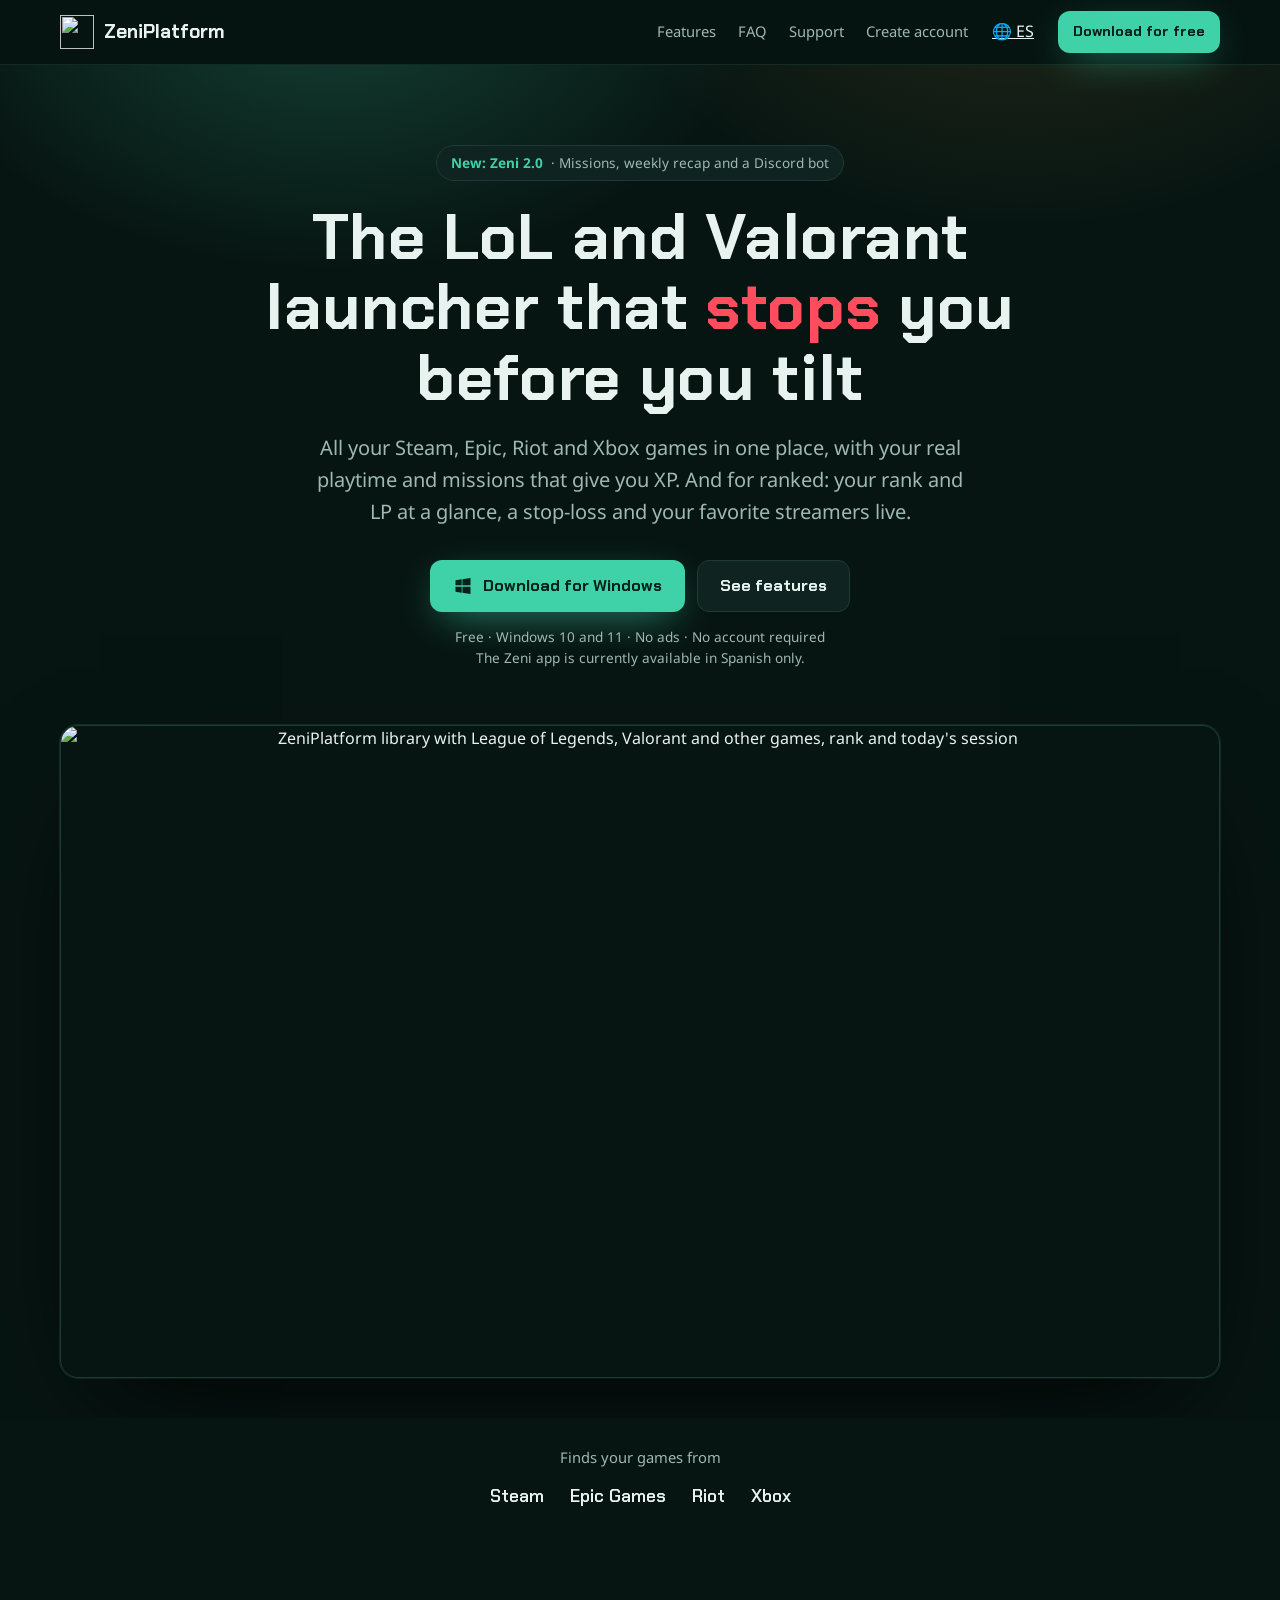
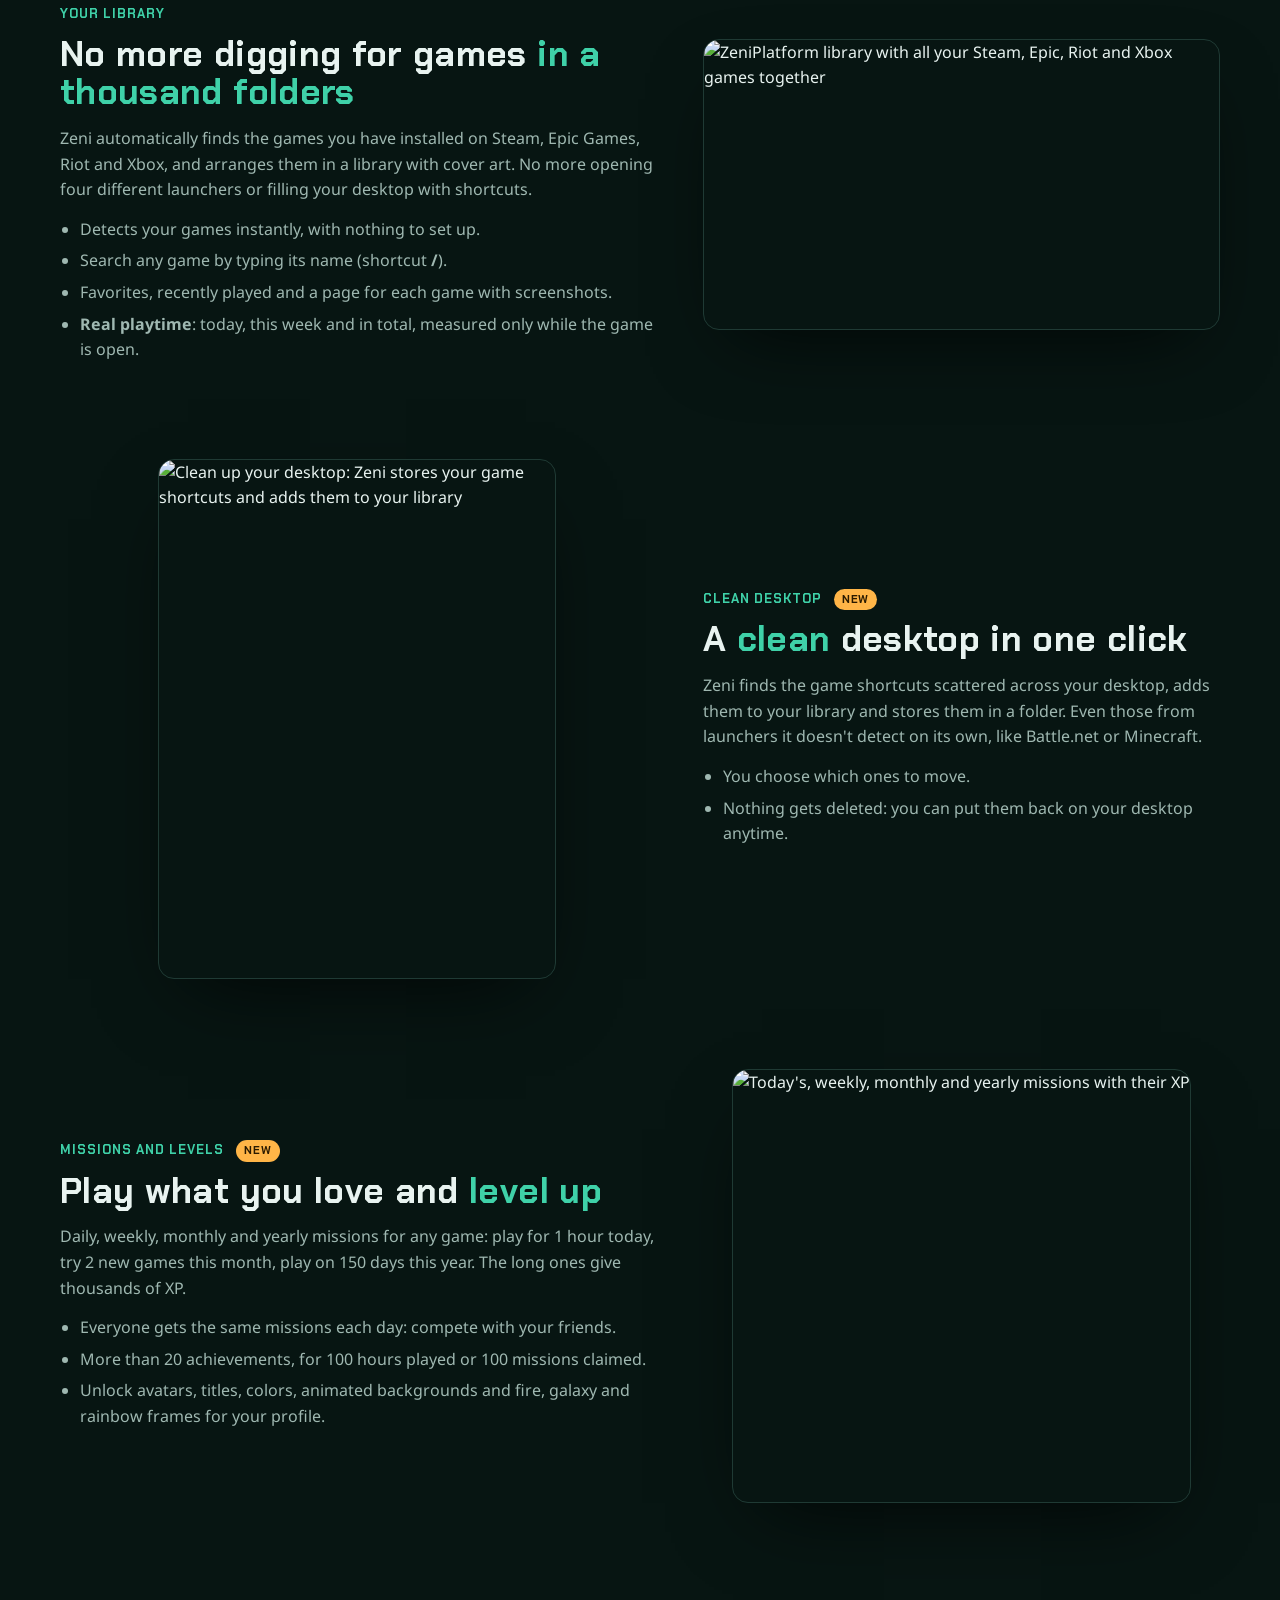
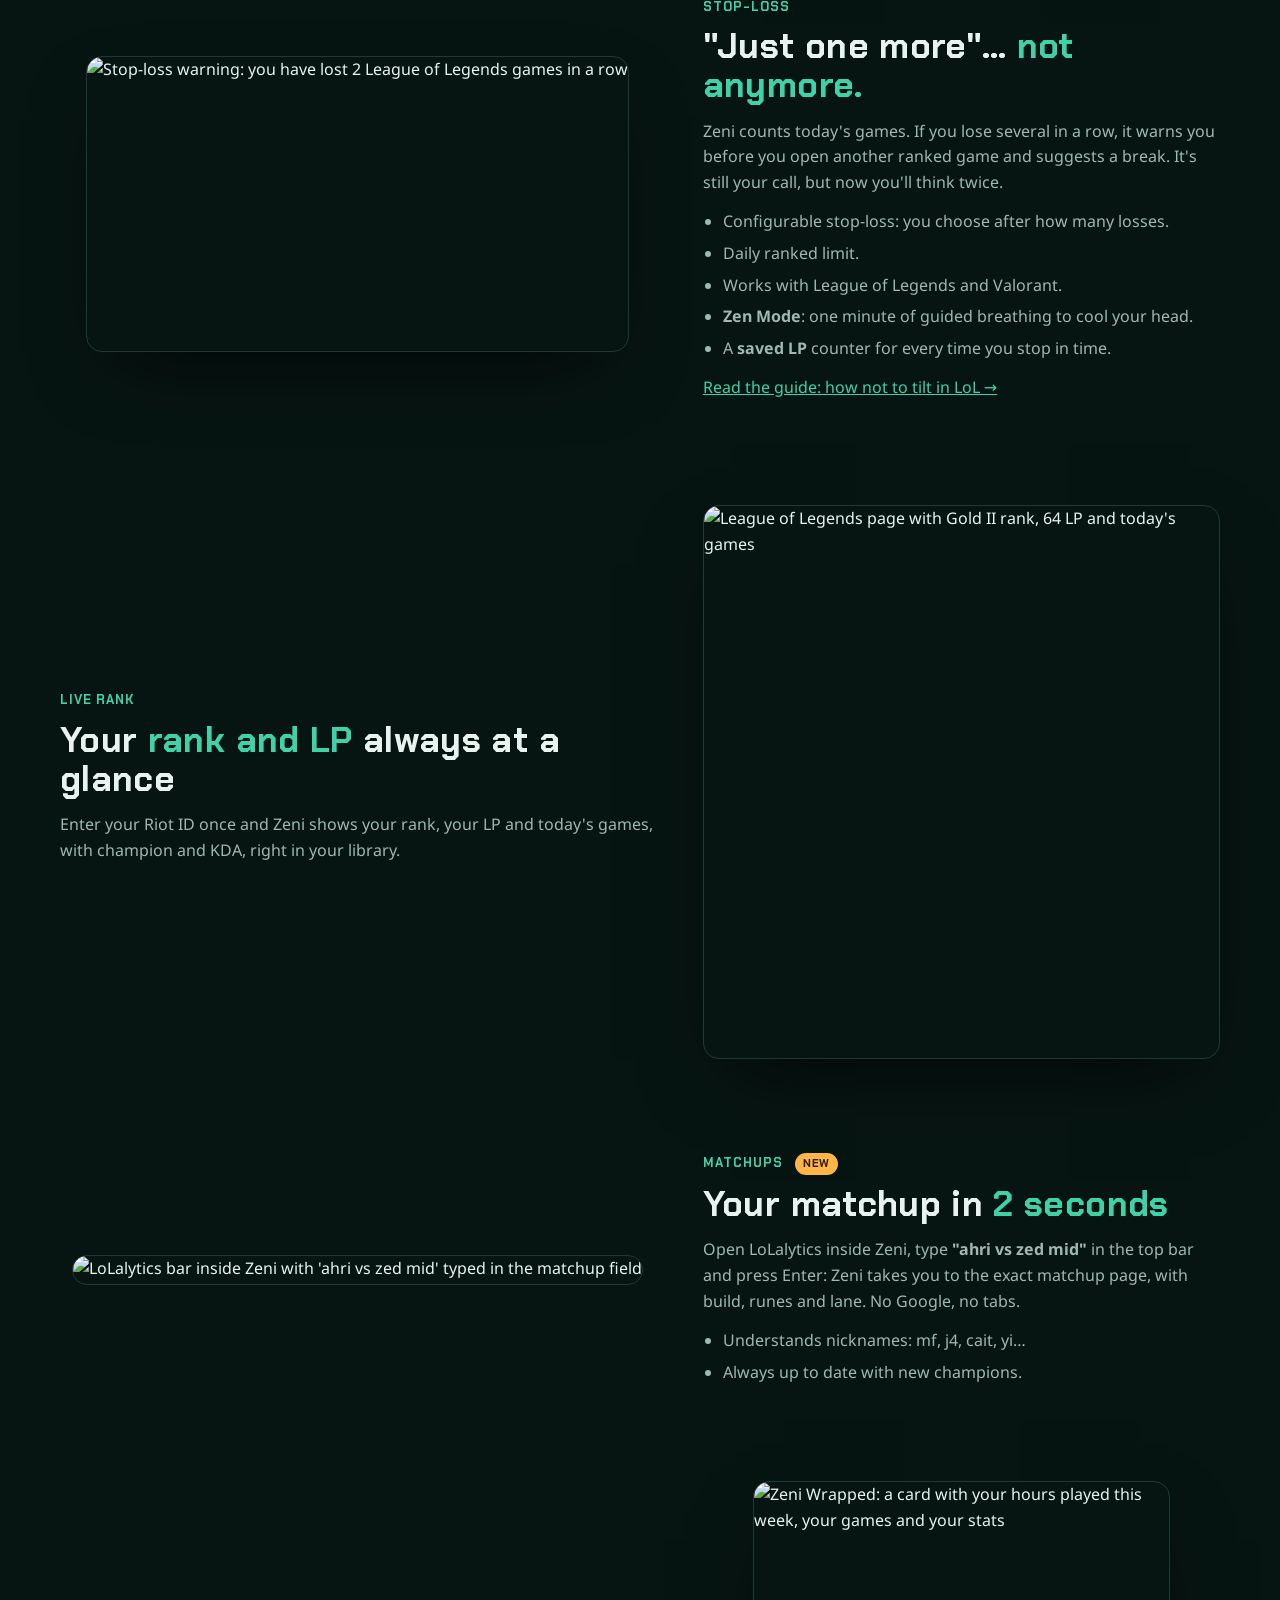
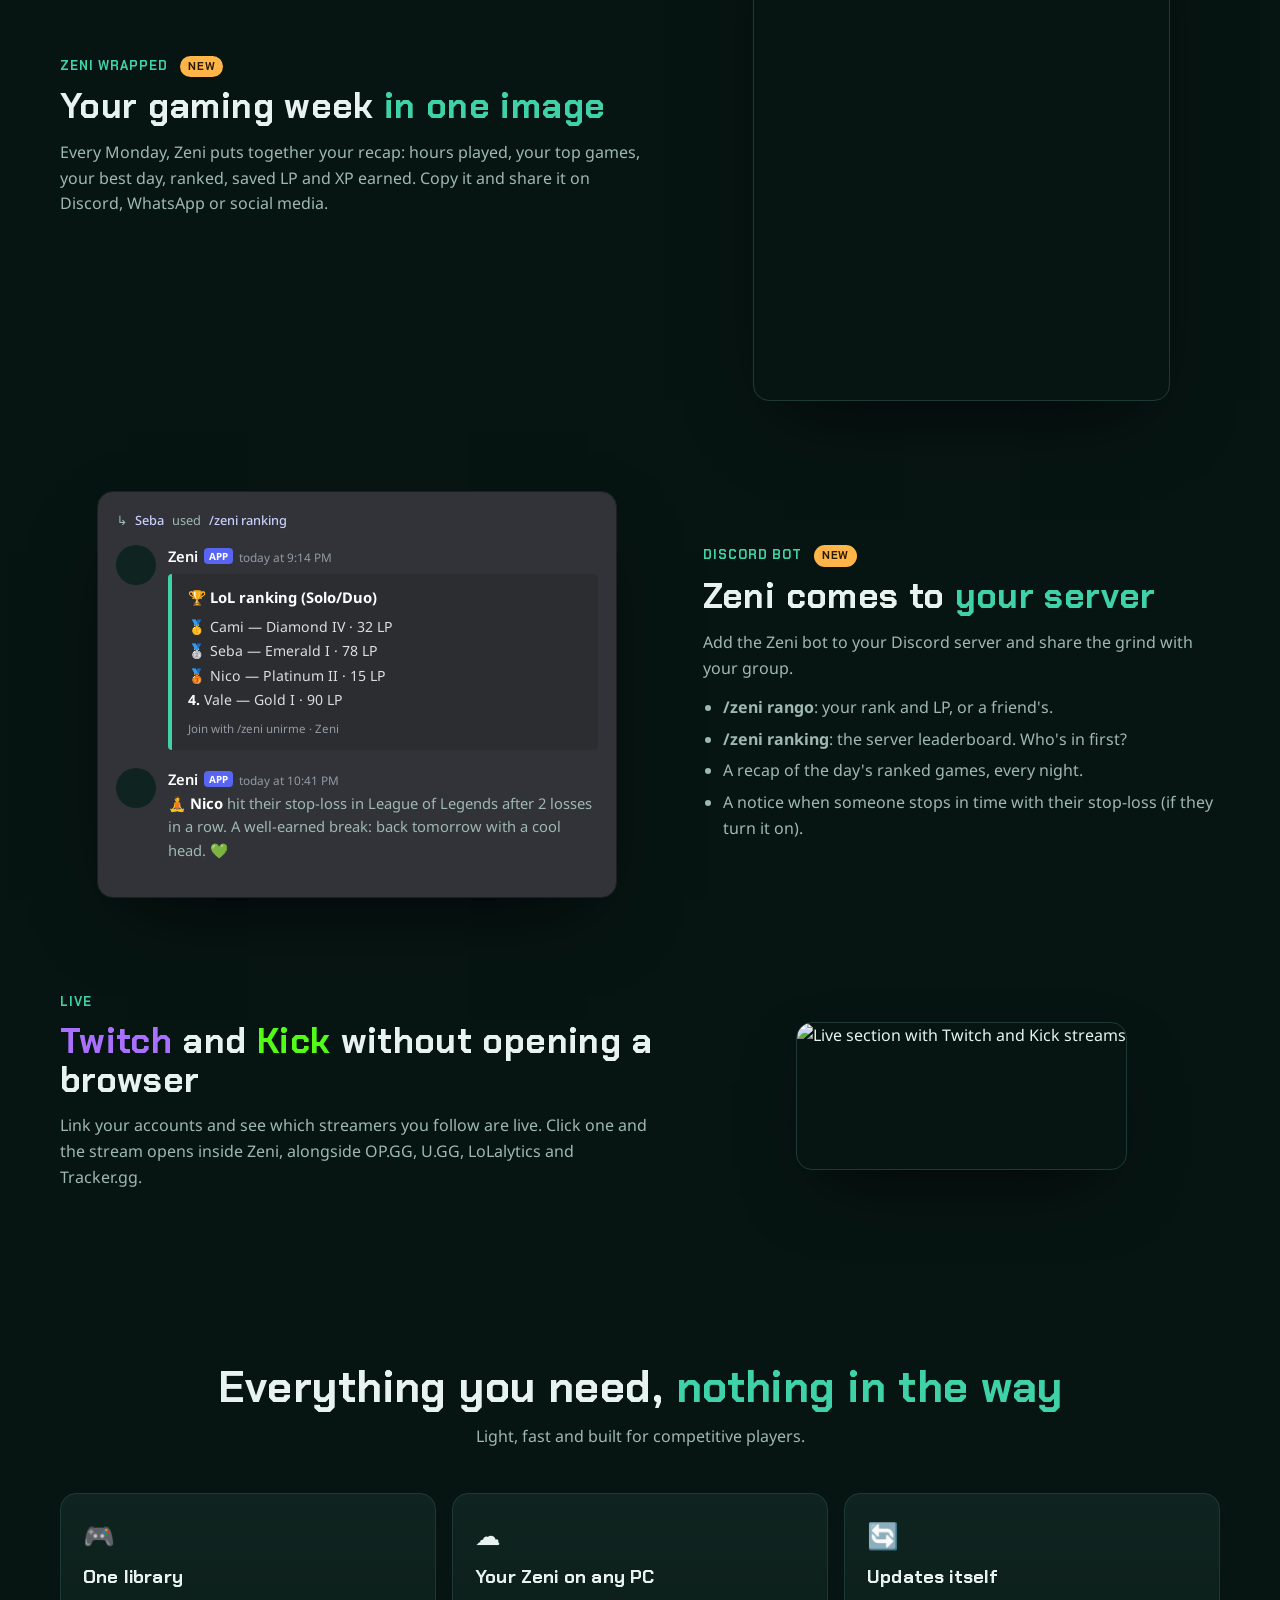
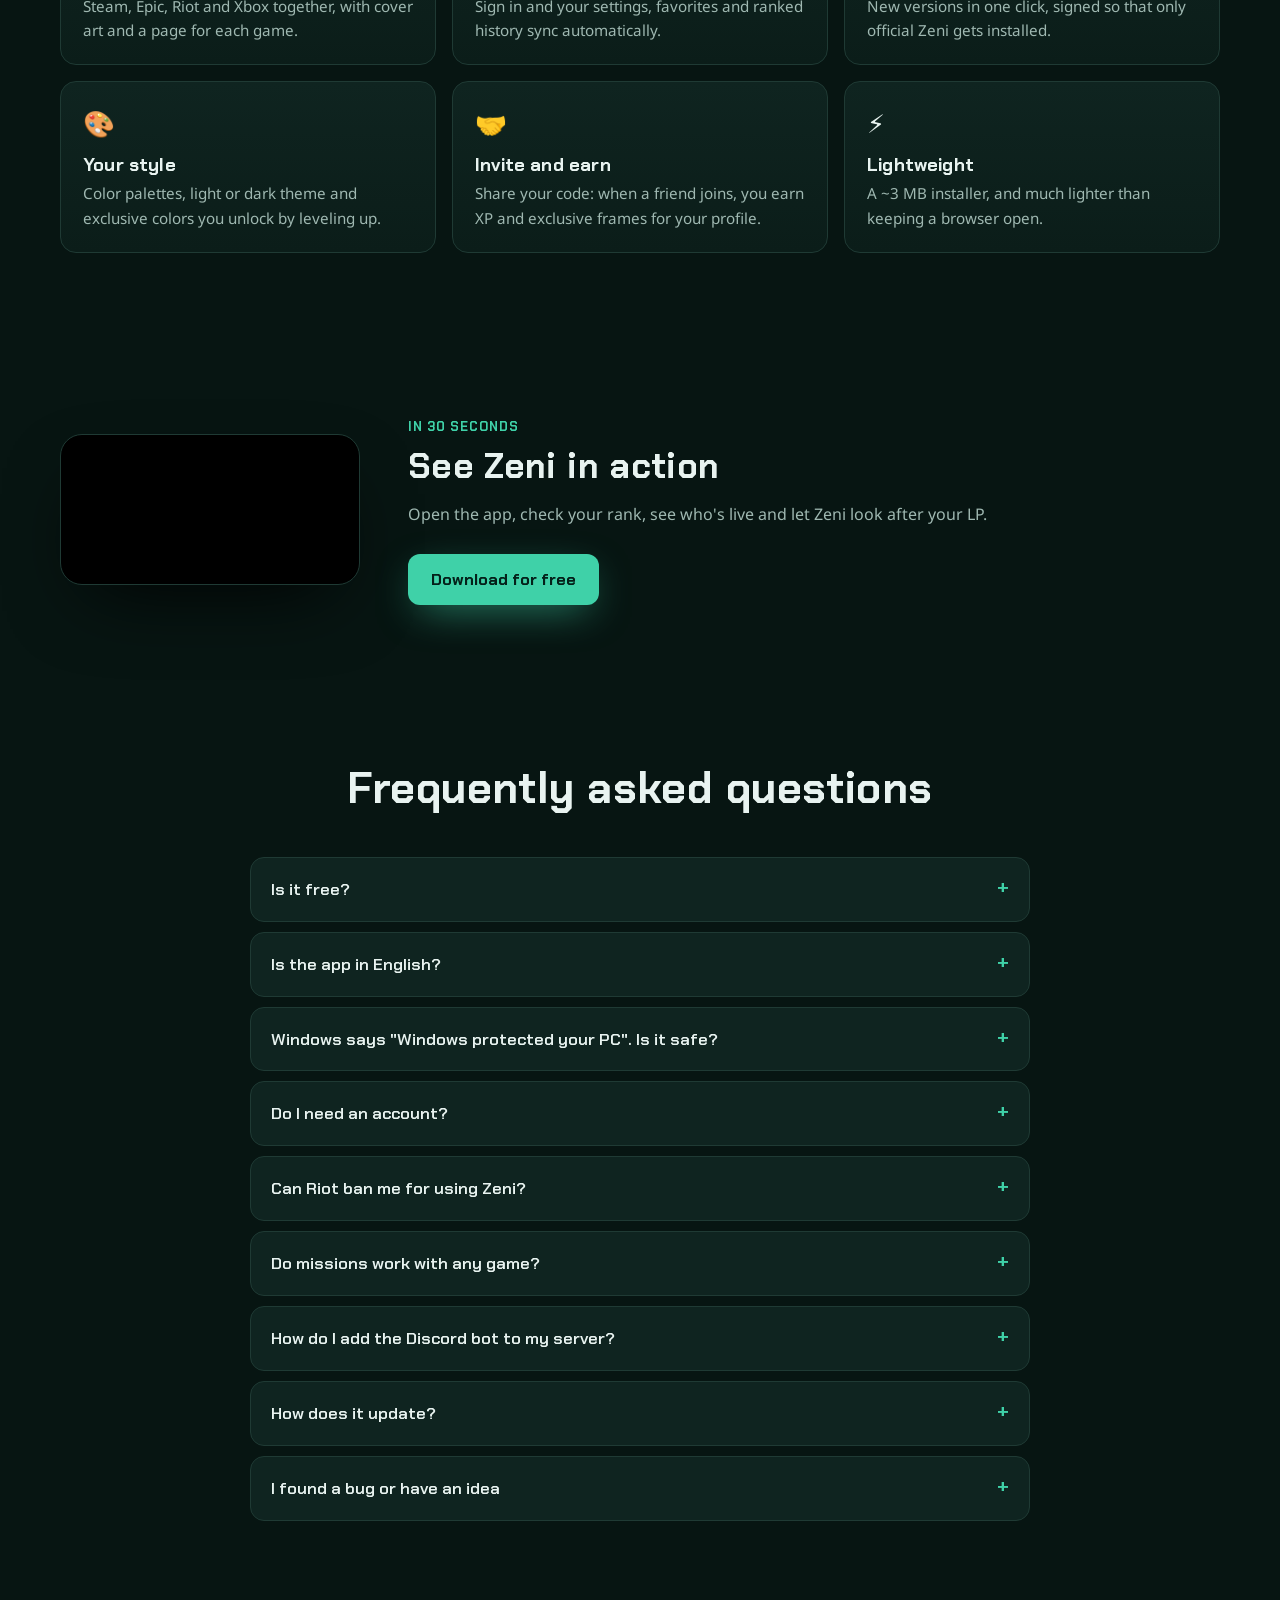
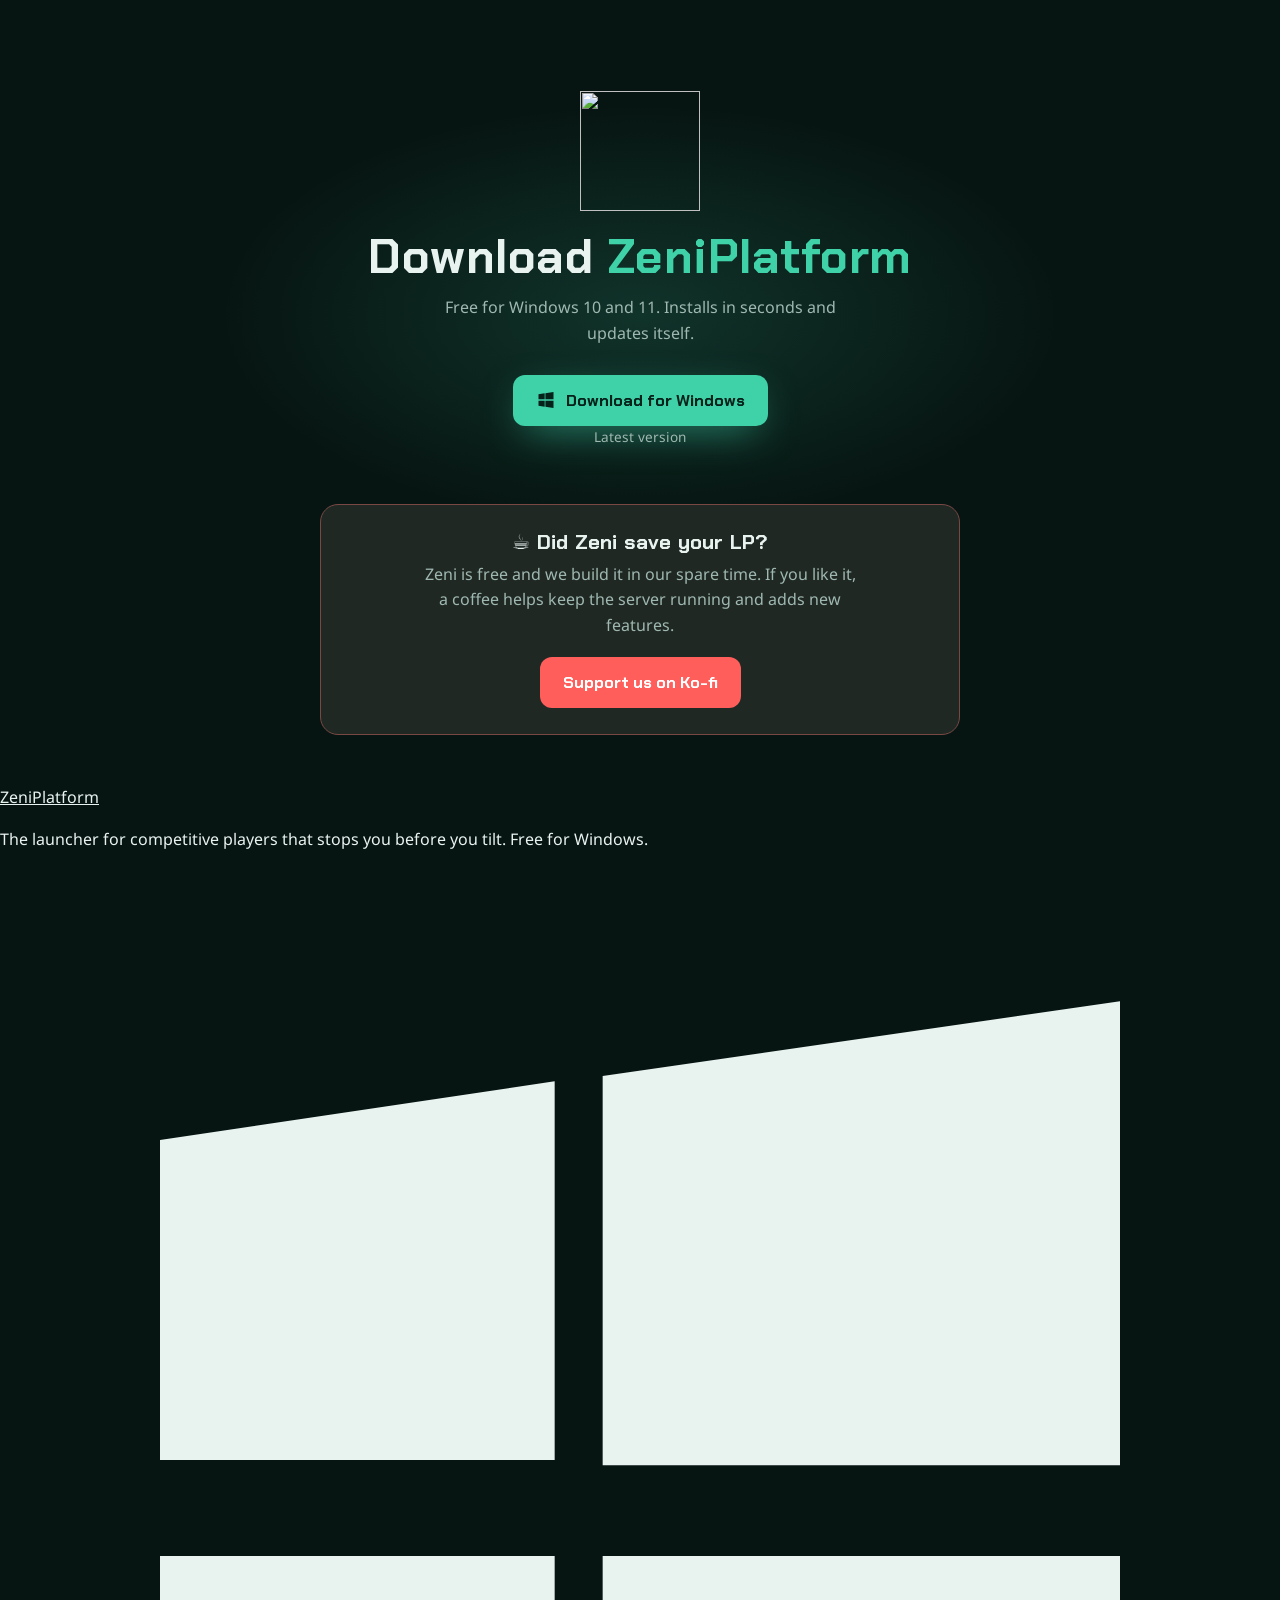
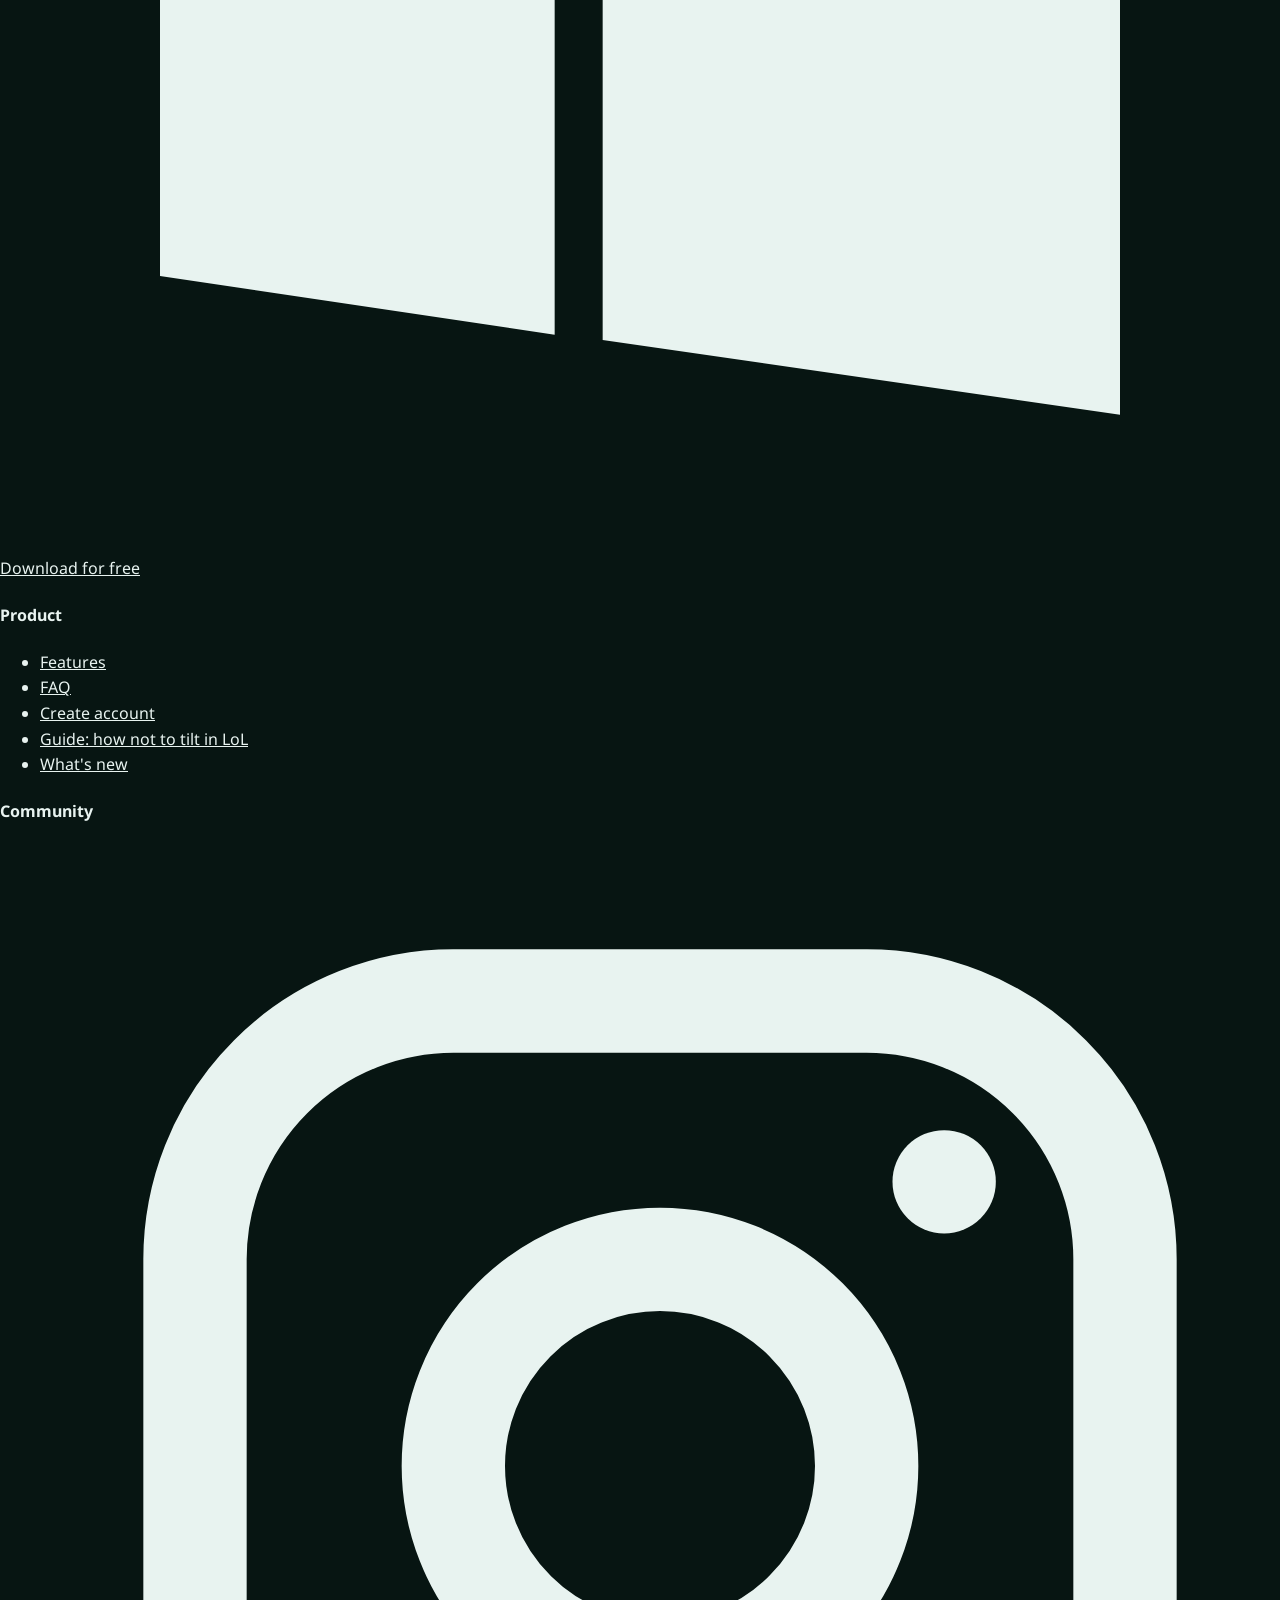
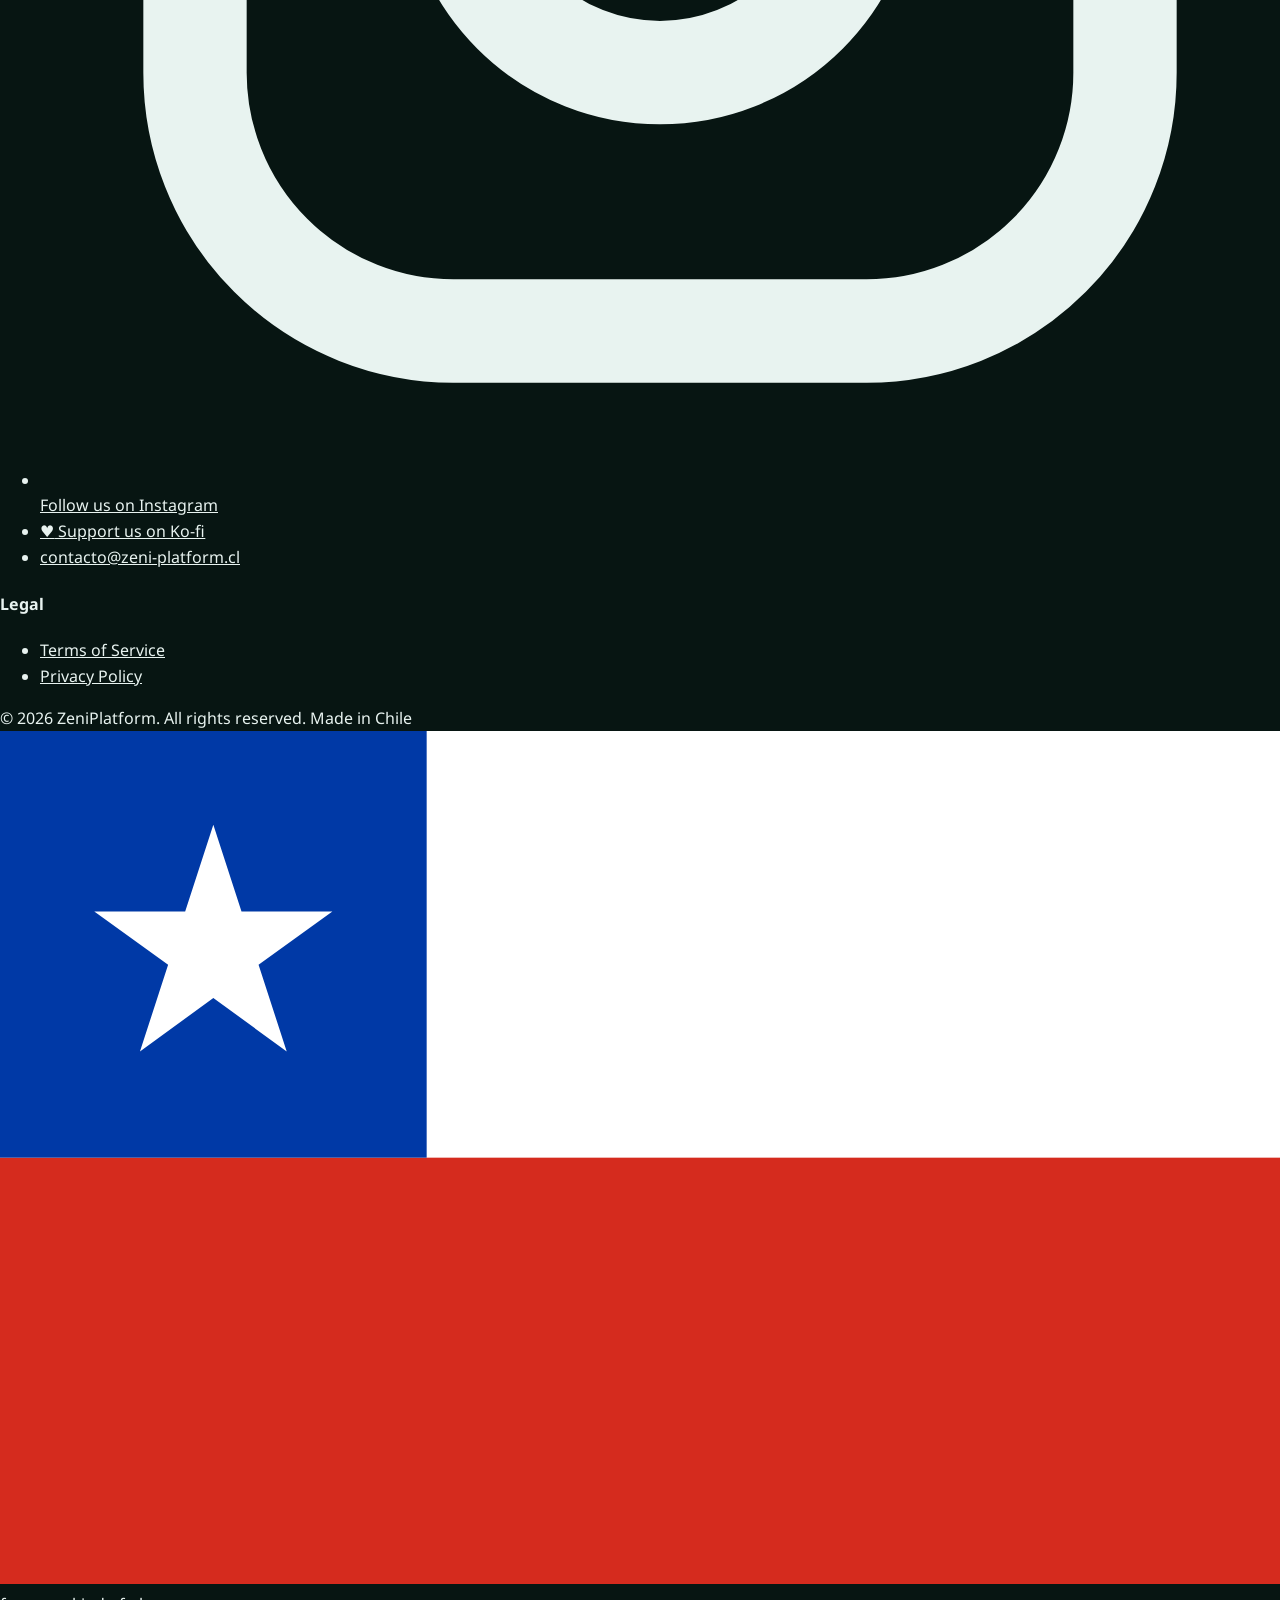
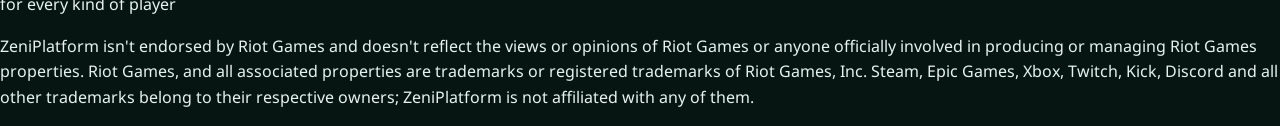
==== public/en/index.html @ 7a1698fd "Add English version of the website with a language switch Generate /en/ pages from the Spanish ones " ====
<!doctype html>
<html lang="en">
<head>
  <meta charset="utf-8">
  <meta name="viewport" content="width=device-width, initial-scale=1">
  <title>Free LoL and Valorant launcher with stop-loss | ZeniPlatform</title>
  <meta name="description" content="Free launcher for Windows: all your Steam, Epic, Riot and Xbox games in one library, real playtime, missions with XP and a weekly recap. For ranked: LoL rank and LP, a stop-loss against tilt and a Discord bot.">
  <meta name="theme-color" content="#071512">
  <link rel="icon" href="/favicon.svg" type="image/svg+xml">
  <link rel="icon" href="/favicon-48.png" type="image/png" sizes="48x48">
  <link rel="apple-touch-icon" href="/apple-touch-icon.png">
  <link rel="canonical" href="https://www.zeni-platform.cl/en/">
  <link rel="alternate" hreflang="es" href="https://www.zeni-platform.cl/">
  <link rel="alternate" hreflang="en" href="https://www.zeni-platform.cl/en/">
  <link rel="alternate" hreflang="x-default" href="https://www.zeni-platform.cl/">
  <meta property="og:url" content="https://www.zeni-platform.cl/en/">
  <meta property="og:type" content="website">
  <meta property="og:site_name" content="ZeniPlatform">
  <meta property="og:locale" content="en_US">
  <meta property="og:title" content="ZeniPlatform · The launcher that stops you before you tilt">
  <meta property="og:description" content="Free for Windows. Your game library with playtime, missions and a weekly recap. Live rank and LP, stop-loss and a Discord bot.">
  <meta property="og:image" content="https://www.zeni-platform.cl/img/og.png">
  <meta name="twitter:card" content="summary_large_image">
  <meta name="twitter:title" content="ZeniPlatform · The launcher that stops you before you tilt">
  <meta name="twitter:description" content="Free for Windows. Your game library with playtime, missions and a weekly recap. Live rank and LP, stop-loss and a Discord bot.">
  <meta name="twitter:image" content="https://www.zeni-platform.cl/img/og.png">
  <script type="application/ld+json">[{"@context":"https://schema.org","@type":"SoftwareApplication","name":"ZeniPlatform","alternateName":"Zeni","description":"Free game launcher for Windows that brings together your Steam, Epic, Riot and Xbox games, tracks your playtime, gives you daily, weekly, monthly and yearly missions with XP, and creates a weekly recap to share. For ranked: League of Legends rank and LP, stop-loss, Zen Mode, LoLalytics matchups and a Discord bot.","applicationCategory":"GameApplication","operatingSystem":"Windows 10, Windows 11","url":"https://www.zeni-platform.cl/en/","downloadUrl":"https://github.com/ZeniPlatform/Zeni-releases/releases/latest/download/ZeniPlatform-setup.exe","image":"https://www.zeni-platform.cl/img/og.png","screenshot":["https://www.zeni-platform.cl/img/s1-library.webp","https://www.zeni-platform.cl/img/s6-missions.webp","https://www.zeni-platform.cl/img/s7-wrapped.webp","https://www.zeni-platform.cl/img/s3-guard.webp","https://www.zeni-platform.cl/img/s5-live.webp"],"inLanguage":"en","offers":{"@type":"Offer","price":"0","priceCurrency":"USD"},"publisher":{"@type":"Organization","name":"ZeniPlatform","url":"https://www.zeni-platform.cl/en/","logo":"https://www.zeni-platform.cl/img/icon-192.png","sameAs":["https://www.instagram.com/zeni_platform/"]}},{"@context":"https://schema.org","@type":"FAQPage","inLanguage":"en","mainEntity":[{"@type":"Question","name":"Is it free?","acceptedAnswer":{"@type":"Answer","text":"Yes, and it always will be for players. No ads, and we don't sell your data."}},{"@type":"Question","name":"Is the app in English?","acceptedAnswer":{"@type":"Answer","text":"Not yet: the Zeni app is currently available in Spanish only. This website is available in both languages."}},{"@type":"Question","name":"Windows says \"Windows protected your PC\". Is it safe?","acceptedAnswer":{"@type":"Answer","text":"Yes. It appears because Zeni is a new app and doesn't have a Windows signing certificate yet (they are very expensive for an independent project). Click More info → Run anyway. Updates are signed: Zeni only installs official versions."}},{"@type":"Question","name":"Do I need an account?","acceptedAnswer":{"@type":"Answer","text":"No. The library, the stop-loss and the ranked limit work without one. A Zeni account is optional and lets you see your LoL rank, sync across PCs, link Twitch, Kick and Discord, and earn XP with missions and achievements."}},{"@type":"Question","name":"Can Riot ban me for using Zeni?","acceptedAnswer":{"@type":"Answer","text":"No. Zeni doesn't touch game files or interfere with your matches: it only opens the game and checks your rank with Riot's official API, just like OP.GG."}},{"@type":"Question","name":"Do missions work with any game?","acceptedAnswer":{"@type":"Answer","text":"Yes. Missions use what Zeni measures in any game in your library: playtime, days played, different games and new games. If you play LoL or Valorant ranked, ranked missions show up too. To claim the XP you need a free Zeni account."}},{"@type":"Question","name":"How do I add the Discord bot to my server?","acceptedAnswer":{"@type":"Answer","text":"In Zeni, open Settings (Ajustes) and, in the Discord section, click Add the bot to a server (Agregar el bot a un servidor). Then each person types /zeni unirme (with their Discord linked in Zeni) and the server admins choose the recap channel with /zeni canal."}},{"@type":"Question","name":"How does it update?","acceptedAnswer":{"@type":"Answer","text":"By itself. When a new version comes out, Zeni lets you know and installs it in one click, without losing your data."}},{"@type":"Question","name":"I found a bug or have an idea","acceptedAnswer":{"@type":"Answer","text":"Tell us! Inside Zeni, in the sidebar, click Send feedback (Enviar comentarios). We read every message."}}]}]</script>
  <link rel="preconnect" href="https://fonts.googleapis.com">
  <link rel="preconnect" href="https://fonts.gstatic.com" crossorigin>
  <link href="https://fonts.googleapis.com/css2?family=Chakra+Petch:wght@600;700&family=Noto+Sans:wght@400;500;600&display=swap" rel="stylesheet">
  <link rel="stylesheet" href="/footer.css">
  <style>
    :root {
      --bg: #071512; --bg-2: #0b1d19; --panel: #0f2420; --line: #1f3a34;
      --ink: #e8f3f0; --ink-dim: #9fb8b1; --jade: #3fd1a8; --jade-ink: #04211a;
      --amber: #ffb547; --red: #ff4d5e; --twitch: #a970ff; --kick: #53fc18; --kofi: #ff5e5b;
      --display: "Chakra Petch", "Bahnschrift", system-ui, sans-serif;
      --body: "Noto Sans", "Segoe UI", system-ui, sans-serif;
      --max: 1160px;
    }
    * { box-sizing: border-box; }
    html { scroll-behavior: smooth; }
    body { margin: 0; background: var(--bg); color: var(--ink); font-family: var(--body); line-height: 1.6; -webkit-font-smoothing: antialiased; }
    img, video { max-width: 100%; height: auto; display: block; }
    a { color: inherit; }
    .wrap { width: min(var(--max), 100% - 32px); margin-inline: auto; }
    h1, h2, h3 { font-family: var(--display); line-height: 1.1; margin: 0; letter-spacing: .01em; }
    em { font-style: normal; color: var(--jade); }

    /* Barra superior */
    .nav { position: sticky; top: 0; z-index: 10; background: color-mix(in srgb, var(--bg) 82%, transparent); backdrop-filter: blur(12px); border-bottom: 1px solid color-mix(in srgb, var(--line) 60%, transparent); }
    .nav .wrap { display: flex; align-items: center; gap: 24px; height: 64px; }
    .brand { display: flex; align-items: center; gap: 10px; font-family: var(--display); font-weight: 700; font-size: 1.2rem; text-decoration: none; }
    .brand img { width: 34px; height: 34px; }
    .nav-links { display: flex; gap: 22px; margin-left: auto; font-size: .92rem; }
    .nav-links a { text-decoration: none; color: var(--ink-dim); }
    .nav-links a:hover { color: var(--ink); }
    .btn { display: inline-flex; align-items: center; justify-content: center; gap: 10px; padding: 12px 22px; border-radius: 12px; font-family: var(--display); font-weight: 700; font-size: 1rem; text-decoration: none; border: 1px solid transparent; transition: transform .15s ease, filter .15s ease, border-color .15s ease; }
    .btn:hover { transform: translateY(-2px); }
    .btn-main { background: var(--jade); color: var(--jade-ink); box-shadow: 0 12px 40px -12px color-mix(in srgb, var(--jade) 70%, transparent); }
    .btn-main:hover { filter: brightness(1.08); }
    .btn-ghost { border-color: var(--line); color: var(--ink); background: var(--panel); }
    .btn-ghost:hover { border-color: var(--ink-dim); }
    .btn-sm { padding: 8px 14px; font-size: .9rem; }
    .btn svg { width: 20px; height: 20px; flex: none; }

    /* Portada */
    .hero { position: relative; overflow: hidden; padding: 80px 0 40px; text-align: center; }
    .hero::before { content: ""; position: absolute; inset: -20% -10% auto; height: 700px; background: radial-gradient(600px 380px at 30% 30%, rgba(63, 209, 168, .22), transparent 70%), radial-gradient(600px 420px at 75% 20%, rgba(255, 181, 71, .12), transparent 70%); pointer-events: none; }
    .hero > .wrap { position: relative; }
    .pill { display: inline-flex; align-items: center; gap: 8px; padding: 6px 14px; border-radius: 999px; border: 1px solid var(--line); background: var(--panel); color: var(--ink-dim); font-size: .85rem; margin-bottom: 22px; }
    .pill b { color: var(--jade); }
    .hero h1 { font-size: clamp(2.2rem, 5.4vw, 4rem); max-width: 20ch; margin: 0 auto 18px; }
    .hero h1 .r { color: var(--red); }
    .hero p.lead { font-size: clamp(1.05rem, 2vw, 1.25rem); color: var(--ink-dim); max-width: 60ch; margin: 0 auto 32px; }
    .cta-row { display: flex; gap: 12px; justify-content: center; flex-wrap: wrap; }
    .cta-note { margin-top: 14px; font-size: .85rem; color: var(--ink-dim); }
    .shot { margin: 56px auto 0; border-radius: 18px; overflow: hidden; border: 1px solid var(--line); box-shadow: 0 50px 120px -40px rgba(0, 0, 0, .9), 0 0 0 1px rgba(63, 209, 168, .15); }

    /* Plataformas */
    .stores { padding: 28px 0 10px; text-align: center; color: var(--ink-dim); font-size: .92rem; }
    .stores ul { list-style: none; padding: 0; margin: 12px 0 0; display: flex; gap: 10px 26px; justify-content: center; flex-wrap: wrap; font-family: var(--display); font-weight: 600; font-size: 1.1rem; color: var(--ink); }

    /* Secciones */
    section { padding: 80px 0; }
    .section-head { text-align: center; margin-bottom: 44px; }
    .section-head h2 { font-size: clamp(1.8rem, 4vw, 2.7rem); margin-bottom: 12px; }
    .section-head p { color: var(--ink-dim); max-width: 58ch; margin: 0 auto; }
    .grid { display: grid; grid-template-columns: repeat(3, minmax(0, 1fr)); gap: 16px; }
    @media (max-width: 960px) { .grid { grid-template-columns: repeat(2, minmax(0, 1fr)); } }
    @media (max-width: 600px) { .grid { grid-template-columns: 1fr; } }
    .card { padding: 22px; border-radius: 16px; border: 1px solid var(--line); background: linear-gradient(180deg, var(--panel), var(--bg-2)); }
    .card .ic { font-size: 1.6rem; margin-bottom: 10px; }
    .card h3 { font-size: 1.15rem; margin-bottom: 6px; }
    .card p { margin: 0; color: var(--ink-dim); font-size: .95rem; }

    /* Funciones destacadas (imagen + texto) */
    .feature { display: grid; grid-template-columns: 1.15fr 1fr; gap: 48px; align-items: center; }
    .feature + .feature { margin-top: 90px; }
    .feature.flip > :first-child { order: 2; }
    .feature img { margin-inline: auto; max-height: 560px; width: auto; border-radius: 16px; border: 1px solid var(--line); box-shadow: 0 30px 80px -30px rgba(0, 0, 0, .8); }
    .feature h3 { font-size: clamp(1.6rem, 3vw, 2.2rem); margin-bottom: 14px; }
    .feature p { color: var(--ink-dim); margin: 0 0 14px; }
    .feature ul { margin: 0; padding-left: 20px; color: var(--ink-dim); }
    .feature li { margin: 6px 0; }
    .tag { display: inline-block; font-family: var(--display); font-weight: 700; font-size: .8rem; letter-spacing: .08em; text-transform: uppercase; color: var(--jade); margin-bottom: 10px; }
    .t { color: var(--twitch); } .k { color: var(--kick); }

    .new { display: inline-block; margin-left: 8px; padding: 2px 8px; border-radius: 999px; background: var(--amber); color: #2a1a00; font-size: .7rem; letter-spacing: .06em; vertical-align: middle; }
    .feature img.tall { max-height: 520px; }

    /* Mensaje de Discord de ejemplo (bot /zeni) */
    .dc { max-width: 520px; margin-inline: auto; padding: 18px 18px 20px; border-radius: 16px; background: #313338; border: 1px solid #1e1f22; box-shadow: 0 30px 80px -30px rgba(0, 0, 0, .8); font-size: .92rem; color: #dbdee1; }
    .dc-cmd { display: flex; align-items: center; gap: 8px; margin: 0 0 12px 52px; font-size: .8rem; color: #949ba4; }
    .dc-cmd b { color: #c9cdfb; font-weight: 500; }
    .dc-msg { display: grid; grid-template-columns: 40px 1fr; gap: 12px; }
    .dc-msg + .dc-msg { margin-top: 18px; }
    .dc-av { width: 40px; height: 40px; border-radius: 50%; background: #0f2420 url(/img/logo.svg?v=2) center / 70% no-repeat; }
    .dc-name { font-weight: 600; color: #fff; }
    .dc-bot { margin-left: 6px; padding: 1px 5px; border-radius: 4px; background: #5865f2; color: #fff; font-size: .62rem; font-weight: 700; vertical-align: 2px; }
    .dc-time { margin-left: 6px; font-size: .74rem; color: #949ba4; }
    .dc-embed { margin-top: 6px; padding: 12px 16px; border-radius: 4px; border-left: 4px solid var(--jade); background: #2b2d31; }
    .dc-embed b { display: block; margin-bottom: 6px; color: #fff; }
    .dc-embed p { margin: 2px 0; color: #dbdee1; font-size: .88rem; }
    .dc-embed small { display: block; margin-top: 8px; color: #949ba4; font-size: .72rem; }
    .dc-text { margin: 2px 0 0; }

    /* Video */
    .video { display: grid; grid-template-columns: auto 1fr; gap: 48px; align-items: center; }
    .video video { width: 300px; border-radius: 22px; border: 1px solid var(--line); box-shadow: 0 30px 80px -30px #000; background: #000; }

    /* Preguntas */
    .faq { max-width: 780px; margin: 0 auto; display: grid; gap: 10px; }
    .faq details { border: 1px solid var(--line); border-radius: 14px; background: var(--panel); padding: 4px 20px; }
    .faq summary { cursor: pointer; font-family: var(--display); font-weight: 600; font-size: 1.05rem; padding: 14px 0; list-style: none; display: flex; justify-content: space-between; gap: 12px; }
    .faq summary::-webkit-details-marker { display: none; }
    .faq summary::after { content: "+"; color: var(--jade); font-size: 1.3rem; line-height: 1; }
    .faq details[open] summary::after { content: "−"; }
    .faq details p { margin: 0 0 16px; color: var(--ink-dim); }

    /* Descarga y apoyo */
    .final { text-align: center; padding: 90px 0 50px; position: relative; overflow: hidden; }
    .final::before { content: ""; position: absolute; inset: 0; background: radial-gradient(600px 300px at 50% 40%, rgba(63, 209, 168, .16), transparent 70%); pointer-events: none; }
    .final > .wrap { position: relative; }
    .final img.logo { width: 120px; height: 120px; margin: 0 auto 20px; }
    .final h2 { font-size: clamp(2rem, 5vw, 3rem); margin-bottom: 12px; }
    .final p { color: var(--ink-dim); margin: 0 auto 28px; max-width: 50ch; }
    .kofi { margin: 56px auto 0; max-width: 640px; padding: 26px; border-radius: 18px; border: 1px solid color-mix(in srgb, var(--kofi) 40%, var(--line)); background: color-mix(in srgb, var(--kofi) 7%, var(--panel)); }
    .kofi h3 { font-size: 1.3rem; margin-bottom: 8px; }
    .kofi p { margin: 0 auto 18px; max-width: 48ch; }
    .btn-kofi { background: var(--kofi); color: #fff; }


    /* Aparición al hacer scroll */
    .reveal { opacity: 0; transform: translateY(24px); transition: opacity .7s ease, transform .7s cubic-bezier(.22, 1, .36, 1); }
    .reveal.in { opacity: 1; transform: none; }
    @media (prefers-reduced-motion: reduce) { .reveal { opacity: 1; transform: none; transition: none; } html { scroll-behavior: auto; } .btn:hover { transform: none; } }

    @media (max-width: 860px) {
      .nav-links { display: none; }
      .nav .btn { margin-left: auto; }
      .feature, .video { grid-template-columns: 1fr; gap: 28px; }
      .feature.flip > :first-child { order: 0; }
      .video video { width: min(300px, 100%); margin: 0 auto; }
      section { padding: 60px 0; }
      .hero { padding-top: 56px; }
    }
  </style>
</head>
<body>
  <header class="nav">
    <div class="wrap">
      <a class="brand" href="/en/"><img src="/img/logo.svg?v=2" alt="">ZeniPlatform</a>
      <nav class="nav-links" aria-label="Sections">
        <a href="#funciones">Features</a>
        <a href="#preguntas">FAQ</a>
        <a href="#apoyar">Support</a>
        <a href="/en/signup">Create account</a>
      </nav>
      <a class="lang-switch" href="/" hreflang="es" lang="es" aria-label="Cambiar a español" title="Cambiar a español"><span aria-hidden="true">🌐</span> ES</a>
      <a class="btn btn-main btn-sm" href="#descargar">Download for free</a>
    </div>
  </header>

  <main>
    <section class="hero">
      <div class="wrap">
        <span class="pill"><b>New: Zeni 2.0</b> · Missions, weekly recap and a Discord bot</span>
        <h1>The LoL and Valorant launcher that <span class="r">stops</span> you before you tilt</h1>
        <p class="lead">All your Steam, Epic, Riot and Xbox games in one place, with your real playtime and missions that give you XP. And for ranked: your rank and LP at a glance, a stop-loss and your favorite streamers live.</p>
        <div class="cta-row">
          <a class="btn btn-main" data-download href="#descargar">
            <svg viewBox="0 0 24 24" fill="currentColor" aria-hidden="true"><path d="M3 5.1 10.4 4v7.1H3zm0 13.8L10.4 20v-7.1H3zm8.3 1.2L21 21.5v-8.6h-9.7zm0-16.2v7.3H21V2.5z"/></svg>
            Download for Windows
          </a>
          <a class="btn btn-ghost" href="#funciones">See features</a>
        </div>
        <p class="cta-note">Free · Windows 10 and 11 · No ads · No account required<br>The Zeni app is currently available in Spanish only.</p>
        <img class="shot reveal" src="/img/s1-library.webp" width="1600" height="900" fetchpriority="high" alt="ZeniPlatform library with League of Legends, Valorant and other games, rank and today's session">
      </div>
    </section>

    <div class="stores">
      <div class="wrap">
        Finds your games from
        <ul><li>Steam</li><li>Epic Games</li><li>Riot</li><li>Xbox</li></ul>
      </div>
    </div>

    <section id="funciones">
      <div class="wrap">
        <div class="feature flip reveal">
          <img src="/img/s1-library.webp" width="1600" height="900" loading="lazy" alt="ZeniPlatform library with all your Steam, Epic, Riot and Xbox games together">
          <div>
            <span class="tag">Your library</span>
            <h3>No more digging for games <em>in a thousand folders</em></h3>
            <p>Zeni automatically finds the games you have installed on Steam, Epic Games, Riot and Xbox, and arranges them in a library with cover art. No more opening four different launchers or filling your desktop with shortcuts.</p>
            <ul>
              <li>Detects your games instantly, with nothing to set up.</li>
              <li>Search any game by typing its name (shortcut <b>/</b>).</li>
              <li>Favorites, recently played and a page for each game with screenshots.</li>
              <li><b>Real playtime</b>: today, this week and in total, measured only while the game is open.</li>
            </ul>
          </div>
        </div>

        <div class="feature reveal">
          <img class="tall" src="/img/s9-tidy.webp" width="460" height="602" loading="lazy" alt="Clean up your desktop: Zeni stores your game shortcuts and adds them to your library">
          <div>
            <span class="tag">Clean desktop <span class="new">New</span></span>
            <h3>A <em>clean</em> desktop in one click</h3>
            <p>Zeni finds the game shortcuts scattered across your desktop, adds them to your library and stores them in a folder. Even those from launchers it doesn't detect on its own, like Battle.net or Minecraft.</p>
            <ul>
              <li>You choose which ones to move.</li>
              <li>Nothing gets deleted: you can put them back on your desktop anytime.</li>
            </ul>
          </div>
        </div>

        <div class="feature flip reveal">
          <img class="tall" src="/img/s6-missions.webp" width="880" height="832" loading="lazy" alt="Today's, weekly, monthly and yearly missions with their XP">
          <div>
            <span class="tag">Missions and levels <span class="new">New</span></span>
            <h3>Play what you love and <em>level up</em></h3>
            <p>Daily, weekly, monthly and yearly missions for any game: play for 1 hour today, try 2 new games this month, play on 150 days this year. The long ones give thousands of XP.</p>
            <ul>
              <li>Everyone gets the same missions each day: compete with your friends.</li>
              <li>More than 20 achievements, for 100 hours played or 100 missions claimed.</li>
              <li>Unlock avatars, titles, colors, animated backgrounds and fire, galaxy and rainbow frames for your profile.</li>
            </ul>
          </div>
        </div>

        <div class="feature reveal">
          <img src="/img/s3-guard.webp" width="1180" height="640" loading="lazy" alt="Stop-loss warning: you have lost 2 League of Legends games in a row">
          <div>
            <span class="tag">Stop-loss</span>
            <h3>"Just one more"… <em>not anymore.</em></h3>
            <p>Zeni counts today's games. If you lose several in a row, it warns you before you open another ranked game and suggests a break. It's still your call, but now you'll think twice.</p>
            <ul>
              <li>Configurable stop-loss: you choose after how many losses.</li>
              <li>Daily ranked limit.</li>
              <li>Works with League of Legends and Valorant.</li>
              <li><b>Zen Mode</b>: one minute of guided breathing to cool your head.</li>
              <li>A <b>saved LP</b> counter for every time you stop in time.</li>
            </ul>
            <p style="margin-top: 14px;"><a href="/en/guides/how-not-to-tilt-in-lol" style="color: var(--jade);">Read the guide: how not to tilt in LoL →</a></p>
          </div>
        </div>

        <div class="feature flip reveal">
          <img src="/img/s2-drawer.webp" width="900" height="964" loading="lazy" alt="League of Legends page with Gold II rank, 64 LP and today's games">
          <div>
            <span class="tag">Live rank</span>
            <h3>Your <em>rank and LP</em> always at a glance</h3>
            <p>Enter your Riot ID once and Zeni shows your rank, your LP and today's games, with champion and KDA, right in your library.</p>
          </div>
        </div>

        <div class="feature reveal">
          <img src="/img/s8-matchup.webp" width="2150" height="108" loading="lazy" style="border-radius: 999px;" alt="LoLalytics bar inside Zeni with 'ahri vs zed mid' typed in the matchup field">
          <div>
            <span class="tag">Matchups <span class="new">New</span></span>
            <h3>Your matchup in <em>2 seconds</em></h3>
            <p>Open LoLalytics inside Zeni, type <b>"ahri vs zed mid"</b> in the top bar and press Enter: Zeni takes you to the exact matchup page, with build, runes and lane. No Google, no tabs.</p>
            <ul>
              <li>Understands nicknames: mf, j4, cait, yi…</li>
              <li>Always up to date with new champions.</li>
            </ul>
          </div>
        </div>

        <div class="feature flip reveal">
          <img class="tall" src="/img/s7-wrapped.webp" width="720" height="900" loading="lazy" alt="Zeni Wrapped: a card with your hours played this week, your games and your stats">
          <div>
            <span class="tag">Zeni Wrapped <span class="new">New</span></span>
            <h3>Your gaming week <em>in one image</em></h3>
            <p>Every Monday, Zeni puts together your recap: hours played, your top games, your best day, ranked, saved LP and XP earned. Copy it and share it on Discord, WhatsApp or social media.</p>
          </div>
        </div>

        <div class="feature reveal">
          <div class="dc" role="img" aria-label="Example of the Zeni bot on Discord: server ranking and stop-loss notice">
            <p class="dc-cmd">↳ <b>Seba</b> used <b>/zeni ranking</b></p>
            <div class="dc-msg">
              <span class="dc-av"></span>
              <div>
                <span class="dc-name">Zeni</span><span class="dc-bot">APP</span><span class="dc-time">today at 9:14 PM</span>
                <div class="dc-embed">
                  <b>🏆 LoL ranking (Solo/Duo)</b>
                  <p>🥇 Cami — Diamond IV · 32 LP</p>
                  <p>🥈 Seba — Emerald I · 78 LP</p>
                  <p>🥉 Nico — Platinum II · 15 LP</p>
                  <p><b style="display:inline">4.</b> Vale — Gold I · 90 LP</p>
                  <small>Join with /zeni unirme · Zeni</small>
                </div>
              </div>
            </div>
            <div class="dc-msg">
              <span class="dc-av"></span>
              <div>
                <span class="dc-name">Zeni</span><span class="dc-bot">APP</span><span class="dc-time">today at 10:41 PM</span>
                <p class="dc-text">🧘 <b style="color:#fff">Nico</b> hit their stop-loss in League of Legends after 2 losses in a row. A well-earned break: back tomorrow with a cool head. 💚</p>
              </div>
            </div>
          </div>
          <div>
            <span class="tag">Discord bot <span class="new">New</span></span>
            <h3>Zeni comes to <em>your server</em></h3>
            <p>Add the Zeni bot to your Discord server and share the grind with your group.</p>
            <ul>
              <li><b>/zeni rango</b>: your rank and LP, or a friend's.</li>
              <li><b>/zeni ranking</b>: the server leaderboard. Who's in first?</li>
              <li>A recap of the day's ranked games, every night.</li>
              <li>A notice when someone stops in time with their stop-loss (if they turn it on).</li>
            </ul>
          </div>
        </div>

        <div class="feature flip reveal">
          <img src="/img/s5-live.webp" width="1500" height="665" loading="lazy" alt="Live section with Twitch and Kick streams">
          <div>
            <span class="tag">Live</span>
            <h3><span class="t">Twitch</span> and <span class="k">Kick</span> without opening a browser</h3>
            <p>Link your accounts and see which streamers you follow are live. Click one and the stream opens inside Zeni, alongside OP.GG, U.GG, LoLalytics and Tracker.gg.</p>
          </div>
        </div>
      </div>
    </section>

    <section>
      <div class="wrap">
        <div class="section-head reveal">
          <h2>Everything you need, <em>nothing in the way</em></h2>
          <p>Light, fast and built for competitive players.</p>
        </div>
        <div class="grid">
          <div class="card reveal"><div class="ic">🎮</div><h3>One library</h3><p>Steam, Epic, Riot and Xbox together, with cover art and a page for each game.</p></div>
          <div class="card reveal"><div class="ic">☁️</div><h3>Your Zeni on any PC</h3><p>Sign in and your settings, favorites and ranked history sync automatically.</p></div>
          <div class="card reveal"><div class="ic">🔄</div><h3>Updates itself</h3><p>New versions in one click, signed so that only official Zeni gets installed.</p></div>
          <div class="card reveal"><div class="ic">🎨</div><h3>Your style</h3><p>Color palettes, light or dark theme and exclusive colors you unlock by leveling up.</p></div>
          <div class="card reveal"><div class="ic">🤝</div><h3>Invite and earn</h3><p>Share your code: when a friend joins, you earn XP and exclusive frames for your profile.</p></div>
          <div class="card reveal"><div class="ic">⚡</div><h3>Lightweight</h3><p>A ~3 MB installer, and much lighter than keeping a browser open.</p></div>
        </div>
      </div>
    </section>

    <section>
      <div class="wrap video">
        <video class="reveal" src="/img/demo.mp4" poster="/img/demo-poster.webp" autoplay muted loop playsinline preload="metadata" aria-label="ZeniPlatform demo video"></video>
        <div class="reveal">
          <span class="tag">In 30 seconds</span>
          <h3 style="font-size: clamp(1.6rem, 3vw, 2.2rem); margin-bottom: 14px;">See Zeni in action</h3>
          <p style="color: var(--ink-dim);">Open the app, check your rank, see who's live and let Zeni look after your LP.</p>
          <a class="btn btn-main" data-download href="#descargar" style="margin-top: 10px;">Download for free</a>
        </div>
      </div>
    </section>

    <section id="preguntas">
      <div class="wrap">
        <div class="section-head reveal"><h2>Frequently asked questions</h2></div>
        <div class="faq">
          <details class="reveal"><summary>Is it free?</summary><p>Yes, and it always will be for players. No ads, and we don't sell your data.</p></details>
          <details class="reveal"><summary>Is the app in English?</summary><p>Not yet: the Zeni app is currently available in Spanish only. This website is available in both languages.</p></details>
          <details class="reveal"><summary>Windows says "Windows protected your PC". Is it safe?</summary><p>Yes. It appears because Zeni is a new app and doesn't have a Windows signing certificate yet (they are very expensive for an independent project). Click <b>More info → Run anyway</b>. Updates are signed: Zeni only installs official versions.</p></details>
          <details class="reveal"><summary>Do I need an account?</summary><p>No. The library, the stop-loss and the ranked limit work without one. A Zeni account is optional and lets you see your LoL rank, sync across PCs, link Twitch, Kick and Discord, and earn XP with missions and achievements.</p></details>
          <details class="reveal"><summary>Can Riot ban me for using Zeni?</summary><p>No. Zeni doesn't touch game files or interfere with your matches: it only opens the game and checks your rank with Riot's official API, just like OP.GG.</p></details>
          <details class="reveal"><summary>Do missions work with any game?</summary><p>Yes. Missions use what Zeni measures in any game in your library: playtime, days played, different games and new games. If you play LoL or Valorant ranked, ranked missions show up too. To claim the XP you need a free Zeni account.</p></details>
          <details class="reveal"><summary>How do I add the Discord bot to my server?</summary><p>In Zeni, open <b>Settings</b> (Ajustes) and, in the Discord section, click <b>Add the bot to a server</b> (Agregar el bot a un servidor). Then each person types <b>/zeni unirme</b> (with their Discord linked in Zeni) and the server admins choose the recap channel with <b>/zeni canal</b>.</p></details>
          <details class="reveal"><summary>How does it update?</summary><p>By itself. When a new version comes out, Zeni lets you know and installs it in one click, without losing your data.</p></details>
          <details class="reveal"><summary>I found a bug or have an idea</summary><p>Tell us! Inside Zeni, in the sidebar, click <b>Send feedback</b> (Enviar comentarios). We read every message.</p></details>
        </div>
      </div>
    </section>

    <section class="final" id="descargar">
      <div class="wrap">
        <img class="logo reveal" src="/img/logo.svg?v=2" alt="">
        <h2 class="reveal">Download <em>ZeniPlatform</em></h2>
        <p class="reveal">Free for Windows 10 and 11. Installs in seconds and updates itself.</p>
        <div class="cta-row reveal">
          <a class="btn btn-main" data-download href="#">
            <svg viewBox="0 0 24 24" fill="currentColor" aria-hidden="true"><path d="M3 5.1 10.4 4v7.1H3zm0 13.8L10.4 20v-7.1H3zm8.3 1.2L21 21.5v-8.6h-9.7zm0-16.2v7.3H21V2.5z"/></svg>
            Download for Windows
          </a>
        </div>
        <p class="cta-note reveal" id="version-note">Latest version</p>

        <div class="kofi reveal" id="apoyar">
          <h3>☕ Did Zeni save your LP?</h3>
          <p>Zeni is free and we build it in our spare time. If you like it, a coffee helps keep the server running and adds new features.</p>
          <a class="btn btn-kofi" href="https://ko-fi.com/zushibld" target="_blank" rel="noopener">Support us on Ko-fi</a>
        </div>
      </div>
    </section>
  </main>

  <footer class="site-footer">
    <div class="f-wrap">
      <div class="f-top">
        <div class="f-brand">
          <a class="f-logo" href="/en/"><img src="/img/logo.svg?v=2" alt="">ZeniPlatform</a>
          <p>The launcher for competitive players that stops you before you tilt. Free for Windows.</p>
          <a class="f-dl" href="https://github.com/ZeniPlatform/Zeni-releases/releases/latest/download/ZeniPlatform-setup.exe">
            <svg viewBox="0 0 24 24" fill="currentColor" aria-hidden="true"><path d="M3 5.1 10.4 4v7.1H3zm0 13.8L10.4 20v-7.1H3zm8.3 1.2L21 21.5v-8.6h-9.7zm0-16.2v7.3H21V2.5z"/></svg>
            Download for free
          </a>
        </div>
        <nav class="f-col" aria-label="Product">
          <h4>Product</h4>
          <ul>
            <li><a href="#funciones">Features</a></li>
            <li><a href="#preguntas">FAQ</a></li>
            <li><a href="/en/signup">Create account</a></li>
            <li><a href="/en/guides/how-not-to-tilt-in-lol">Guide: how not to tilt in LoL</a></li>
            <li><a href="https://github.com/ZeniPlatform/Zeni-releases/releases" target="_blank" rel="noopener">What's new</a></li>
          </ul>
        </nav>
        <nav class="f-col" aria-label="Community">
          <h4>Community</h4>
          <ul>
            <li><a class="ig-link" href="https://www.instagram.com/zeni_platform/" target="_blank" rel="noopener"><svg viewBox="0 0 24 24" fill="none" stroke="currentColor" stroke-width="2" aria-hidden="true"><rect x="3" y="3" width="18" height="18" rx="5"/><circle cx="12" cy="12" r="4"/><circle cx="17.5" cy="6.5" r="1" fill="currentColor" stroke="none"/></svg> Follow us on Instagram</a></li>
            <li><a class="kofi-link" href="https://ko-fi.com/zushibld" target="_blank" rel="noopener"><span aria-hidden="true">♥</span> Support us on Ko-fi</a></li>
            <li><a href="mailto:contacto@zeni-platform.cl">contacto@zeni-platform.cl</a></li>
          </ul>
        </nav>
        <nav class="f-col" aria-label="Legal">
          <h4>Legal</h4>
          <ul>
            <li><a href="/en/terms">Terms of Service</a></li>
            <li><a href="/en/privacy">Privacy Policy</a></li>
          </ul>
        </nav>
      </div>
      <div class="f-bottom">
        <span>© 2026 ZeniPlatform. All rights reserved.</span>
        <span class="made">Made in Chile <svg class="flag" viewBox="0 0 30 20" aria-label="Chile" role="img"><rect width="30" height="20" fill="#d52b1e"/><rect width="30" height="10" fill="#fff"/><rect width="10" height="10" fill="#0039a6"/><path fill="#fff" d="M5 2.2l.66 2.03h2.13l-1.73 1.25.66 2.03L5 6.26 3.28 7.51l.66-2.03-1.73-1.25h2.13z"/></svg> for every kind of player</span>
      </div>
      <p class="f-legal">ZeniPlatform isn't endorsed by Riot Games and doesn't reflect the views or opinions of Riot Games or anyone officially involved in producing or managing Riot Games properties. Riot Games, and all associated properties are trademarks or registered trademarks of Riot Games, Inc. Steam, Epic Games, Xbox, Twitch, Kick, Discord and all other trademarks belong to their respective owners; ZeniPlatform is not affiliated with any of them.</p>
    </div>
  </footer>

  <script>
    // Descarga directa del instalador más reciente.
    const DOWNLOAD = "https://github.com/ZeniPlatform/Zeni-releases/releases/latest/download/ZeniPlatform-setup.exe";
    document.querySelectorAll("[data-download]").forEach((a) => (a.href = DOWNLOAD));

    // Versión publicada (el servidor de Zeni la conoce). Si no responde, el texto queda genérico.
    fetch("https://api.zeni-platform.cl/v1/app/version")
      .then((r) => (r.ok ? r.json() : null))
      .then((v) => { if (v && /^\d+\.\d+\.\d+$/.test(v.latest)) document.getElementById("version-note").textContent = `Version ${v.latest} · ~3 MB`; })
      .catch(() => {});

    // Aparición suave al hacer scroll.
    const io = new IntersectionObserver((entries) => entries.forEach((e) => { if (e.isIntersecting) { e.target.classList.add("in"); io.unobserve(e.target); } }), { rootMargin: "0px 0px -8% 0px" });
    document.querySelectorAll(".reveal").forEach((el) => io.observe(el));
  </script>
  <script src="/notices.js" defer></script>
</body>
</html>
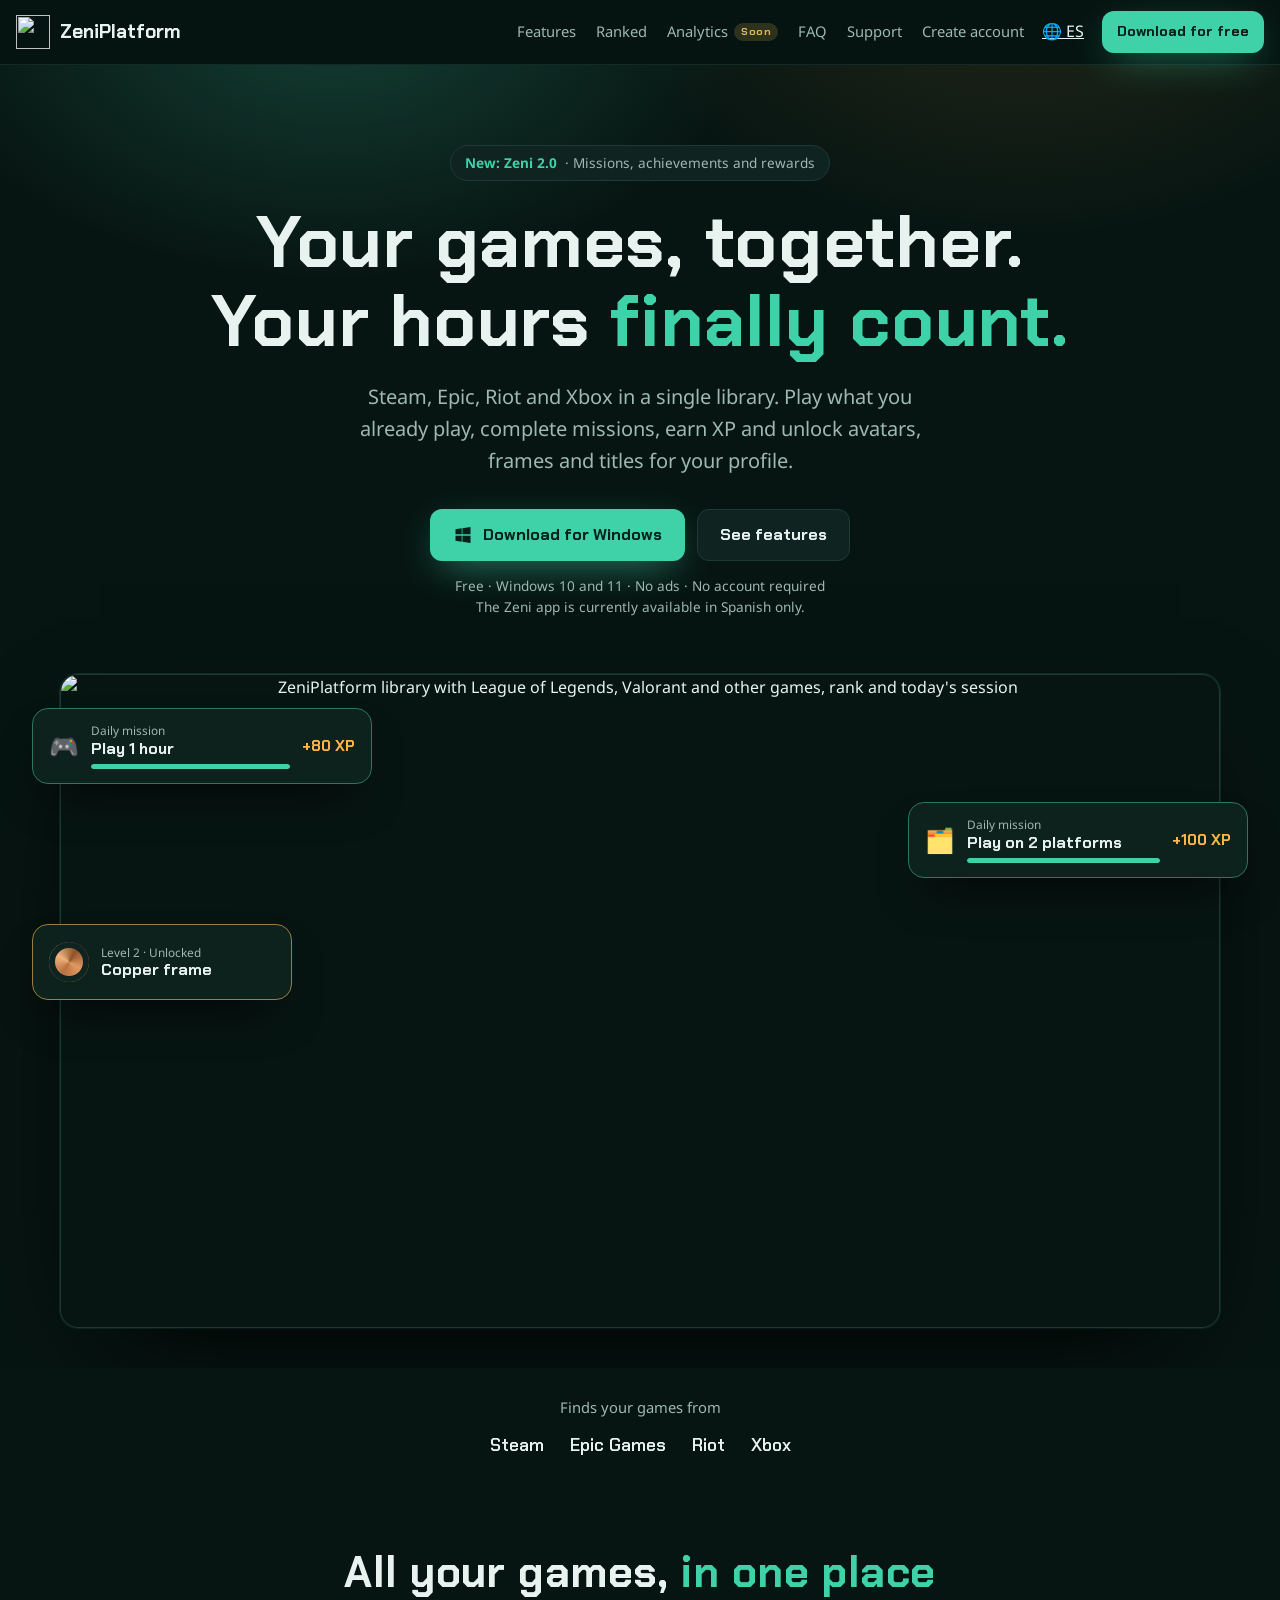
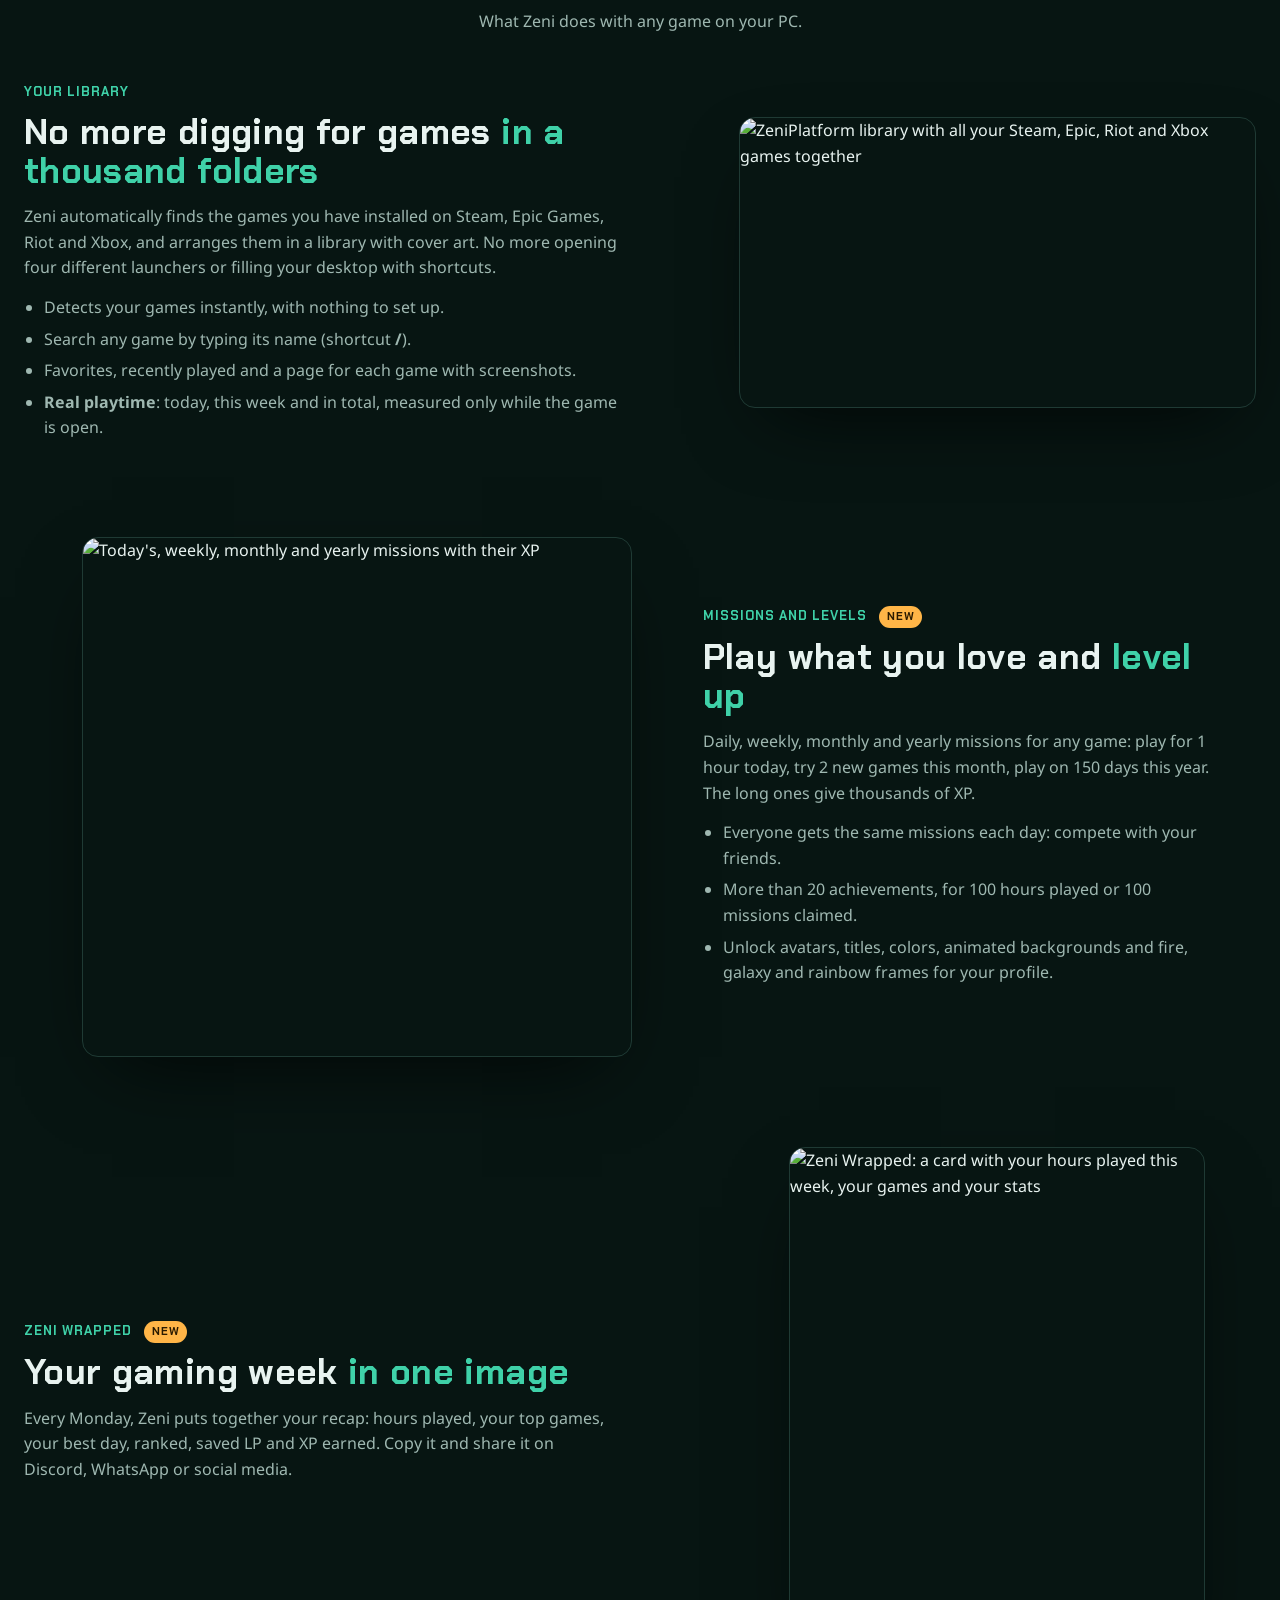
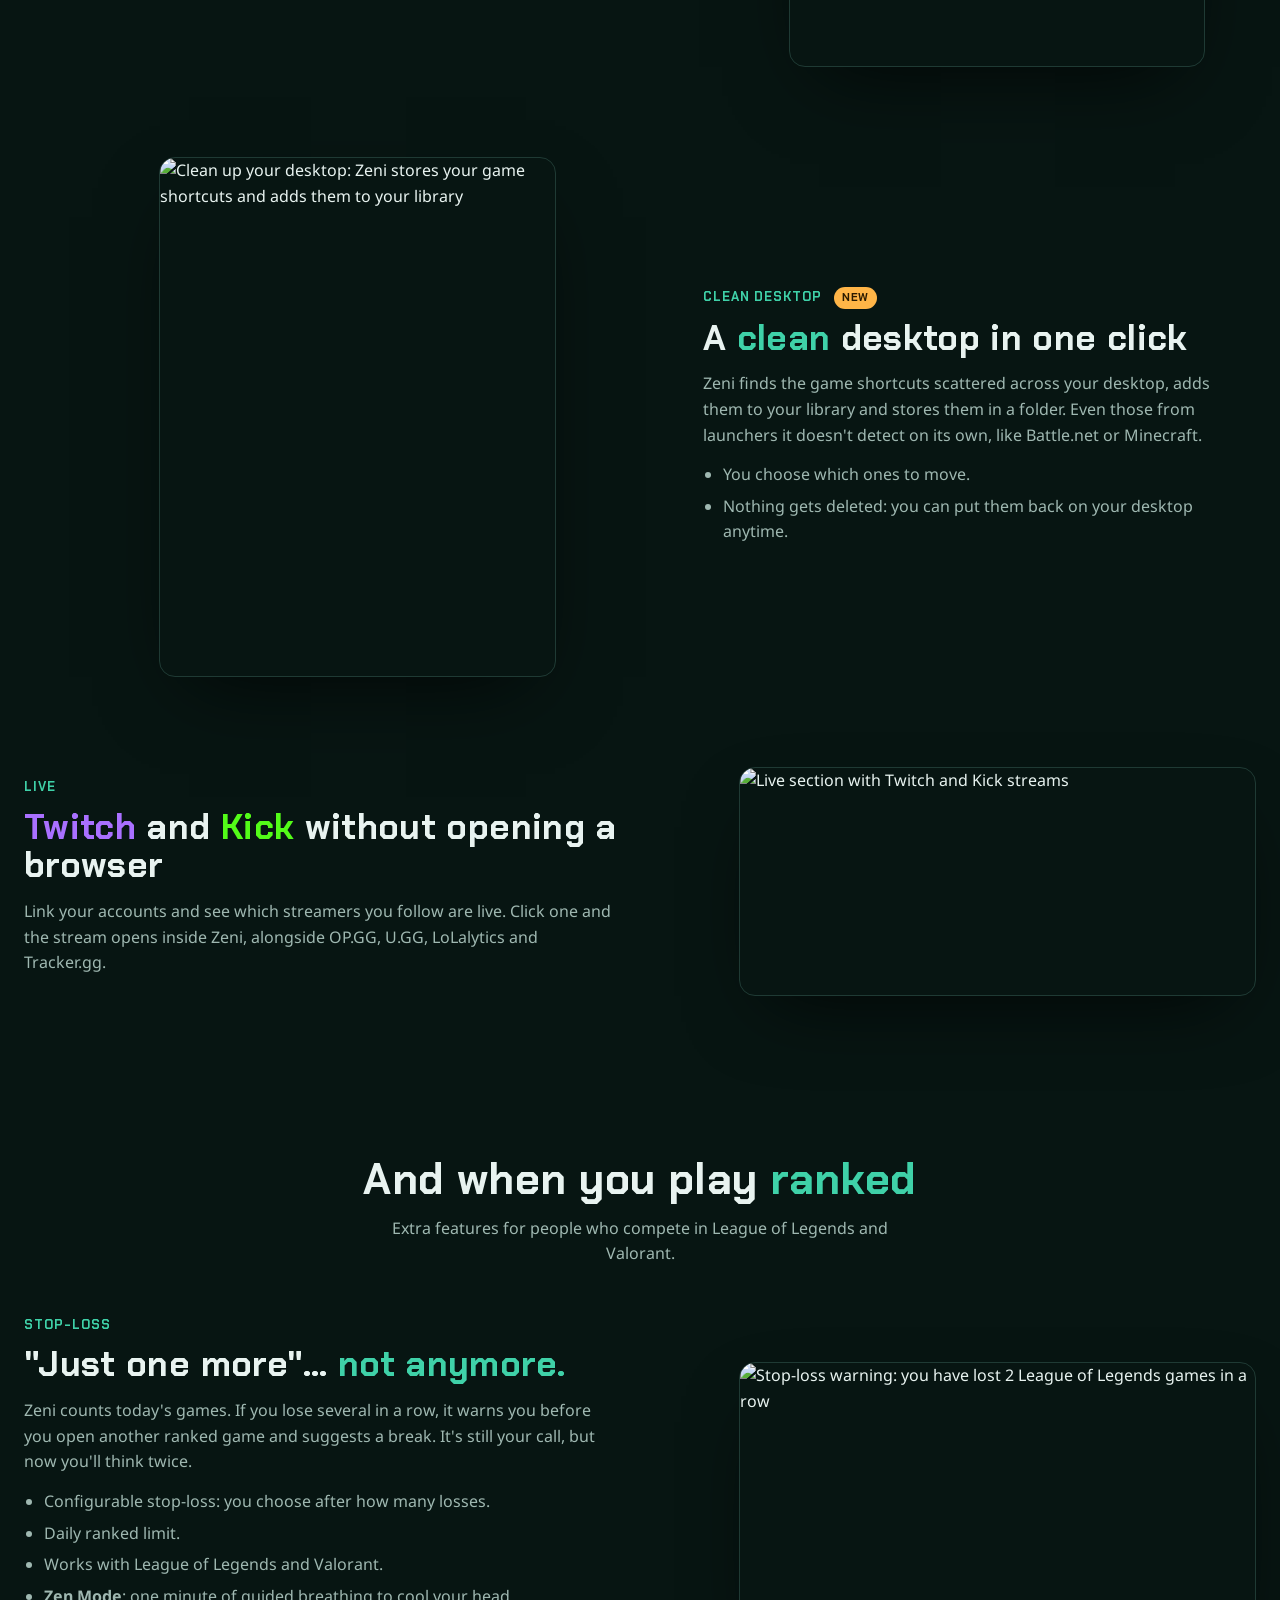
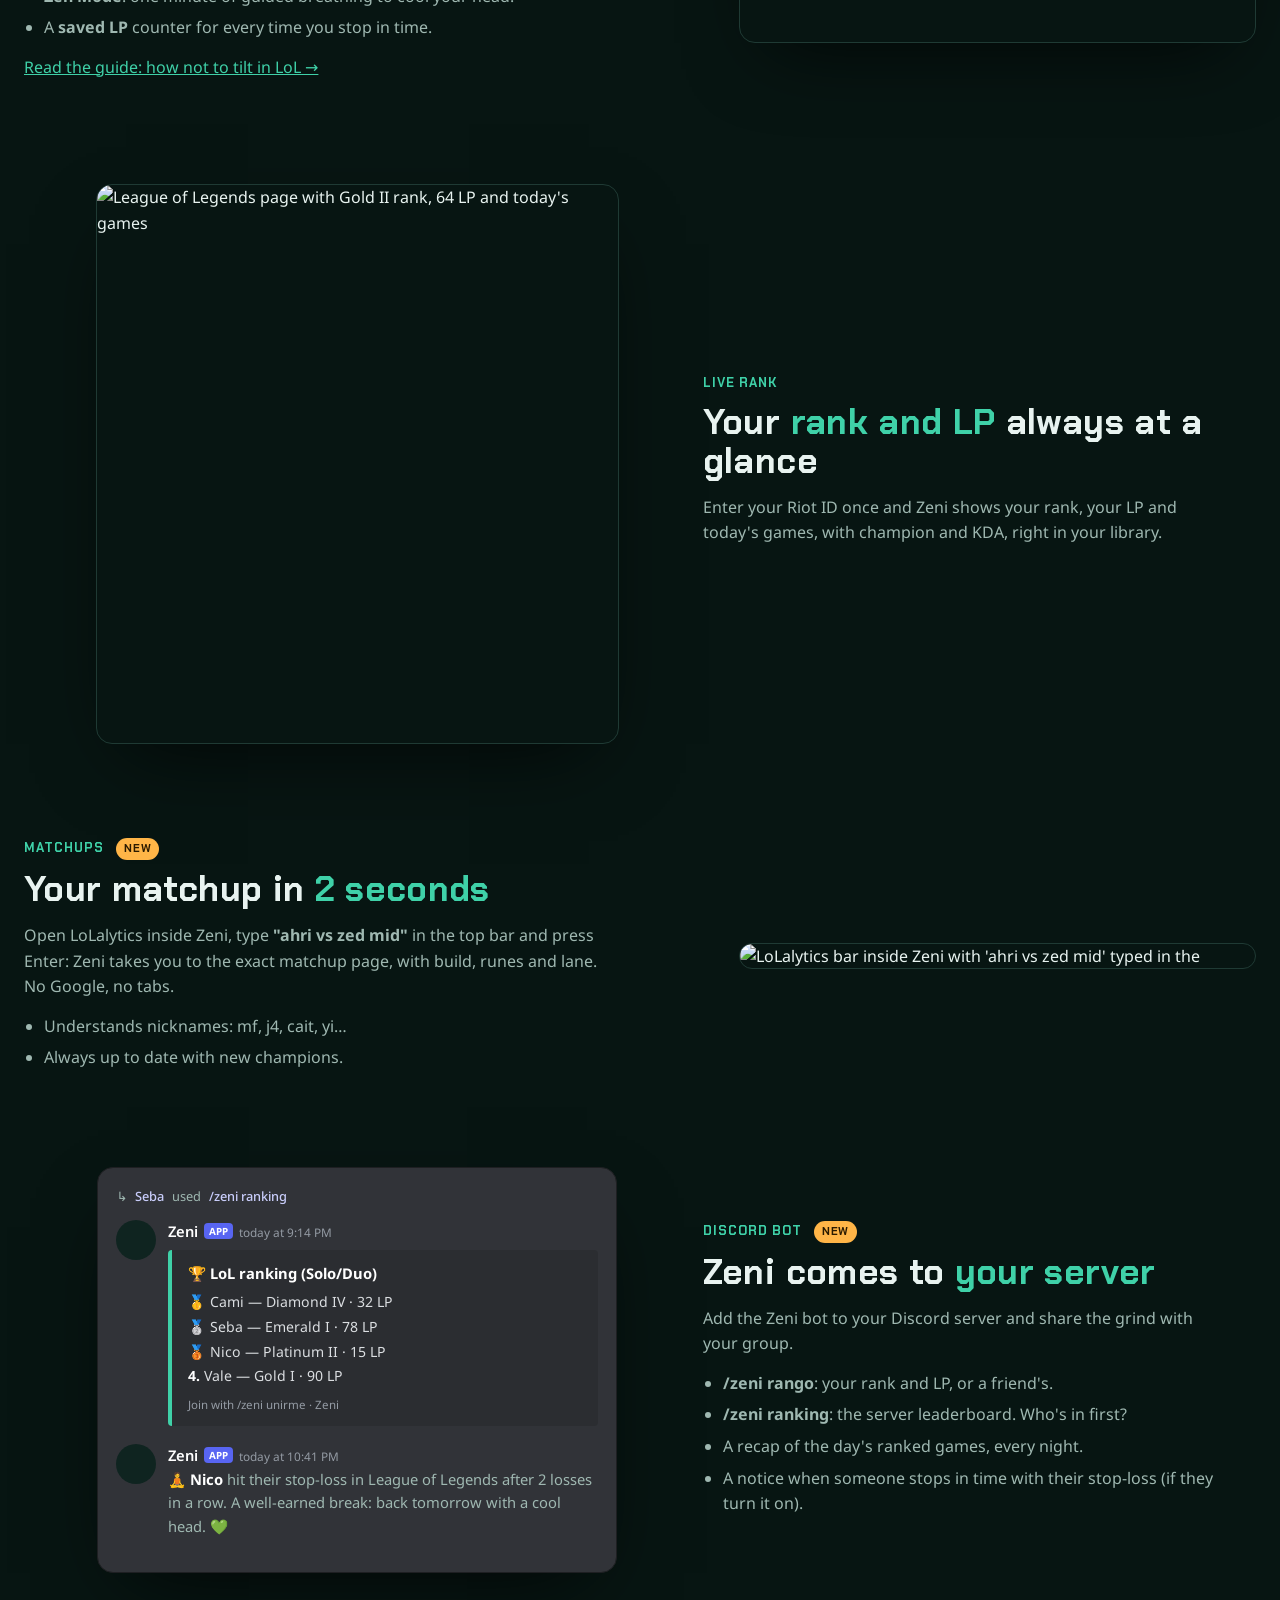
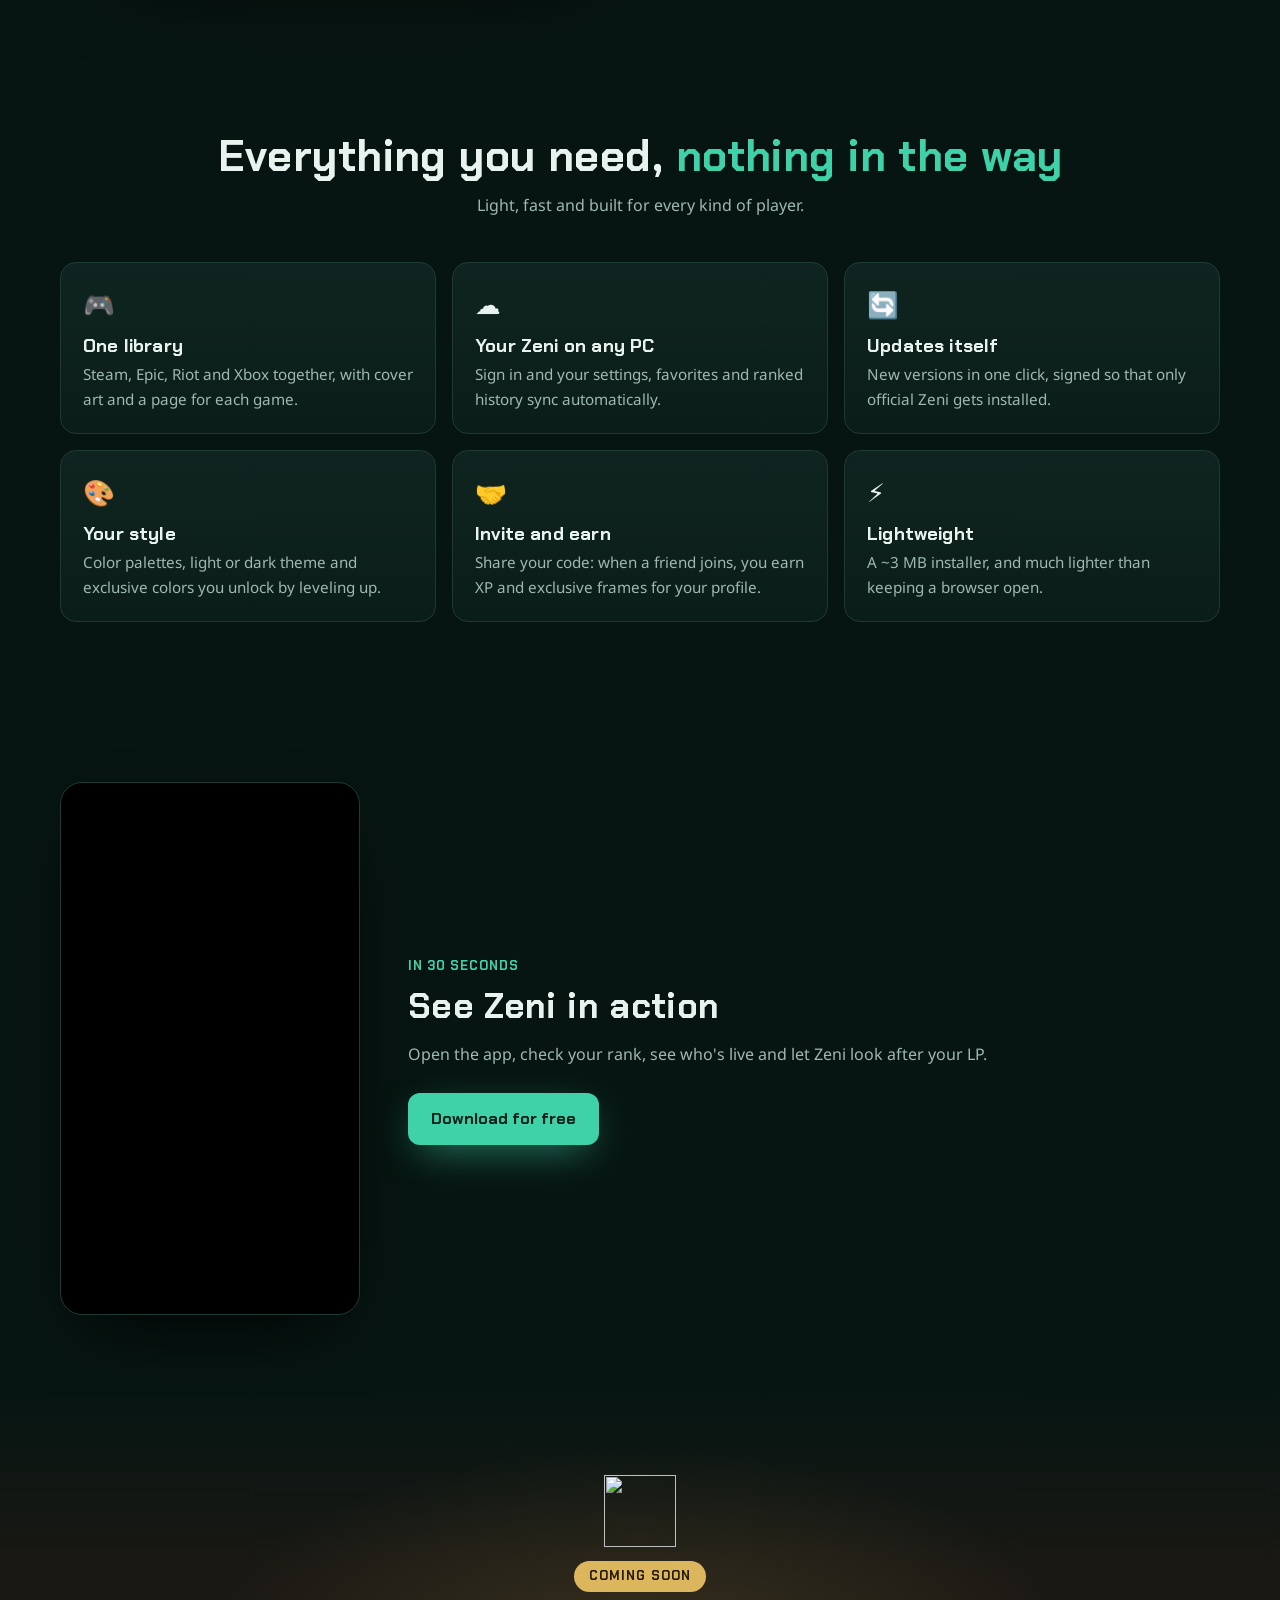
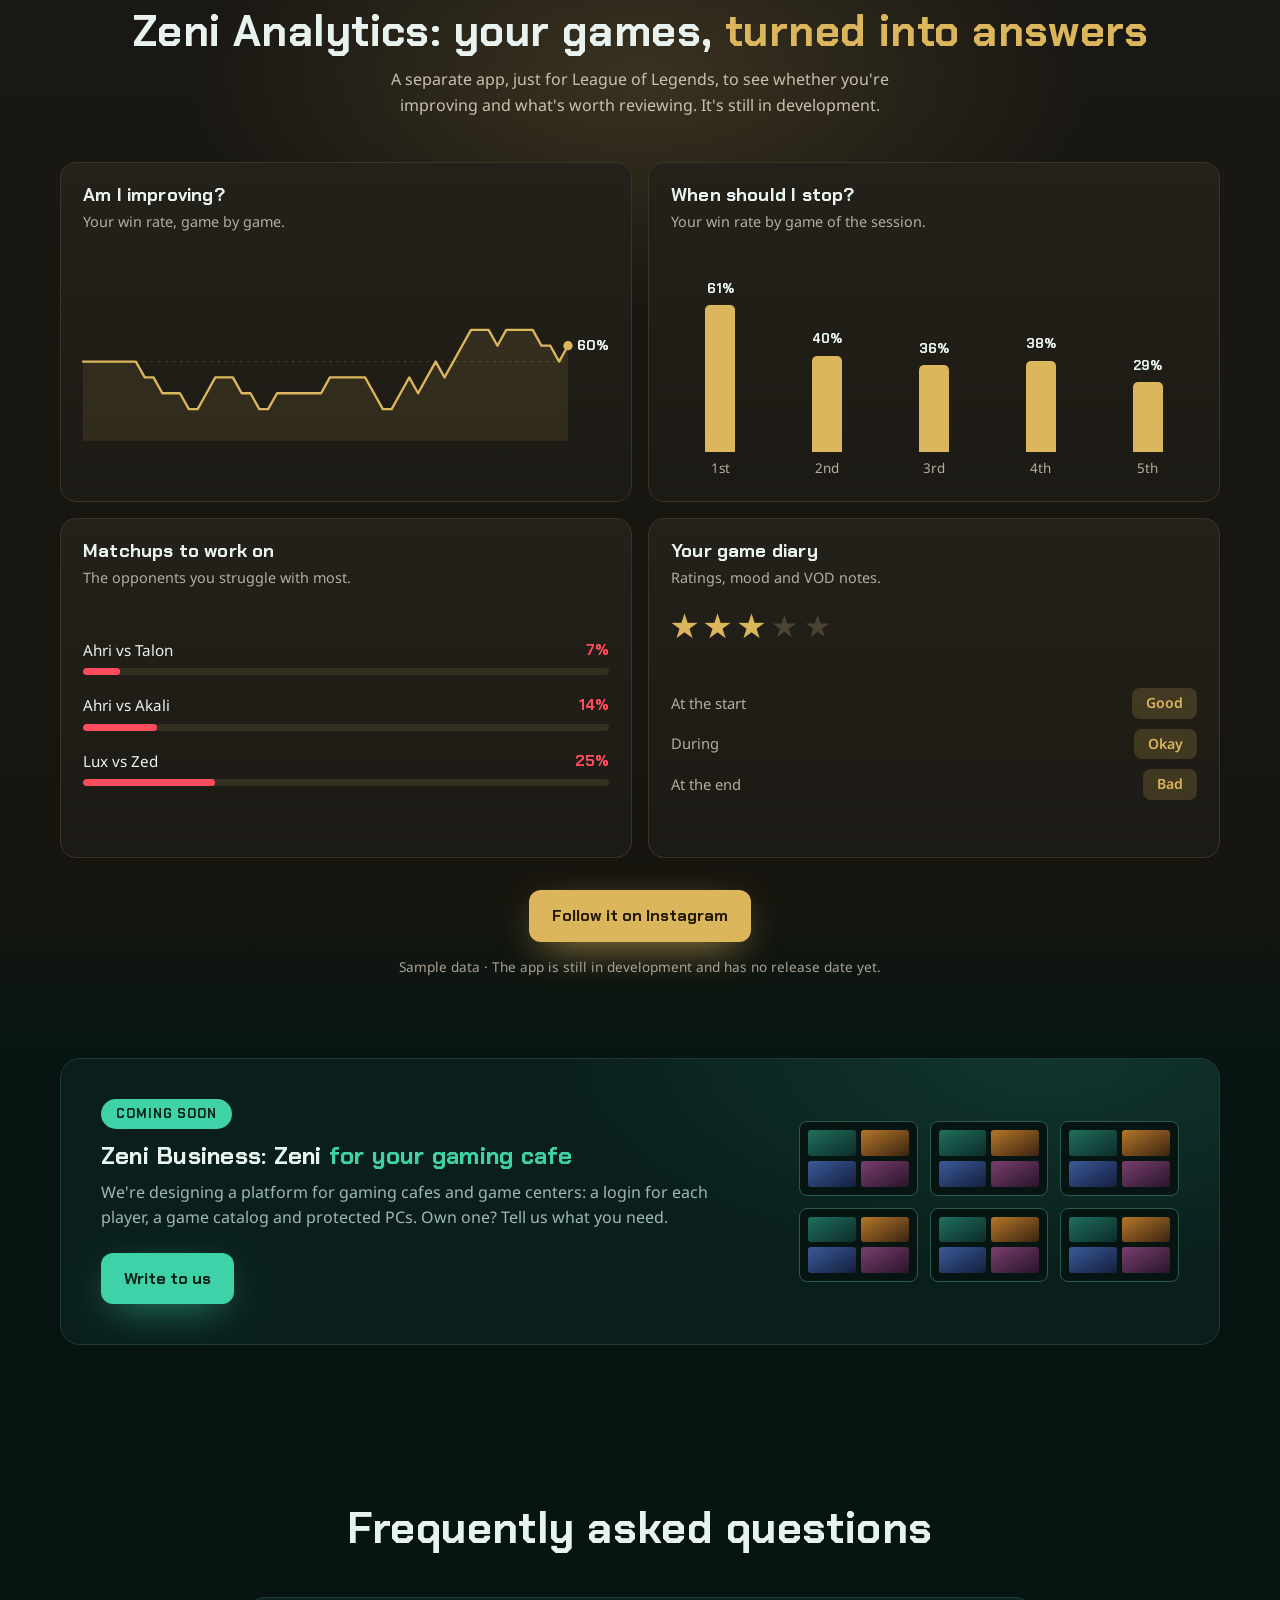
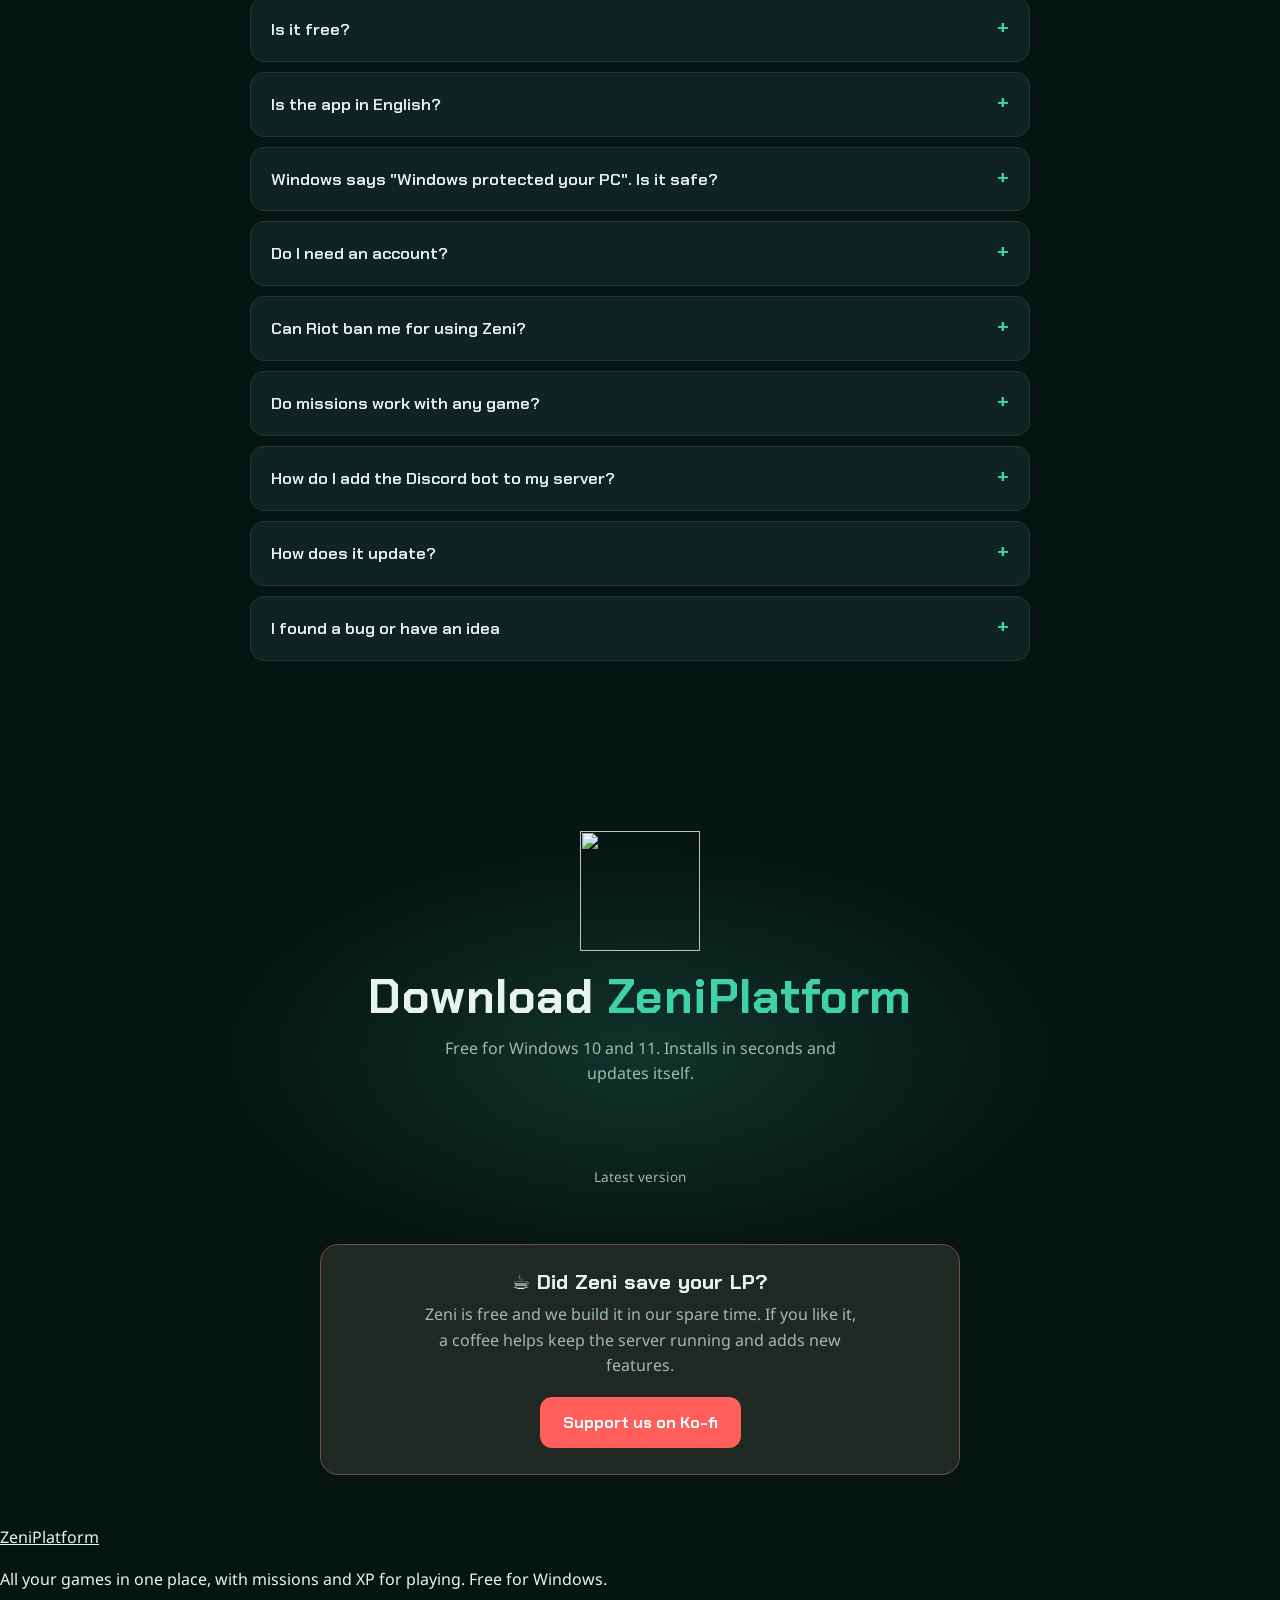
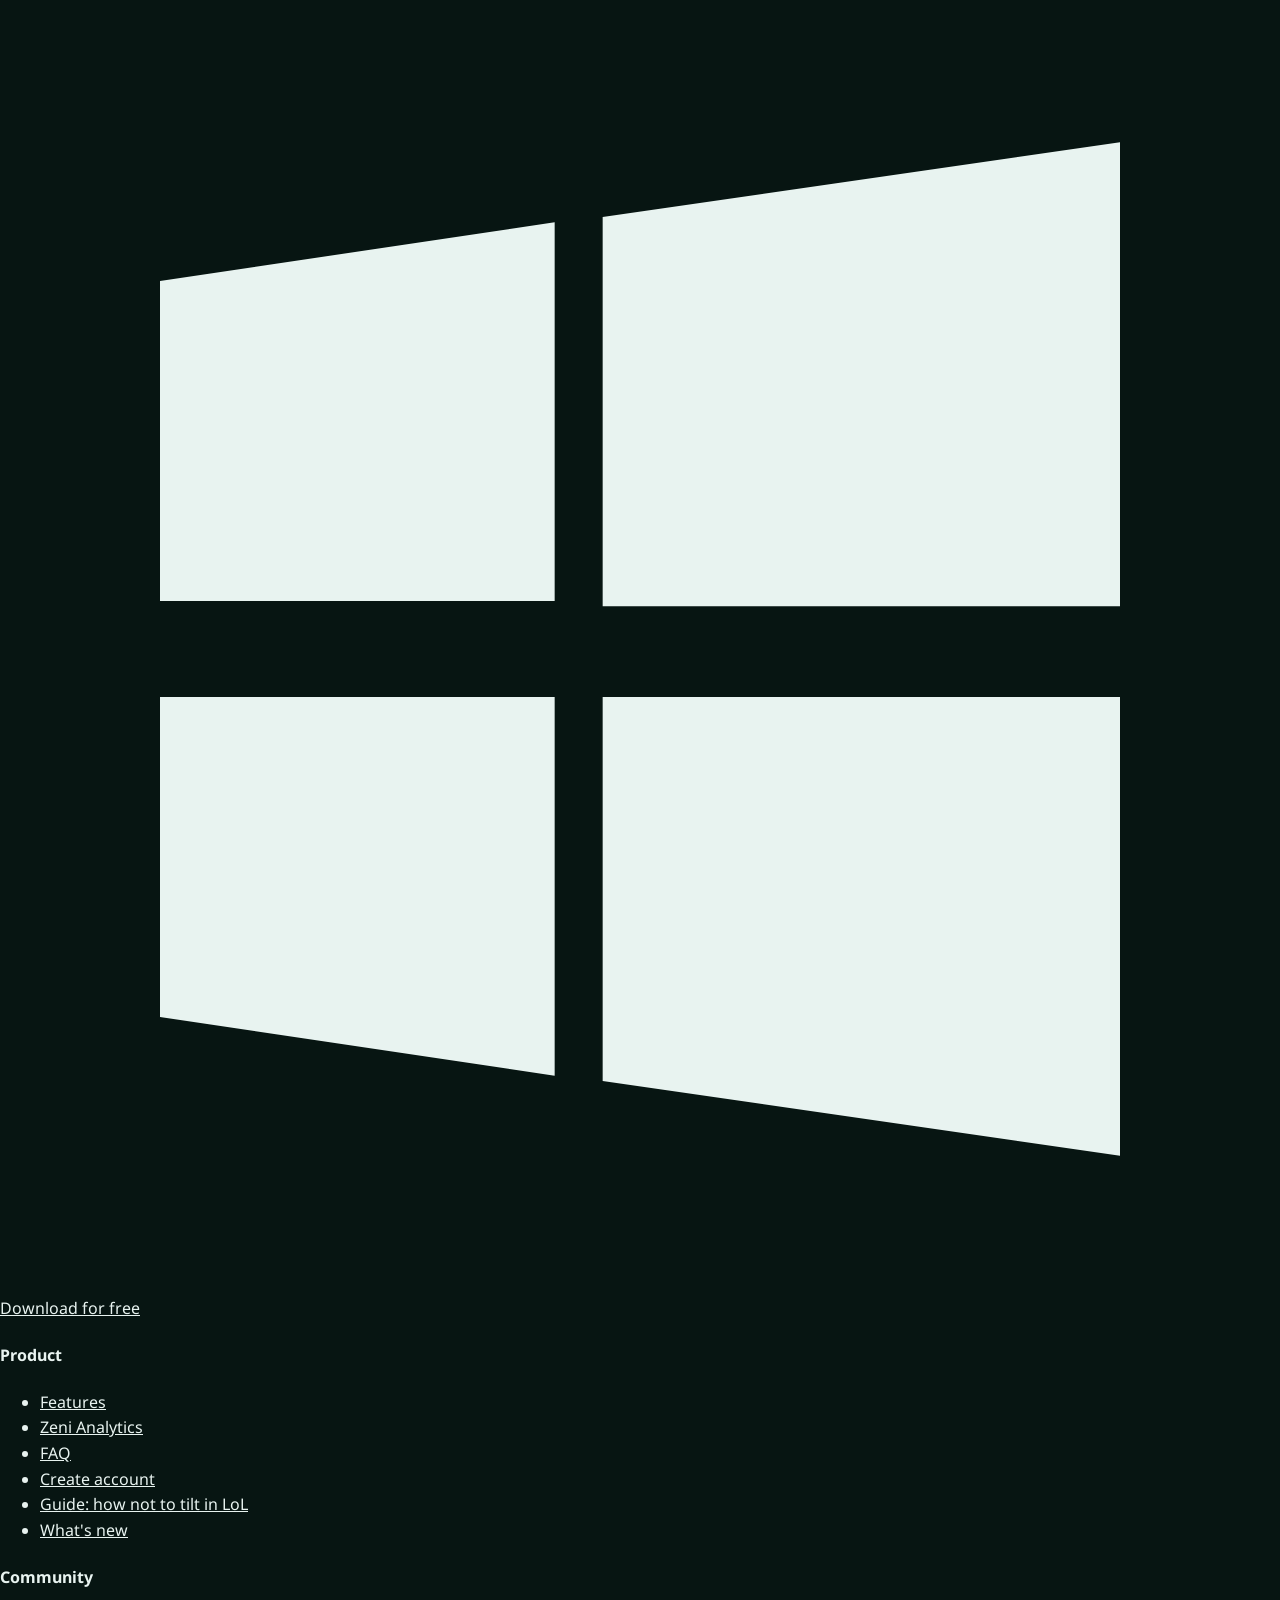
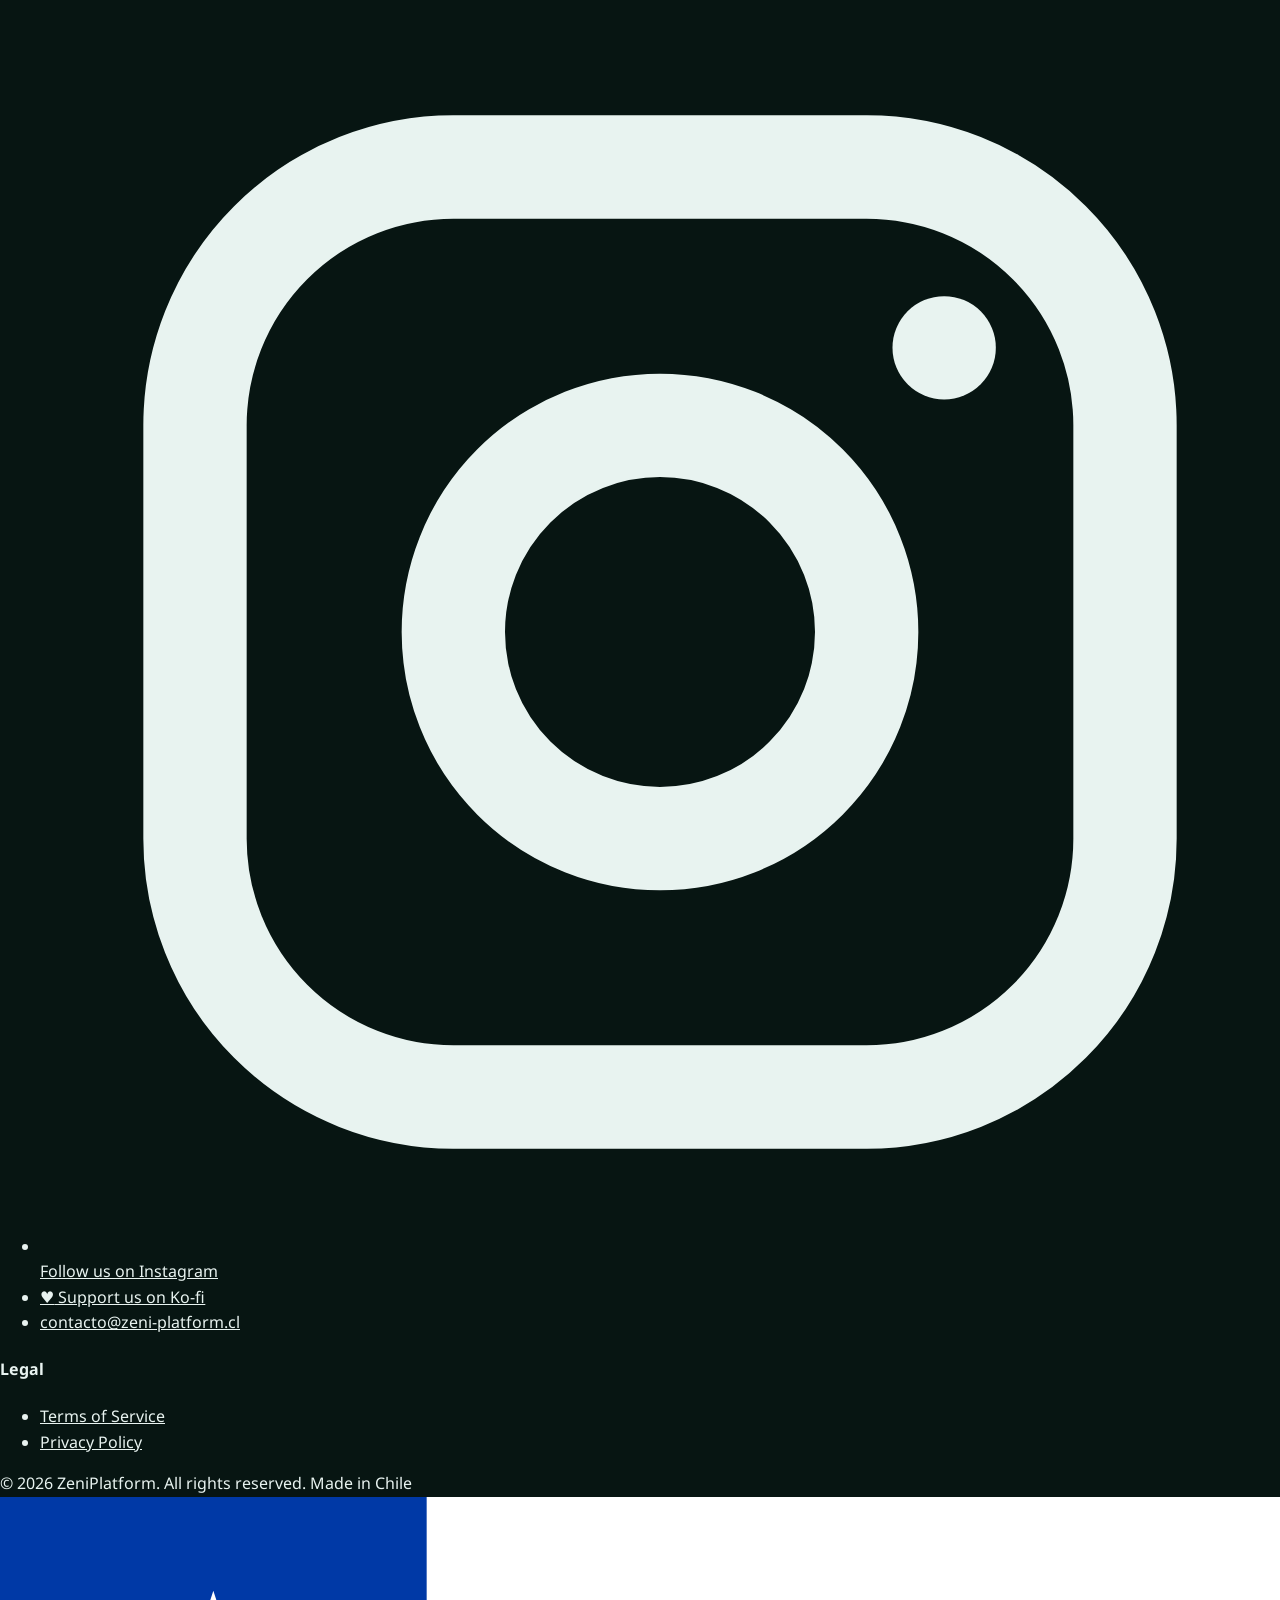
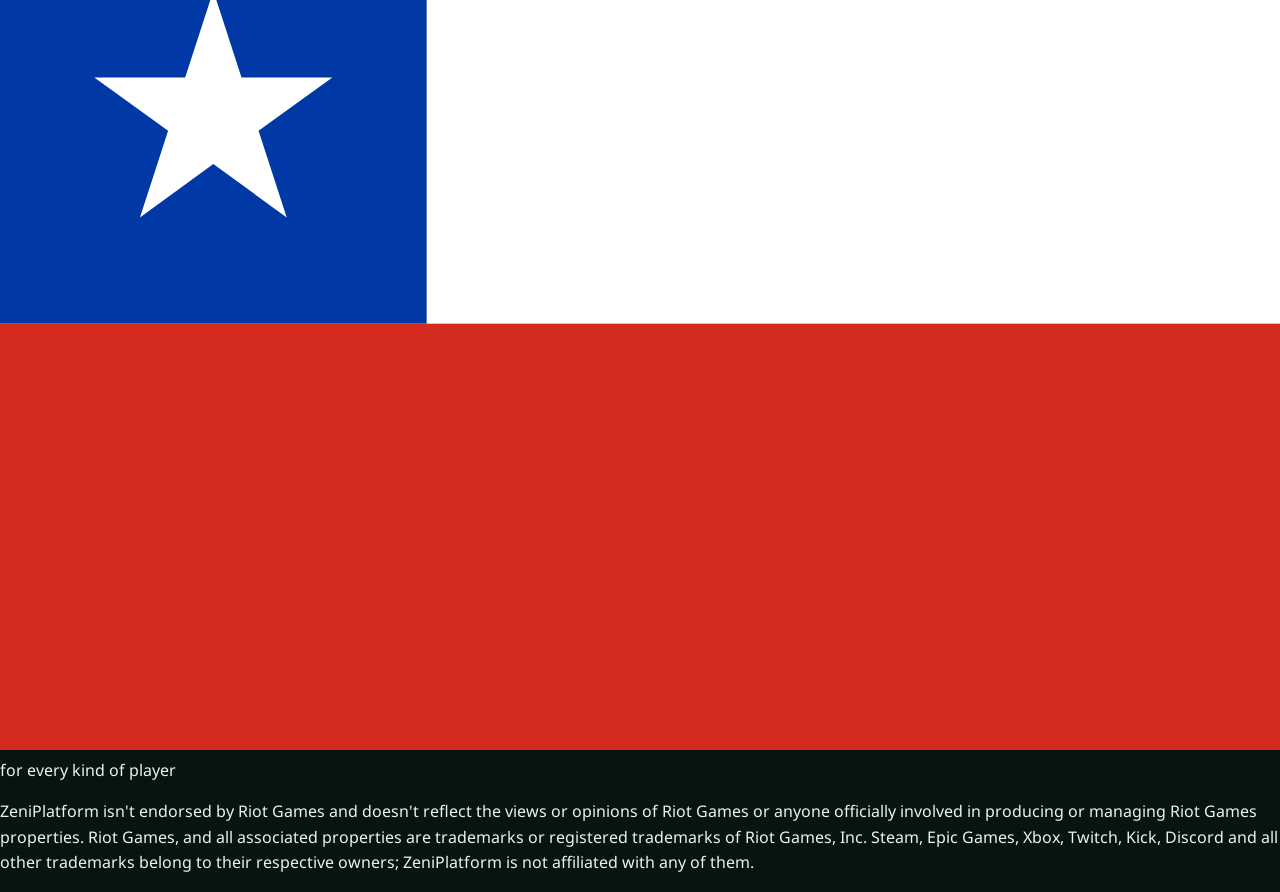
==== commit ea8ecab8: "Rework landing: new hero, Analytics and Business teasers, animations Reorder sections and navbar, fo" ====
--- a/public/en/index.html
+++ b/public/en/index.html
@@ -3,8 +3,8 @@
 <head>
   <meta charset="utf-8">
   <meta name="viewport" content="width=device-width, initial-scale=1">
-  <title>Free LoL and Valorant launcher with stop-loss | ZeniPlatform</title>
-  <meta name="description" content="Free launcher for Windows: all your Steam, Epic, Riot and Xbox games in one library, real playtime, missions with XP and a weekly recap. For ranked: LoL rank and LP, a stop-loss against tilt and a Discord bot.">
+  <title>Free launcher for Steam, Epic, Riot and Xbox with missions and XP | ZeniPlatform</title>
+  <meta name="description" content="Free launcher for Windows: all your Steam, Epic, Riot and Xbox games in one library, real playtime, missions with XP, rewards and a weekly recap. For ranked: LoL rank and LP plus a stop-loss against tilt.">
   <meta name="theme-color" content="#071512">
   <link rel="icon" href="/favicon.svg" type="image/svg+xml">
   <link rel="icon" href="/favicon-48.png" type="image/png" sizes="48x48">
@@ -17,12 +17,12 @@
   <meta property="og:type" content="website">
   <meta property="og:site_name" content="ZeniPlatform">
   <meta property="og:locale" content="en_US">
-  <meta property="og:title" content="ZeniPlatform · The launcher that stops you before you tilt">
-  <meta property="og:description" content="Free for Windows. Your game library with playtime, missions and a weekly recap. Live rank and LP, stop-loss and a Discord bot.">
+  <meta property="og:title" content="ZeniPlatform · Your games, together. Your hours finally count.">
+  <meta property="og:description" content="Free for Windows. Your game library with playtime, missions with XP, rewards and a weekly recap.">
   <meta property="og:image" content="https://www.zeni-platform.cl/img/og.png">
   <meta name="twitter:card" content="summary_large_image">
-  <meta name="twitter:title" content="ZeniPlatform · The launcher that stops you before you tilt">
-  <meta name="twitter:description" content="Free for Windows. Your game library with playtime, missions and a weekly recap. Live rank and LP, stop-loss and a Discord bot.">
+  <meta name="twitter:title" content="ZeniPlatform · Your games, together. Your hours finally count.">
+  <meta name="twitter:description" content="Free for Windows. Your game library with playtime, missions with XP, rewards and a weekly recap.">
   <meta name="twitter:image" content="https://www.zeni-platform.cl/img/og.png">
   <script type="application/ld+json">[{"@context":"https://schema.org","@type":"SoftwareApplication","name":"ZeniPlatform","alternateName":"Zeni","description":"Free game launcher for Windows that brings together your Steam, Epic, Riot and Xbox games, tracks your playtime, gives you daily, weekly, monthly and yearly missions with XP, and creates a weekly recap to share. For ranked: League of Legends rank and LP, stop-loss, Zen Mode, LoLalytics matchups and a Discord bot.","applicationCategory":"GameApplication","operatingSystem":"Windows 10, Windows 11","url":"https://www.zeni-platform.cl/en/","downloadUrl":"https://github.com/ZeniPlatform/Zeni-releases/releases/latest/download/ZeniPlatform-setup.exe","image":"https://www.zeni-platform.cl/img/og.png","screenshot":["https://www.zeni-platform.cl/img/s1-library.webp","https://www.zeni-platform.cl/img/s6-missions.webp","https://www.zeni-platform.cl/img/s7-wrapped.webp","https://www.zeni-platform.cl/img/s3-guard.webp","https://www.zeni-platform.cl/img/s5-live.webp"],"inLanguage":"en","offers":{"@type":"Offer","price":"0","priceCurrency":"USD"},"publisher":{"@type":"Organization","name":"ZeniPlatform","url":"https://www.zeni-platform.cl/en/","logo":"https://www.zeni-platform.cl/img/icon-192.png","sameAs":["https://www.instagram.com/zeni_platform/"]}},{"@context":"https://schema.org","@type":"FAQPage","inLanguage":"en","mainEntity":[{"@type":"Question","name":"Is it free?","acceptedAnswer":{"@type":"Answer","text":"Yes, and it always will be for players. No ads, and we don't sell your data."}},{"@type":"Question","name":"Is the app in English?","acceptedAnswer":{"@type":"Answer","text":"Not yet: the Zeni app is currently available in Spanish only. This website is available in both languages."}},{"@type":"Question","name":"Windows says \"Windows protected your PC\". Is it safe?","acceptedAnswer":{"@type":"Answer","text":"Yes. It appears because Zeni is a new app and doesn't have a Windows signing certificate yet (they are very expensive for an independent project). Click More info → Run anyway. Updates are signed: Zeni only installs official versions."}},{"@type":"Question","name":"Do I need an account?","acceptedAnswer":{"@type":"Answer","text":"No. The library, the stop-loss and the ranked limit work without one. A Zeni account is optional and lets you see your LoL rank, sync across PCs, link Twitch, Kick and Discord, and earn XP with missions and achievements."}},{"@type":"Question","name":"Can Riot ban me for using Zeni?","acceptedAnswer":{"@type":"Answer","text":"No. Zeni doesn't touch game files or interfere with your matches: it only opens the game and checks your rank with Riot's official API, just like OP.GG."}},{"@type":"Question","name":"Do missions work with any game?","acceptedAnswer":{"@type":"Answer","text":"Yes. Missions use what Zeni measures in any game in your library: playtime, days played, different games and new games. If you play LoL or Valorant ranked, ranked missions show up too. To claim the XP you need a free Zeni account."}},{"@type":"Question","name":"How do I add the Discord bot to my server?","acceptedAnswer":{"@type":"Answer","text":"In Zeni, open Settings (Ajustes) and, in the Discord section, click Add the bot to a server (Agregar el bot a un servidor). Then each person types /zeni unirme (with their Discord linked in Zeni) and the server admins choose the recap channel with /zeni canal."}},{"@type":"Question","name":"How does it update?","acceptedAnswer":{"@type":"Answer","text":"By itself. When a new version comes out, Zeni lets you know and installs it in one click, without losing your data."}},{"@type":"Question","name":"I found a bug or have an idea","acceptedAnswer":{"@type":"Answer","text":"Tell us! Inside Zeni, in the sidebar, click Send feedback (Enviar comentarios). We read every message."}}]}]</script>
   <link rel="preconnect" href="https://fonts.googleapis.com">
@@ -33,14 +33,15 @@
     :root {
       --bg: #071512; --bg-2: #0b1d19; --panel: #0f2420; --line: #1f3a34;
       --ink: #e8f3f0; --ink-dim: #9fb8b1; --jade: #3fd1a8; --jade-ink: #04211a;
-      --amber: #ffb547; --red: #ff4d5e; --twitch: #a970ff; --kick: #53fc18; --kofi: #ff5e5b;
+      --amber: #ffb547; --red: #ff4d5e; --twitch: #a970ff; --kick: #53fc18; --kofi: #ff5e5b; --gold: #dcb65c;
       --display: "Chakra Petch", "Bahnschrift", system-ui, sans-serif;
       --body: "Noto Sans", "Segoe UI", system-ui, sans-serif;
       --max: 1160px;
     }
     * { box-sizing: border-box; }
     html { scroll-behavior: smooth; }
-    body { margin: 0; background: var(--bg); color: var(--ink); font-family: var(--body); line-height: 1.6; -webkit-font-smoothing: antialiased; }
+    section[id], #apoyar { scroll-margin-top: 76px; }
+    body { overflow-x: clip; margin: 0; background: var(--bg); color: var(--ink); font-family: var(--body); line-height: 1.6; -webkit-font-smoothing: antialiased; }
     img, video { max-width: 100%; height: auto; display: block; }
     a { color: inherit; }
     .wrap { width: min(var(--max), 100% - 32px); margin-inline: auto; }
@@ -48,17 +49,33 @@
     em { font-style: normal; color: var(--jade); }
 
     /* Barra superior */
-    .nav { position: sticky; top: 0; z-index: 10; background: color-mix(in srgb, var(--bg) 82%, transparent); backdrop-filter: blur(12px); border-bottom: 1px solid color-mix(in srgb, var(--line) 60%, transparent); }
-    .nav .wrap { display: flex; align-items: center; gap: 24px; height: 64px; }
-    .brand { display: flex; align-items: center; gap: 10px; font-family: var(--display); font-weight: 700; font-size: 1.2rem; text-decoration: none; }
+    .nav { position: sticky; top: 0; z-index: 10; background: color-mix(in srgb, var(--bg) 82%, transparent); backdrop-filter: blur(12px); border-bottom: 1px solid color-mix(in srgb, var(--line) 60%, transparent); transition: background .3s ease, box-shadow .3s ease; }
+    .nav.scrolled { background: color-mix(in srgb, var(--bg) 94%, transparent); box-shadow: 0 12px 34px -20px #000; }
+    .nav-progress { position: absolute; left: 0; right: 0; bottom: -1px; height: 2px; background: linear-gradient(90deg, var(--jade), var(--gold)); transform: scaleX(0); transform-origin: left; pointer-events: none; }
+    .nav .wrap { display: flex; align-items: center; gap: 18px; width: min(1400px, 100% - 32px); height: 64px; }
+    .nav .btn { flex: none; white-space: nowrap; }
+    .nav .wrap .zn-wrap { margin-left: 0; margin-right: 0; }
+    .nav .zn-pill { max-width: 250px; }
+    /* Con menos espacio, el aviso queda solo como ícono: al tocarlo se abre igual */
+    @media (max-width: 1460px) { .nav .zn-pill { padding: 0 5px; gap: 0; } .nav .zn-pill .zn-label { display: none; } }
+    .brand { flex: none; display: flex; align-items: center; gap: 10px; font-family: var(--display); font-weight: 700; font-size: 1.2rem; text-decoration: none; }
     .brand img { width: 34px; height: 34px; }
-    .nav-links { display: flex; gap: 22px; margin-left: auto; font-size: .92rem; }
-    .nav-links a { text-decoration: none; color: var(--ink-dim); }
-    .nav-links a:hover { color: var(--ink); }
-    .btn { display: inline-flex; align-items: center; justify-content: center; gap: 10px; padding: 12px 22px; border-radius: 12px; font-family: var(--display); font-weight: 700; font-size: 1rem; text-decoration: none; border: 1px solid transparent; transition: transform .15s ease, filter .15s ease, border-color .15s ease; }
+    .nav-links { position: relative; flex: none; display: flex; align-items: center; gap: 20px; margin-left: auto; font-size: .92rem; }
+    .nav-links a { display: inline-flex; align-items: center; gap: 6px; height: 34px; white-space: nowrap; text-decoration: none; color: var(--ink-dim); transition: color .2s ease; }
+    .nav-links a:hover, .nav-links a.on { color: var(--ink); }
+    .nav-ind { position: absolute; left: 0; bottom: 0; width: 1px; height: 2px; border-radius: 2px; background: var(--jade); opacity: 0; transform-origin: left; transition: transform .35s cubic-bezier(.22, 1, .36, 1), opacity .25s ease; }
+    .soon { padding: 1px 7px; border-radius: 999px; background: color-mix(in srgb, var(--gold) 18%, transparent); color: var(--gold); font-family: var(--display); font-weight: 700; font-size: .66rem; letter-spacing: .04em; }
+    .nav-toggle { display: none; flex: none; width: 40px; height: 40px; padding: 0; border: 1px solid var(--line); border-radius: 10px; background: var(--panel); cursor: pointer; position: relative; }
+    .nav-toggle span { position: absolute; left: 11px; right: 11px; top: 19px; height: 2px; border-radius: 2px; background: var(--ink); transition: transform .3s cubic-bezier(.22, 1, .36, 1), opacity .2s ease; }
+    .nav-toggle span:nth-child(1) { transform: translateY(-6px); }
+    .nav-toggle span:nth-child(3) { transform: translateY(6px); }
+    .nav.open .nav-toggle span:nth-child(1) { transform: rotate(45deg); }
+    .nav.open .nav-toggle span:nth-child(2) { opacity: 0; }
+    .nav.open .nav-toggle span:nth-child(3) { transform: rotate(-45deg); }
+    .btn { display: inline-flex; align-items: center; justify-content: center; gap: 10px; padding: 12px 22px; border-radius: 12px; font-family: var(--display); font-weight: 700; font-size: 1rem; text-decoration: none; border: 1px solid transparent; transition: transform .2s cubic-bezier(.22, 1, .36, 1), filter .2s ease, border-color .2s ease, box-shadow .2s ease; }
     .btn:hover { transform: translateY(-2px); }
     .btn-main { background: var(--jade); color: var(--jade-ink); box-shadow: 0 12px 40px -12px color-mix(in srgb, var(--jade) 70%, transparent); }
-    .btn-main:hover { filter: brightness(1.08); }
+    .btn-main:hover { filter: brightness(1.08); box-shadow: 0 16px 48px -10px color-mix(in srgb, var(--jade) 85%, transparent); }
     .btn-ghost { border-color: var(--line); color: var(--ink); background: var(--panel); }
     .btn-ghost:hover { border-color: var(--ink-dim); }
     .btn-sm { padding: 8px 14px; font-size: .9rem; }
@@ -70,12 +87,27 @@
     .hero > .wrap { position: relative; }
     .pill { display: inline-flex; align-items: center; gap: 8px; padding: 6px 14px; border-radius: 999px; border: 1px solid var(--line); background: var(--panel); color: var(--ink-dim); font-size: .85rem; margin-bottom: 22px; }
     .pill b { color: var(--jade); }
-    .hero h1 { font-size: clamp(2.2rem, 5.4vw, 4rem); max-width: 20ch; margin: 0 auto 18px; }
+    .hero h1 { font-size: clamp(2.3rem, 5.8vw, 4.5rem); margin: 0 auto 20px; }
     .hero h1 .r { color: var(--red); }
-    .hero p.lead { font-size: clamp(1.05rem, 2vw, 1.25rem); color: var(--ink-dim); max-width: 60ch; margin: 0 auto 32px; }
+    .hero p.lead { font-size: clamp(1.05rem, 2vw, 1.25rem); color: var(--ink-dim); max-width: 56ch; margin: 0 auto 32px; }
     .cta-row { display: flex; gap: 12px; justify-content: center; flex-wrap: wrap; }
     .cta-note { margin-top: 14px; font-size: .85rem; color: var(--ink-dim); }
-    .shot { margin: 56px auto 0; border-radius: 18px; overflow: hidden; border: 1px solid var(--line); box-shadow: 0 50px 120px -40px rgba(0, 0, 0, .9), 0 0 0 1px rgba(63, 209, 168, .15); }
+    .stage { position: relative; margin-top: 56px; }
+    .float { position: absolute; display: flex; align-items: center; gap: 12px; width: 340px; height: 76px; padding: 0 16px; border-radius: 16px; border: 1px solid color-mix(in srgb, var(--jade) 40%, var(--line)); background: color-mix(in srgb, var(--panel) 90%, transparent); backdrop-filter: blur(10px); box-shadow: 0 24px 50px -22px #000; text-align: left; animation: rise .8s cubic-bezier(.22, 1, .36, 1) both, float 4.5s ease-in-out infinite alternate; }
+    .f1 { top: 34px; left: -28px; animation-delay: 1s, 1.8s; }
+    .f2 { top: 128px; right: -28px; animation-delay: 1.25s, 2.4s; }
+    .f3 { top: 250px; left: -28px; width: 260px; border-color: color-mix(in srgb, var(--amber) 55%, var(--line)); animation-delay: 1.5s, 3s; }
+    .f-ic { flex: none; font-size: 1.5rem; }
+    .f-coin { flex: none; width: 40px; height: 40px; border-radius: 50%; background: conic-gradient(from 210deg, #b9713d, #f0b27e, #8f5228, #e09a63, #b9713d); box-shadow: inset 0 0 0 6px var(--panel); }
+    .f-body { flex: 1; min-width: 0; display: flex; flex-direction: column; }
+    .f-body small { color: var(--ink-dim); font-size: .74rem; line-height: 1.3; white-space: nowrap; }
+    .f-body b { font-family: var(--display); font-size: .98rem; line-height: 1.25; white-space: nowrap; }
+    .f-bar { display: block; height: 5px; margin-top: 6px; border-radius: 5px; background: var(--line); overflow: hidden; }
+    .f-bar u { display: block; height: 100%; border-radius: 5px; background: var(--jade); transform: scaleX(0); transform-origin: left; animation: fill 1.6s cubic-bezier(.45, 0, .2, 1) forwards; }
+    .f1 .f-bar u { animation-delay: 1.5s; } .f2 .f-bar u { animation-delay: 2s; }
+    .f-xp { flex: none; font-family: var(--display); font-weight: 700; font-size: .95rem; color: var(--amber); }
+    @keyframes fill { to { transform: none; } }
+    .shot { width: 100%; margin: 0 auto; border-radius: 18px; overflow: hidden; border: 1px solid var(--line); box-shadow: 0 50px 120px -40px rgba(0, 0, 0, .9), 0 0 0 1px rgba(63, 209, 168, .15); }
 
     /* Plataformas */
     .stores { padding: 28px 0 10px; text-align: center; color: var(--ink-dim); font-size: .92rem; }
@@ -90,6 +122,8 @@
     @media (max-width: 960px) { .grid { grid-template-columns: repeat(2, minmax(0, 1fr)); } }
     @media (max-width: 600px) { .grid { grid-template-columns: 1fr; } }
     .card { padding: 22px; border-radius: 16px; border: 1px solid var(--line); background: linear-gradient(180deg, var(--panel), var(--bg-2)); }
+    .card.in { transition: transform .3s cubic-bezier(.22, 1, .36, 1), border-color .3s ease, box-shadow .3s ease, opacity .7s ease; }
+    .card.in:hover { transform: translateY(-5px); border-color: color-mix(in srgb, var(--jade) 55%, var(--line)); box-shadow: 0 22px 50px -28px color-mix(in srgb, var(--jade) 80%, #000); }
     .card .ic { font-size: 1.6rem; margin-bottom: 10px; }
     .card h3 { font-size: 1.15rem; margin-bottom: 6px; }
     .card p { margin: 0; color: var(--ink-dim); font-size: .95rem; }
@@ -98,7 +132,7 @@
     .feature { display: grid; grid-template-columns: 1.15fr 1fr; gap: 48px; align-items: center; }
     .feature + .feature { margin-top: 90px; }
     .feature.flip > :first-child { order: 2; }
-    .feature img { margin-inline: auto; max-height: 560px; width: auto; border-radius: 16px; border: 1px solid var(--line); box-shadow: 0 30px 80px -30px rgba(0, 0, 0, .8); }
+    .feature img { margin-inline: auto; width: min(100%, calc(560px * var(--ar, 1))); aspect-ratio: var(--ar, auto); border-radius: 16px; border: 1px solid var(--line); box-shadow: 0 30px 80px -30px rgba(0, 0, 0, .8); }
     .feature h3 { font-size: clamp(1.6rem, 3vw, 2.2rem); margin-bottom: 14px; }
     .feature p { color: var(--ink-dim); margin: 0 0 14px; }
     .feature ul { margin: 0; padding-left: 20px; color: var(--ink-dim); }
@@ -107,7 +141,7 @@
     .t { color: var(--twitch); } .k { color: var(--kick); }
 
     .new { display: inline-block; margin-left: 8px; padding: 2px 8px; border-radius: 999px; background: var(--amber); color: #2a1a00; font-size: .7rem; letter-spacing: .06em; vertical-align: middle; }
-    .feature img.tall { max-height: 520px; }
+    .feature img.tall { width: min(100%, calc(520px * var(--ar, 1))); }
 
     /* Mensaje de Discord de ejemplo (bot /zeni) */
     .dc { max-width: 520px; margin-inline: auto; padding: 18px 18px 20px; border-radius: 16px; background: #313338; border: 1px solid #1e1f22; box-shadow: 0 30px 80px -30px rgba(0, 0, 0, .8); font-size: .92rem; color: #dbdee1; }
@@ -127,15 +161,82 @@
 
     /* Video */
     .video { display: grid; grid-template-columns: auto 1fr; gap: 48px; align-items: center; }
-    .video video { width: 300px; border-radius: 22px; border: 1px solid var(--line); box-shadow: 0 30px 80px -30px #000; background: #000; }
+    .video video { width: 300px; aspect-ratio: 1080 / 1920; border-radius: 22px; border: 1px solid var(--line); box-shadow: 0 30px 80px -30px #000; background: #000; }
+
+    /* Zeni Analytics: su propia paleta, grafito y dorado */
+    .za { position: relative; overflow: hidden; background: linear-gradient(180deg, var(--bg), #1a1814 14%, #17150f 86%, var(--bg)); }
+    .za::before { content: ""; position: absolute; left: 50%; top: 4%; width: 900px; height: 460px; margin-left: -450px; background: radial-gradient(closest-side, rgba(220, 182, 92, .17), transparent); pointer-events: none; animation: drift 14s ease-in-out infinite alternate; }
+    .za > .wrap { position: relative; }
+    .za em { color: var(--gold); }
+    .za .section-head p { color: #c8c1b1; }
+    .za-logo { width: 72px; height: 72px; margin: 0 auto 14px; transform: rotateY(90deg); transition: transform 1s cubic-bezier(.22, 1, .36, 1) .15s; }
+    .in > .za-logo { transform: none; }
+    .za-soon { display: table; margin: 0 auto 16px; padding: 5px 15px; border-radius: 999px; background: var(--gold); color: #241a05; font-family: var(--display); font-weight: 700; font-size: .8rem; letter-spacing: .08em; text-transform: uppercase; }
+    .za-grid { display: grid; grid-template-columns: repeat(2, minmax(0, 1fr)); grid-auto-rows: 340px; gap: 16px; }
+    .za-card { display: flex; flex-direction: column; min-width: 0; padding: 22px; border-radius: 16px; border: 1px solid #3b3526; background: linear-gradient(180deg, #24211a, #1c1a14); }
+    .za-card.in { transition: transform .3s cubic-bezier(.22, 1, .36, 1), border-color .3s ease, box-shadow .3s ease, opacity .7s ease; }
+    .za-card.in:hover { transform: translateY(-5px); border-color: var(--gold); box-shadow: 0 22px 50px -30px var(--gold); }
+    .za-card h3 { font-size: 1.15rem; margin-bottom: 4px; white-space: nowrap; }
+    .za-card > p { margin: 0; color: #b5ae9f; font-size: .9rem; white-space: nowrap; }
+    .za-line { flex: 1; min-height: 0; width: 100%; margin-top: 16px; overflow: visible; }
+    .za-mid { stroke: #4a4333; stroke-dasharray: 3 5; }
+    .za-stroke { fill: none; stroke: var(--gold); stroke-width: 2.5; stroke-linejoin: round; stroke-linecap: round; stroke-dasharray: 1; stroke-dashoffset: 1; transition: stroke-dashoffset 1.9s cubic-bezier(.45, 0, .2, 1) .25s; }
+    .za-area { fill: var(--gold); opacity: 0; transition: opacity 1s ease 1.3s; }
+    .za-dot, .za-end { opacity: 0; transition: opacity .4s ease 2s; }
+    .za-dot { fill: var(--gold); }
+    .za-end { fill: var(--ink); font: 700 15px var(--display); }
+    .in .za-stroke { stroke-dashoffset: 0; }
+    .in .za-area { opacity: .1; }
+    .in .za-dot, .in .za-end { opacity: 1; }
+    .za-bars { flex: 1; display: flex; align-items: flex-end; justify-content: space-around; gap: 8px; }
+    .za-bar { display: flex; flex-direction: column; align-items: center; gap: 6px; font-size: .84rem; }
+    .za-bar b { font-family: var(--display); }
+    .za-bar i { display: block; width: 30px; border-radius: 5px 5px 0 0; background: var(--gold); transform: scaleY(0); transform-origin: bottom; transition: transform .9s cubic-bezier(.22, 1, .36, 1) calc(.2s + var(--i) * .1s); }
+    .za-bar span { color: #b5ae9f; }
+    .in .za-bar i { transform: none; }
+    .za-rows { flex: 1; display: flex; flex-direction: column; justify-content: center; gap: 18px; }
+    .za-row { display: grid; grid-template-columns: 1fr auto; gap: 6px 10px; font-size: .95rem; }
+    .za-row b { font-family: var(--display); color: var(--red); }
+    .za-row i { grid-column: 1 / -1; display: block; height: 7px; border-radius: 7px; background: #352f22; overflow: hidden; }
+    .za-row u { display: block; height: 100%; border-radius: 7px; background: var(--red); transform: scaleX(0); transform-origin: left; transition: transform 1s cubic-bezier(.22, 1, .36, 1) calc(.25s + var(--i) * .14s); }
+    .in .za-row u { transform: none; }
+    .za-stars { display: flex; gap: 6px; margin-top: 22px; font-size: 1.9rem; line-height: 1; color: #4a4333; }
+    .za-stars .on { transition: color .3s ease calc(.3s + var(--i) * .15s), transform .45s cubic-bezier(.34, 1.56, .64, 1) calc(.3s + var(--i) * .15s); }
+    .in .za-stars .on { color: var(--gold); transform: scale(1.12); }
+    .za-mood { flex: 1; display: flex; flex-direction: column; justify-content: center; gap: 10px; margin: 12px 0 0; }
+    .za-mood div { display: flex; align-items: center; justify-content: space-between; opacity: 0; transform: translateX(-12px); transition: opacity .5s ease calc(.75s + var(--i) * .14s), transform .5s cubic-bezier(.22, 1, .36, 1) calc(.75s + var(--i) * .14s); }
+    .in .za-mood div { opacity: 1; transform: none; }
+    .za-mood dt { color: #b5ae9f; font-size: .92rem; }
+    .za-mood dd { margin: 0; padding: 4px 14px; border-radius: 8px; background: color-mix(in srgb, var(--gold) 18%, transparent); color: var(--gold); font-weight: 600; font-size: .88rem; }
+    .za-foot { margin-top: 32px; text-align: center; }
+    .za-foot p { margin: 14px 0 0; color: #a9a294; font-size: .85rem; }
+    .za-btn { background: var(--gold); color: #241a05; box-shadow: 0 12px 40px -14px var(--gold); }
+    .za-btn:hover { filter: brightness(1.08); }
+    #business { padding-top: 0; }
+    .zb-box { display: grid; grid-template-columns: minmax(0, 1fr) minmax(0, 380px); align-items: center; gap: 40px; padding: 40px; border-radius: 20px; border: 1px solid #1f3a34; background: radial-gradient(700px 300px at 85% 0%, rgba(63, 209, 168, .13), transparent 70%), #0a1f1b; }
+    .zb-soon { display: table; margin-bottom: 14px; padding: 5px 15px; border-radius: 999px; background: var(--jade); color: var(--jade-ink); font-family: var(--display); font-weight: 700; font-size: .8rem; letter-spacing: .08em; text-transform: uppercase; }
+    .zb-box h2 { margin: 0 0 10px; }
+    .zb-box p { margin: 0 0 22px; color: var(--ink-dim); }
+    .zb-pcs { display: grid; grid-template-columns: repeat(3, minmax(0, 1fr)); gap: 12px; }
+    .zb-pc { aspect-ratio: 16 / 10; padding: 8px; border-radius: 8px; border: 1px solid #2c5a4f; background: #071512; display: grid; grid-template-columns: 1fr 1fr; gap: 5px; animation: float 5s ease-in-out infinite; animation-delay: calc(var(--i) * -.7s); }
+    .zb-pc i { border-radius: 3px; background: linear-gradient(150deg, #1f6f5c, #0d2c2a); }
+    .zb-pc i:nth-child(2) { background: linear-gradient(150deg, #b5762a, #3a2410); }
+    .zb-pc i:nth-child(3) { background: linear-gradient(150deg, #3b5a9a, #141f3d); }
+    .zb-pc i:nth-child(4) { background: linear-gradient(150deg, #7a3f6d, #28142a); }
+    @media (max-width: 800px) { .zb-box { grid-template-columns: minmax(0, 1fr); gap: 26px; padding: 26px 22px; } }
+    @media (prefers-reduced-motion: reduce) { .zb-pc { animation: none; } }
 
     /* Preguntas */
     .faq { max-width: 780px; margin: 0 auto; display: grid; gap: 10px; }
     .faq details { border: 1px solid var(--line); border-radius: 14px; background: var(--panel); padding: 4px 20px; }
     .faq summary { cursor: pointer; font-family: var(--display); font-weight: 600; font-size: 1.05rem; padding: 14px 0; list-style: none; display: flex; justify-content: space-between; gap: 12px; }
     .faq summary::-webkit-details-marker { display: none; }
-    .faq summary::after { content: "+"; color: var(--jade); font-size: 1.3rem; line-height: 1; }
-    .faq details[open] summary::after { content: "−"; }
+    .faq details { interpolate-size: allow-keywords; transition: border-color .25s ease, opacity .7s ease, transform .7s cubic-bezier(.22, 1, .36, 1); }
+    .faq details:hover, .faq details[open] { border-color: color-mix(in srgb, var(--jade) 45%, var(--line)); }
+    .faq details::details-content { height: 0; overflow: clip; transition: height .32s cubic-bezier(.22, 1, .36, 1), content-visibility .32s allow-discrete; }
+    .faq details[open]::details-content { height: auto; }
+    .faq summary::after { content: "+"; color: var(--jade); font-size: 1.3rem; line-height: 1; transition: transform .3s cubic-bezier(.22, 1, .36, 1); }
+    .faq details[open] summary::after { transform: rotate(45deg); }
     .faq details p { margin: 0 0 16px; color: var(--ink-dim); }
 
     /* Descarga y apoyo */
@@ -152,14 +253,57 @@
 
 
     /* Aparición al hacer scroll */
-    .reveal { opacity: 0; transform: translateY(24px); transition: opacity .7s ease, transform .7s cubic-bezier(.22, 1, .36, 1); }
+    .reveal { opacity: 0; transform: translateY(24px); transition: opacity .7s ease var(--d, 0s), transform .7s cubic-bezier(.22, 1, .36, 1) var(--d, 0s); }
     .reveal.in { opacity: 1; transform: none; }
-    @media (prefers-reduced-motion: reduce) { .reveal { opacity: 1; transform: none; transition: none; } html { scroll-behavior: auto; } .btn:hover { transform: none; } }
-
+    /* En los bloques de imagen y texto, cada mitad entra desde su lado */
+    .feature.reveal { opacity: 1; transform: none; transition: none; }
+    .feature.reveal > * { opacity: 0; transition: opacity .8s ease, transform .9s cubic-bezier(.22, 1, .36, 1); }
+    .feature.reveal > :first-child { transform: translateX(-36px); }
+    .feature.reveal > :last-child { transform: translateX(36px); transition-delay: .1s; }
+    .feature.flip.reveal > :first-child { transform: translateX(36px); }
+    .feature.flip.reveal > :last-child { transform: translateX(-36px); }
+    .feature.reveal.in > * { opacity: 1; transform: none; }
+    .feature.reveal.in > img:hover { transform: translateY(-5px) scale(1.012); }
+    /* Portada: entra por partes, y su captura se endereza */
+    @keyframes rise { from { opacity: 0; transform: translateY(20px); } to { opacity: 1; transform: none; } }
+    @keyframes drift { from { transform: translate3d(-3%, -2%, 0) scale(1); } to { transform: translate3d(3%, 3%, 0) scale(1.08); } }
+    @keyframes float { from { transform: translateY(0); } to { transform: translateY(-9px); } }
+    .hero .pill, .hero h1, .hero .lead, .hero .cta-row, .hero .cta-note { animation: rise .8s cubic-bezier(.22, 1, .36, 1) both; }
+    .hero h1 { animation-delay: .08s; } .hero .lead { animation-delay: .16s; } .hero .cta-row { animation-delay: .24s; } .hero .cta-note { animation-delay: .32s; }
+    .hero::before { animation: drift 16s ease-in-out infinite alternate; }
+    .hero .shot.reveal { transform: perspective(1500px) rotateX(9deg) translateY(44px) scale(.97); transform-origin: top; transition-duration: 1s, 1.2s; transition-delay: .3s; }
+    .hero .shot.reveal.in { transform: none; }
+    .final img.logo.in { animation: float 3.6s ease-in-out .8s infinite alternate; }
+    @media (prefers-reduced-motion: reduce) {
+      *, *::before, *::after { animation: none !important; transition: none !important; }
+      html { scroll-behavior: auto; }
+      .reveal, .feature.reveal > *, .hero .shot.reveal, .za-logo, .za-mood div { opacity: 1; transform: none; }
+      .za-stroke { stroke-dashoffset: 0; } .za-area { opacity: .1; } .za-dot, .za-end { opacity: 1; }
+      .za-bar i, .za-row u, .f-bar u { transform: none; } .za-stars .on { color: var(--gold); }
+      .btn:hover, .card.in:hover, .za-card.in:hover, .feature.reveal.in > img:hover { transform: none; }
+    }
+
+    /* Sin margen a los lados, la entrada lateral movería la página: aquí entran desde abajo */
+    @media (max-width: 1240px) {
+      .f1, .f3 { left: 12px; } .f2 { right: 12px; }
+      .feature.reveal > :first-child, .feature.reveal > :last-child, .feature.flip.reveal > :first-child, .feature.flip.reveal > :last-child { transform: translateY(24px); }
+    }
+    @media (max-width: 1120px) {
+      .nav-toggle { display: block; }
+      .nav .wrap .lang-switch { margin-left: auto; }
+      .nav-ind { display: none; }
+      .nav-links { position: absolute; top: 100%; left: 0; right: 0; margin: 0; padding: 8px 16px 16px; flex-direction: column; align-items: stretch; gap: 2px; background: var(--bg); border-bottom: 1px solid var(--line); box-shadow: 0 24px 40px -24px #000; opacity: 0; visibility: hidden; transform: translateY(-10px); transition: opacity .25s ease, transform .3s cubic-bezier(.22, 1, .36, 1), visibility .3s; }
+      .nav.open .nav-links { opacity: 1; visibility: visible; transform: none; }
+      .nav-links a { height: 46px; padding: 0 10px; border-radius: 10px; font-size: 1rem; }
+      .nav-links a.on { background: var(--panel); }
+    }
     @media (max-width: 860px) {
-      .nav-links { display: none; }
-      .nav .btn { margin-left: auto; }
       .feature, .video { grid-template-columns: 1fr; gap: 28px; }
+      .za-grid { grid-template-columns: minmax(0, 1fr); grid-auto-rows: 320px; }
+      .stage { display: grid; gap: 10px; margin-top: 40px; }
+      .stage .shot { order: 4; margin-top: 8px; }
+      .float, .f3 { position: relative; inset: auto; width: 100%; height: 70px; animation: rise .8s cubic-bezier(.22, 1, .36, 1) both; }
+      .f1 { animation-delay: .4s; } .f2 { animation-delay: .55s; } .f3 { animation-delay: .7s; }
       .feature.flip > :first-child { order: 0; }
       .video video { width: min(300px, 100%); margin: 0 auto; }
       section { padding: 60px 0; }
@@ -171,23 +315,28 @@
   <header class="nav">
     <div class="wrap">
       <a class="brand" href="/en/"><img src="/img/logo.svg?v=2" alt="">ZeniPlatform</a>
-      <nav class="nav-links" aria-label="Sections">
+      <nav class="nav-links" id="nav-links" aria-label="Sections">
+        <span class="nav-ind" aria-hidden="true"></span>
         <a href="#funciones">Features</a>
+        <a href="#ranked">Ranked</a>
+        <a href="#analytics">Analytics <span class="soon">Soon</span></a>
         <a href="#preguntas">FAQ</a>
         <a href="#apoyar">Support</a>
         <a href="/en/signup">Create account</a>
       </nav>
       <a class="lang-switch" href="/" hreflang="es" lang="es" aria-label="Cambiar a español" title="Cambiar a español"><span aria-hidden="true">🌐</span> ES</a>
       <a class="btn btn-main btn-sm" href="#descargar">Download for free</a>
+      <button class="nav-toggle" type="button" aria-label="Menu" aria-expanded="false" aria-controls="nav-links"><span></span><span></span><span></span></button>
     </div>
+    <span class="nav-progress" aria-hidden="true"></span>
   </header>
 
   <main>
     <section class="hero">
       <div class="wrap">
-        <span class="pill"><b>New: Zeni 2.0</b> · Missions, weekly recap and a Discord bot</span>
-        <h1>The LoL and Valorant launcher that <span class="r">stops</span> you before you tilt</h1>
-        <p class="lead">All your Steam, Epic, Riot and Xbox games in one place, with your real playtime and missions that give you XP. And for ranked: your rank and LP at a glance, a stop-loss and your favorite streamers live.</p>
+        <span class="pill"><b>New: Zeni 2.0</b> · Missions, achievements and rewards</span>
+        <h1>Your games, together.<br>Your hours <em>finally count.</em></h1>
+        <p class="lead">Steam, Epic, Riot and Xbox in a single library. Play what you already play, complete missions, earn XP and unlock avatars, frames and titles for your profile.</p>
         <div class="cta-row">
           <a class="btn btn-main" data-download href="#descargar">
             <svg viewBox="0 0 24 24" fill="currentColor" aria-hidden="true"><path d="M3 5.1 10.4 4v7.1H3zm0 13.8L10.4 20v-7.1H3zm8.3 1.2L21 21.5v-8.6h-9.7zm0-16.2v7.3H21V2.5z"/></svg>
@@ -196,21 +345,41 @@
           <a class="btn btn-ghost" href="#funciones">See features</a>
         </div>
         <p class="cta-note">Free · Windows 10 and 11 · No ads · No account required<br>The Zeni app is currently available in Spanish only.</p>
-        <img class="shot reveal" src="/img/s1-library.webp" width="1600" height="900" fetchpriority="high" alt="ZeniPlatform library with League of Legends, Valorant and other games, rank and today's session">
+        <div class="stage">
+          <img class="shot reveal" src="/img/s1-library.webp" width="1600" height="900" fetchpriority="high" alt="ZeniPlatform library with League of Legends, Valorant and other games, rank and today's session">
+          <div class="float f1">
+            <span class="f-ic" aria-hidden="true">🎮</span>
+            <div class="f-body"><small>Daily mission</small><b>Play 1 hour</b><i class="f-bar"><u></u></i></div>
+            <span class="f-xp">+80 XP</span>
+          </div>
+          <div class="float f2">
+            <span class="f-ic" aria-hidden="true">🗂️</span>
+            <div class="f-body"><small>Daily mission</small><b>Play on 2 platforms</b><i class="f-bar"><u></u></i></div>
+            <span class="f-xp">+100 XP</span>
+          </div>
+          <div class="float f3">
+            <span class="f-coin" aria-hidden="true"></span>
+            <div class="f-body"><small>Level 2 · Unlocked</small><b>Copper frame</b></div>
+          </div>
+        </div>
       </div>
     </section>
 
     <div class="stores">
       <div class="wrap">
         Finds your games from
-        <ul><li>Steam</li><li>Epic Games</li><li>Riot</li><li>Xbox</li></ul>
+        <ul data-stagger><li class="reveal">Steam</li><li class="reveal">Epic Games</li><li class="reveal">Riot</li><li class="reveal">Xbox</li></ul>
       </div>
     </div>
 
     <section id="funciones">
       <div class="wrap">
+        <div class="section-head reveal">
+          <h2>All your games, <em>in one place</em></h2>
+          <p>What Zeni does with any game on your PC.</p>
+        </div>
         <div class="feature flip reveal">
-          <img src="/img/s1-library.webp" width="1600" height="900" loading="lazy" alt="ZeniPlatform library with all your Steam, Epic, Riot and Xbox games together">
+          <img src="/img/s1-library.webp" width="1600" height="900" loading="lazy" alt="ZeniPlatform library with all your Steam, Epic, Riot and Xbox games together" style="--ar:1.778">
           <div>
             <span class="tag">Your library</span>
             <h3>No more digging for games <em>in a thousand folders</em></h3>
@@ -225,20 +394,7 @@
         </div>
 
         <div class="feature reveal">
-          <img class="tall" src="/img/s9-tidy.webp" width="460" height="602" loading="lazy" alt="Clean up your desktop: Zeni stores your game shortcuts and adds them to your library">
-          <div>
-            <span class="tag">Clean desktop <span class="new">New</span></span>
-            <h3>A <em>clean</em> desktop in one click</h3>
-            <p>Zeni finds the game shortcuts scattered across your desktop, adds them to your library and stores them in a folder. Even those from launchers it doesn't detect on its own, like Battle.net or Minecraft.</p>
-            <ul>
-              <li>You choose which ones to move.</li>
-              <li>Nothing gets deleted: you can put them back on your desktop anytime.</li>
-            </ul>
-          </div>
-        </div>
-
-        <div class="feature flip reveal">
-          <img class="tall" src="/img/s6-missions.webp" width="880" height="832" loading="lazy" alt="Today's, weekly, monthly and yearly missions with their XP">
+          <img class="tall" src="/img/s6-missions.webp" width="880" height="832" loading="lazy" alt="Today's, weekly, monthly and yearly missions with their XP" style="--ar:1.058">
           <div>
             <span class="tag">Missions and levels <span class="new">New</span></span>
             <h3>Play what you love and <em>level up</em></h3>
@@ -251,8 +407,47 @@
           </div>
         </div>
 
+        <div class="feature flip reveal">
+          <img class="tall" src="/img/s7-wrapped.webp" width="720" height="900" loading="lazy" alt="Zeni Wrapped: a card with your hours played this week, your games and your stats" style="--ar:0.800">
+          <div>
+            <span class="tag">Zeni Wrapped <span class="new">New</span></span>
+            <h3>Your gaming week <em>in one image</em></h3>
+            <p>Every Monday, Zeni puts together your recap: hours played, your top games, your best day, ranked, saved LP and XP earned. Copy it and share it on Discord, WhatsApp or social media.</p>
+          </div>
+        </div>
+
         <div class="feature reveal">
-          <img src="/img/s3-guard.webp" width="1180" height="640" loading="lazy" alt="Stop-loss warning: you have lost 2 League of Legends games in a row">
+          <img class="tall" src="/img/s9-tidy.webp" width="460" height="602" loading="lazy" alt="Clean up your desktop: Zeni stores your game shortcuts and adds them to your library" style="--ar:0.764">
+          <div>
+            <span class="tag">Clean desktop <span class="new">New</span></span>
+            <h3>A <em>clean</em> desktop in one click</h3>
+            <p>Zeni finds the game shortcuts scattered across your desktop, adds them to your library and stores them in a folder. Even those from launchers it doesn't detect on its own, like Battle.net or Minecraft.</p>
+            <ul>
+              <li>You choose which ones to move.</li>
+              <li>Nothing gets deleted: you can put them back on your desktop anytime.</li>
+            </ul>
+          </div>
+        </div>
+
+        <div class="feature flip reveal">
+          <img src="/img/s5-live.webp" width="1500" height="665" loading="lazy" alt="Live section with Twitch and Kick streams" style="--ar:2.256">
+          <div>
+            <span class="tag">Live</span>
+            <h3><span class="t">Twitch</span> and <span class="k">Kick</span> without opening a browser</h3>
+            <p>Link your accounts and see which streamers you follow are live. Click one and the stream opens inside Zeni, alongside OP.GG, U.GG, LoLalytics and Tracker.gg.</p>
+          </div>
+        </div>
+      </div>
+    </section>
+
+    <section id="ranked">
+      <div class="wrap">
+        <div class="section-head reveal">
+          <h2>And when you play <em>ranked</em></h2>
+          <p>Extra features for people who compete in League of Legends and Valorant.</p>
+        </div>
+        <div class="feature flip reveal">
+          <img src="/img/s3-guard.webp" width="1180" height="640" loading="lazy" alt="Stop-loss warning: you have lost 2 League of Legends games in a row" style="--ar:1.844">
           <div>
             <span class="tag">Stop-loss</span>
             <h3>"Just one more"… <em>not anymore.</em></h3>
@@ -268,8 +463,8 @@
           </div>
         </div>
 
-        <div class="feature flip reveal">
-          <img src="/img/s2-drawer.webp" width="900" height="964" loading="lazy" alt="League of Legends page with Gold II rank, 64 LP and today's games">
+        <div class="feature reveal">
+          <img src="/img/s2-drawer.webp" width="900" height="964" loading="lazy" alt="League of Legends page with Gold II rank, 64 LP and today's games" style="--ar:0.934">
           <div>
             <span class="tag">Live rank</span>
             <h3>Your <em>rank and LP</em> always at a glance</h3>
@@ -277,8 +472,8 @@
           </div>
         </div>
 
-        <div class="feature reveal">
-          <img src="/img/s8-matchup.webp" width="2150" height="108" loading="lazy" style="border-radius: 999px;" alt="LoLalytics bar inside Zeni with 'ahri vs zed mid' typed in the matchup field">
+        <div class="feature flip reveal">
+          <img src="/img/s8-matchup.webp" width="2150" height="108" loading="lazy" style="--ar:19.907; border-radius: 999px;" alt="LoLalytics bar inside Zeni with 'ahri vs zed mid' typed in the matchup field">
           <div>
             <span class="tag">Matchups <span class="new">New</span></span>
             <h3>Your matchup in <em>2 seconds</em></h3>
@@ -287,15 +482,6 @@
               <li>Understands nicknames: mf, j4, cait, yi…</li>
               <li>Always up to date with new champions.</li>
             </ul>
-          </div>
-        </div>
-
-        <div class="feature flip reveal">
-          <img class="tall" src="/img/s7-wrapped.webp" width="720" height="900" loading="lazy" alt="Zeni Wrapped: a card with your hours played this week, your games and your stats">
-          <div>
-            <span class="tag">Zeni Wrapped <span class="new">New</span></span>
-            <h3>Your gaming week <em>in one image</em></h3>
-            <p>Every Monday, Zeni puts together your recap: hours played, your top games, your best day, ranked, saved LP and XP earned. Copy it and share it on Discord, WhatsApp or social media.</p>
           </div>
         </div>
 
@@ -336,15 +522,6 @@
             </ul>
           </div>
         </div>
-
-        <div class="feature flip reveal">
-          <img src="/img/s5-live.webp" width="1500" height="665" loading="lazy" alt="Live section with Twitch and Kick streams">
-          <div>
-            <span class="tag">Live</span>
-            <h3><span class="t">Twitch</span> and <span class="k">Kick</span> without opening a browser</h3>
-            <p>Link your accounts and see which streamers you follow are live. Click one and the stream opens inside Zeni, alongside OP.GG, U.GG, LoLalytics and Tracker.gg.</p>
-          </div>
-        </div>
       </div>
     </section>
 
@@ -352,9 +529,9 @@
       <div class="wrap">
         <div class="section-head reveal">
           <h2>Everything you need, <em>nothing in the way</em></h2>
-          <p>Light, fast and built for competitive players.</p>
-        </div>
-        <div class="grid">
+          <p>Light, fast and built for every kind of player.</p>
+        </div>
+        <div class="grid" data-stagger>
           <div class="card reveal"><div class="ic">🎮</div><h3>One library</h3><p>Steam, Epic, Riot and Xbox together, with cover art and a page for each game.</p></div>
           <div class="card reveal"><div class="ic">☁️</div><h3>Your Zeni on any PC</h3><p>Sign in and your settings, favorites and ranked history sync automatically.</p></div>
           <div class="card reveal"><div class="ic">🔄</div><h3>Updates itself</h3><p>New versions in one click, signed so that only official Zeni gets installed.</p></div>
@@ -377,10 +554,82 @@
       </div>
     </section>
 
+    <section class="za" id="analytics">
+      <div class="wrap">
+        <div class="section-head reveal">
+          <img class="za-logo" src="/img/analytics-logo.svg" width="72" height="72" alt="">
+          <span class="za-soon">Coming soon</span>
+          <h2>Zeni Analytics: your games, <em>turned into answers</em></h2>
+          <p>A separate app, just for League of Legends, to see whether you're improving and what's worth reviewing. It's still in development.</p>
+        </div>
+        <div class="za-grid" data-stagger>
+          <article class="za-card reveal">
+            <h3>Am I improving?</h3>
+            <p>Your win rate, game by game.</p>
+            <svg class="za-line" viewBox="0 0 564 176" role="img" aria-label="Sample chart: win rate climbs to 60%">
+              <line class="za-mid" x1="0" y1="85" x2="520" y2="85"/>
+              <path class="za-area" d="M0 85L9.5 85L18.9 85L28.4 85L37.8 85L47.3 85L56.7 85L66.2 102L75.6 102L85.1 119L94.5 119L104 119L113.5 136L122.9 136L132.4 119L141.8 102L151.3 102L160.7 102L170.2 119L179.6 119L189.1 136L198.5 136L208 119L217.5 119L226.9 119L236.4 119L245.8 119L255.3 119L264.7 102L274.2 102L283.6 102L293.1 102L302.5 102L312 119L321.5 136L330.9 136L340.4 119L349.8 102L359.3 119L368.7 102L378.2 85L387.6 102L397.1 85L406.5 68L416 51L425.5 51L434.9 51L444.4 68L453.8 51L463.3 51L472.7 51L482.2 51L491.6 68L501.1 68L510.5 85L520 68L520 170L0 170Z"/>
+              <path class="za-stroke" d="M0 85L9.5 85L18.9 85L28.4 85L37.8 85L47.3 85L56.7 85L66.2 102L75.6 102L85.1 119L94.5 119L104 119L113.5 136L122.9 136L132.4 119L141.8 102L151.3 102L160.7 102L170.2 119L179.6 119L189.1 136L198.5 136L208 119L217.5 119L226.9 119L236.4 119L245.8 119L255.3 119L264.7 102L274.2 102L283.6 102L293.1 102L302.5 102L312 119L321.5 136L330.9 136L340.4 119L349.8 102L359.3 119L368.7 102L378.2 85L387.6 102L397.1 85L406.5 68L416 51L425.5 51L434.9 51L444.4 68L453.8 51L463.3 51L472.7 51L482.2 51L491.6 68L501.1 68L510.5 85L520 68" pathLength="1"/>
+              <circle class="za-dot" cx="520" cy="68" r="5"/>
+              <text class="za-end" x="530" y="73">60%</text>
+            </svg>
+          </article>
+          <article class="za-card reveal">
+            <h3>When should I stop?</h3>
+            <p>Your win rate by game of the session.</p>
+            <div class="za-bars" role="img" aria-label="Sample chart: win rate drops after the first game">
+              <div class="za-bar" style="--i:0"><b data-count="61">61%</b><i style="height:146.4px"></i><span>1st</span></div>
+              <div class="za-bar" style="--i:1"><b data-count="40">40%</b><i style="height:96px"></i><span>2nd</span></div>
+              <div class="za-bar" style="--i:2"><b data-count="36">36%</b><i style="height:86.4px"></i><span>3rd</span></div>
+              <div class="za-bar" style="--i:3"><b data-count="38">38%</b><i style="height:91.2px"></i><span>4th</span></div>
+              <div class="za-bar" style="--i:4"><b data-count="29">29%</b><i style="height:69.6px"></i><span>5th</span></div>
+            </div>
+          </article>
+          <article class="za-card reveal">
+            <h3>Matchups to work on</h3>
+            <p>The opponents you struggle with most.</p>
+            <div class="za-rows">
+              <div class="za-row" style="--i:0"><span>Ahri vs Talon</span><b data-count="7">7%</b><i><u style="width:7%"></u></i></div>
+              <div class="za-row" style="--i:1"><span>Ahri vs Akali</span><b data-count="14">14%</b><i><u style="width:14%"></u></i></div>
+              <div class="za-row" style="--i:2"><span>Lux vs Zed</span><b data-count="25">25%</b><i><u style="width:25%"></u></i></div>
+            </div>
+          </article>
+          <article class="za-card reveal">
+            <h3>Your game diary</h3>
+            <p>Ratings, mood and VOD notes.</p>
+            <div class="za-stars" role="img" aria-label="Game rated 3 out of 5 stars"><span class="on" style="--i:0">★</span><span class="on" style="--i:1">★</span><span class="on" style="--i:2">★</span><span class="" style="--i:3">★</span><span class="" style="--i:4">★</span></div>
+            <dl class="za-mood">
+              <div style="--i:0"><dt>At the start</dt><dd>Good</dd></div>
+              <div style="--i:1"><dt>During</dt><dd>Okay</dd></div>
+              <div style="--i:2"><dt>At the end</dt><dd>Bad</dd></div>
+            </dl>
+          </article>
+        </div>
+        <div class="za-foot reveal">
+          <a class="btn za-btn" href="https://www.instagram.com/zeni_platform/" target="_blank" rel="noopener">Follow it on Instagram</a>
+          <p>Sample data · The app is still in development and has no release date yet.</p>
+        </div>
+      </div>
+    </section>
+
+    <section id="business">
+      <div class="wrap">
+        <div class="zb-box reveal">
+          <div>
+            <span class="zb-soon">Coming soon</span>
+            <h2>Zeni Business: Zeni <em>for your gaming cafe</em></h2>
+            <p>We're designing a platform for gaming cafes and game centers: a login for each player, a game catalog and protected PCs. Own one? Tell us what you need.</p>
+            <a class="btn btn-main" href="mailto:contacto@zeni-platform.cl?subject=Zeni%20Business">Write to us</a>
+          </div>
+          <div class="zb-pcs" aria-hidden="true"><div class="zb-pc" style="--i:0"><i></i><i></i><i></i><i></i></div><div class="zb-pc" style="--i:1"><i></i><i></i><i></i><i></i></div><div class="zb-pc" style="--i:2"><i></i><i></i><i></i><i></i></div><div class="zb-pc" style="--i:3"><i></i><i></i><i></i><i></i></div><div class="zb-pc" style="--i:4"><i></i><i></i><i></i><i></i></div><div class="zb-pc" style="--i:5"><i></i><i></i><i></i><i></i></div></div>
+        </div>
+      </div>
+    </section>
+
     <section id="preguntas">
       <div class="wrap">
         <div class="section-head reveal"><h2>Frequently asked questions</h2></div>
-        <div class="faq">
+        <div class="faq" data-stagger>
           <details class="reveal"><summary>Is it free?</summary><p>Yes, and it always will be for players. No ads, and we don't sell your data.</p></details>
           <details class="reveal"><summary>Is the app in English?</summary><p>Not yet: the Zeni app is currently available in Spanish only. This website is available in both languages.</p></details>
           <details class="reveal"><summary>Windows says "Windows protected your PC". Is it safe?</summary><p>Yes. It appears because Zeni is a new app and doesn't have a Windows signing certificate yet (they are very expensive for an independent project). Click <b>More info → Run anyway</b>. Updates are signed: Zeni only installs official versions.</p></details>
@@ -421,7 +670,7 @@
       <div class="f-top">
         <div class="f-brand">
           <a class="f-logo" href="/en/"><img src="/img/logo.svg?v=2" alt="">ZeniPlatform</a>
-          <p>The launcher for competitive players that stops you before you tilt. Free for Windows.</p>
+          <p>All your games in one place, with missions and XP for playing. Free for Windows.</p>
           <a class="f-dl" href="https://github.com/ZeniPlatform/Zeni-releases/releases/latest/download/ZeniPlatform-setup.exe">
             <svg viewBox="0 0 24 24" fill="currentColor" aria-hidden="true"><path d="M3 5.1 10.4 4v7.1H3zm0 13.8L10.4 20v-7.1H3zm8.3 1.2L21 21.5v-8.6h-9.7zm0-16.2v7.3H21V2.5z"/></svg>
             Download for free
@@ -431,6 +680,7 @@
           <h4>Product</h4>
           <ul>
             <li><a href="#funciones">Features</a></li>
+            <li><a href="#analytics">Zeni Analytics</a></li>
             <li><a href="#preguntas">FAQ</a></li>
             <li><a href="/en/signup">Create account</a></li>
             <li><a href="/en/guides/how-not-to-tilt-in-lol">Guide: how not to tilt in LoL</a></li>
@@ -472,9 +722,67 @@
       .then((v) => { if (v && /^\d+\.\d+\.\d+$/.test(v.latest)) document.getElementById("version-note").textContent = `Version ${v.latest} · ~3 MB`; })
       .catch(() => {});
 
-    // Aparición suave al hacer scroll.
-    const io = new IntersectionObserver((entries) => entries.forEach((e) => { if (e.isIntersecting) { e.target.classList.add("in"); io.unobserve(e.target); } }), { rootMargin: "0px 0px -8% 0px" });
+    const calm = matchMedia("(prefers-reduced-motion: reduce)").matches;
+
+    // Las cifras de Zeni Analytics suben desde cero cuando aparecen.
+    const count = (el) => {
+      const to = Number(el.dataset.count);
+      const t0 = performance.now();
+      const step = (now) => {
+        const p = Math.min((now - t0) / 1100, 1);
+        el.textContent = Math.round(to * (1 - (1 - p) ** 3)) + "%";
+        if (p < 1) requestAnimationFrame(step);
+      };
+      requestAnimationFrame(step);
+    };
+    if (!calm) document.querySelectorAll("[data-count]").forEach((el) => (el.textContent = "0%"));
+
+    // Aparición suave al hacer scroll. En una grilla, los elementos entran uno tras otro.
+    document.querySelectorAll("[data-stagger]").forEach((box) => [...box.children].forEach((el, i) => el.style.setProperty("--d", (i % 3) * 0.09 + "s")));
+    const io = new IntersectionObserver((entries) => entries.forEach((e) => {
+      if (!e.isIntersecting) return;
+      e.target.classList.add("in");
+      io.unobserve(e.target);
+      if (!calm) e.target.querySelectorAll("[data-count]").forEach(count);
+    }), { rootMargin: "0px 0px -8% 0px" });
     document.querySelectorAll(".reveal").forEach((el) => io.observe(el));
+
+    // Menú: barra de progreso, sección actual y panel en celular.
+    const nav = document.querySelector(".nav");
+    const links = document.querySelector(".nav-links");
+    const ind = document.querySelector(".nav-ind");
+    const progress = document.querySelector(".nav-progress");
+    let ticking = false;
+    const paint = () => {
+      ticking = false;
+      const max = document.documentElement.scrollHeight - innerHeight;
+      progress.style.transform = "scaleX(" + (max > 0 ? Math.min(scrollY / max, 1) : 0) + ")";
+      nav.classList.toggle("scrolled", scrollY > 12);
+    };
+    addEventListener("scroll", () => { if (!ticking) { ticking = true; requestAnimationFrame(paint); } }, { passive: true });
+    paint();
+
+    const moveInd = (a) => {
+      if (!a) { ind.style.opacity = 0; return; }
+      ind.style.opacity = 1;
+      ind.style.transform = "translateX(" + a.offsetLeft + "px) scaleX(" + a.offsetWidth + ")";
+    };
+    const current = () => links.querySelector("a.on");
+    links.querySelectorAll("a").forEach((a) => a.addEventListener("mouseenter", () => moveInd(a)));
+    links.addEventListener("mouseleave", () => moveInd(current()));
+    const spy = new IntersectionObserver((entries) => entries.forEach((e) => {
+      const a = links.querySelector('a[href="#' + e.target.id + '"]');
+      if (!a) return;
+      a.classList.toggle("on", e.isIntersecting);
+      if (e.isIntersecting || !current()) moveInd(current());
+    }), { rootMargin: "-45% 0px -50% 0px" });
+    ["funciones", "ranked", "analytics", "preguntas", "apoyar"].forEach((id) => spy.observe(document.getElementById(id)));
+
+    const toggle = document.querySelector(".nav-toggle");
+    const setOpen = (open) => { nav.classList.toggle("open", open); toggle.setAttribute("aria-expanded", open); };
+    toggle.addEventListener("click", () => setOpen(!nav.classList.contains("open")));
+    links.addEventListener("click", (e) => { if (e.target.closest("a")) setOpen(false); });
+    addEventListener("keydown", (e) => { if (e.key === "Escape") setOpen(false); });
   </script>
   <script src="/notices.js" defer></script>
 </body>
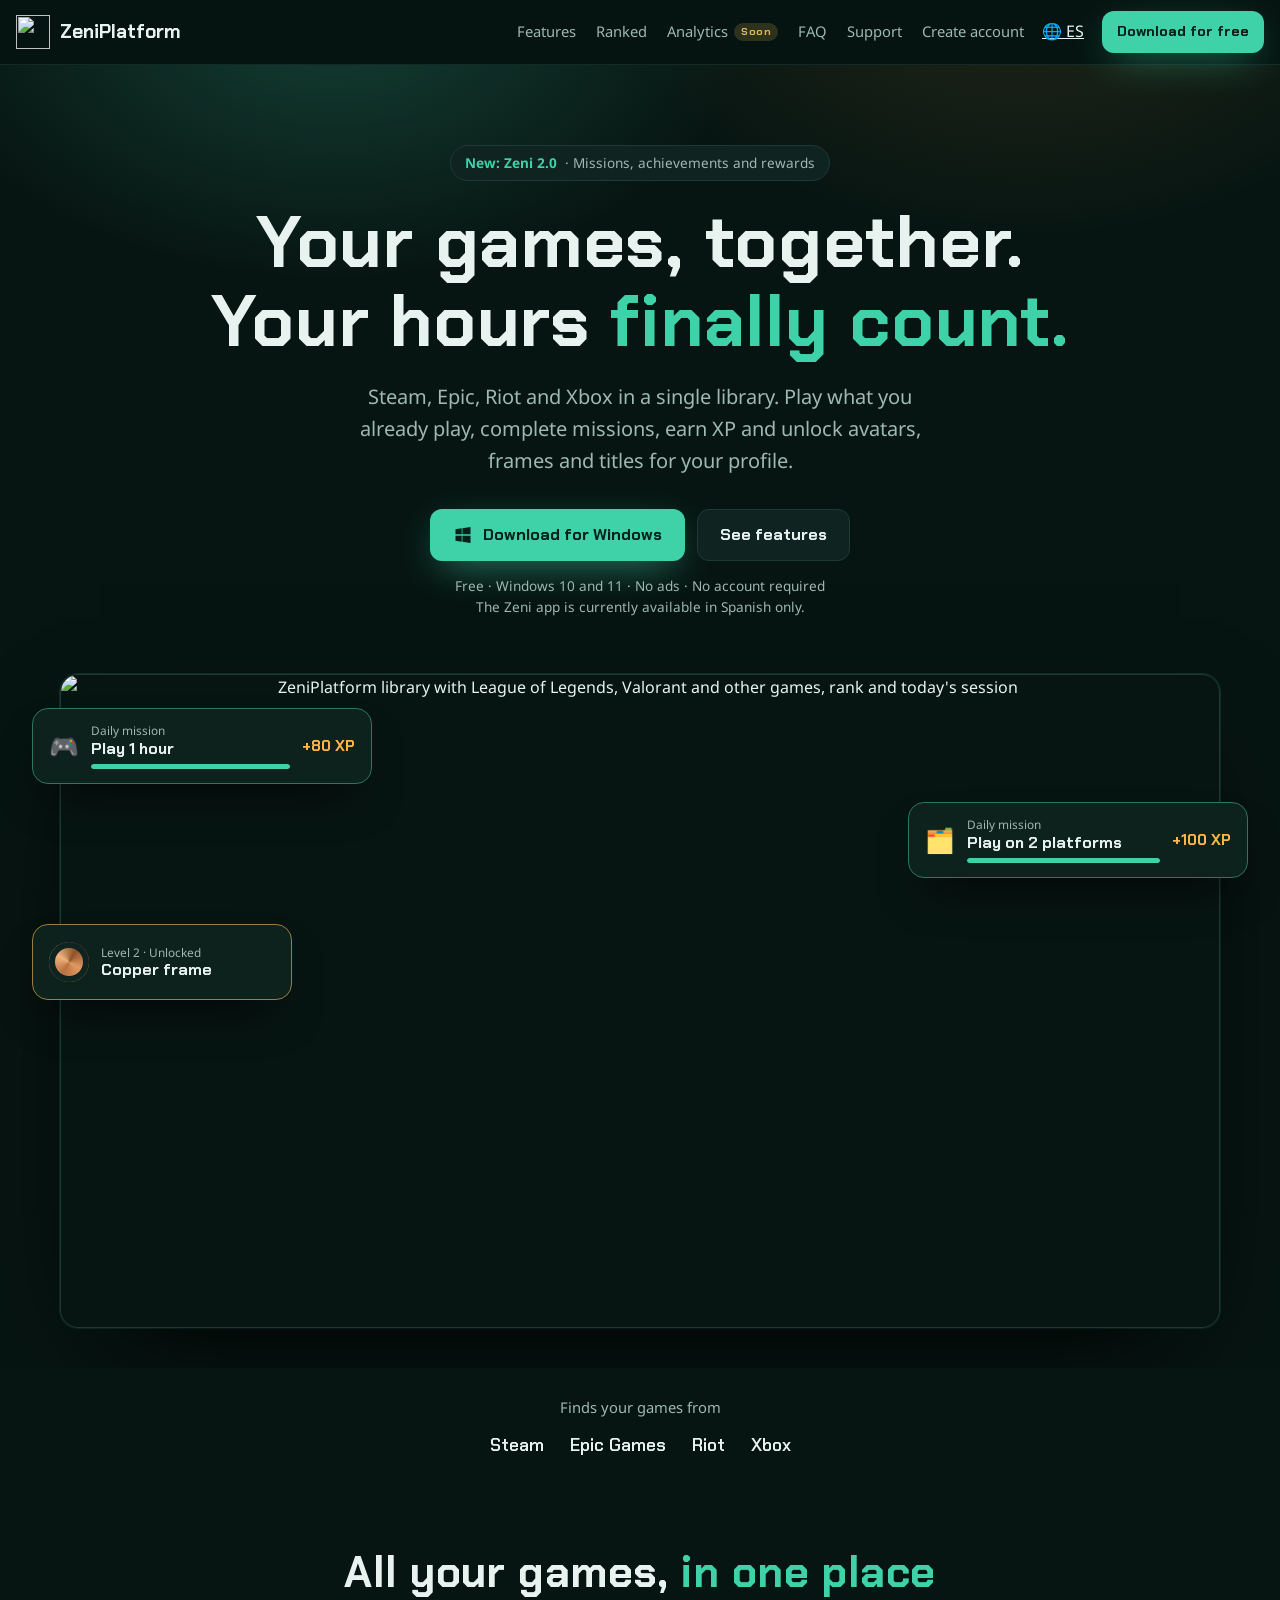
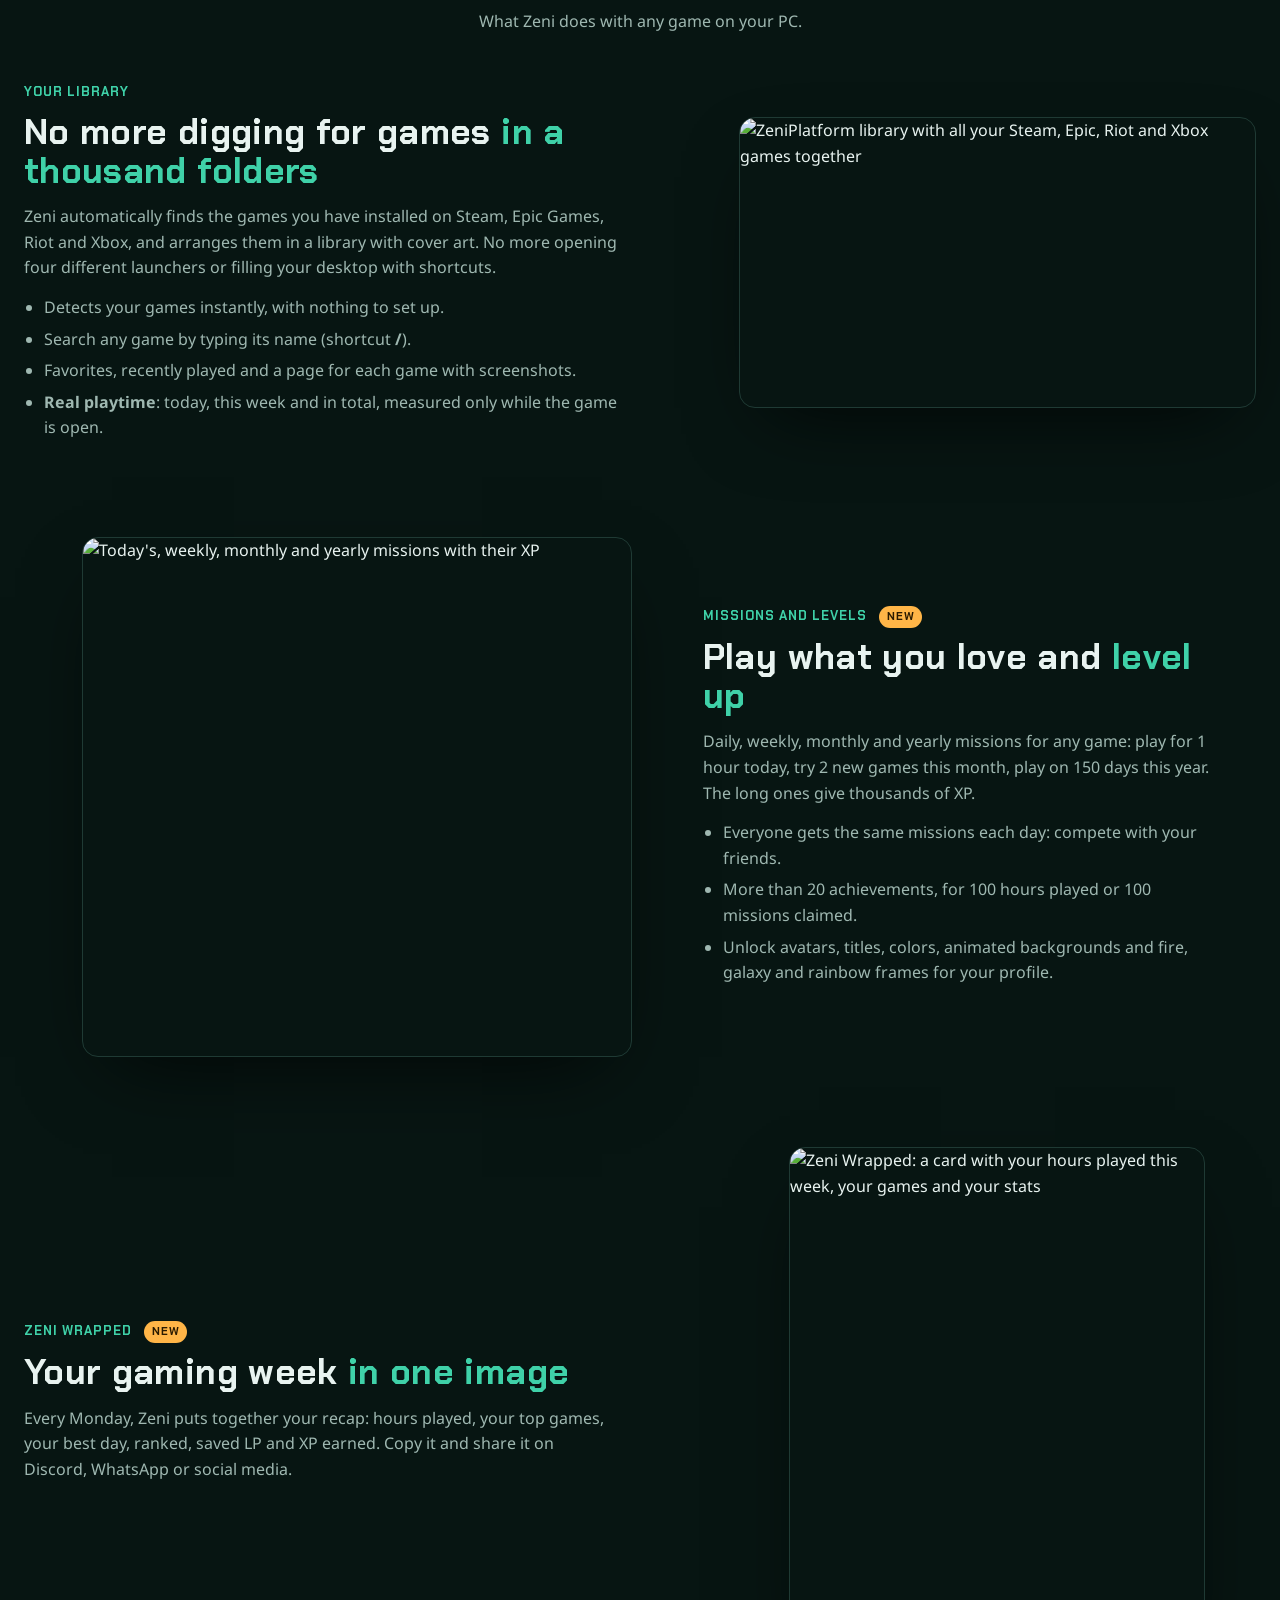
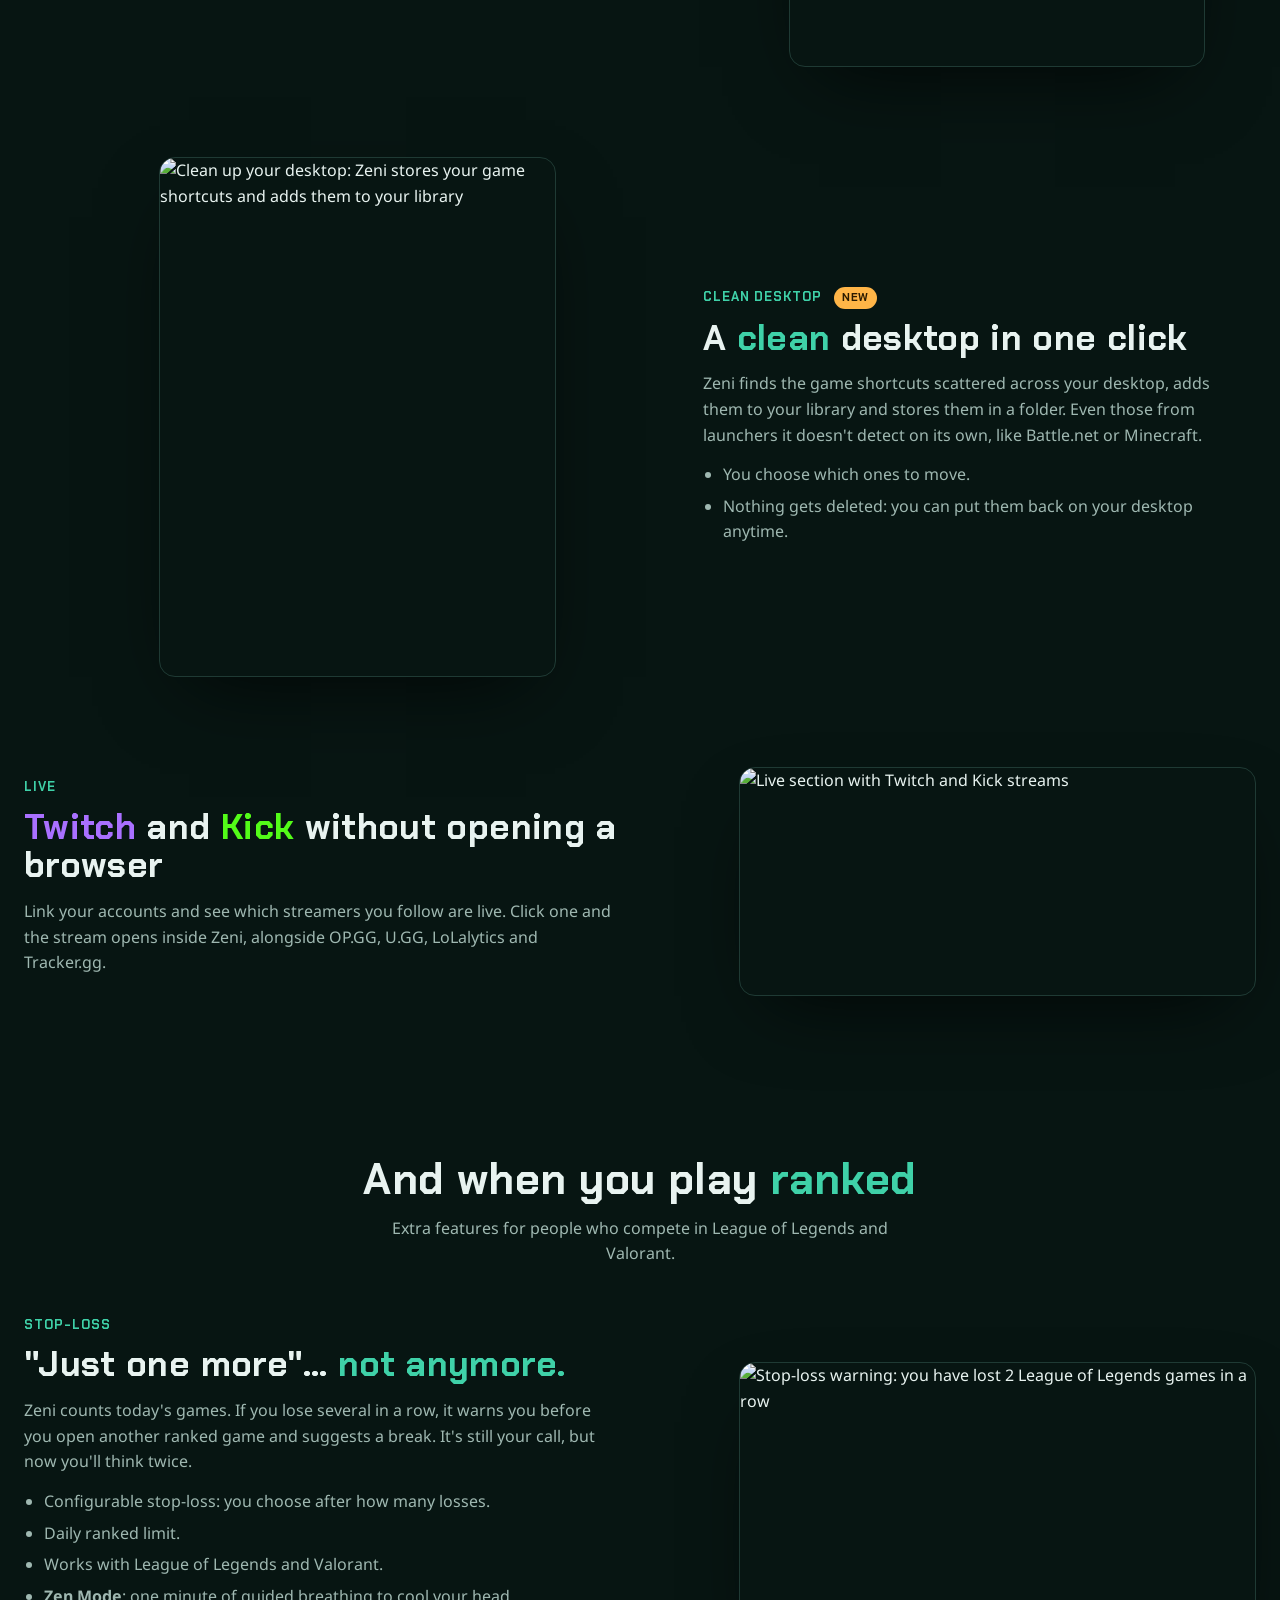
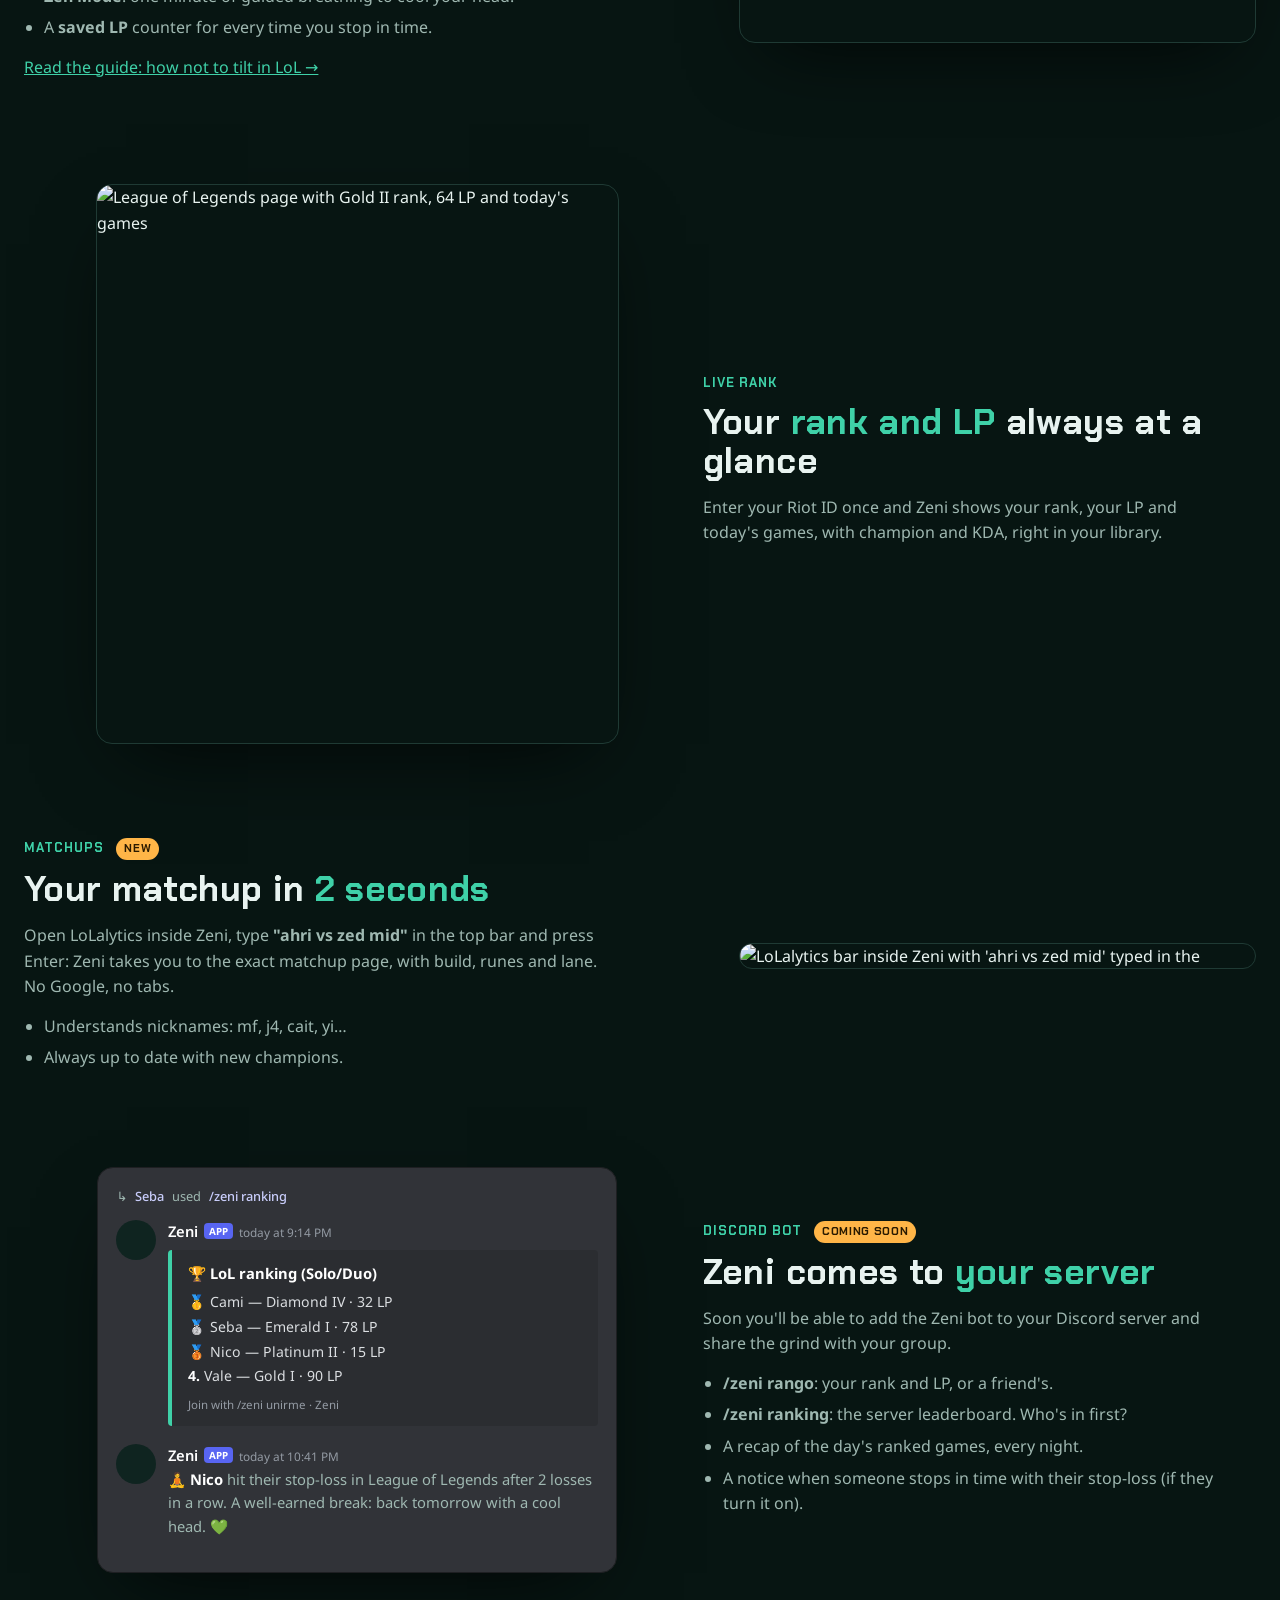
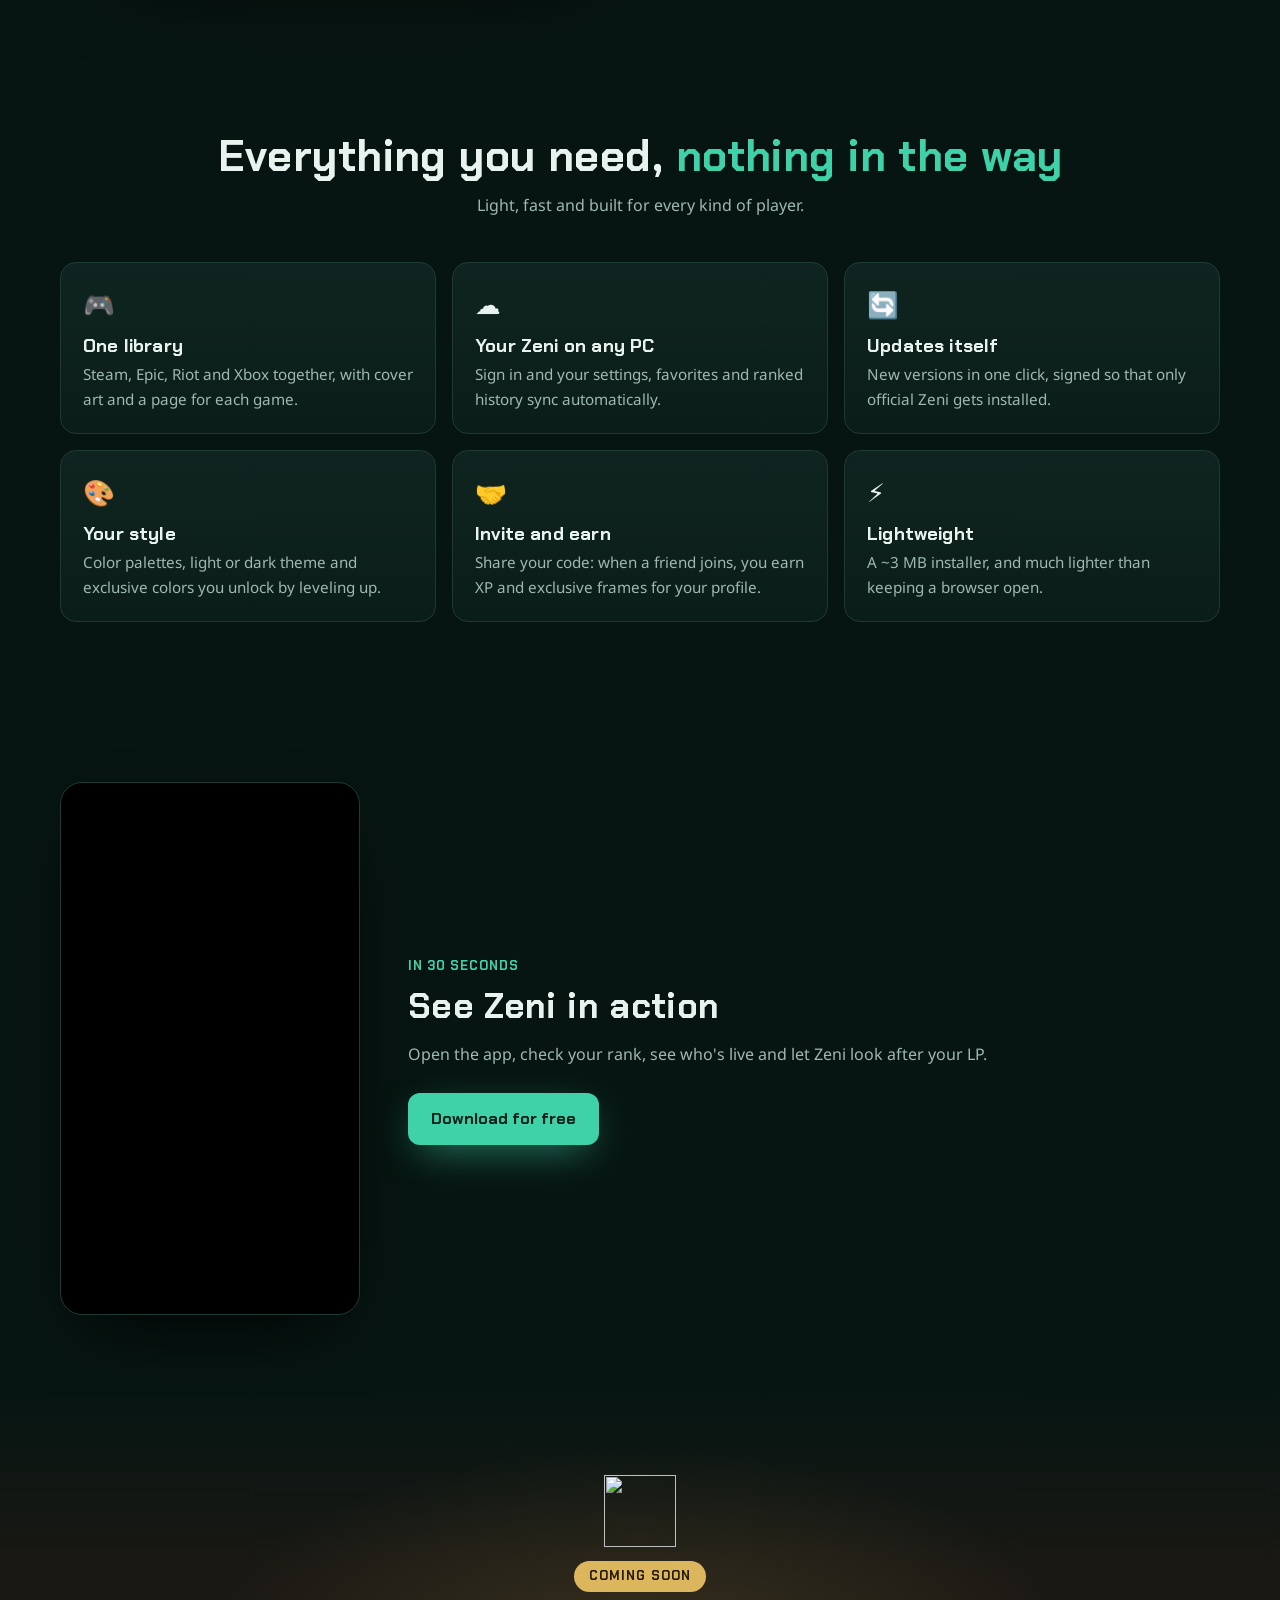
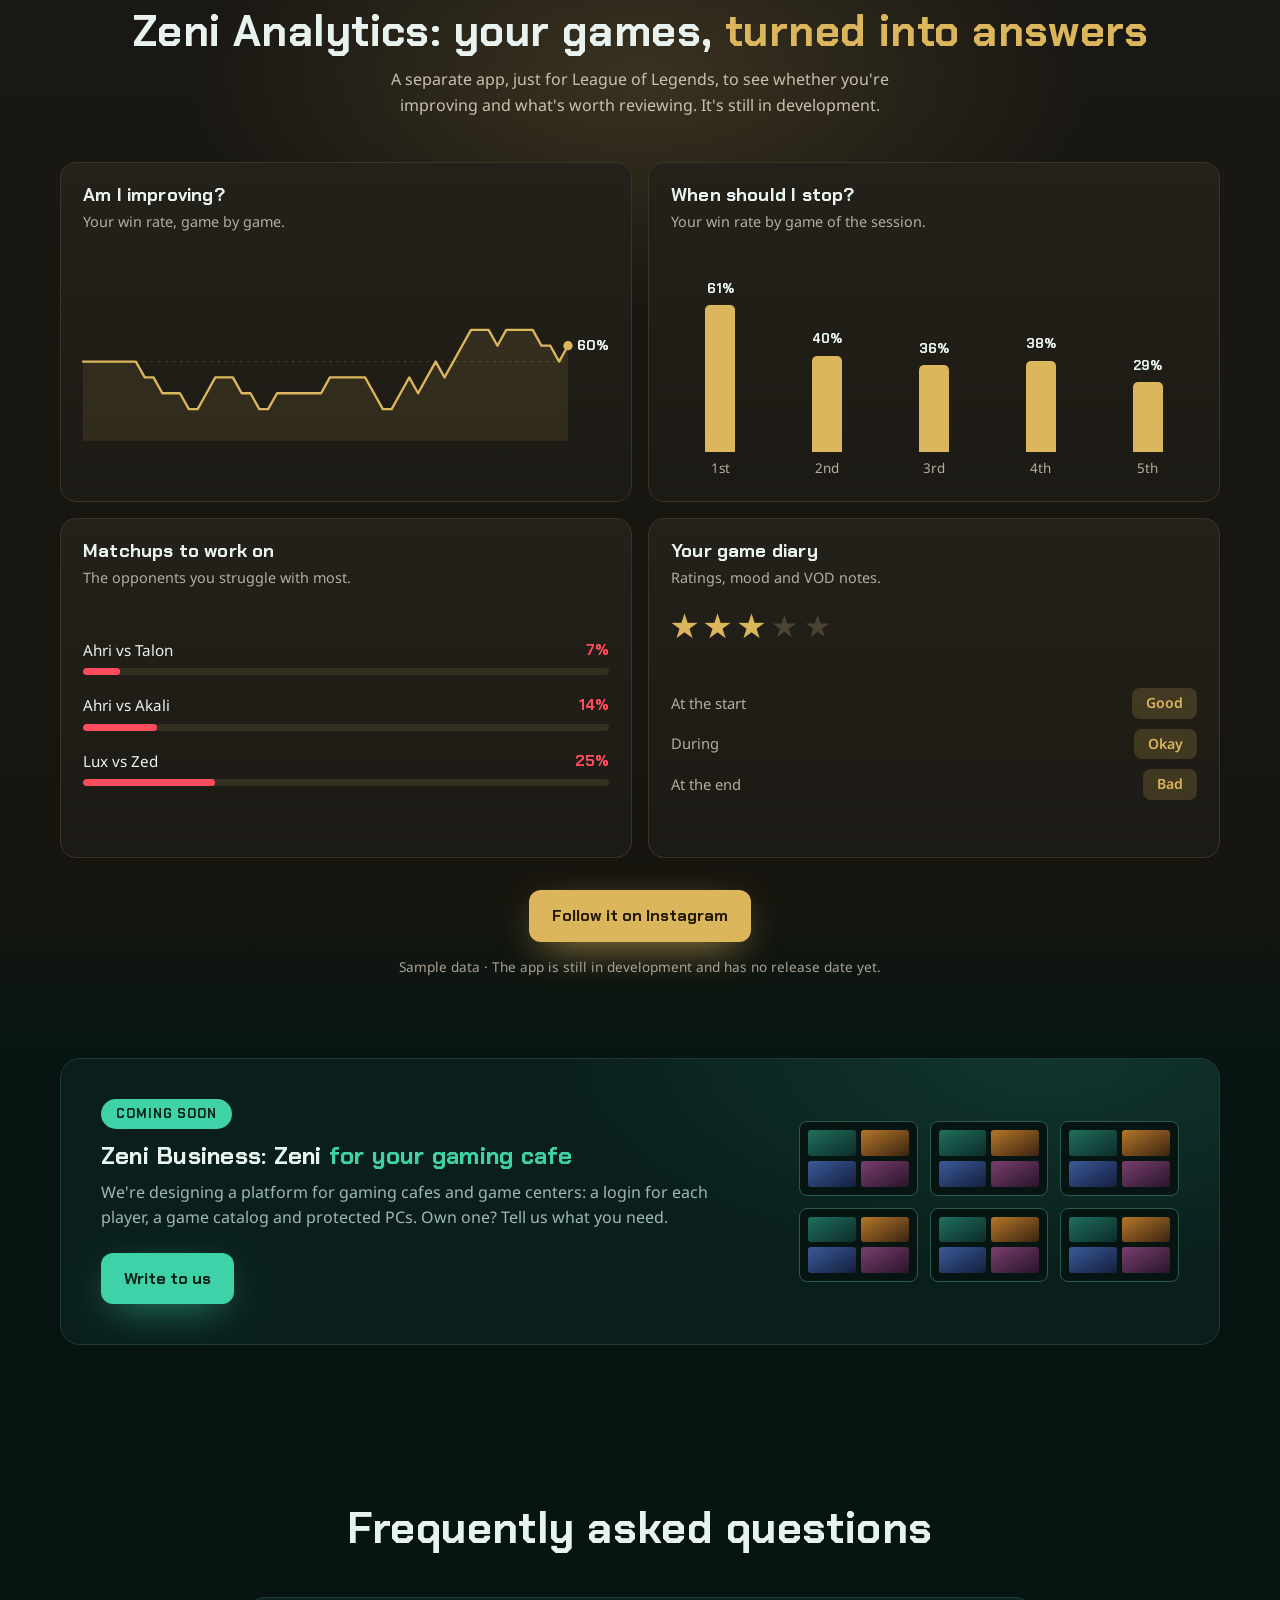
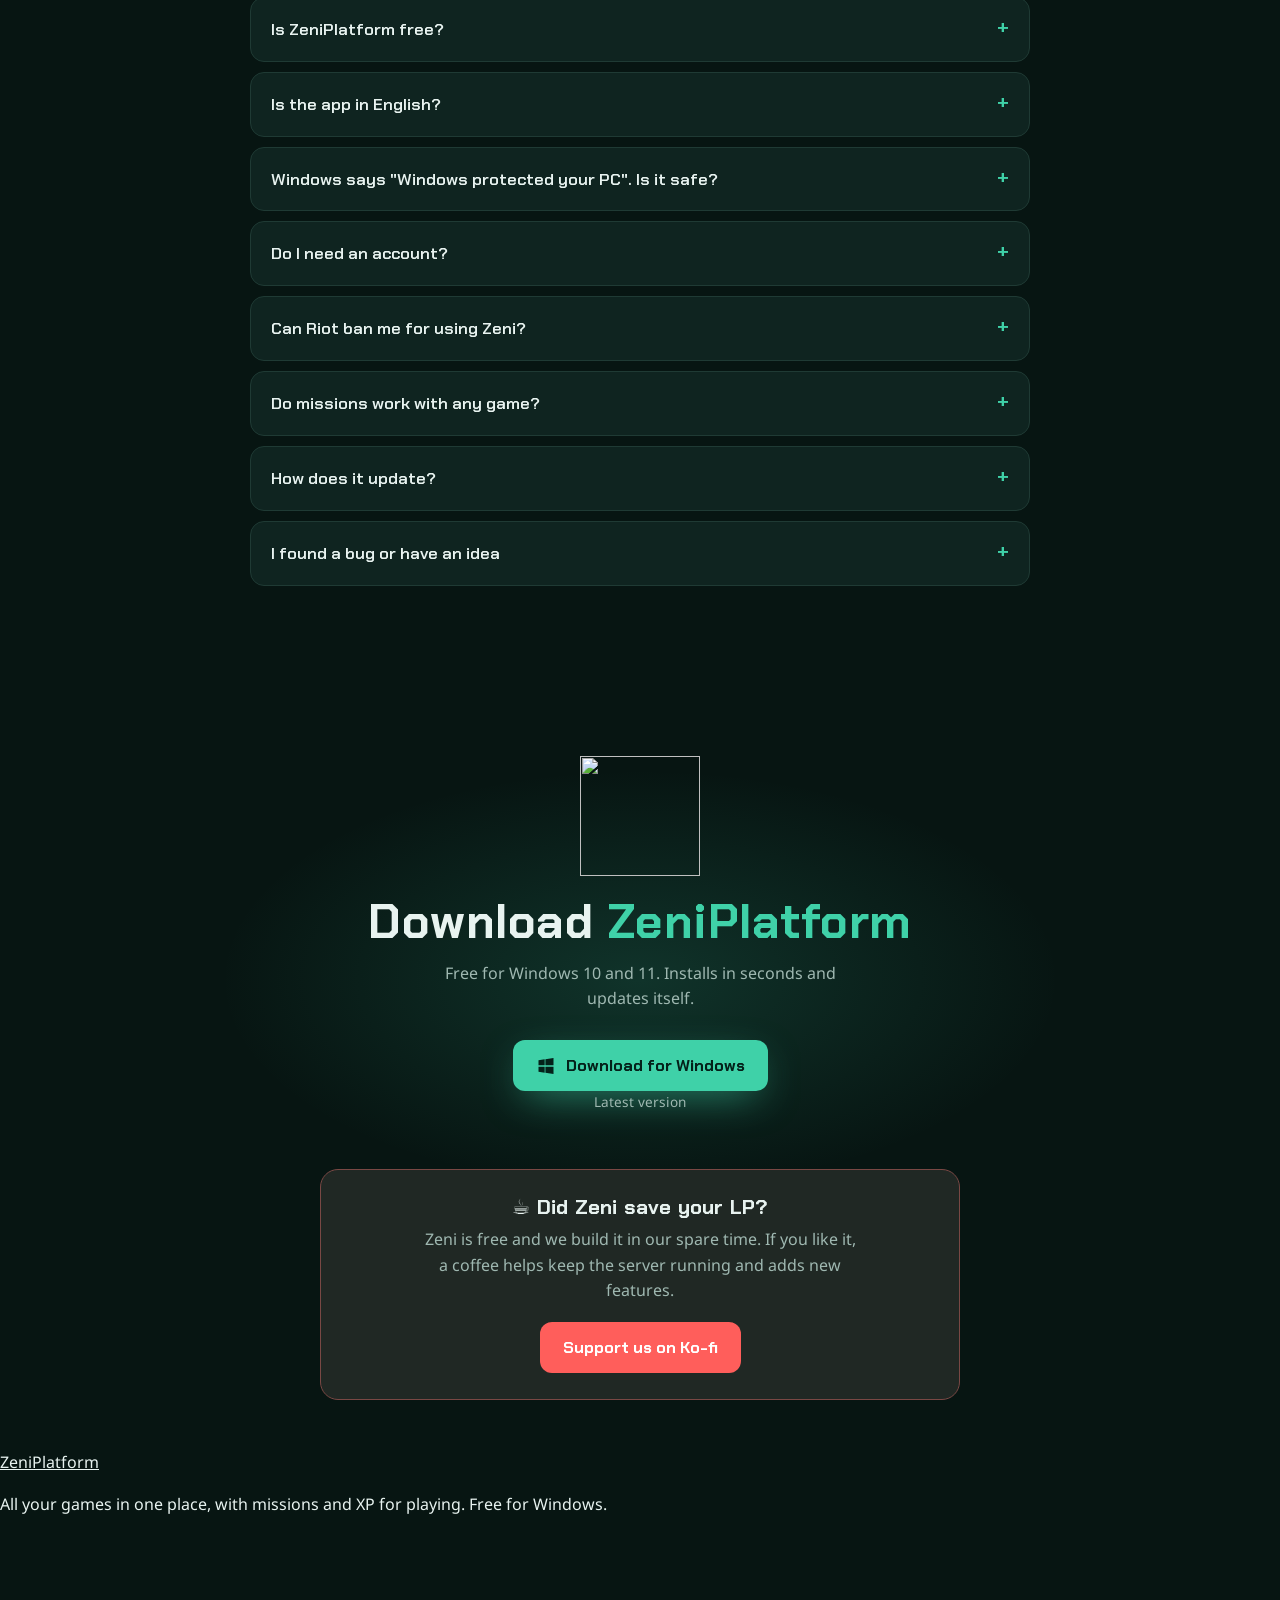
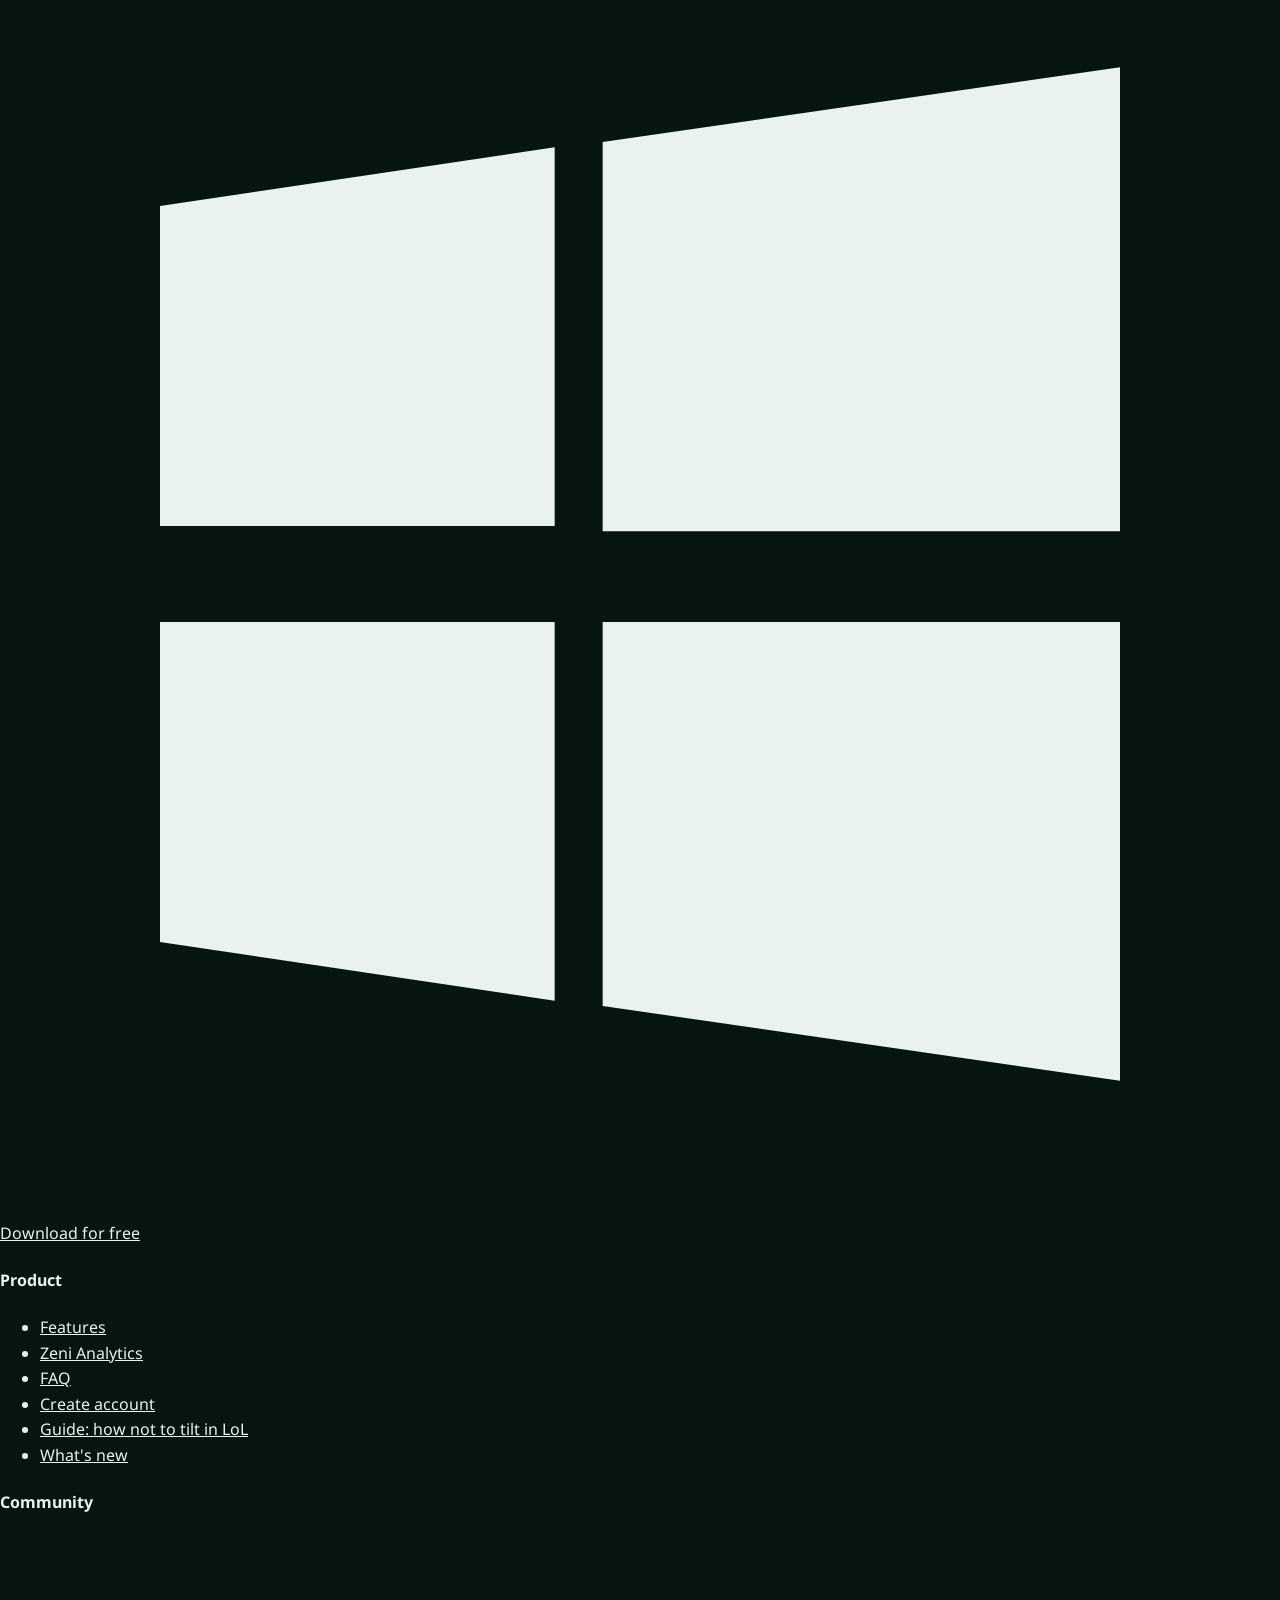
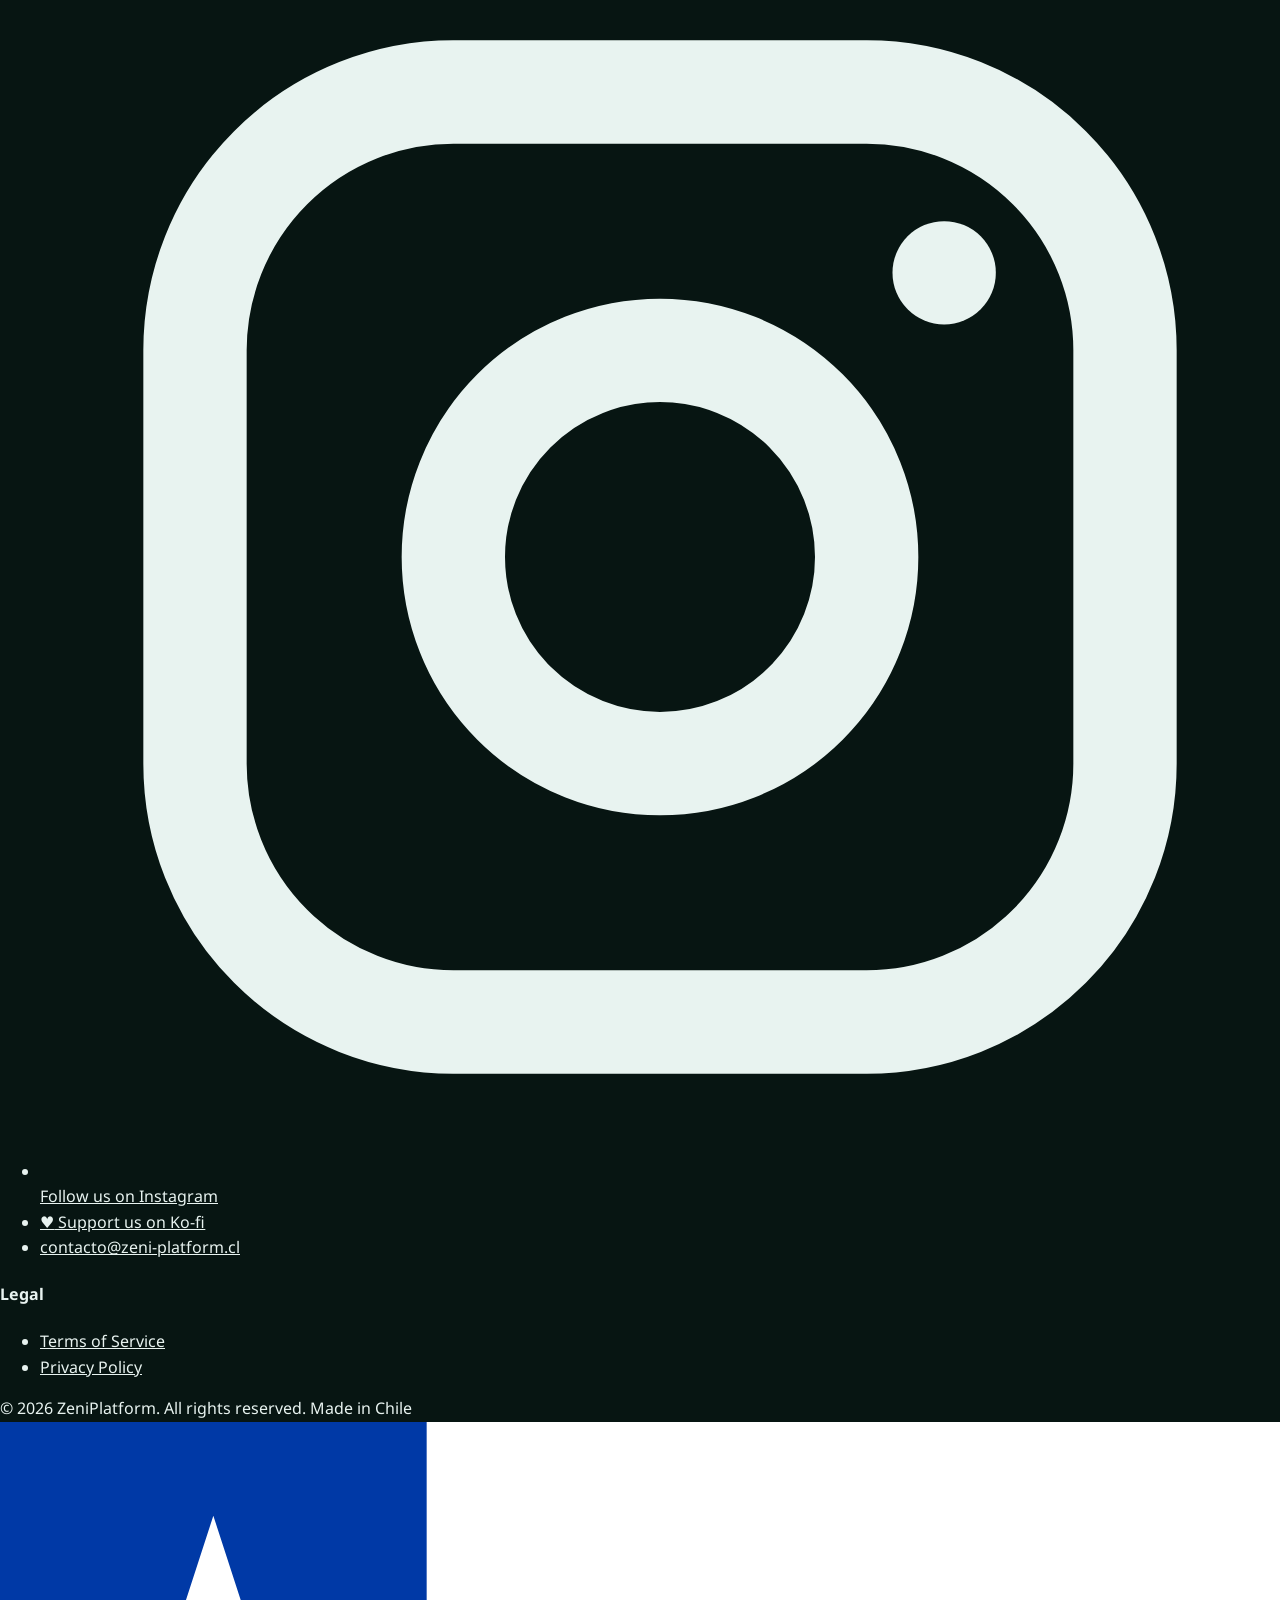
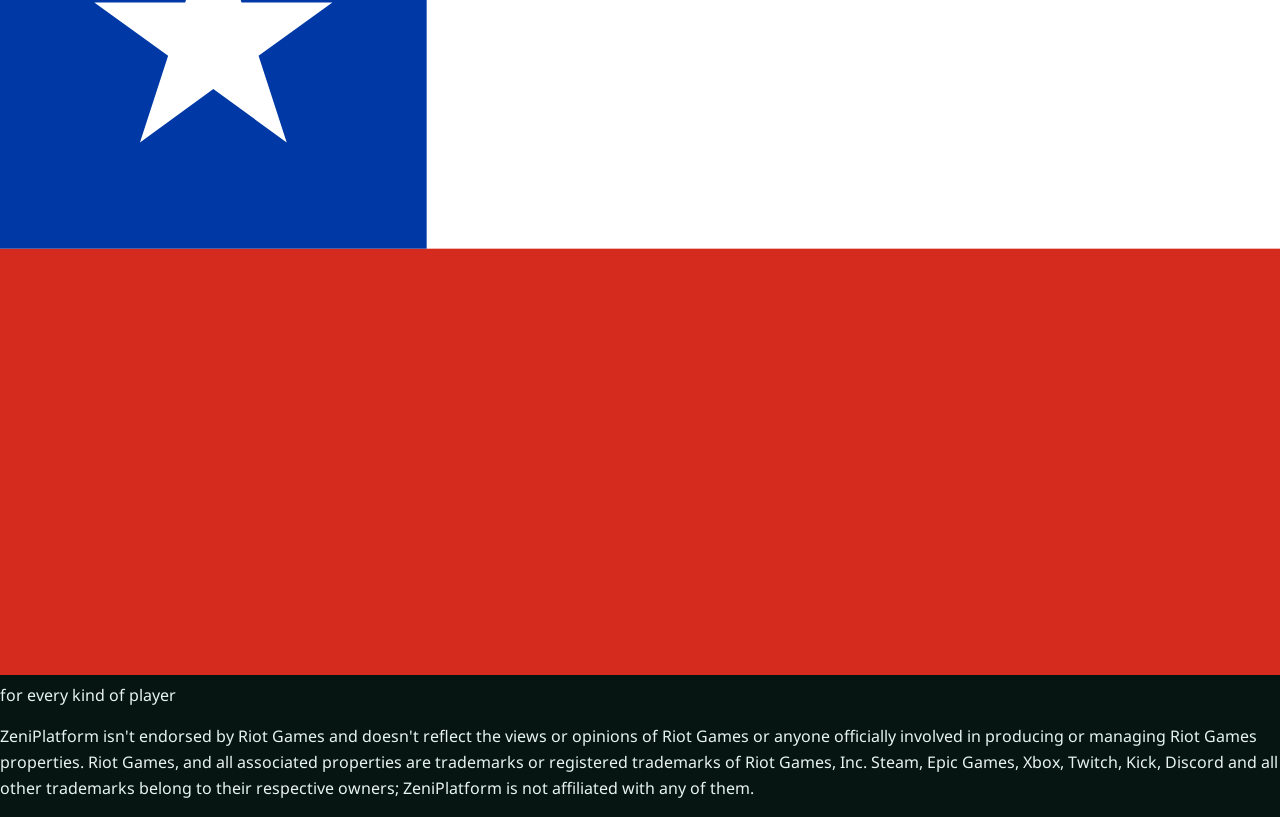
==== commit f4f3b377: "Replace hero capture and mark Discord bot as coming soon Use original placeholder art in the hero ca" ====
--- a/public/en/index.html
+++ b/public/en/index.html
@@ -24,7 +24,7 @@
   <meta name="twitter:title" content="ZeniPlatform · Your games, together. Your hours finally count.">
   <meta name="twitter:description" content="Free for Windows. Your game library with playtime, missions with XP, rewards and a weekly recap.">
   <meta name="twitter:image" content="https://www.zeni-platform.cl/img/og.png">
-  <script type="application/ld+json">[{"@context":"https://schema.org","@type":"SoftwareApplication","name":"ZeniPlatform","alternateName":"Zeni","description":"Free game launcher for Windows that brings together your Steam, Epic, Riot and Xbox games, tracks your playtime, gives you daily, weekly, monthly and yearly missions with XP, and creates a weekly recap to share. For ranked: League of Legends rank and LP, stop-loss, Zen Mode, LoLalytics matchups and a Discord bot.","applicationCategory":"GameApplication","operatingSystem":"Windows 10, Windows 11","url":"https://www.zeni-platform.cl/en/","downloadUrl":"https://github.com/ZeniPlatform/Zeni-releases/releases/latest/download/ZeniPlatform-setup.exe","image":"https://www.zeni-platform.cl/img/og.png","screenshot":["https://www.zeni-platform.cl/img/s1-library.webp","https://www.zeni-platform.cl/img/s6-missions.webp","https://www.zeni-platform.cl/img/s7-wrapped.webp","https://www.zeni-platform.cl/img/s3-guard.webp","https://www.zeni-platform.cl/img/s5-live.webp"],"inLanguage":"en","offers":{"@type":"Offer","price":"0","priceCurrency":"USD"},"publisher":{"@type":"Organization","name":"ZeniPlatform","url":"https://www.zeni-platform.cl/en/","logo":"https://www.zeni-platform.cl/img/icon-192.png","sameAs":["https://www.instagram.com/zeni_platform/"]}},{"@context":"https://schema.org","@type":"FAQPage","inLanguage":"en","mainEntity":[{"@type":"Question","name":"Is it free?","acceptedAnswer":{"@type":"Answer","text":"Yes, and it always will be for players. No ads, and we don't sell your data."}},{"@type":"Question","name":"Is the app in English?","acceptedAnswer":{"@type":"Answer","text":"Not yet: the Zeni app is currently available in Spanish only. This website is available in both languages."}},{"@type":"Question","name":"Windows says \"Windows protected your PC\". Is it safe?","acceptedAnswer":{"@type":"Answer","text":"Yes. It appears because Zeni is a new app and doesn't have a Windows signing certificate yet (they are very expensive for an independent project). Click More info → Run anyway. Updates are signed: Zeni only installs official versions."}},{"@type":"Question","name":"Do I need an account?","acceptedAnswer":{"@type":"Answer","text":"No. The library, the stop-loss and the ranked limit work without one. A Zeni account is optional and lets you see your LoL rank, sync across PCs, link Twitch, Kick and Discord, and earn XP with missions and achievements."}},{"@type":"Question","name":"Can Riot ban me for using Zeni?","acceptedAnswer":{"@type":"Answer","text":"No. Zeni doesn't touch game files or interfere with your matches: it only opens the game and checks your rank with Riot's official API, just like OP.GG."}},{"@type":"Question","name":"Do missions work with any game?","acceptedAnswer":{"@type":"Answer","text":"Yes. Missions use what Zeni measures in any game in your library: playtime, days played, different games and new games. If you play LoL or Valorant ranked, ranked missions show up too. To claim the XP you need a free Zeni account."}},{"@type":"Question","name":"How do I add the Discord bot to my server?","acceptedAnswer":{"@type":"Answer","text":"In Zeni, open Settings (Ajustes) and, in the Discord section, click Add the bot to a server (Agregar el bot a un servidor). Then each person types /zeni unirme (with their Discord linked in Zeni) and the server admins choose the recap channel with /zeni canal."}},{"@type":"Question","name":"How does it update?","acceptedAnswer":{"@type":"Answer","text":"By itself. When a new version comes out, Zeni lets you know and installs it in one click, without losing your data."}},{"@type":"Question","name":"I found a bug or have an idea","acceptedAnswer":{"@type":"Answer","text":"Tell us! Inside Zeni, in the sidebar, click Send feedback (Enviar comentarios). We read every message."}}]}]</script>
+  <script type="application/ld+json">[{"@context":"https://schema.org","@type":"SoftwareApplication","name":"ZeniPlatform","alternateName":"Zeni","description":"Free game launcher for Windows that brings together your Steam, Epic, Riot and Xbox games, tracks your playtime, gives you daily, weekly, monthly and yearly missions with XP, and creates a weekly recap to share. For ranked: League of Legends rank and LP, stop-loss, Zen Mode and LoLalytics matchups.","applicationCategory":"GameApplication","operatingSystem":"Windows 10, Windows 11","url":"https://www.zeni-platform.cl/en/","downloadUrl":"https://github.com/ZeniPlatform/Zeni-releases/releases/latest/download/ZeniPlatform-setup.exe","image":"https://www.zeni-platform.cl/img/og.png","screenshot":["https://www.zeni-platform.cl/img/s1-library.webp","https://www.zeni-platform.cl/img/s6-missions.webp","https://www.zeni-platform.cl/img/s7-wrapped.webp","https://www.zeni-platform.cl/img/s3-guard.webp","https://www.zeni-platform.cl/img/s5-live.webp"],"inLanguage":"en","offers":{"@type":"Offer","price":"0","priceCurrency":"USD"},"publisher":{"@type":"Organization","name":"ZeniPlatform","url":"https://www.zeni-platform.cl/en/","logo":"https://www.zeni-platform.cl/img/icon-192.png","sameAs":["https://www.instagram.com/zeni_platform/"]}},{"@context":"https://schema.org","@type":"FAQPage","inLanguage":"en","mainEntity":[{"@type":"Question","name":"Is ZeniPlatform free?","acceptedAnswer":{"@type":"Answer","text":"Yes, and it always will be for players. No ads, and we don't sell your data. Zeni Analytics and Zeni Business are separate products and don't have pricing yet."}},{"@type":"Question","name":"Is the app in English?","acceptedAnswer":{"@type":"Answer","text":"Not yet: the Zeni app is currently available in Spanish only. This website is available in both languages."}},{"@type":"Question","name":"Windows says \"Windows protected your PC\". Is it safe?","acceptedAnswer":{"@type":"Answer","text":"Yes. It appears because Zeni is a new app and doesn't have a Windows signing certificate yet (they are very expensive for an independent project). Click More info → Run anyway. Updates are signed: Zeni only installs official versions."}},{"@type":"Question","name":"Do I need an account?","acceptedAnswer":{"@type":"Answer","text":"No. The library, the stop-loss and the ranked limit work without one. A Zeni account is optional and lets you see your LoL rank, sync across PCs, link Twitch, Kick and Discord, and earn XP with missions and achievements."}},{"@type":"Question","name":"Can Riot ban me for using Zeni?","acceptedAnswer":{"@type":"Answer","text":"No. Zeni doesn't touch game files or interfere with your matches: it only opens the game and checks your rank with Riot's official API, just like OP.GG."}},{"@type":"Question","name":"Do missions work with any game?","acceptedAnswer":{"@type":"Answer","text":"Yes. Missions use what Zeni measures in any game in your library: playtime, days played, different games and new games. If you play LoL or Valorant ranked, ranked missions show up too. To claim the XP you need a free Zeni account."}},{"@type":"Question","name":"How does it update?","acceptedAnswer":{"@type":"Answer","text":"By itself. When a new version comes out, Zeni lets you know and installs it in one click, without losing your data."}},{"@type":"Question","name":"I found a bug or have an idea","acceptedAnswer":{"@type":"Answer","text":"Tell us! Inside Zeni, in the sidebar, click Send feedback (Enviar comentarios). We read every message."}}]}]</script>
   <link rel="preconnect" href="https://fonts.googleapis.com">
   <link rel="preconnect" href="https://fonts.gstatic.com" crossorigin>
   <link href="https://fonts.googleapis.com/css2?family=Chakra+Petch:wght@600;700&family=Noto+Sans:wght@400;500;600&display=swap" rel="stylesheet">
@@ -511,9 +511,9 @@
             </div>
           </div>
           <div>
-            <span class="tag">Discord bot <span class="new">New</span></span>
+            <span class="tag">Discord bot <span class="new">Coming soon</span></span>
             <h3>Zeni comes to <em>your server</em></h3>
-            <p>Add the Zeni bot to your Discord server and share the grind with your group.</p>
+            <p>Soon you'll be able to add the Zeni bot to your Discord server and share the grind with your group.</p>
             <ul>
               <li><b>/zeni rango</b>: your rank and LP, or a friend's.</li>
               <li><b>/zeni ranking</b>: the server leaderboard. Who's in first?</li>
@@ -630,13 +630,12 @@
       <div class="wrap">
         <div class="section-head reveal"><h2>Frequently asked questions</h2></div>
         <div class="faq" data-stagger>
-          <details class="reveal"><summary>Is it free?</summary><p>Yes, and it always will be for players. No ads, and we don't sell your data.</p></details>
+          <details class="reveal"><summary>Is ZeniPlatform free?</summary><p>Yes, and it always will be for players. No ads, and we don't sell your data. Zeni Analytics and Zeni Business are separate products and don't have pricing yet.</p></details>
           <details class="reveal"><summary>Is the app in English?</summary><p>Not yet: the Zeni app is currently available in Spanish only. This website is available in both languages.</p></details>
           <details class="reveal"><summary>Windows says "Windows protected your PC". Is it safe?</summary><p>Yes. It appears because Zeni is a new app and doesn't have a Windows signing certificate yet (they are very expensive for an independent project). Click <b>More info → Run anyway</b>. Updates are signed: Zeni only installs official versions.</p></details>
           <details class="reveal"><summary>Do I need an account?</summary><p>No. The library, the stop-loss and the ranked limit work without one. A Zeni account is optional and lets you see your LoL rank, sync across PCs, link Twitch, Kick and Discord, and earn XP with missions and achievements.</p></details>
           <details class="reveal"><summary>Can Riot ban me for using Zeni?</summary><p>No. Zeni doesn't touch game files or interfere with your matches: it only opens the game and checks your rank with Riot's official API, just like OP.GG.</p></details>
           <details class="reveal"><summary>Do missions work with any game?</summary><p>Yes. Missions use what Zeni measures in any game in your library: playtime, days played, different games and new games. If you play LoL or Valorant ranked, ranked missions show up too. To claim the XP you need a free Zeni account.</p></details>
-          <details class="reveal"><summary>How do I add the Discord bot to my server?</summary><p>In Zeni, open <b>Settings</b> (Ajustes) and, in the Discord section, click <b>Add the bot to a server</b> (Agregar el bot a un servidor). Then each person types <b>/zeni unirme</b> (with their Discord linked in Zeni) and the server admins choose the recap channel with <b>/zeni canal</b>.</p></details>
           <details class="reveal"><summary>How does it update?</summary><p>By itself. When a new version comes out, Zeni lets you know and installs it in one click, without losing your data.</p></details>
           <details class="reveal"><summary>I found a bug or have an idea</summary><p>Tell us! Inside Zeni, in the sidebar, click <b>Send feedback</b> (Enviar comentarios). We read every message.</p></details>
         </div>
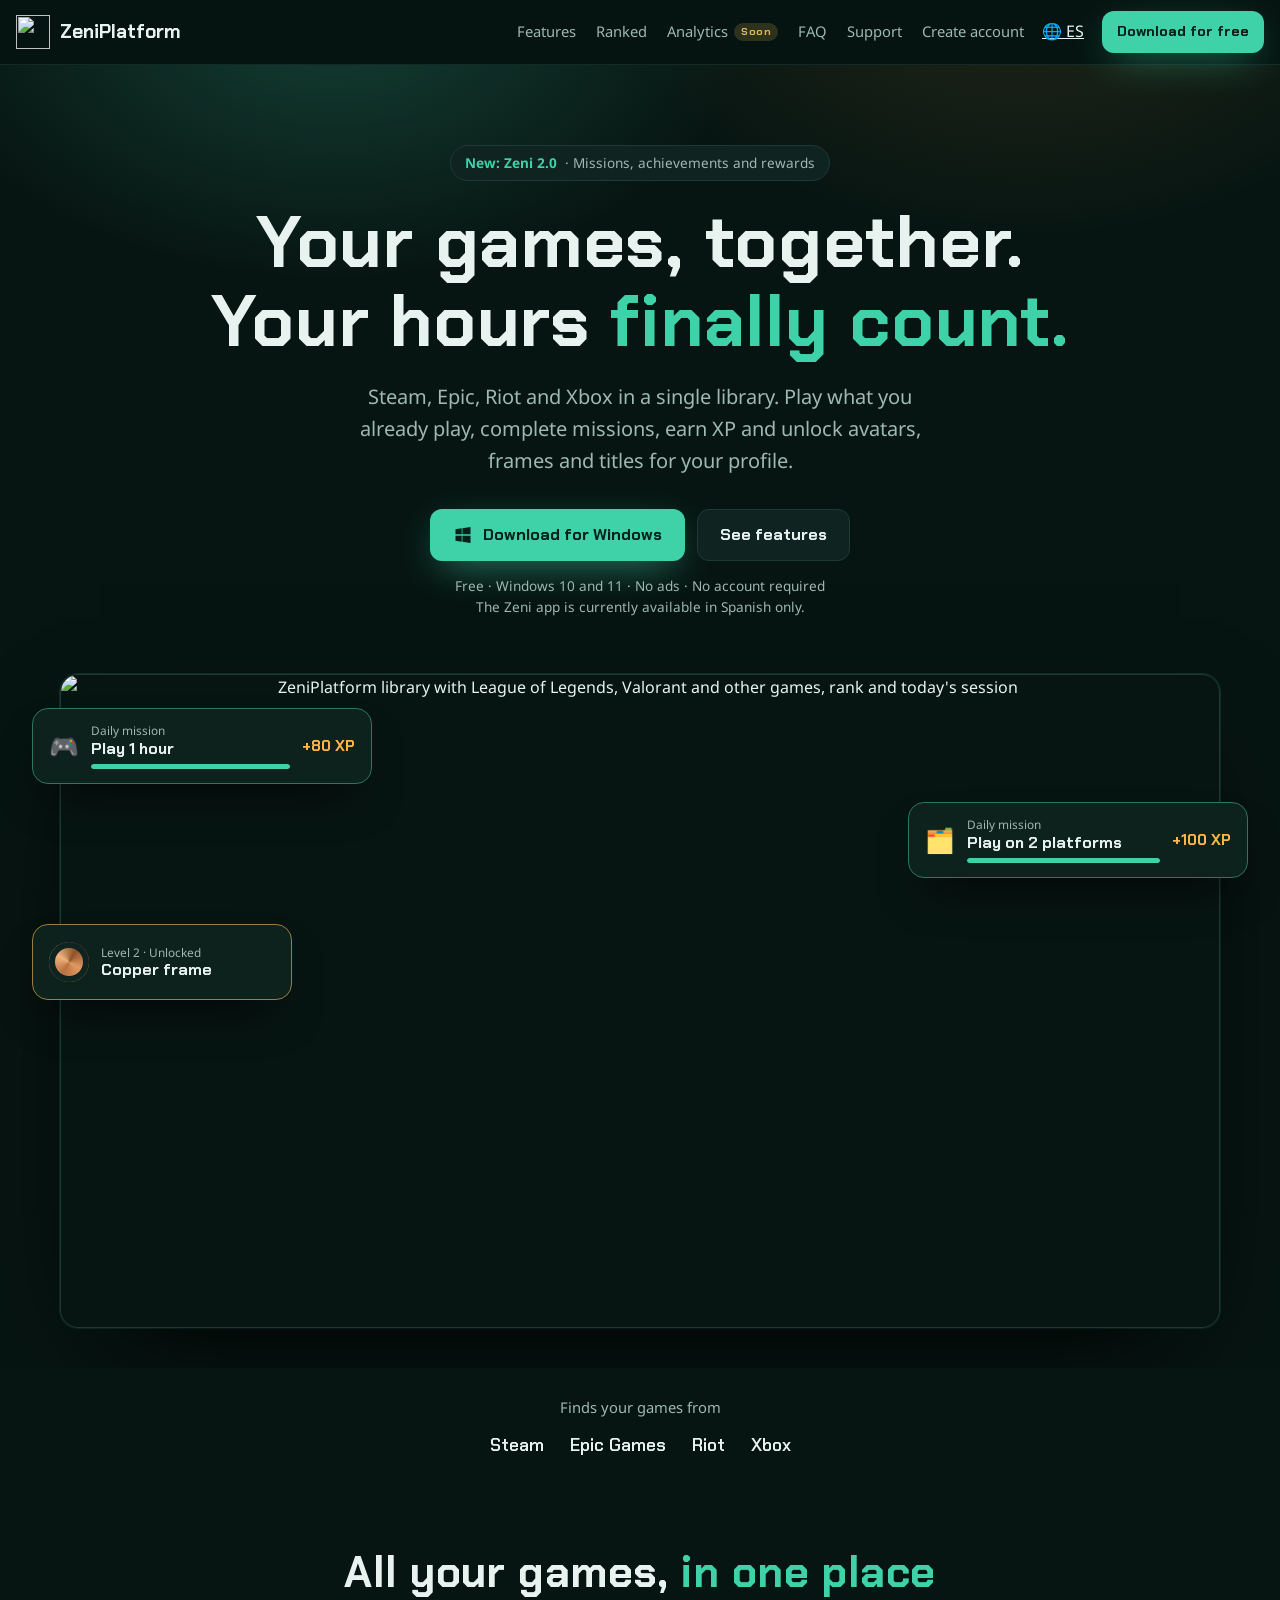
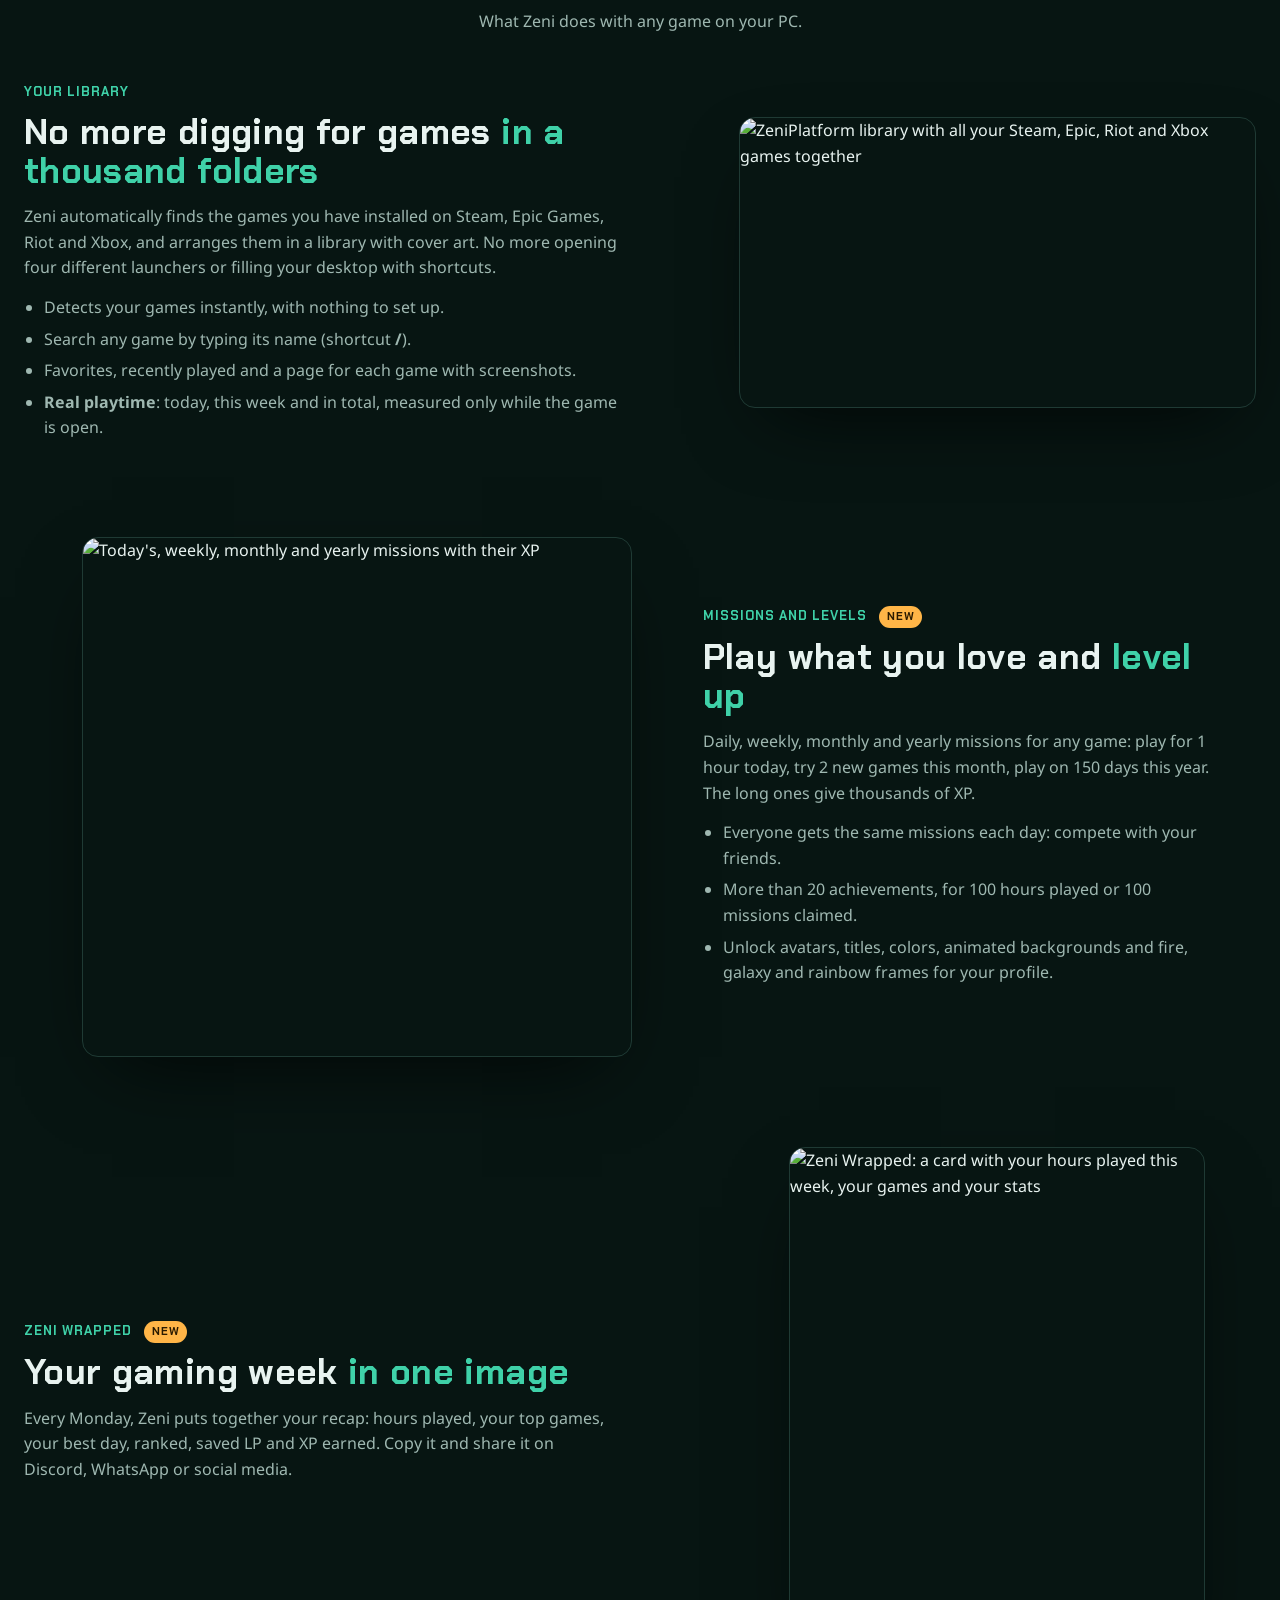
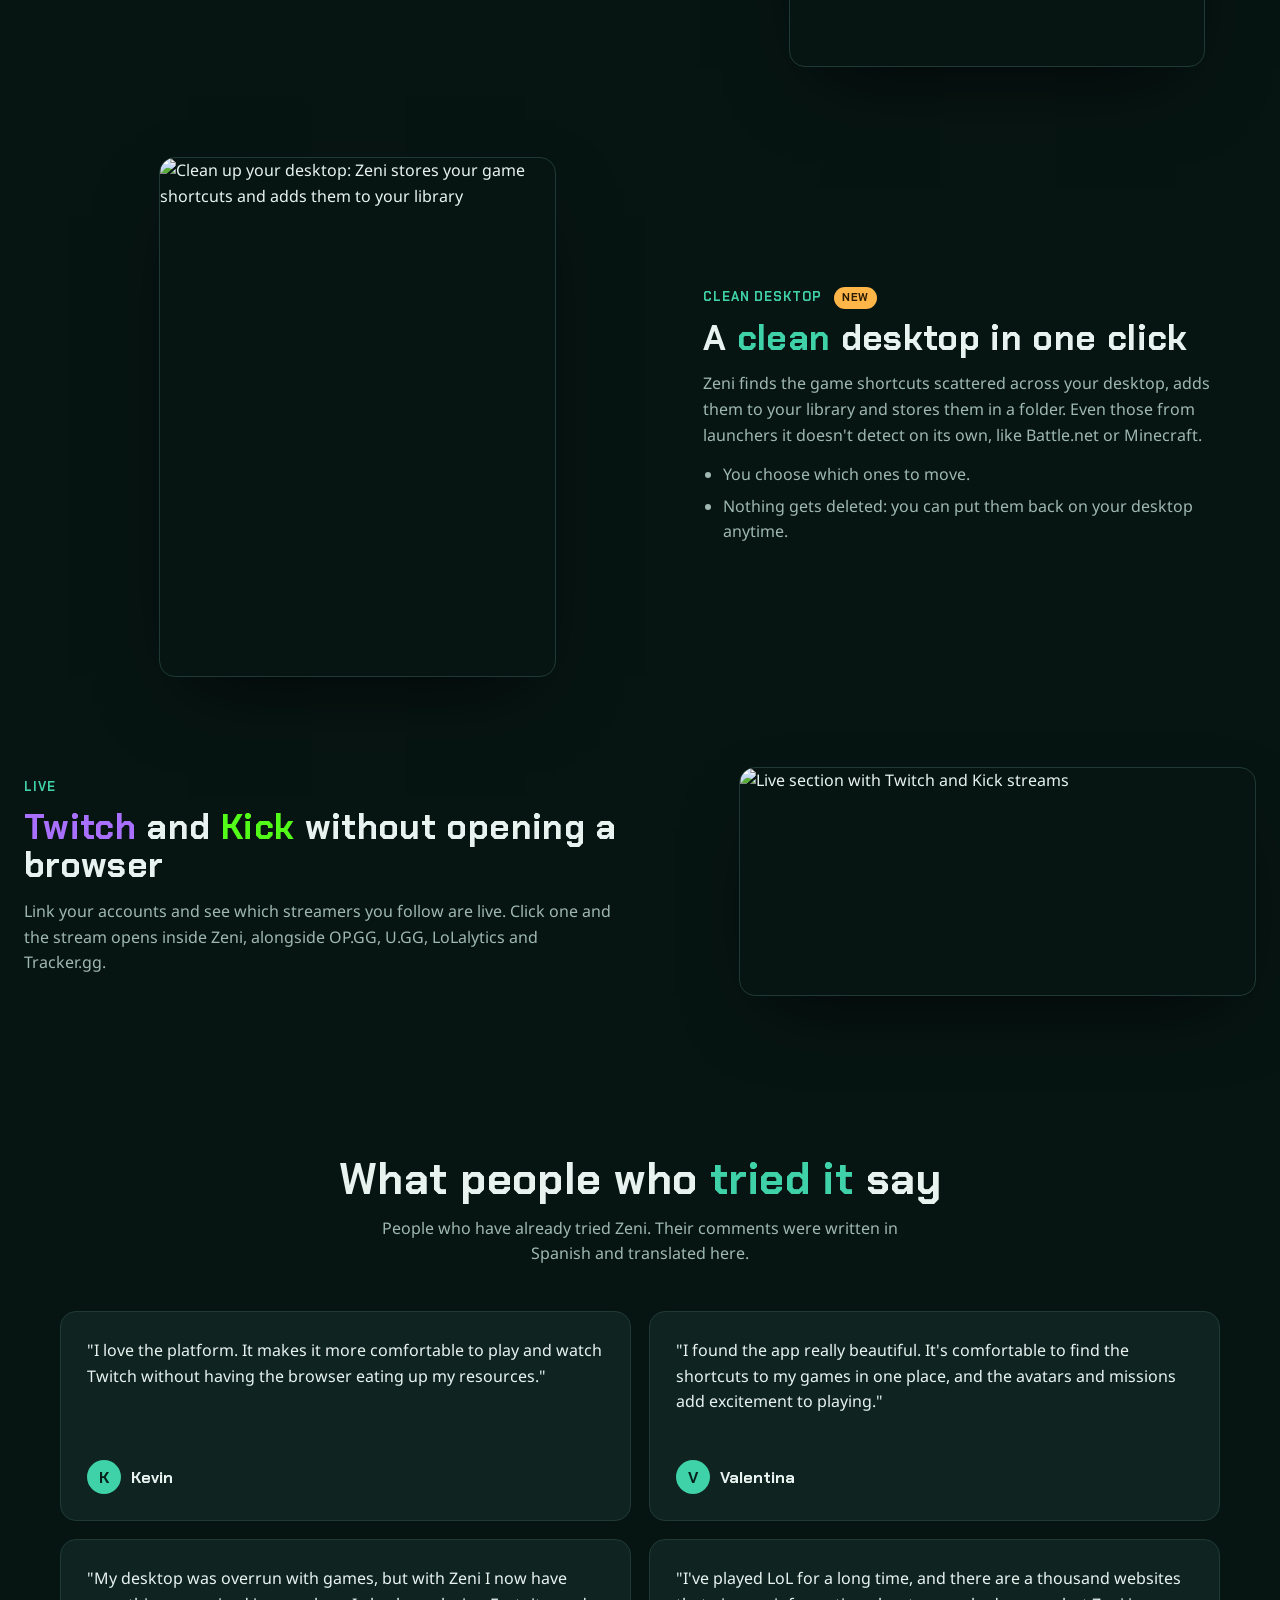
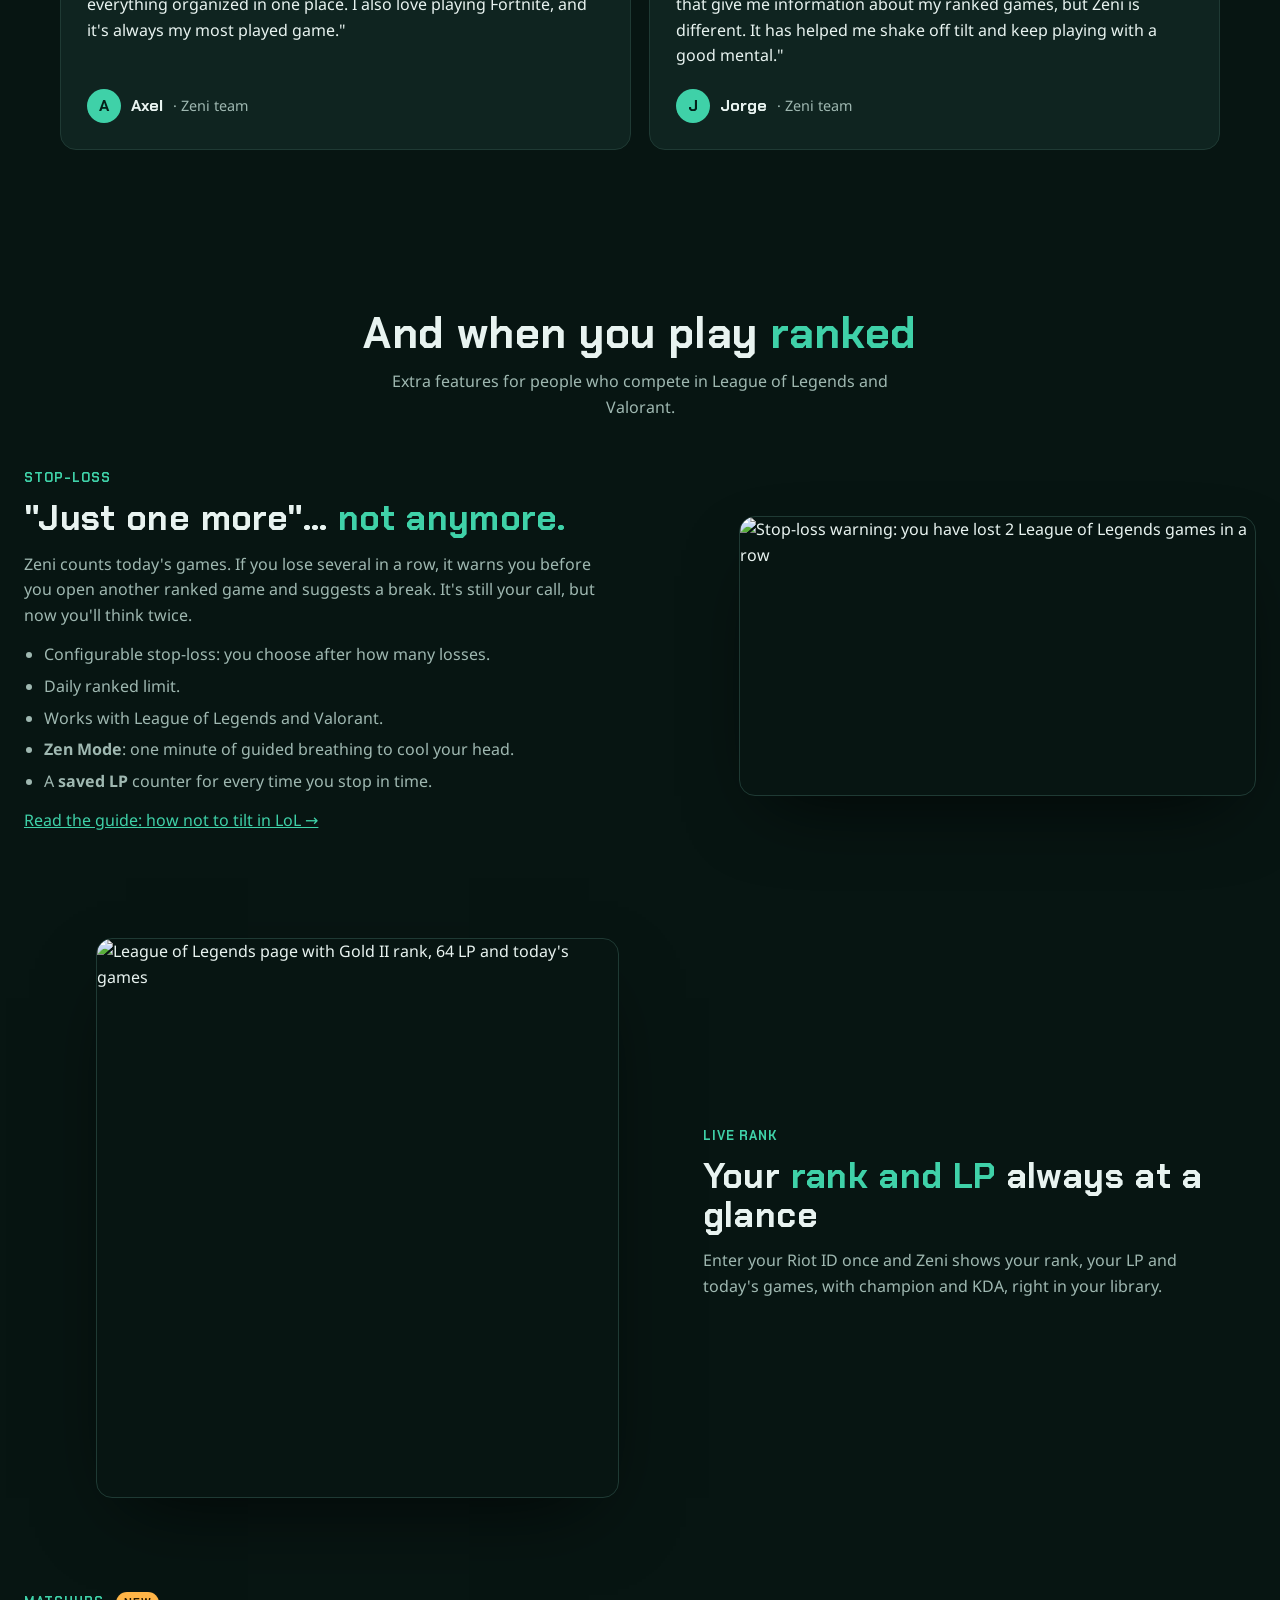
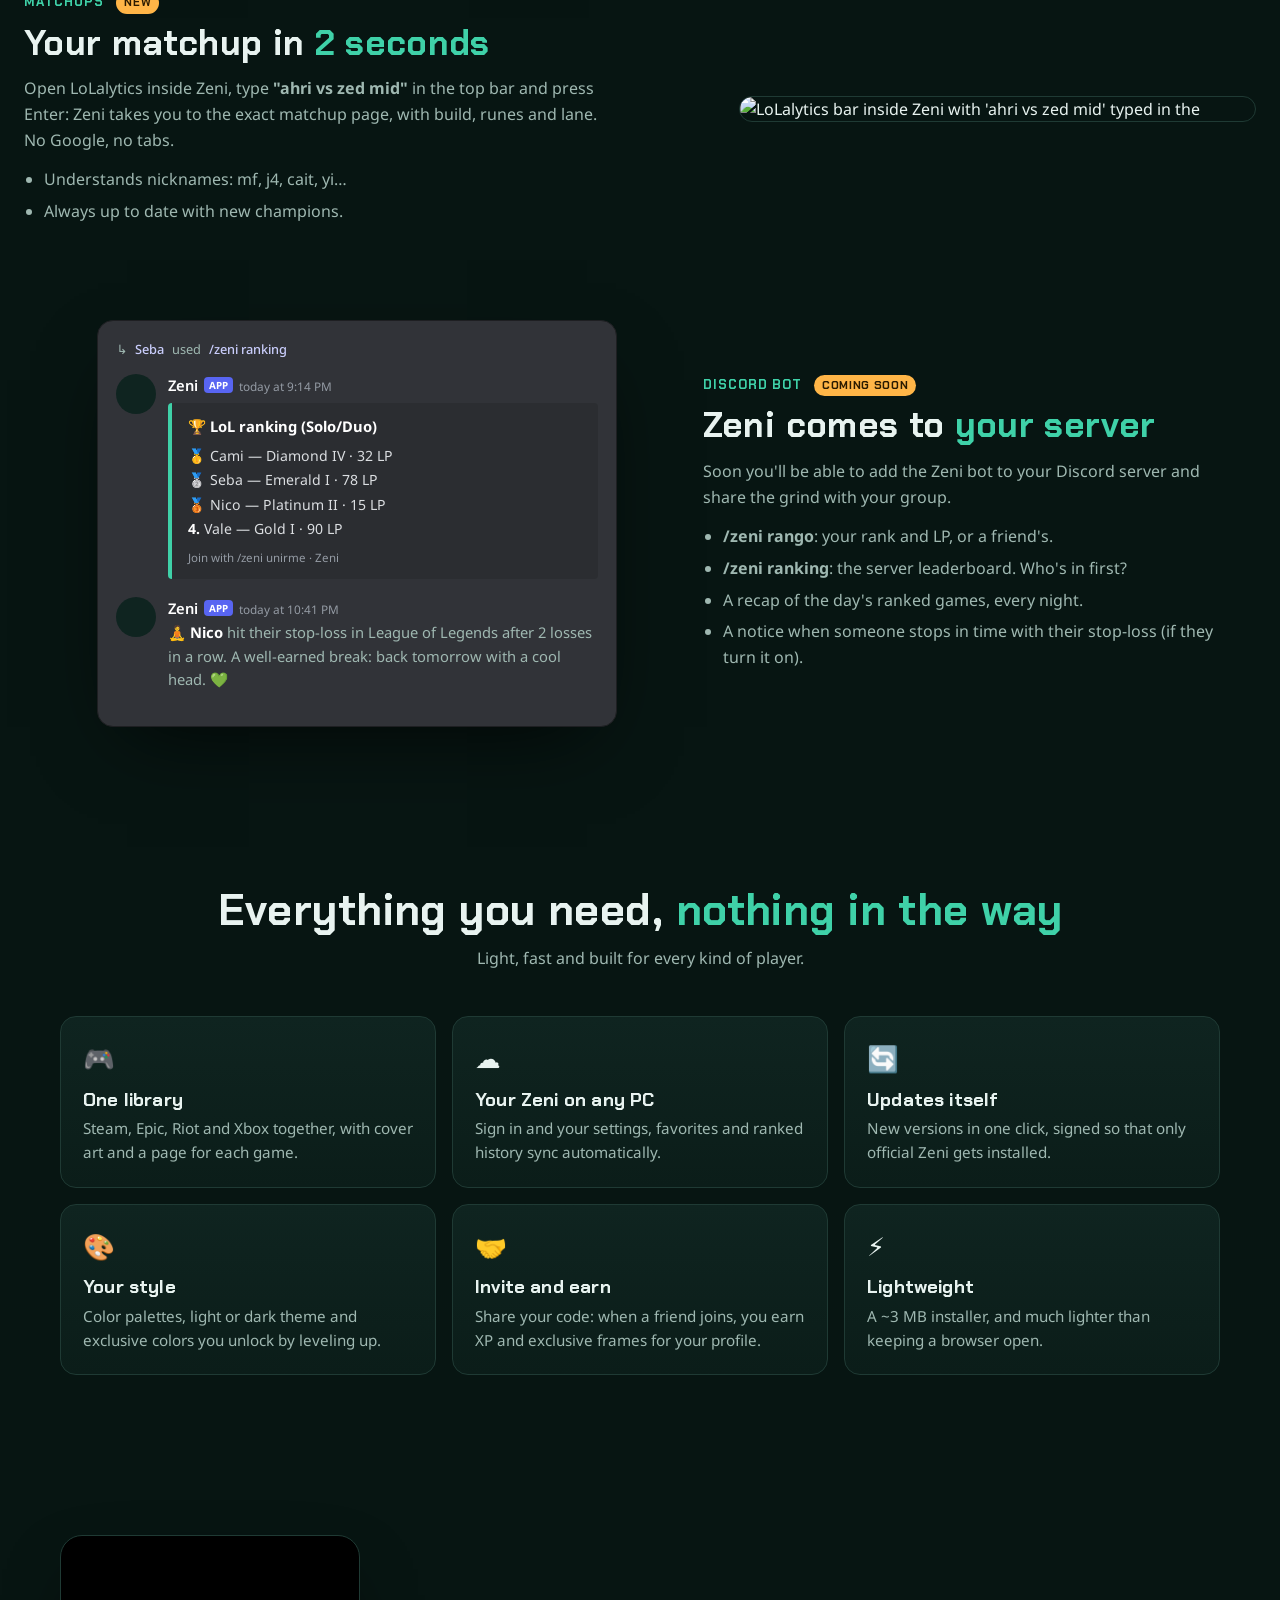
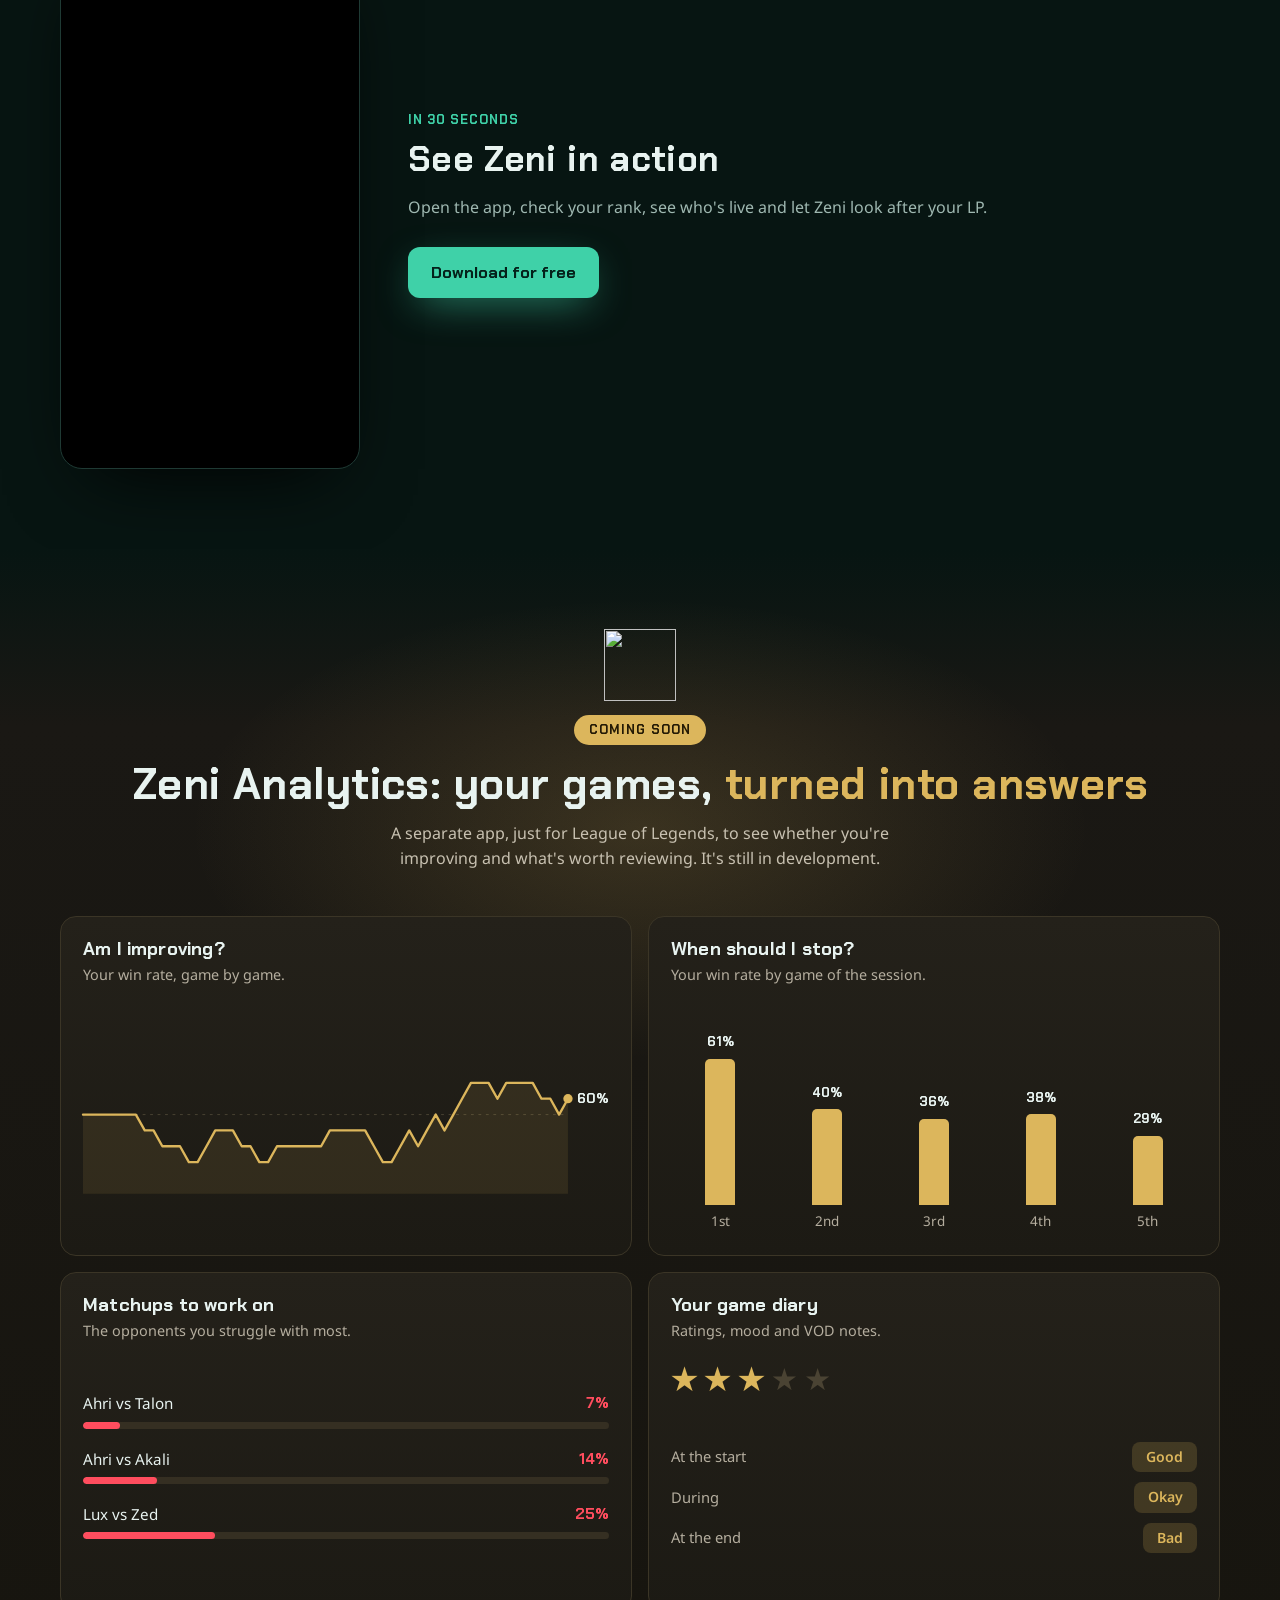
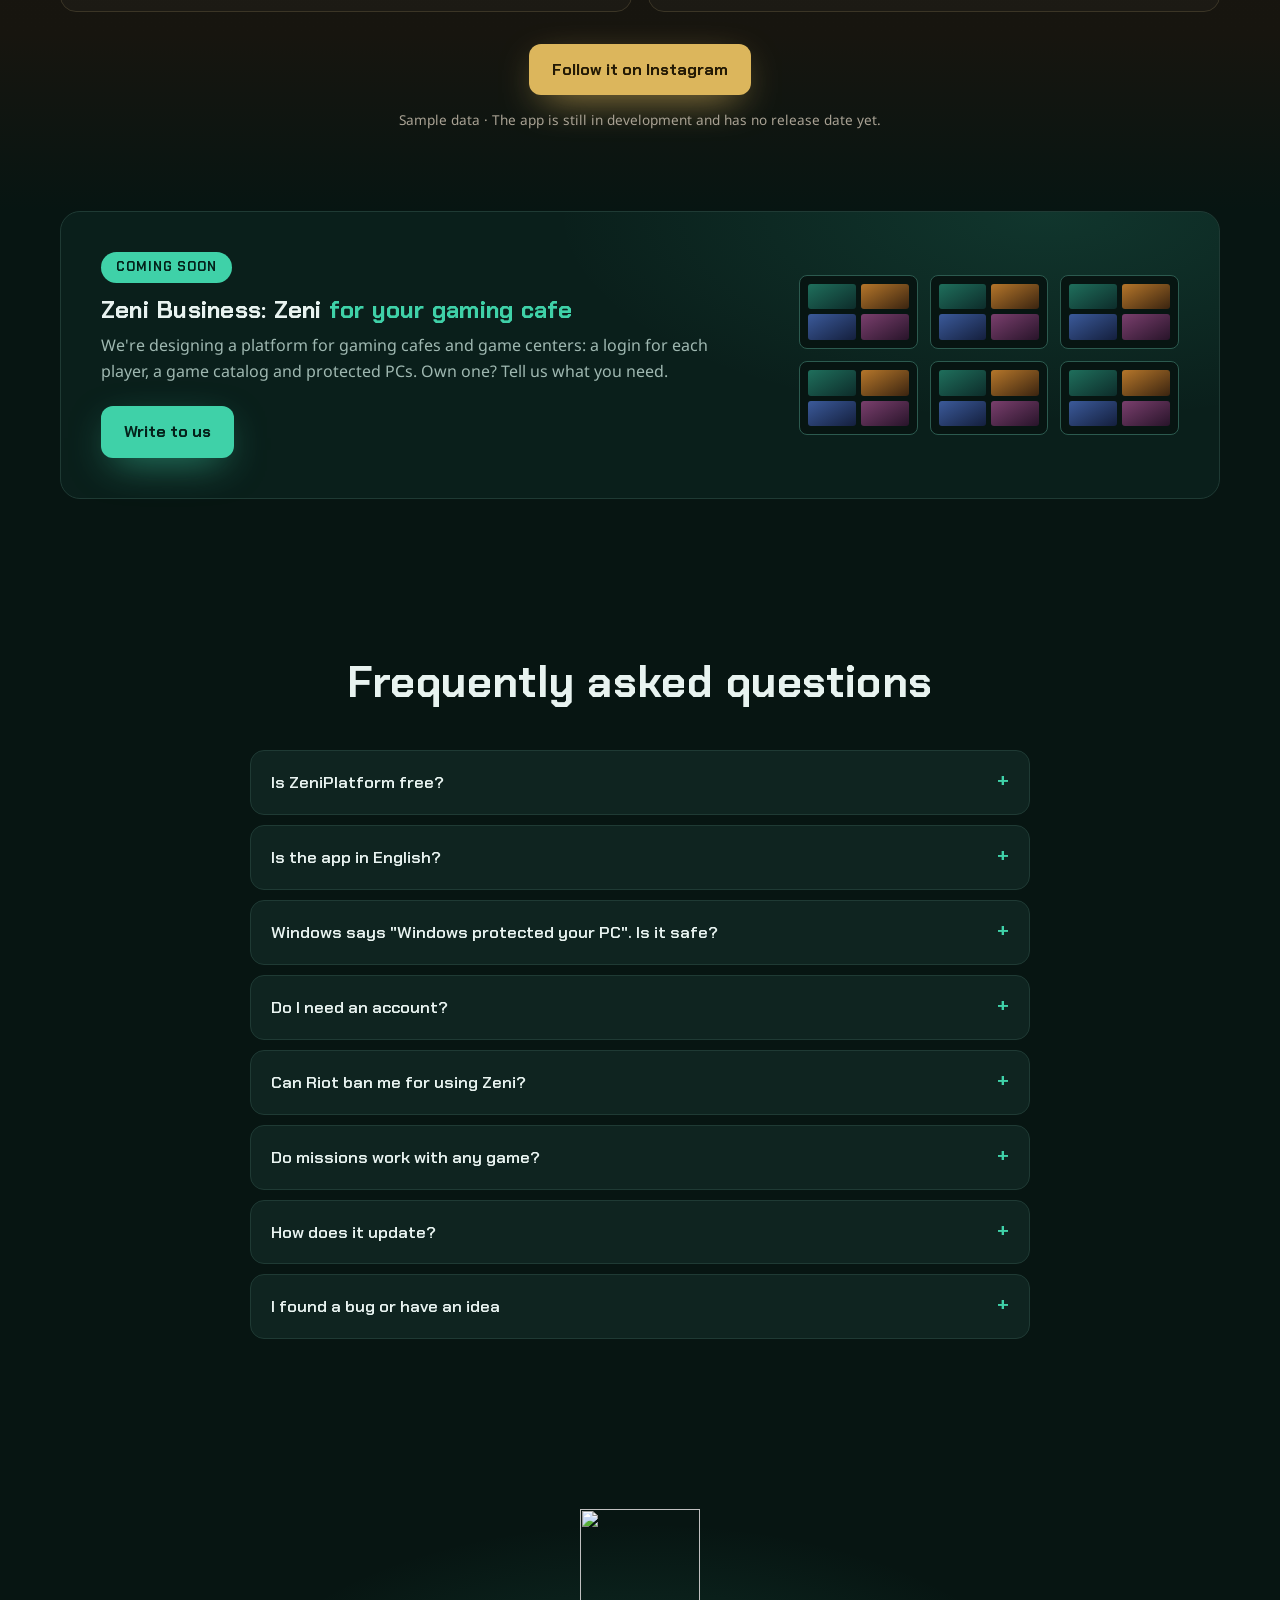
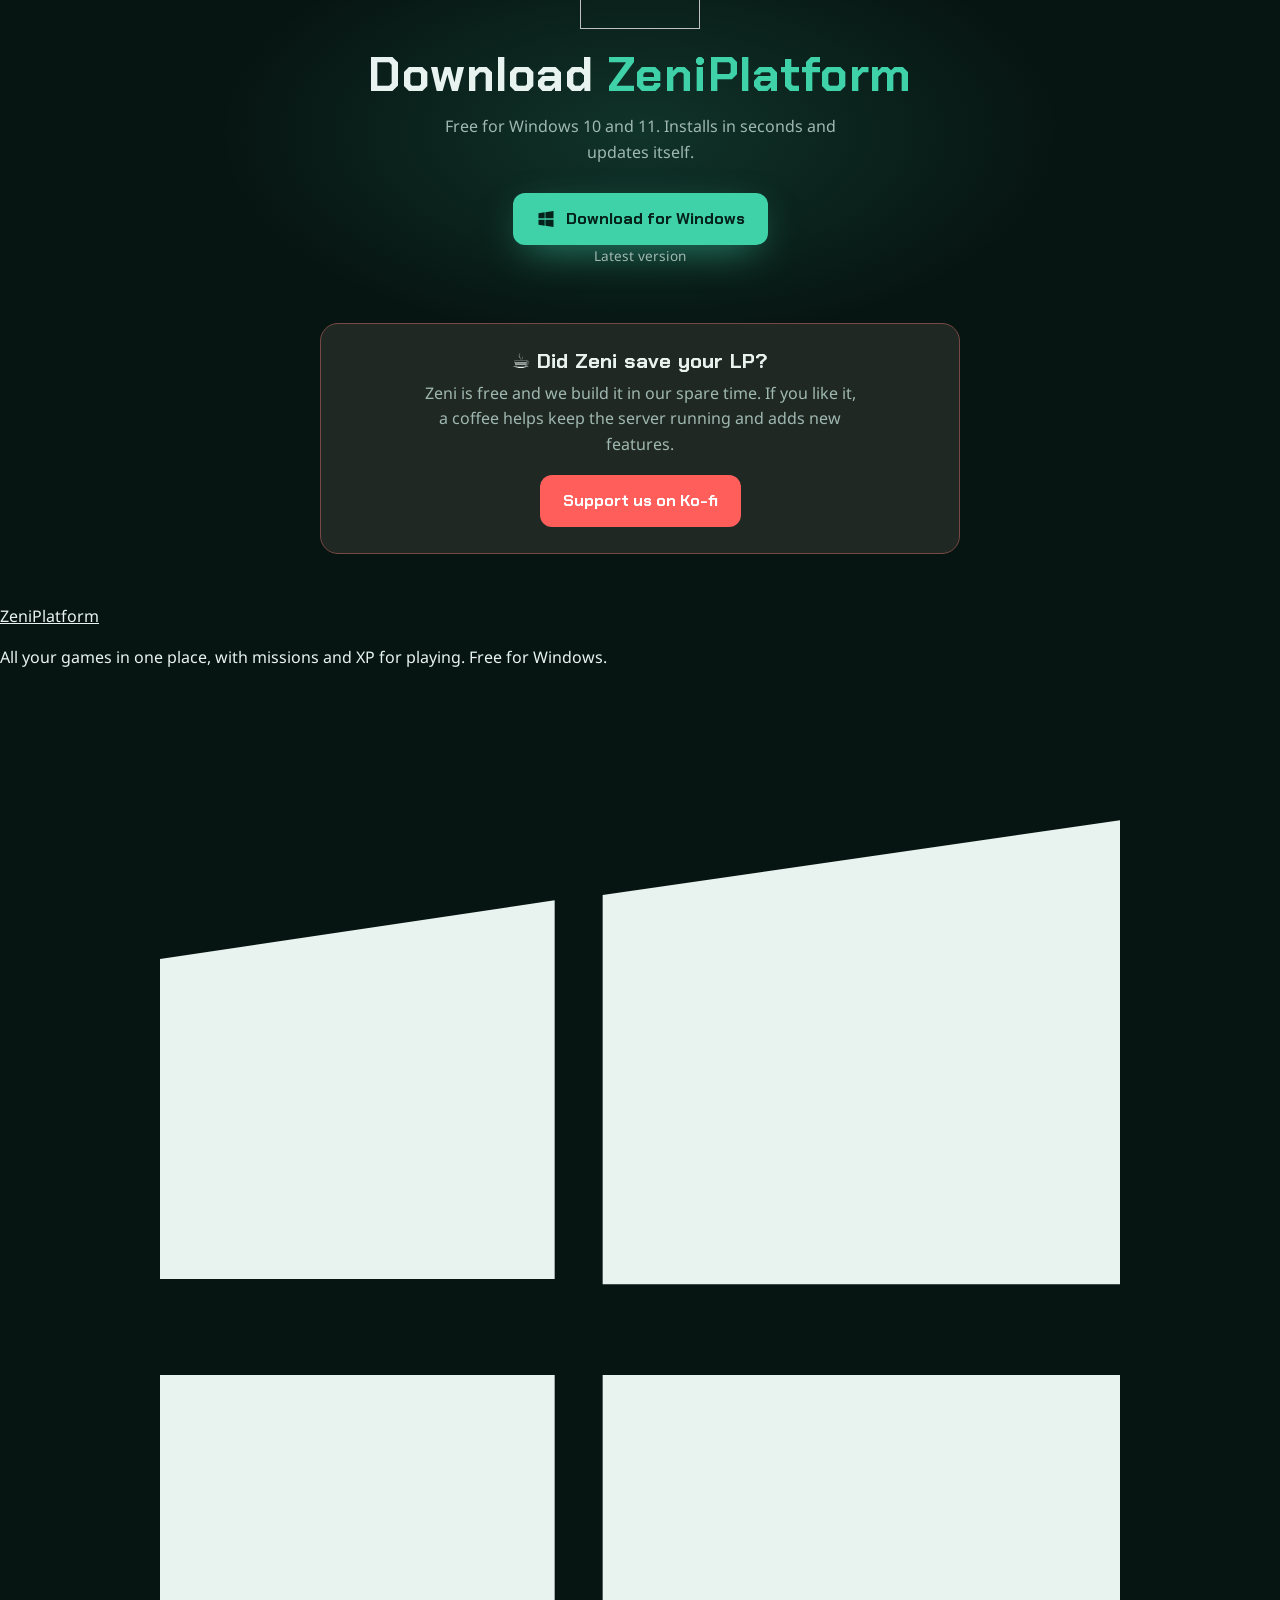
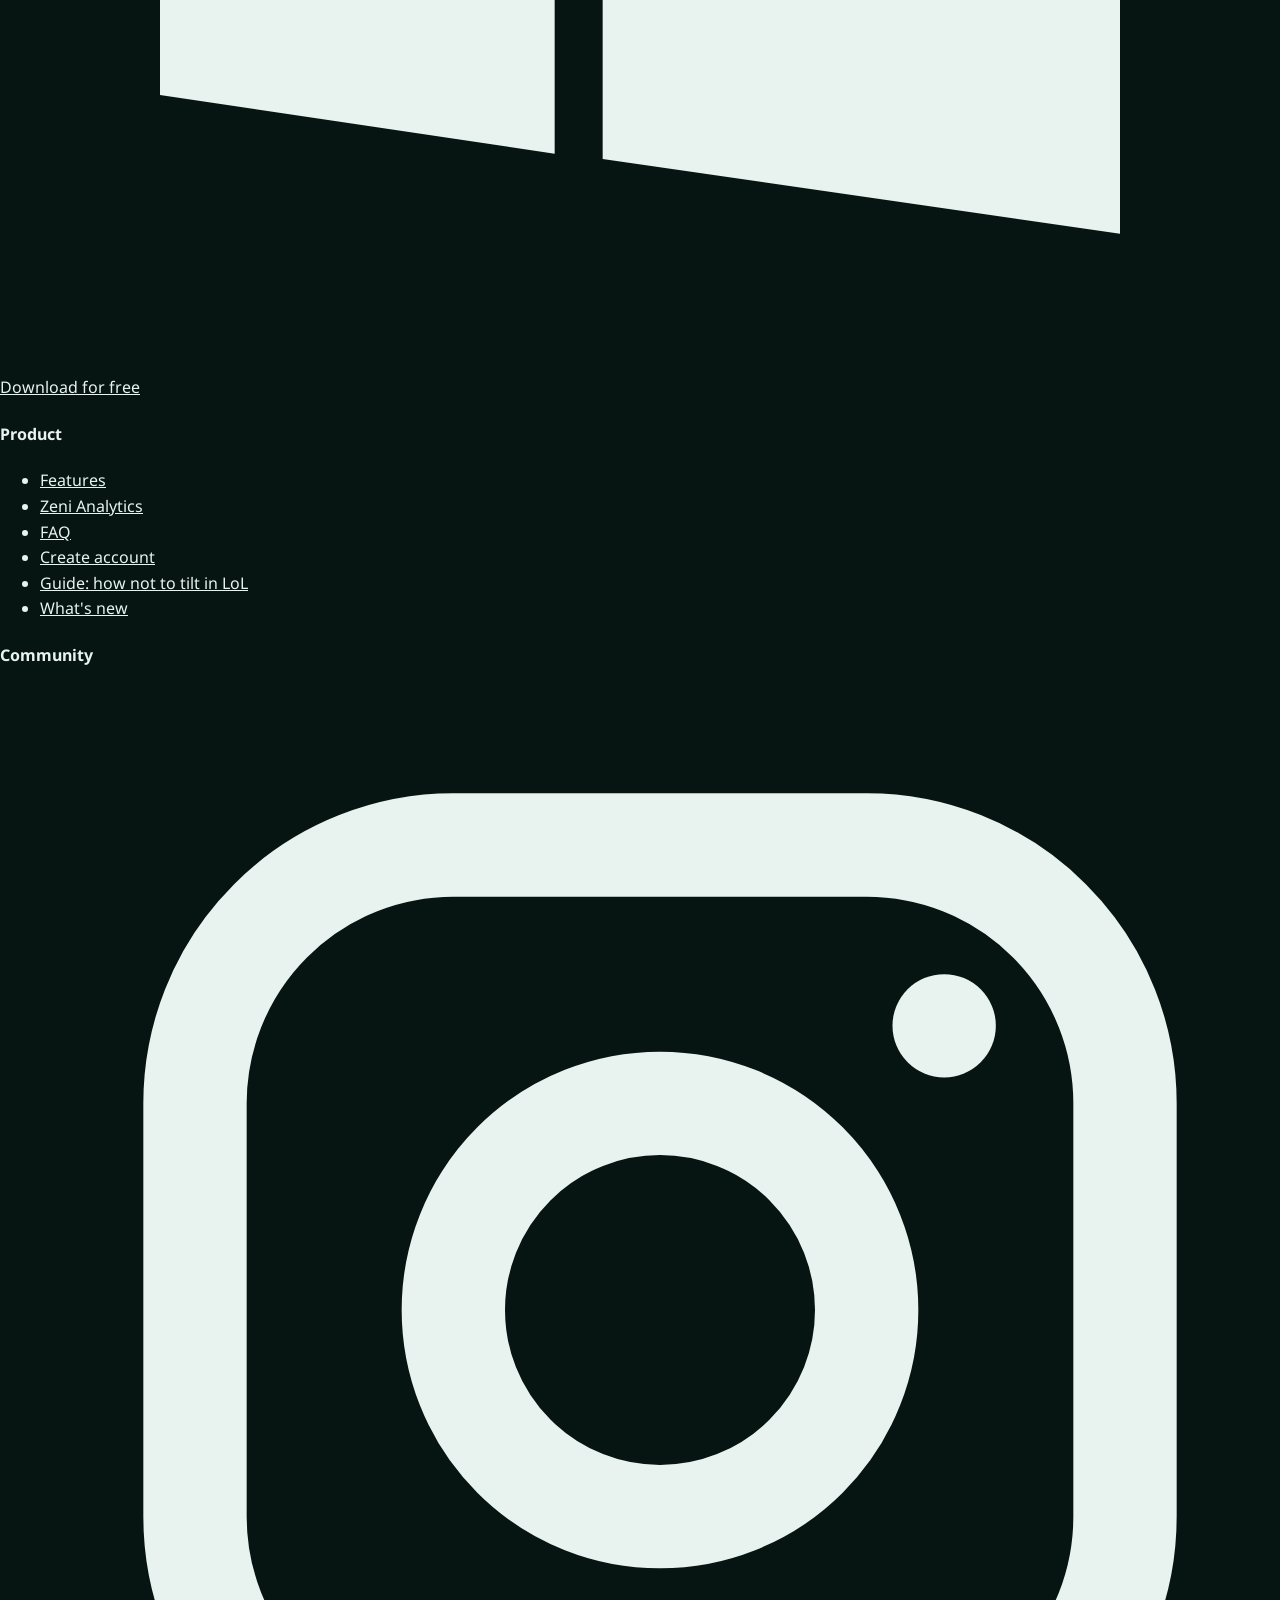
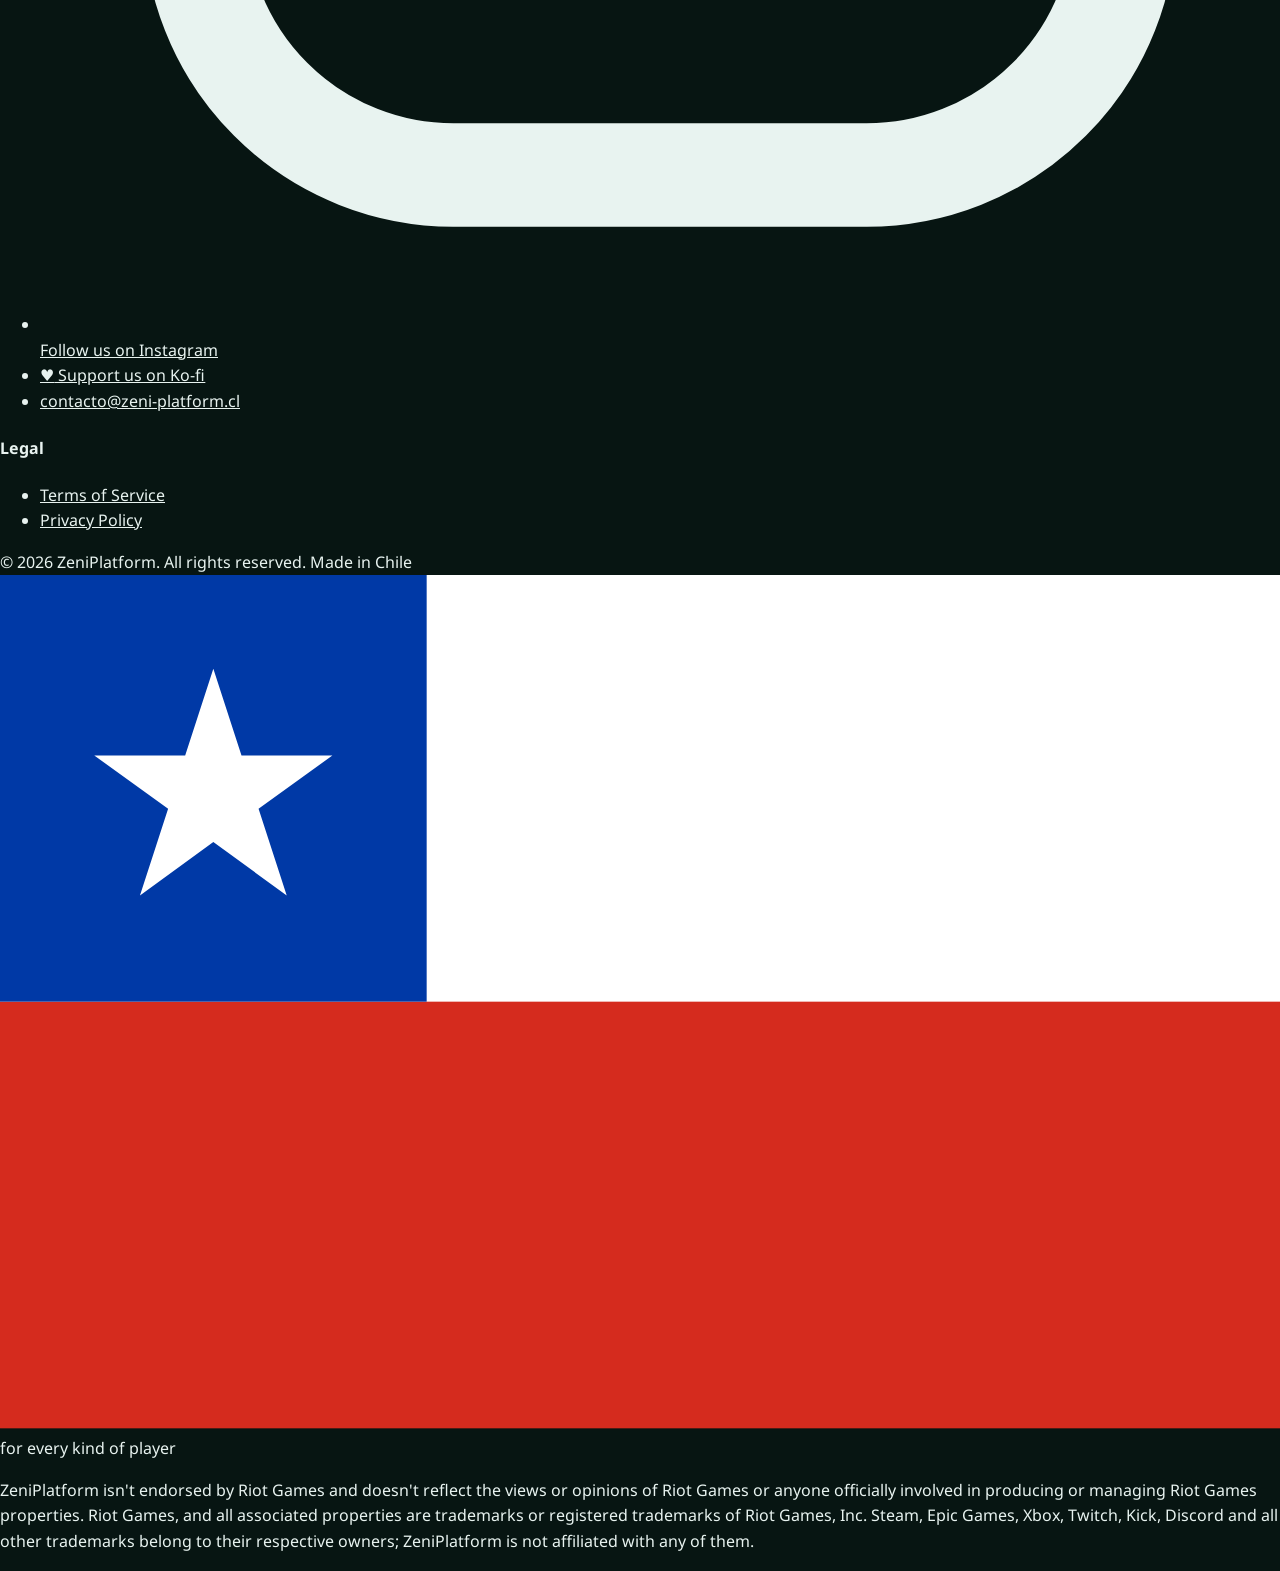
==== commit 3babb89d: "Add player testimonials section to the landing Co-Authored-By: Claude Opus 5.5 <noreply@anthropic.co" ====
--- a/public/en/index.html
+++ b/public/en/index.html
@@ -24,7 +24,7 @@
   <meta name="twitter:title" content="ZeniPlatform · Your games, together. Your hours finally count.">
   <meta name="twitter:description" content="Free for Windows. Your game library with playtime, missions with XP, rewards and a weekly recap.">
   <meta name="twitter:image" content="https://www.zeni-platform.cl/img/og.png">
-  <script type="application/ld+json">[{"@context":"https://schema.org","@type":"SoftwareApplication","name":"ZeniPlatform","alternateName":"Zeni","description":"Free game launcher for Windows that brings together your Steam, Epic, Riot and Xbox games, tracks your playtime, gives you daily, weekly, monthly and yearly missions with XP, and creates a weekly recap to share. For ranked: League of Legends rank and LP, stop-loss, Zen Mode and LoLalytics matchups.","applicationCategory":"GameApplication","operatingSystem":"Windows 10, Windows 11","url":"https://www.zeni-platform.cl/en/","downloadUrl":"https://github.com/ZeniPlatform/Zeni-releases/releases/latest/download/ZeniPlatform-setup.exe","image":"https://www.zeni-platform.cl/img/og.png","screenshot":["https://www.zeni-platform.cl/img/s1-library.webp","https://www.zeni-platform.cl/img/s6-missions.webp","https://www.zeni-platform.cl/img/s7-wrapped.webp","https://www.zeni-platform.cl/img/s3-guard.webp","https://www.zeni-platform.cl/img/s5-live.webp"],"inLanguage":"en","offers":{"@type":"Offer","price":"0","priceCurrency":"USD"},"publisher":{"@type":"Organization","name":"ZeniPlatform","url":"https://www.zeni-platform.cl/en/","logo":"https://www.zeni-platform.cl/img/icon-192.png","sameAs":["https://www.instagram.com/zeni_platform/"]}},{"@context":"https://schema.org","@type":"FAQPage","inLanguage":"en","mainEntity":[{"@type":"Question","name":"Is ZeniPlatform free?","acceptedAnswer":{"@type":"Answer","text":"Yes, and it always will be for players. No ads, and we don't sell your data. Zeni Analytics and Zeni Business are separate products and don't have pricing yet."}},{"@type":"Question","name":"Is the app in English?","acceptedAnswer":{"@type":"Answer","text":"Not yet: the Zeni app is currently available in Spanish only. This website is available in both languages."}},{"@type":"Question","name":"Windows says \"Windows protected your PC\". Is it safe?","acceptedAnswer":{"@type":"Answer","text":"Yes. It appears because Zeni is a new app and doesn't have a Windows signing certificate yet (they are very expensive for an independent project). Click More info → Run anyway. Updates are signed: Zeni only installs official versions."}},{"@type":"Question","name":"Do I need an account?","acceptedAnswer":{"@type":"Answer","text":"No. The library, the stop-loss and the ranked limit work without one. A Zeni account is optional and lets you see your LoL rank, sync across PCs, link Twitch, Kick and Discord, and earn XP with missions and achievements."}},{"@type":"Question","name":"Can Riot ban me for using Zeni?","acceptedAnswer":{"@type":"Answer","text":"No. Zeni doesn't touch game files or interfere with your matches: it only opens the game and checks your rank with Riot's official API, just like OP.GG."}},{"@type":"Question","name":"Do missions work with any game?","acceptedAnswer":{"@type":"Answer","text":"Yes. Missions use what Zeni measures in any game in your library: playtime, days played, different games and new games. If you play LoL or Valorant ranked, ranked missions show up too. To claim the XP you need a free Zeni account."}},{"@type":"Question","name":"How does it update?","acceptedAnswer":{"@type":"Answer","text":"By itself. When a new version comes out, Zeni lets you know and installs it in one click, without losing your data."}},{"@type":"Question","name":"I found a bug or have an idea","acceptedAnswer":{"@type":"Answer","text":"Tell us! Inside Zeni, in the sidebar, click Send feedback (Enviar comentarios). We read every message."}}]}]</script>
+  <script type="application/ld+json">[{"@context":"https://schema.org","@type":"SoftwareApplication","name":"ZeniPlatform","alternateName":"Zeni","description":"Free game launcher for Windows that brings together your Steam, Epic, Riot and Xbox games, tracks your playtime, gives you daily, weekly, monthly and yearly missions with XP, and creates a weekly recap to share. For ranked: League of Legends rank and LP, stop-loss, Zen Mode and LoLalytics matchups.","applicationCategory":"GameApplication","operatingSystem":"Windows 10, Windows 11","url":"https://www.zeni-platform.cl/en/","downloadUrl":"https://github.com/ZeniPlatform/Zeni-releases/releases/latest/download/ZeniPlatform-setup.exe","image":"https://www.zeni-platform.cl/img/og.png","screenshot":["https://www.zeni-platform.cl/img/s1-library.webp","https://www.zeni-platform.cl/img/s6-missions.webp","https://www.zeni-platform.cl/img/s7-wrapped.webp","https://www.zeni-platform.cl/img/s3-guard.webp","https://www.zeni-platform.cl/img/s5-live.webp"],"inLanguage":"en","offers":{"@type":"Offer","price":"0","priceCurrency":"USD"},"publisher":{"@type":"Organization","name":"ZeniPlatform","url":"https://www.zeni-platform.cl/en/","logo":"https://www.zeni-platform.cl/img/icon-192.png","sameAs":["https://www.instagram.com/zeni_platform/"]}},{"@context":"https://schema.org","@type":"FAQPage","inLanguage":"en","mainEntity":[{"@type":"Question","name":"Is ZeniPlatform free?","acceptedAnswer":{"@type":"Answer","text":"Yes, and it always will be for players. No ads, and we don't sell your data. Zeni Analytics and Zeni Business are separate products and don't have pricing yet."}},{"@type":"Question","name":"Is the app in English?","acceptedAnswer":{"@type":"Answer","text":"Not yet: the Zeni app is currently available in Spanish only. This website is available in both languages."}},{"@type":"Question","name":"Windows says \"Windows protected your PC\". Is it safe?","acceptedAnswer":{"@type":"Answer","text":"Yes. It appears because Zeni is a new app and doesn't have a Windows signing certificate yet (they are very expensive for an independent project). Click More info → Run anyway. Updates are signed: Zeni only installs official versions."}},{"@type":"Question","name":"Do I need an account?","acceptedAnswer":{"@type":"Answer","text":"No. The library, the stop-loss and the ranked limit work without one. A Zeni account is optional and lets you see your LoL rank, sync across PCs, link Twitch, Kick and Discord, and earn XP with missions and achievements."}},{"@type":"Question","name":"Can Riot ban me for using Zeni?","acceptedAnswer":{"@type":"Answer","text":"No. Zeni doesn't touch game files or interfere with your matches: it only opens the game and checks your rank with Riot's official API, just like OP.GG."}},{"@type":"Question","name":"Do missions work with any game?","acceptedAnswer":{"@type":"Answer","text":"Yes. Missions use what Zeni measures in any game in your library: playtime, days played, different games and new games. To claim the XP you need a free Zeni account."}},{"@type":"Question","name":"How does it update?","acceptedAnswer":{"@type":"Answer","text":"By itself. When a new version comes out, Zeni lets you know and installs it in one click, without losing your data."}},{"@type":"Question","name":"I found a bug or have an idea","acceptedAnswer":{"@type":"Answer","text":"Tell us! Inside Zeni, in the sidebar, click Send feedback (Enviar comentarios). We read every message."}}]}]</script>
   <link rel="preconnect" href="https://fonts.googleapis.com">
   <link rel="preconnect" href="https://fonts.gstatic.com" crossorigin>
   <link href="https://fonts.googleapis.com/css2?family=Chakra+Petch:wght@600;700&family=Noto+Sans:wght@400;500;600&display=swap" rel="stylesheet">
@@ -213,6 +213,13 @@
     .za-btn { background: var(--gold); color: #241a05; box-shadow: 0 12px 40px -14px var(--gold); }
     .za-btn:hover { filter: brightness(1.08); }
     #business { padding-top: 0; }
+    .quotes { display: grid; grid-template-columns: repeat(2, minmax(0, 1fr)); grid-auto-rows: 1fr; gap: 18px; }
+    .quote { display: flex; flex-direction: column; justify-content: space-between; gap: 20px; margin: 0; padding: 26px; border-radius: 16px; border: 1px solid var(--line); background: var(--panel); }
+    .quote blockquote { margin: 0; color: var(--ink); line-height: 1.6; }
+    .quote figcaption { display: flex; align-items: center; gap: 10px; font-family: var(--display); font-weight: 700; white-space: nowrap; }
+    .quote figcaption span { color: var(--ink-dim); font-family: var(--body); font-weight: 400; font-size: .9rem; }
+    .quote figcaption i { display: grid; place-items: center; width: 34px; height: 34px; border-radius: 50%; background: var(--jade); color: var(--jade-ink); font-style: normal; }
+    @media (max-width: 800px) { .quotes { grid-template-columns: minmax(0, 1fr); } }
     .zb-box { display: grid; grid-template-columns: minmax(0, 1fr) minmax(0, 380px); align-items: center; gap: 40px; padding: 40px; border-radius: 20px; border: 1px solid #1f3a34; background: radial-gradient(700px 300px at 85% 0%, rgba(63, 209, 168, .13), transparent 70%), #0a1f1b; }
     .zb-soon { display: table; margin-bottom: 14px; padding: 5px 15px; border-radius: 999px; background: var(--jade); color: var(--jade-ink); font-family: var(--display); font-weight: 700; font-size: .8rem; letter-spacing: .08em; text-transform: uppercase; }
     .zb-box h2 { margin: 0 0 10px; }
@@ -440,6 +447,33 @@
       </div>
     </section>
 
+    <section id="opiniones">
+      <div class="wrap">
+        <div class="section-head reveal">
+          <h2>What people who <em>tried it</em> say</h2>
+          <p>People who have already tried Zeni. Their comments were written in Spanish and translated here.</p>
+        </div>
+        <div class="quotes">
+          <figure class="quote reveal" style="--d:0s">
+            <blockquote>"I love the platform. It makes it more comfortable to play and watch Twitch without having the browser eating up my resources."</blockquote>
+            <figcaption><i aria-hidden="true">K</i>Kevin</figcaption>
+          </figure>
+          <figure class="quote reveal" style="--d:0.1s">
+            <blockquote>"I found the app really beautiful. It's comfortable to find the shortcuts to my games in one place, and the avatars and missions add excitement to playing."</blockquote>
+            <figcaption><i aria-hidden="true">V</i>Valentina</figcaption>
+          </figure>
+          <figure class="quote reveal" style="--d:0.2s">
+            <blockquote>"My desktop was overrun with games, but with Zeni I now have everything organized in one place. I also love playing Fortnite, and it's always my most played game."</blockquote>
+            <figcaption><i aria-hidden="true">A</i>Axel <span>· Zeni team</span></figcaption>
+          </figure>
+          <figure class="quote reveal" style="--d:0.3s">
+            <blockquote>"I've played LoL for a long time, and there are a thousand websites that give me information about my ranked games, but Zeni is different. It has helped me shake off tilt and keep playing with a good mental."</blockquote>
+            <figcaption><i aria-hidden="true">J</i>Jorge <span>· Zeni team</span></figcaption>
+          </figure>
+        </div>
+      </div>
+    </section>
+
     <section id="ranked">
       <div class="wrap">
         <div class="section-head reveal">
@@ -635,7 +669,7 @@
           <details class="reveal"><summary>Windows says "Windows protected your PC". Is it safe?</summary><p>Yes. It appears because Zeni is a new app and doesn't have a Windows signing certificate yet (they are very expensive for an independent project). Click <b>More info → Run anyway</b>. Updates are signed: Zeni only installs official versions.</p></details>
           <details class="reveal"><summary>Do I need an account?</summary><p>No. The library, the stop-loss and the ranked limit work without one. A Zeni account is optional and lets you see your LoL rank, sync across PCs, link Twitch, Kick and Discord, and earn XP with missions and achievements.</p></details>
           <details class="reveal"><summary>Can Riot ban me for using Zeni?</summary><p>No. Zeni doesn't touch game files or interfere with your matches: it only opens the game and checks your rank with Riot's official API, just like OP.GG.</p></details>
-          <details class="reveal"><summary>Do missions work with any game?</summary><p>Yes. Missions use what Zeni measures in any game in your library: playtime, days played, different games and new games. If you play LoL or Valorant ranked, ranked missions show up too. To claim the XP you need a free Zeni account.</p></details>
+          <details class="reveal"><summary>Do missions work with any game?</summary><p>Yes. Missions use what Zeni measures in any game in your library: playtime, days played, different games and new games. To claim the XP you need a free Zeni account.</p></details>
           <details class="reveal"><summary>How does it update?</summary><p>By itself. When a new version comes out, Zeni lets you know and installs it in one click, without losing your data.</p></details>
           <details class="reveal"><summary>I found a bug or have an idea</summary><p>Tell us! Inside Zeni, in the sidebar, click <b>Send feedback</b> (Enviar comentarios). We read every message.</p></details>
         </div>
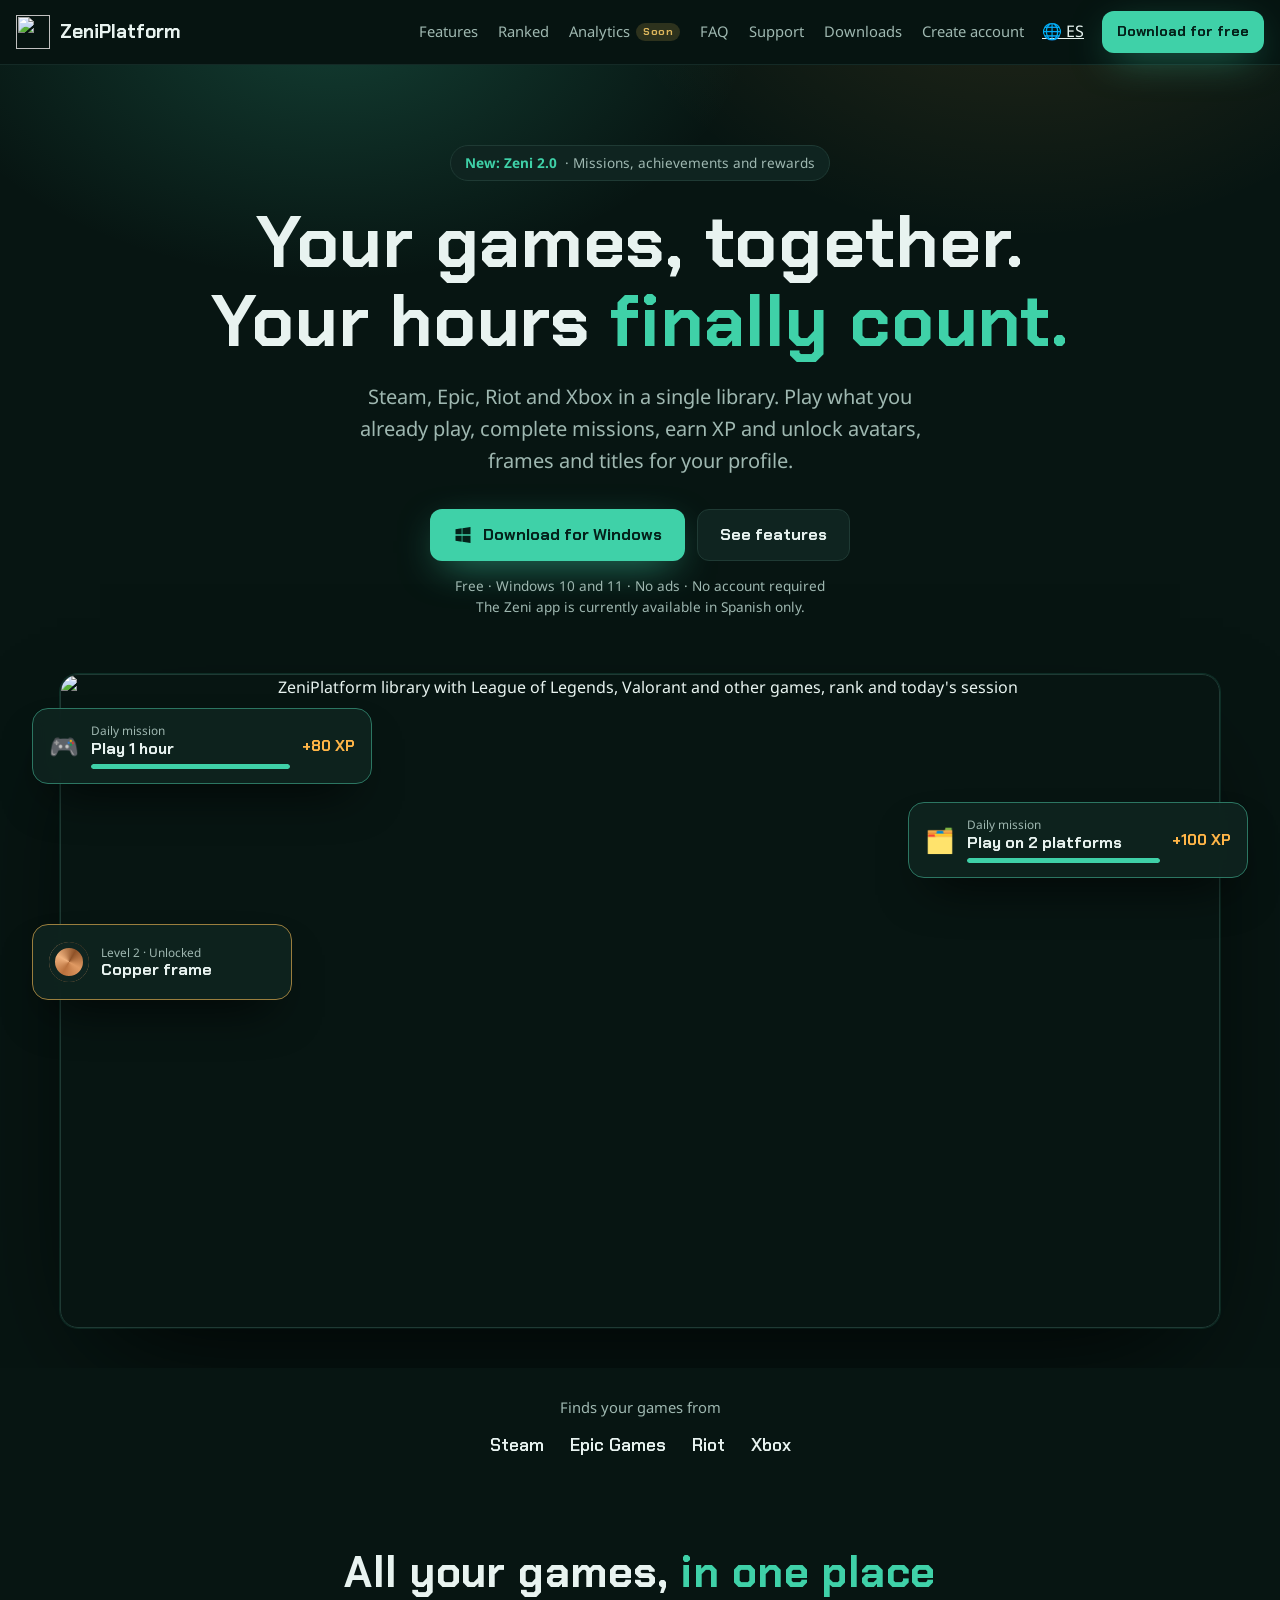
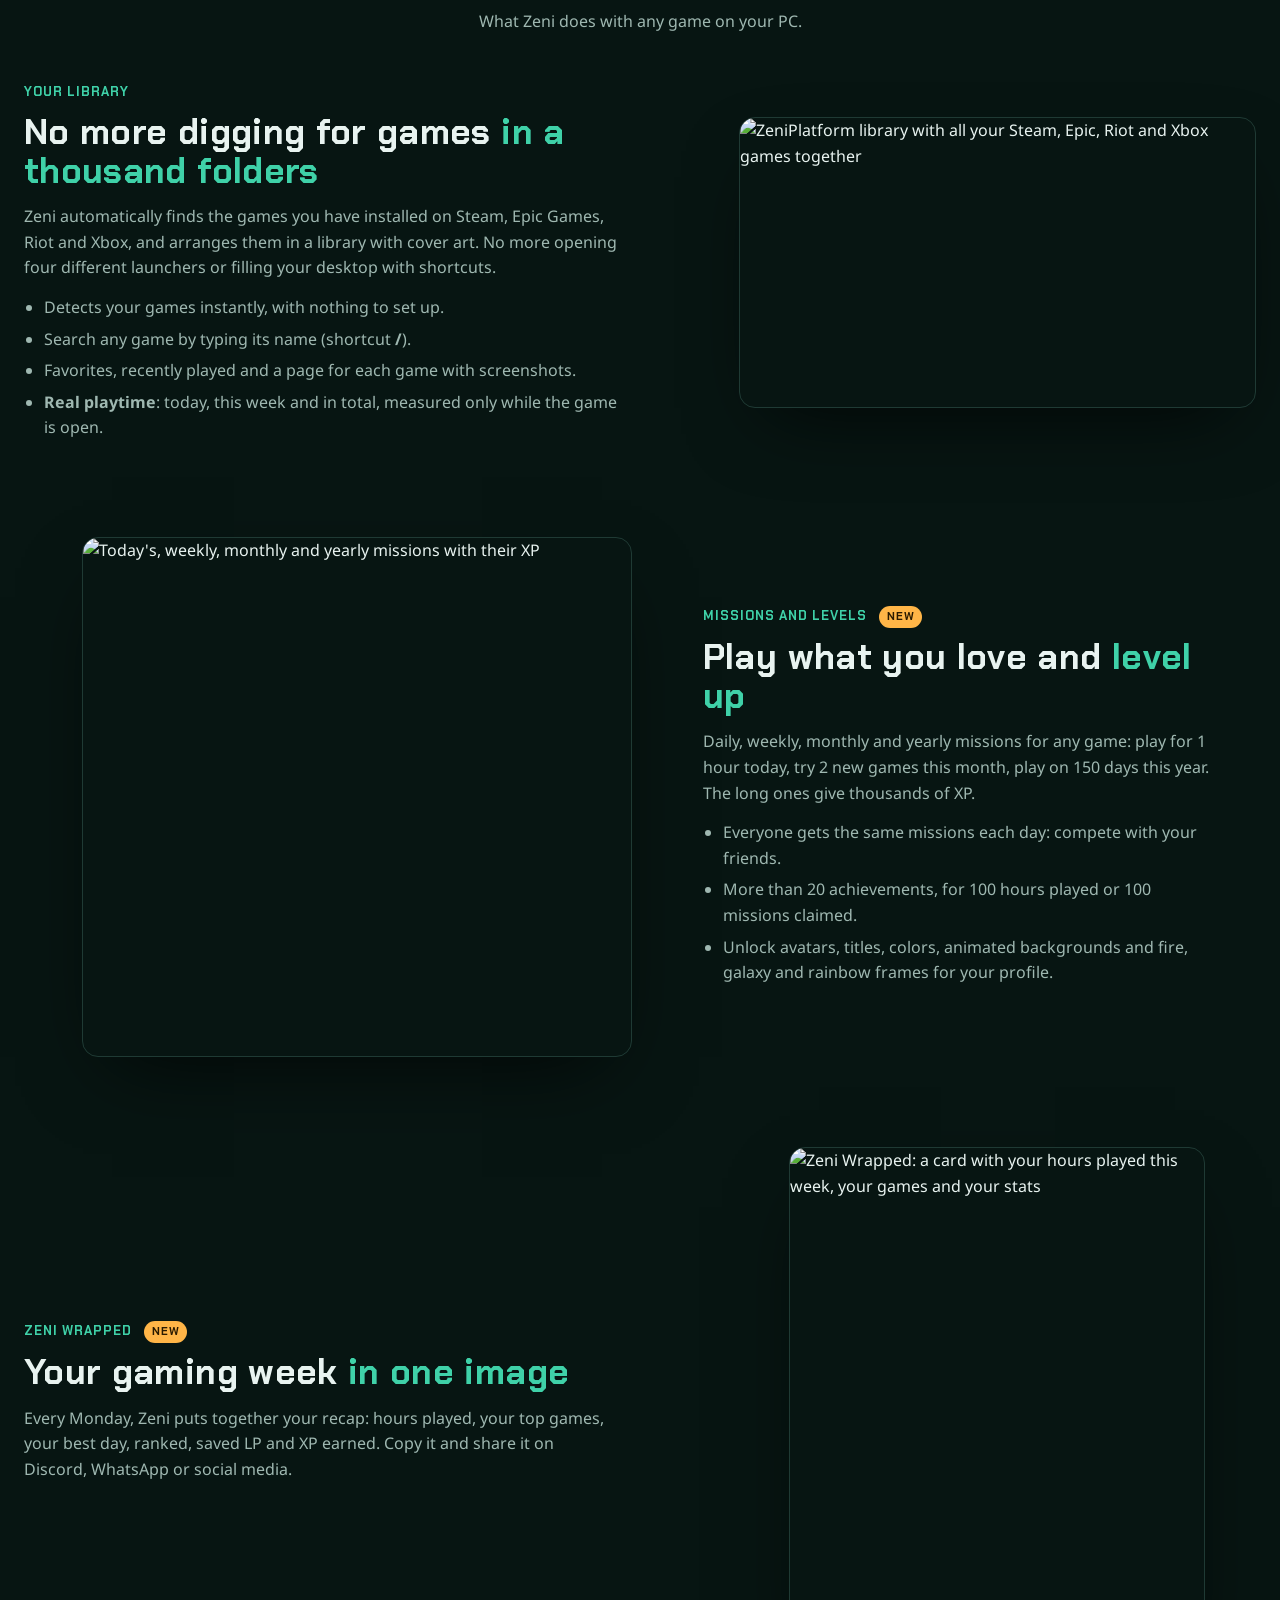
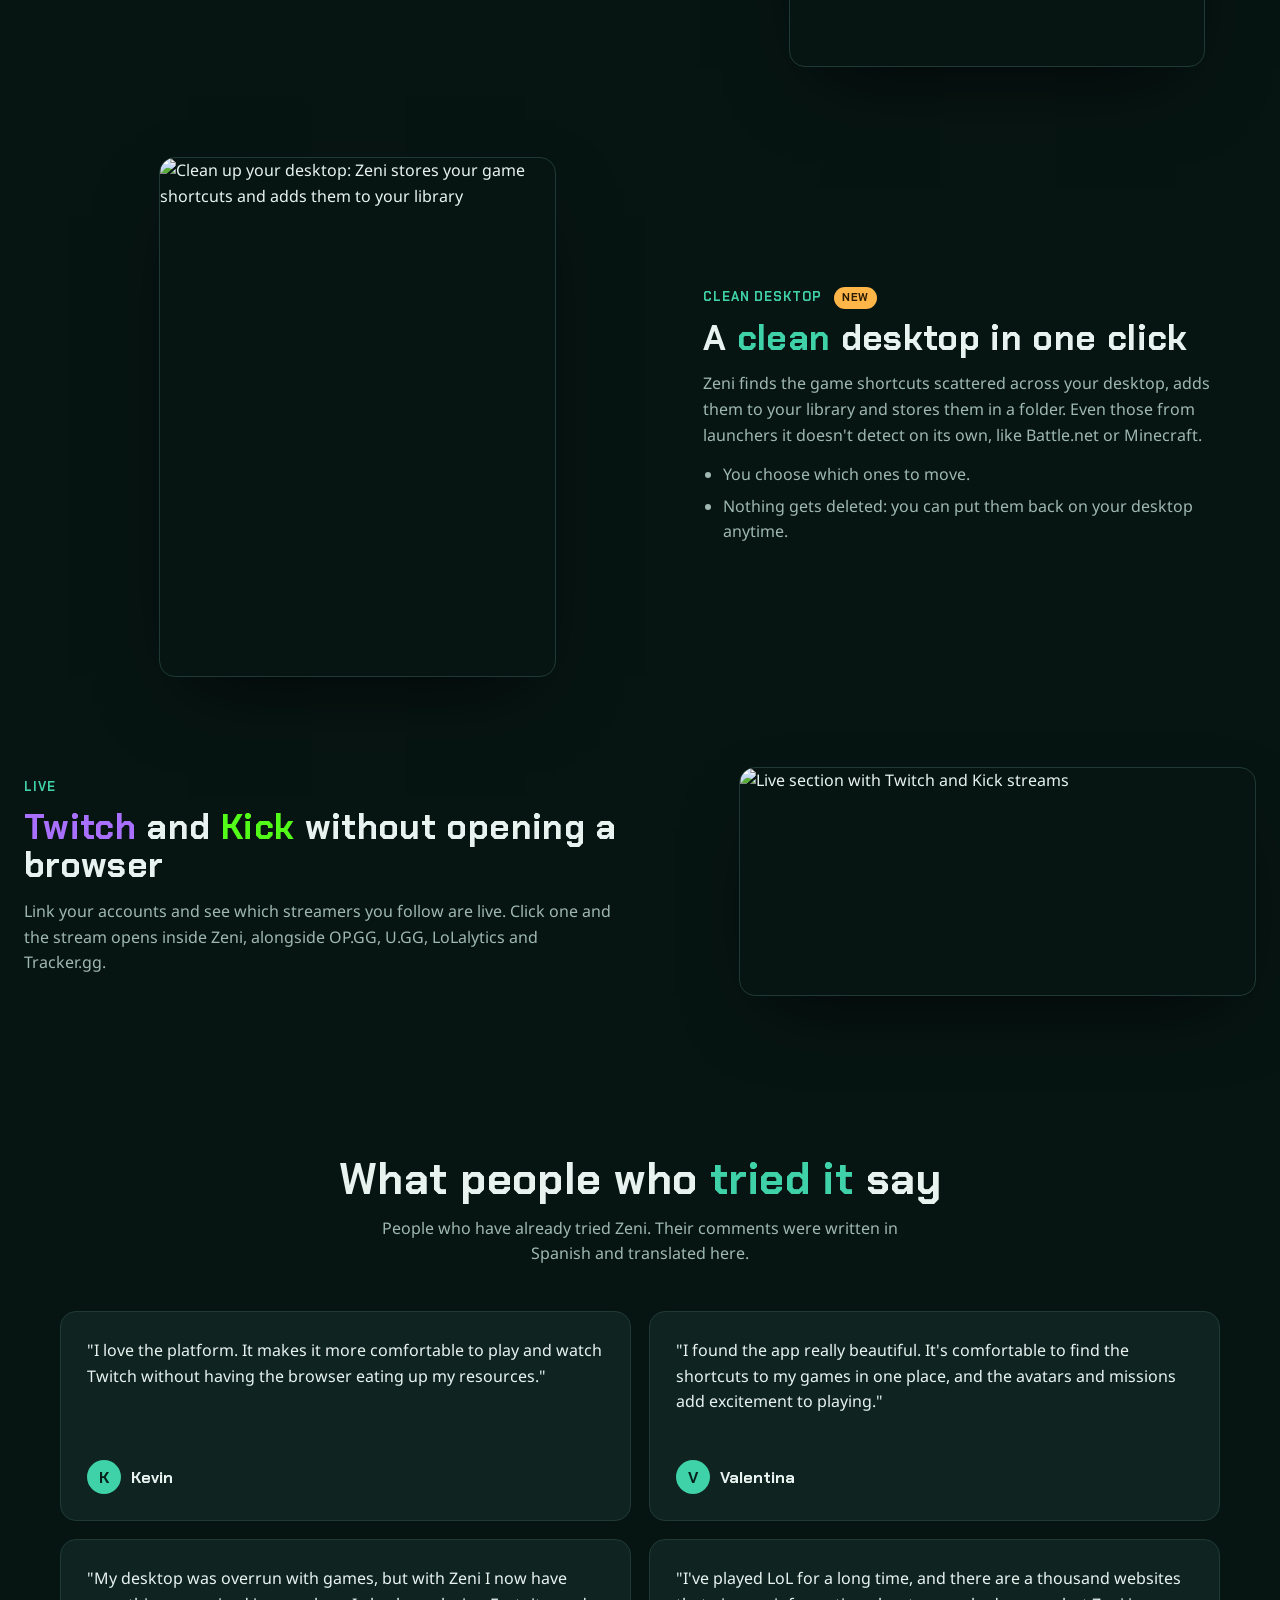
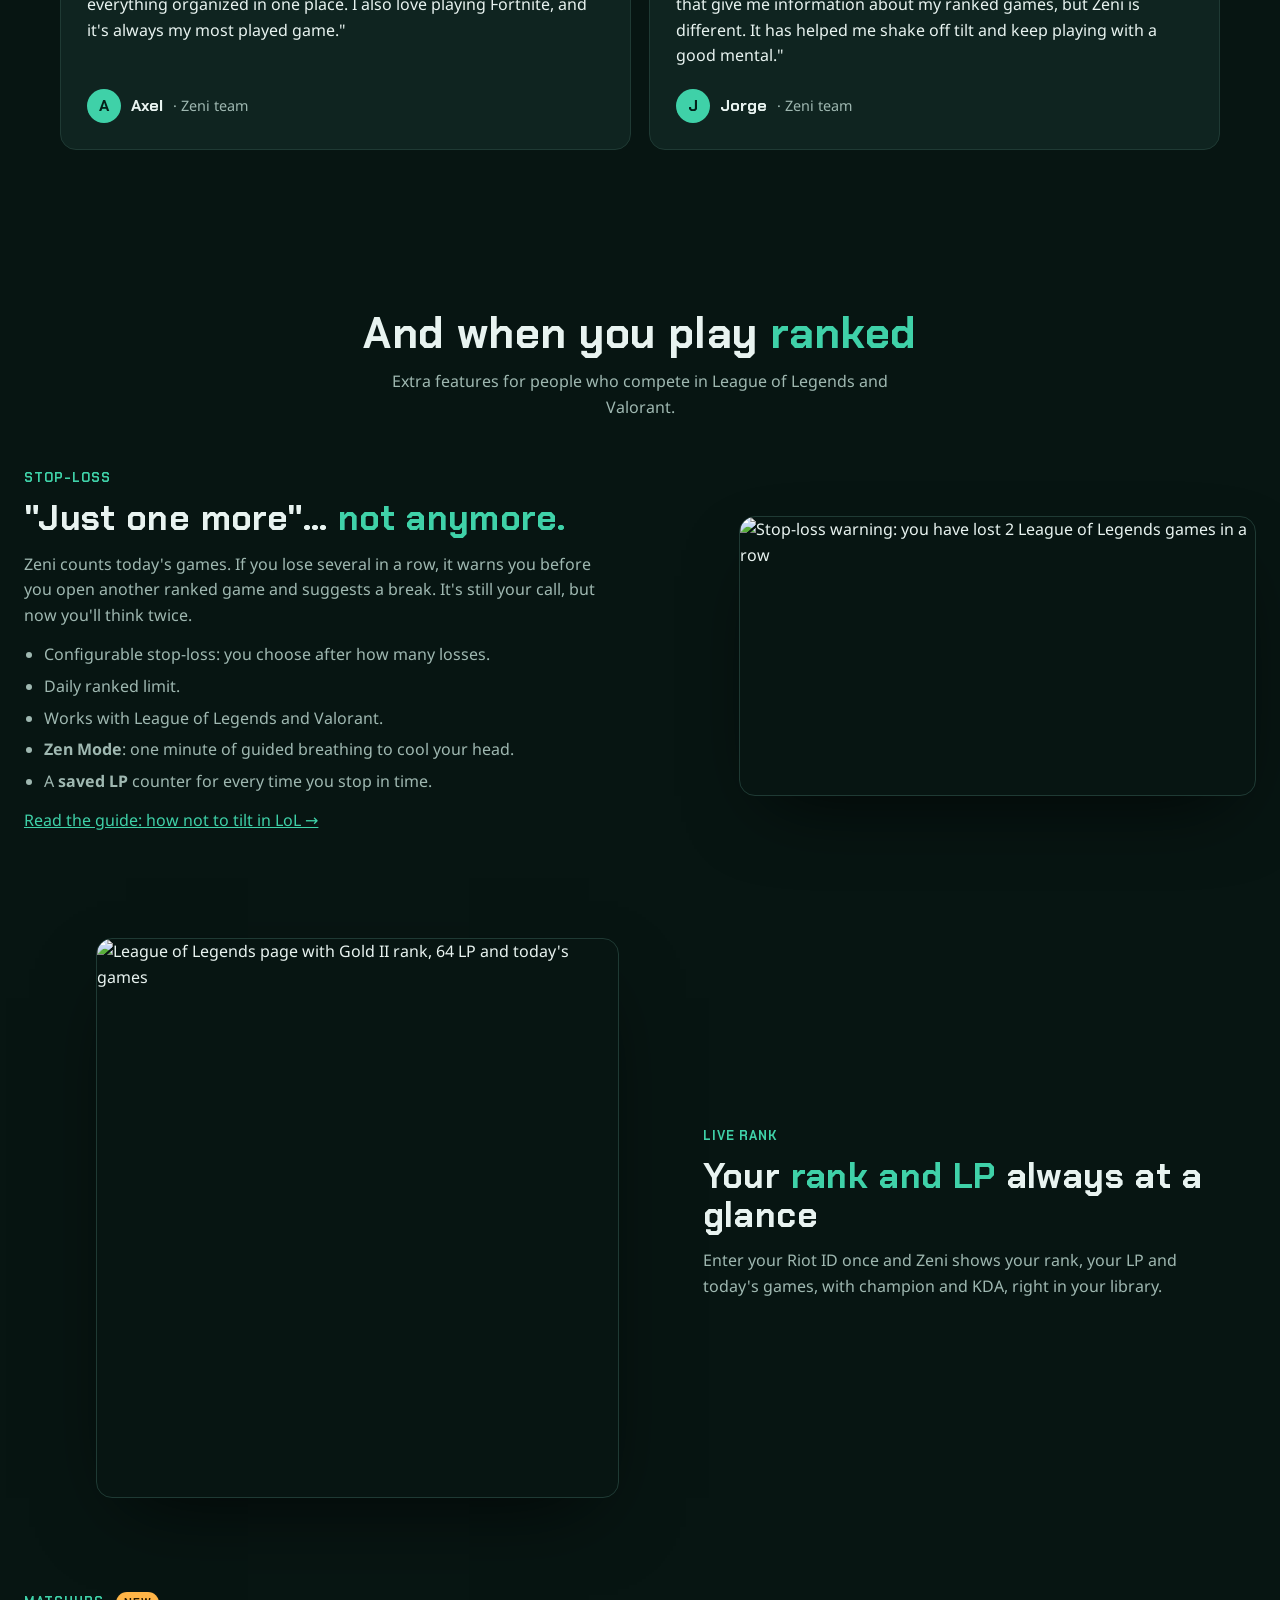
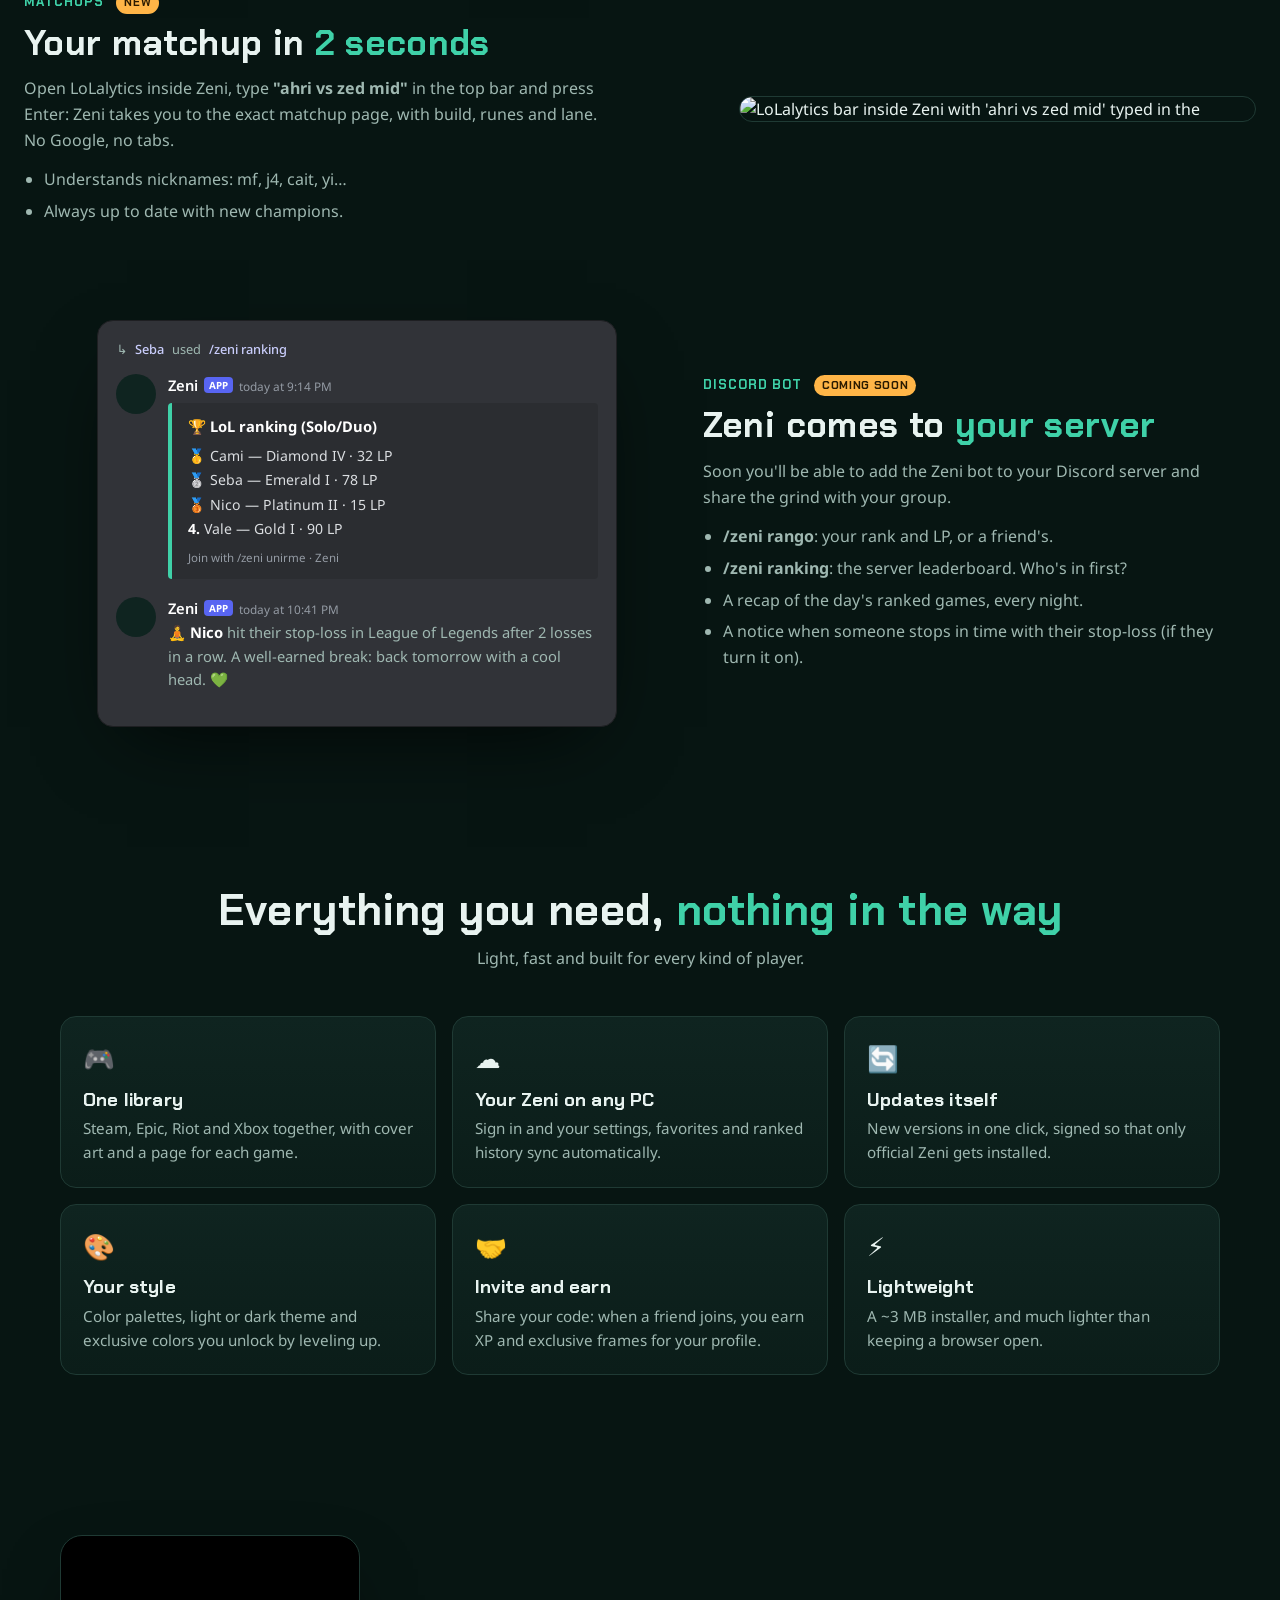
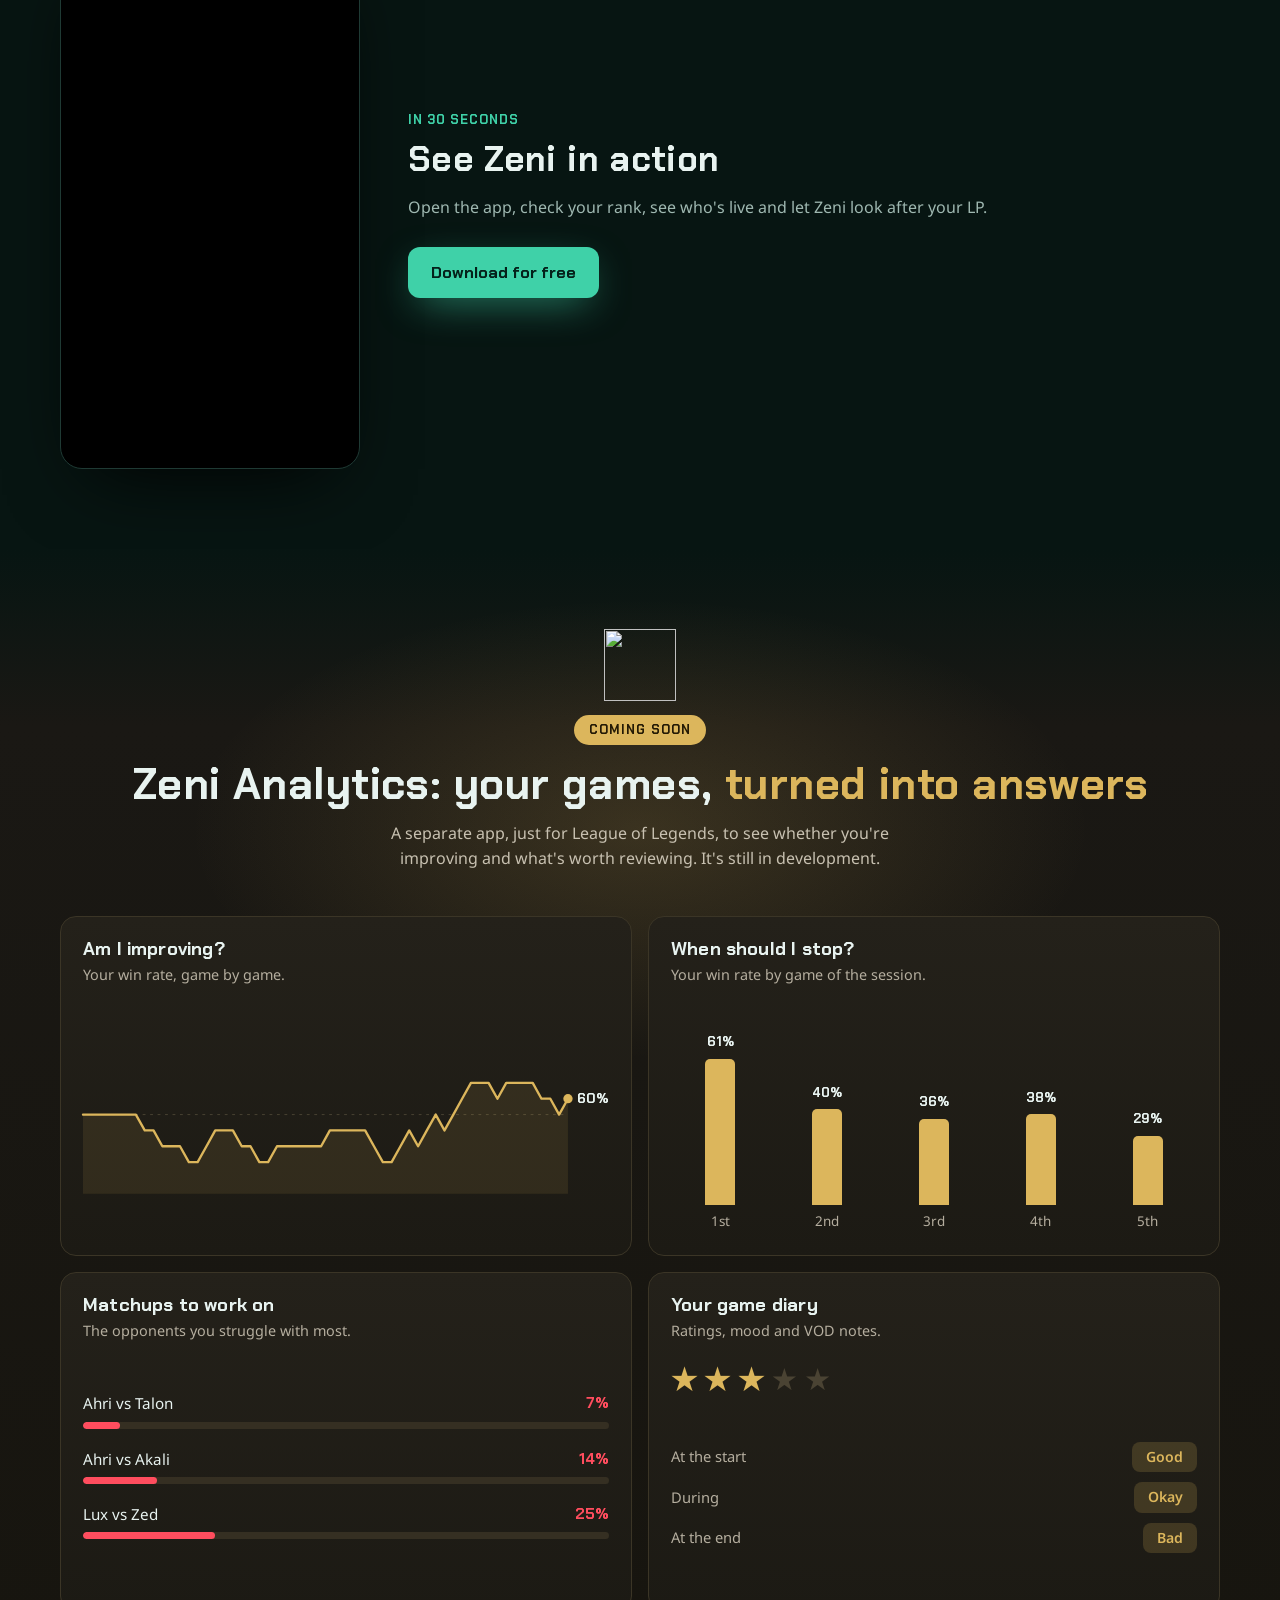
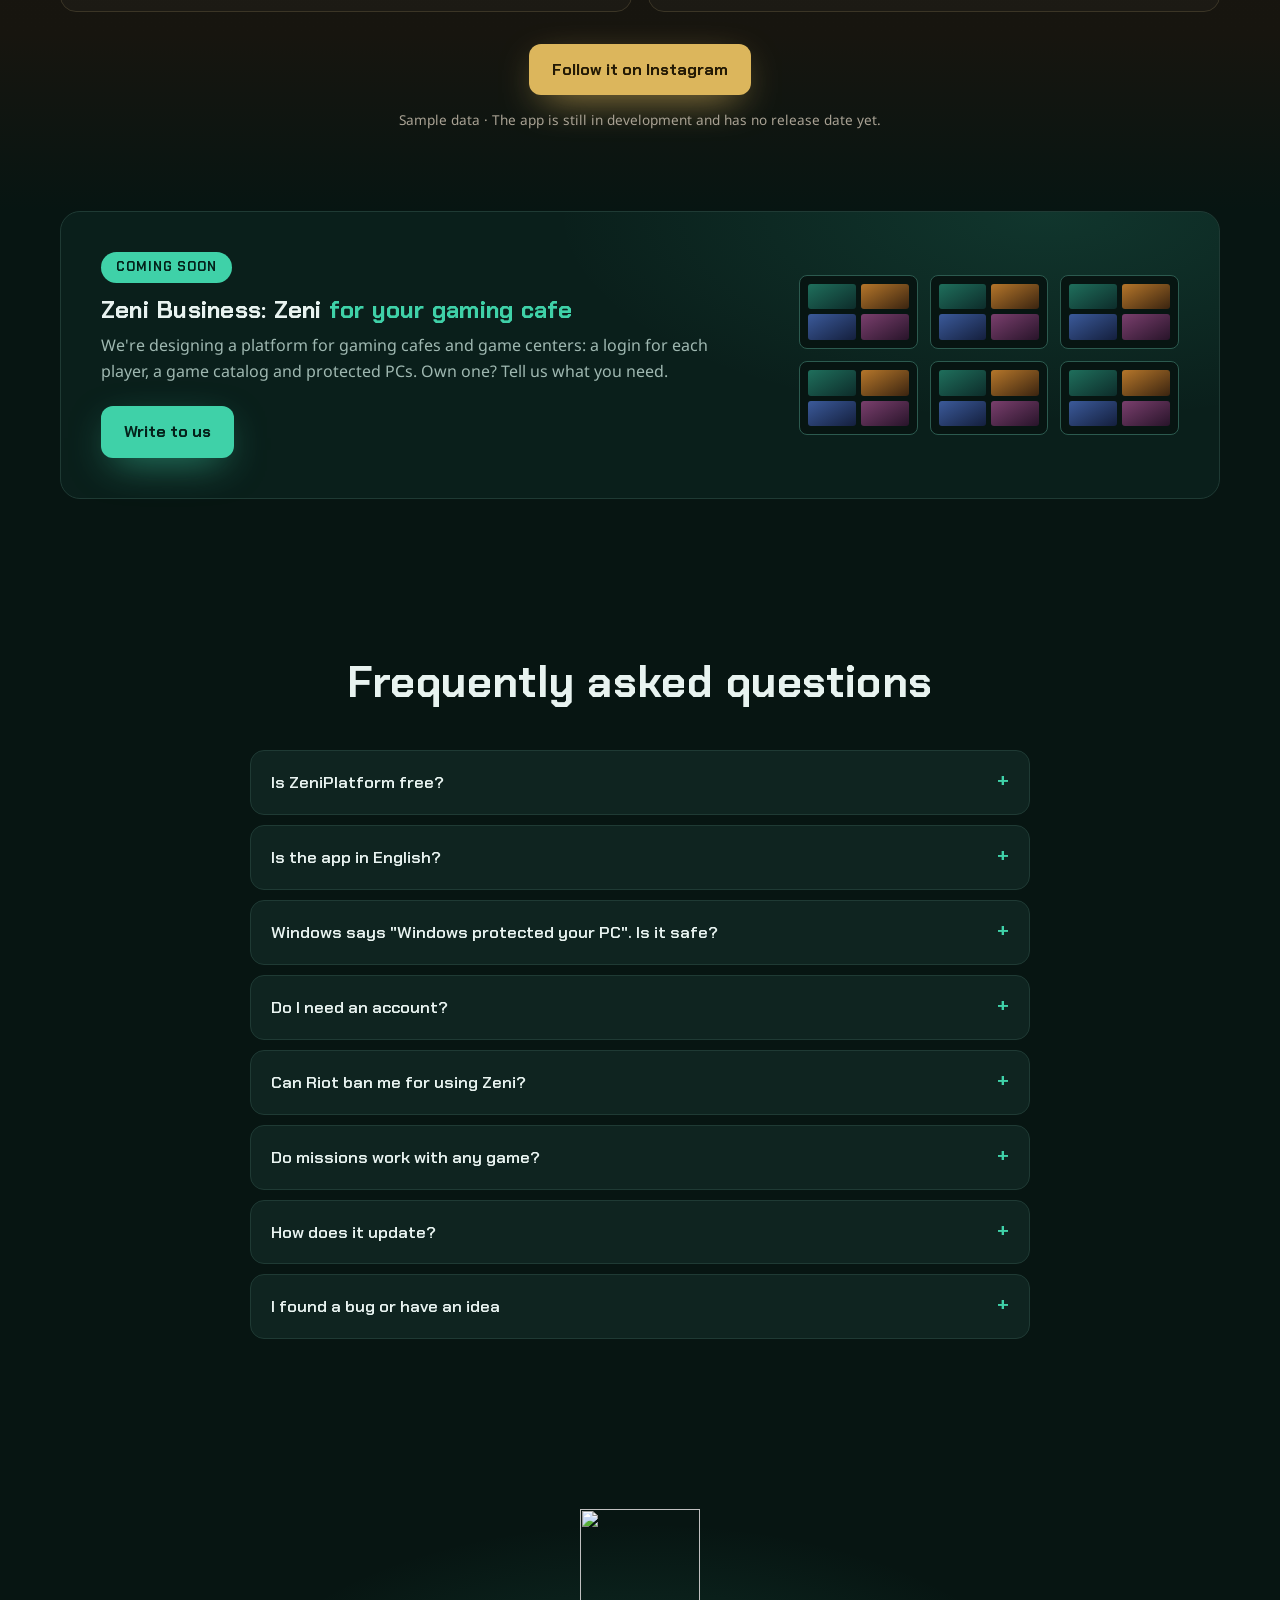
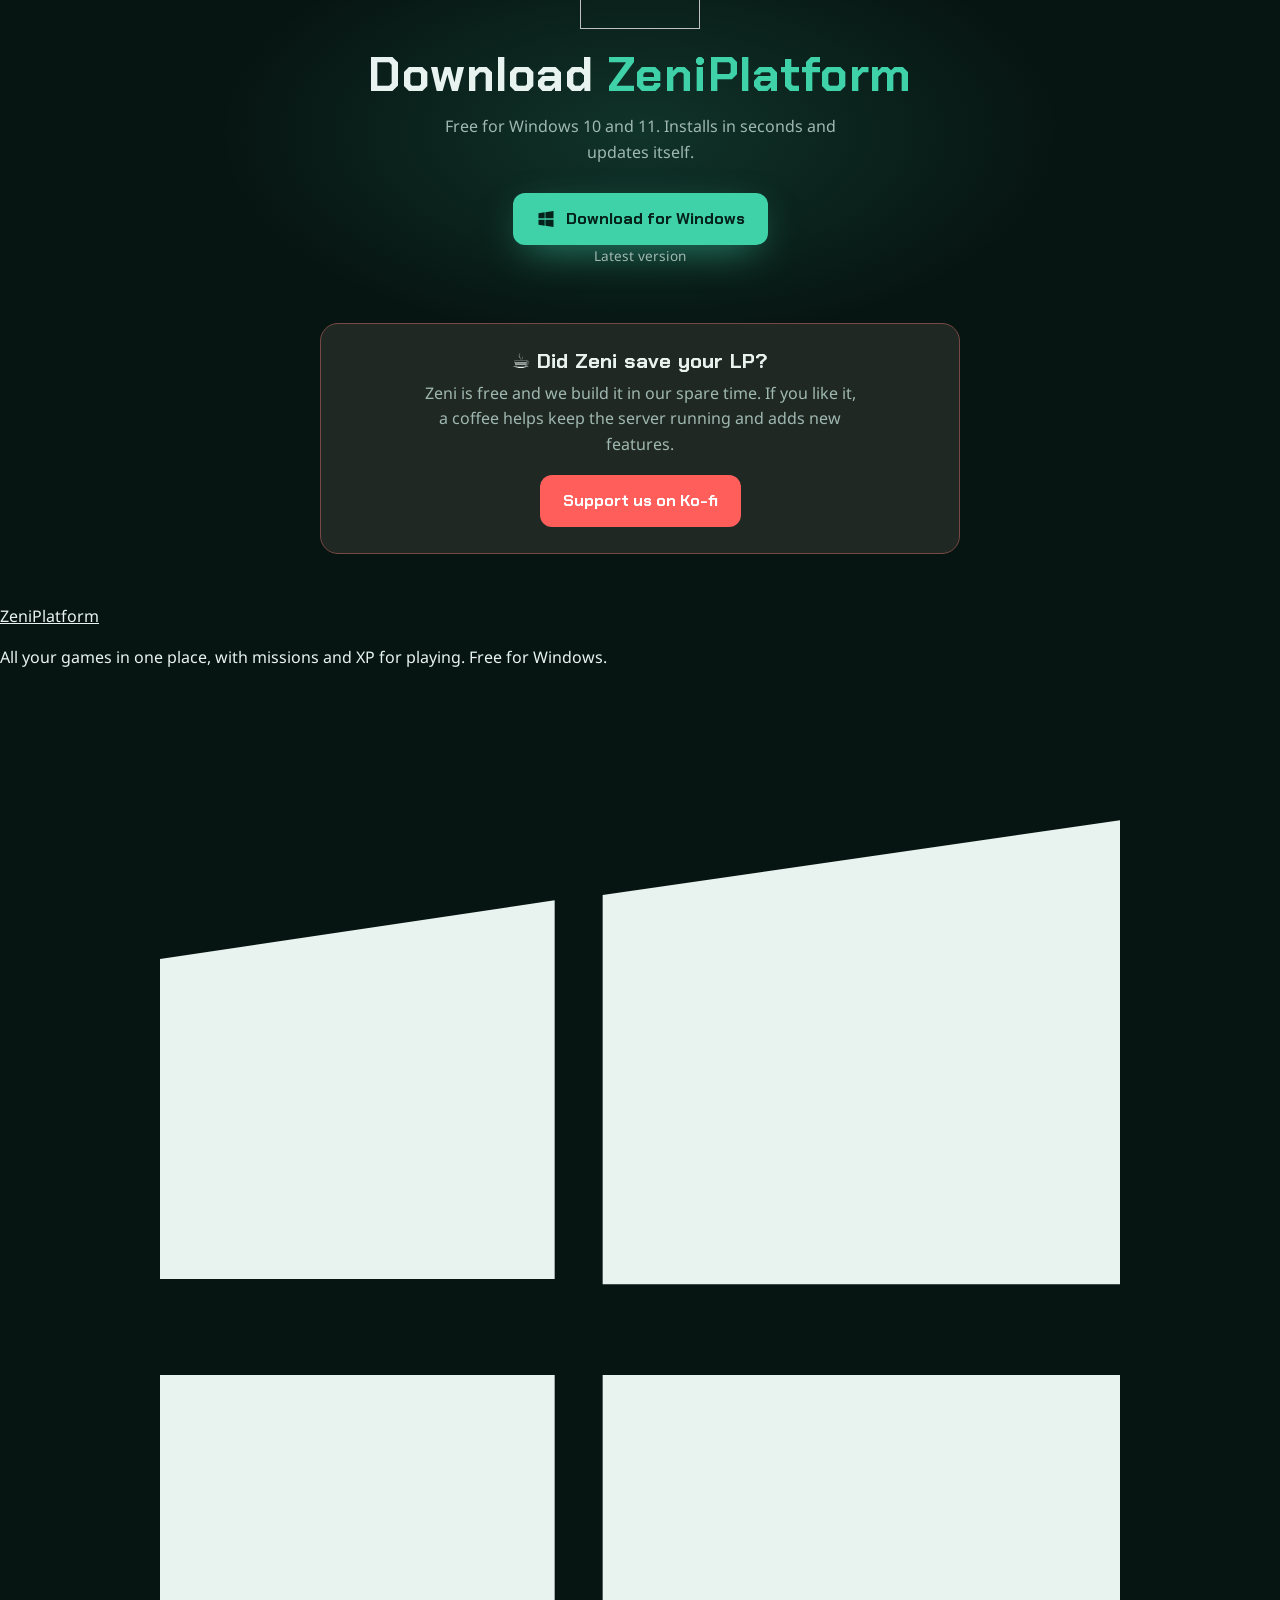
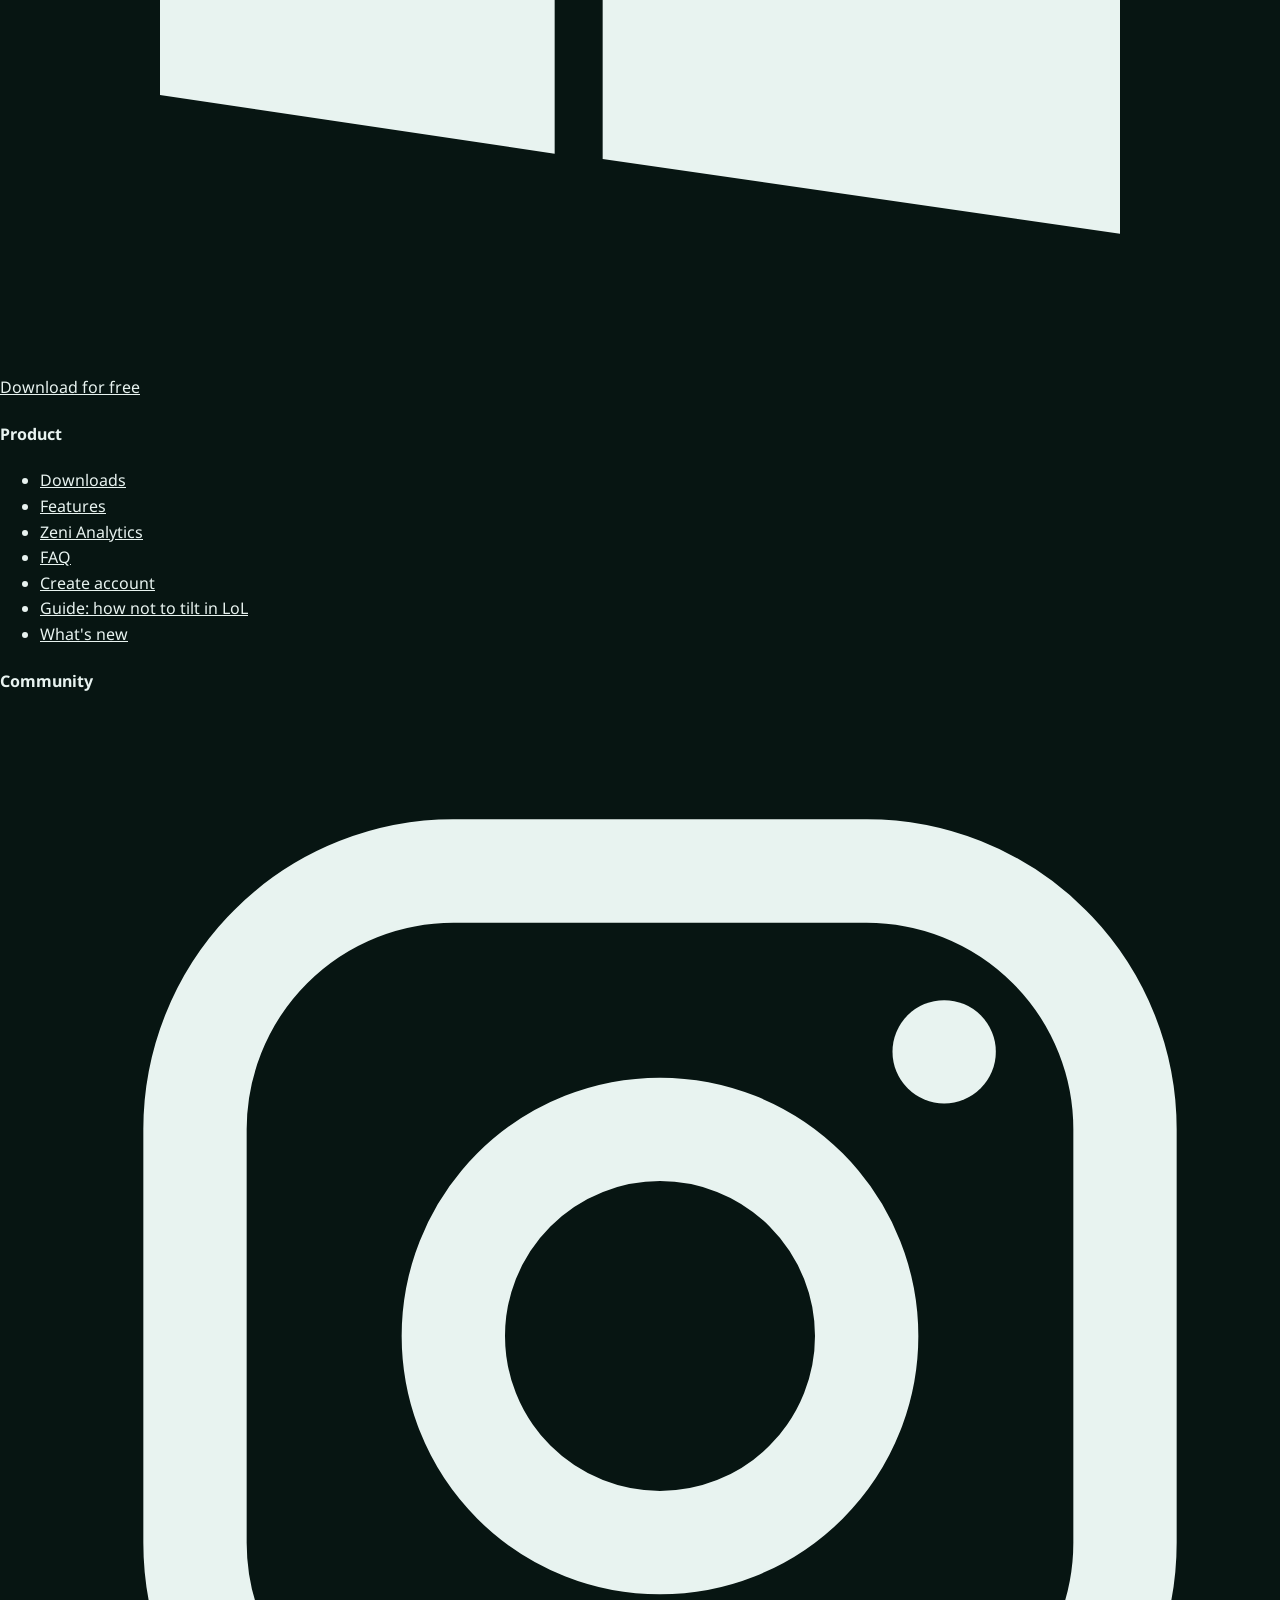
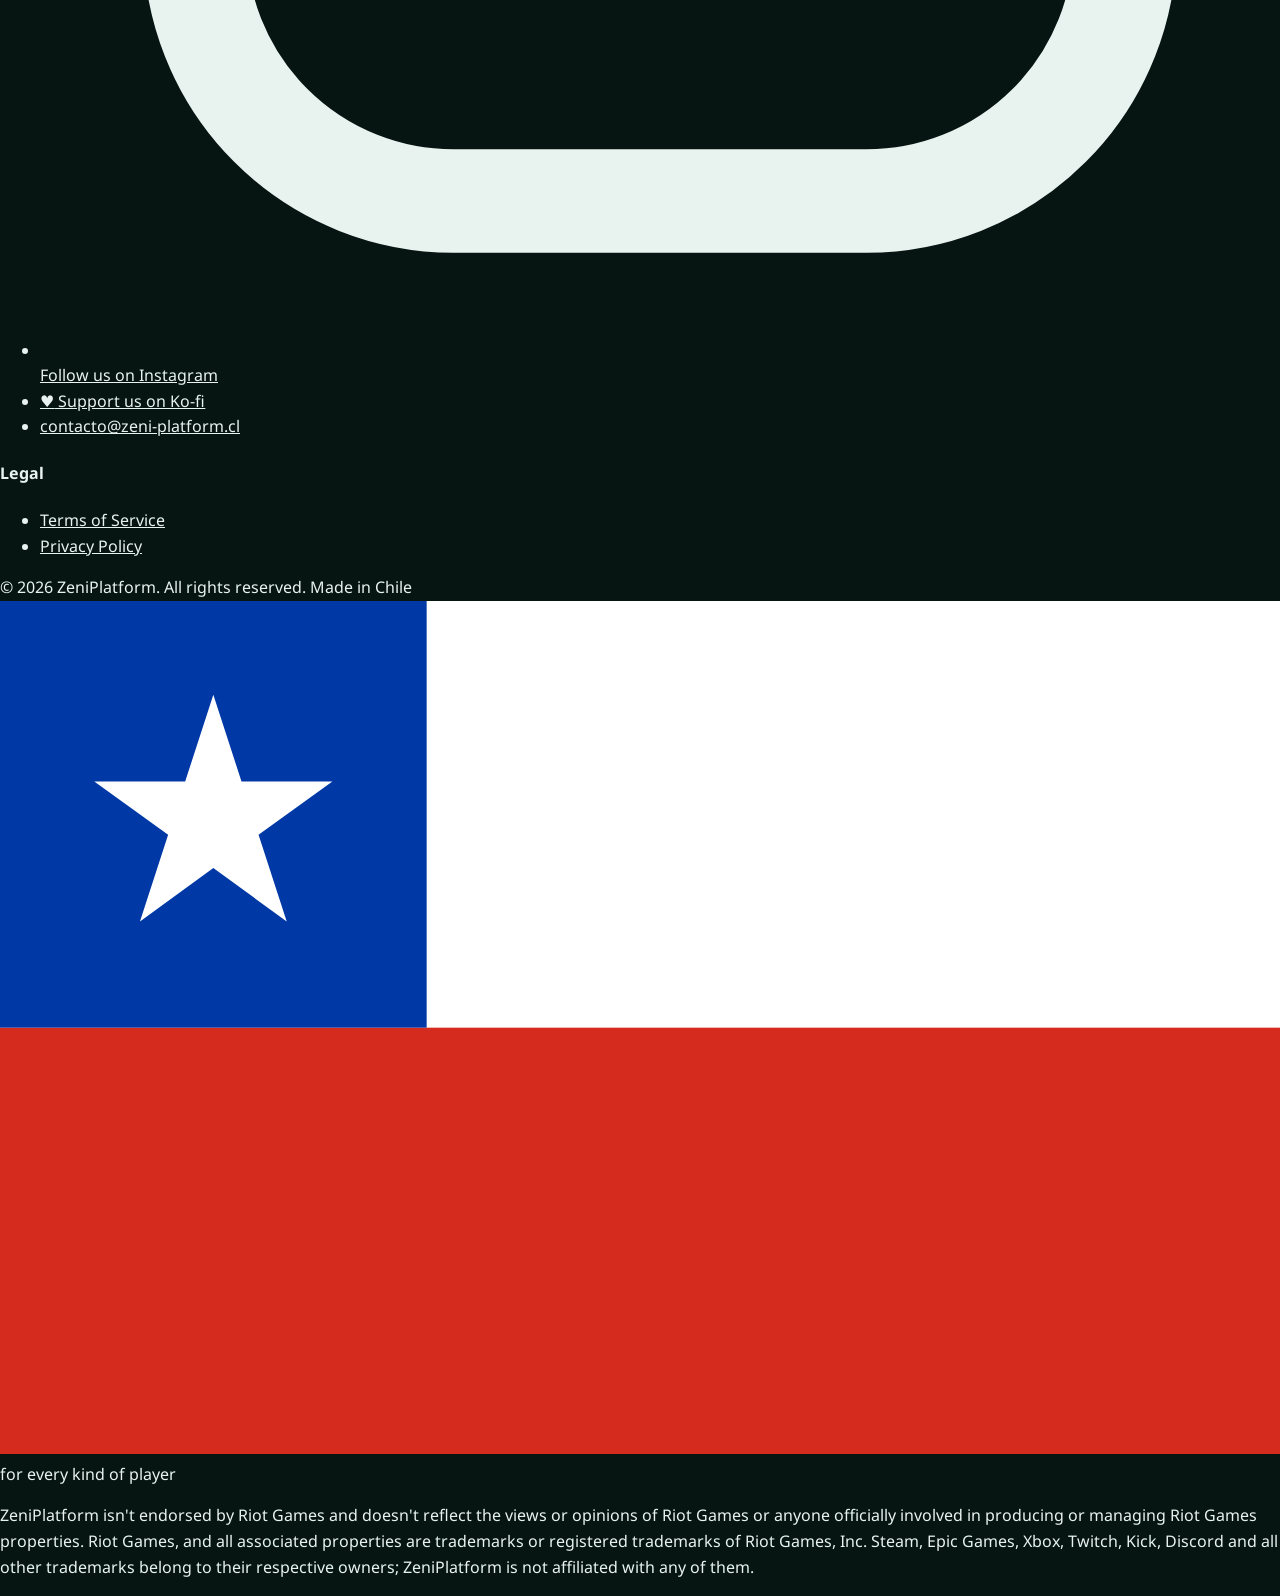
==== commit 2145cfa8: "Add downloads page with coming soon apps Co-Authored-By: Claude Opus 5.5 <noreply@anthropic.com>" ====
--- a/public/en/index.html
+++ b/public/en/index.html
@@ -295,7 +295,7 @@
       .f1, .f3 { left: 12px; } .f2 { right: 12px; }
       .feature.reveal > :first-child, .feature.reveal > :last-child, .feature.flip.reveal > :first-child, .feature.flip.reveal > :last-child { transform: translateY(24px); }
     }
-    @media (max-width: 1120px) {
+    @media (max-width: 1170px) {
       .nav-toggle { display: block; }
       .nav .wrap .lang-switch { margin-left: auto; }
       .nav-ind { display: none; }
@@ -329,6 +329,7 @@
         <a href="#analytics">Analytics <span class="soon">Soon</span></a>
         <a href="#preguntas">FAQ</a>
         <a href="#apoyar">Support</a>
+        <a href="/en/downloads">Downloads</a>
         <a href="/en/signup">Create account</a>
       </nav>
       <a class="lang-switch" href="/" hreflang="es" lang="es" aria-label="Cambiar a español" title="Cambiar a español"><span aria-hidden="true">🌐</span> ES</a>
@@ -712,6 +713,7 @@
         <nav class="f-col" aria-label="Product">
           <h4>Product</h4>
           <ul>
+            <li><a href="/en/downloads">Downloads</a></li>
             <li><a href="#funciones">Features</a></li>
             <li><a href="#analytics">Zeni Analytics</a></li>
             <li><a href="#preguntas">FAQ</a></li>
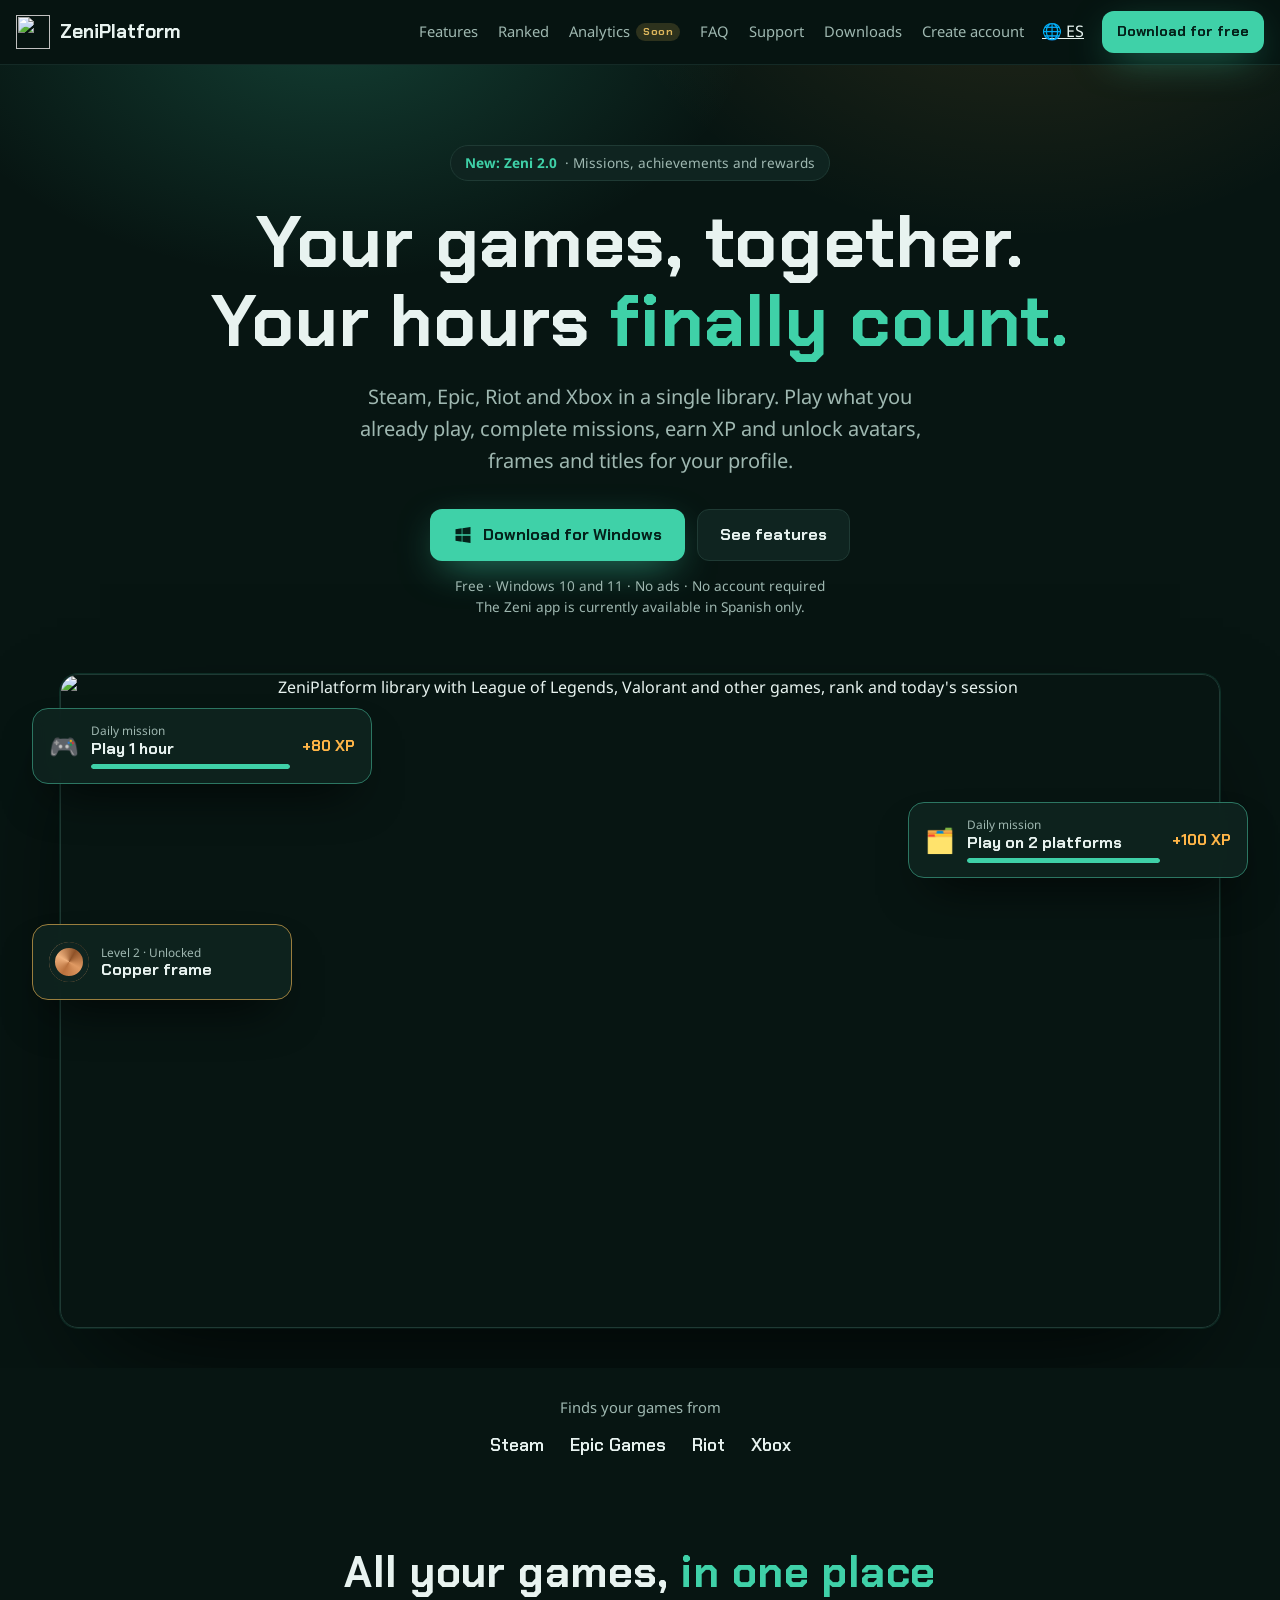
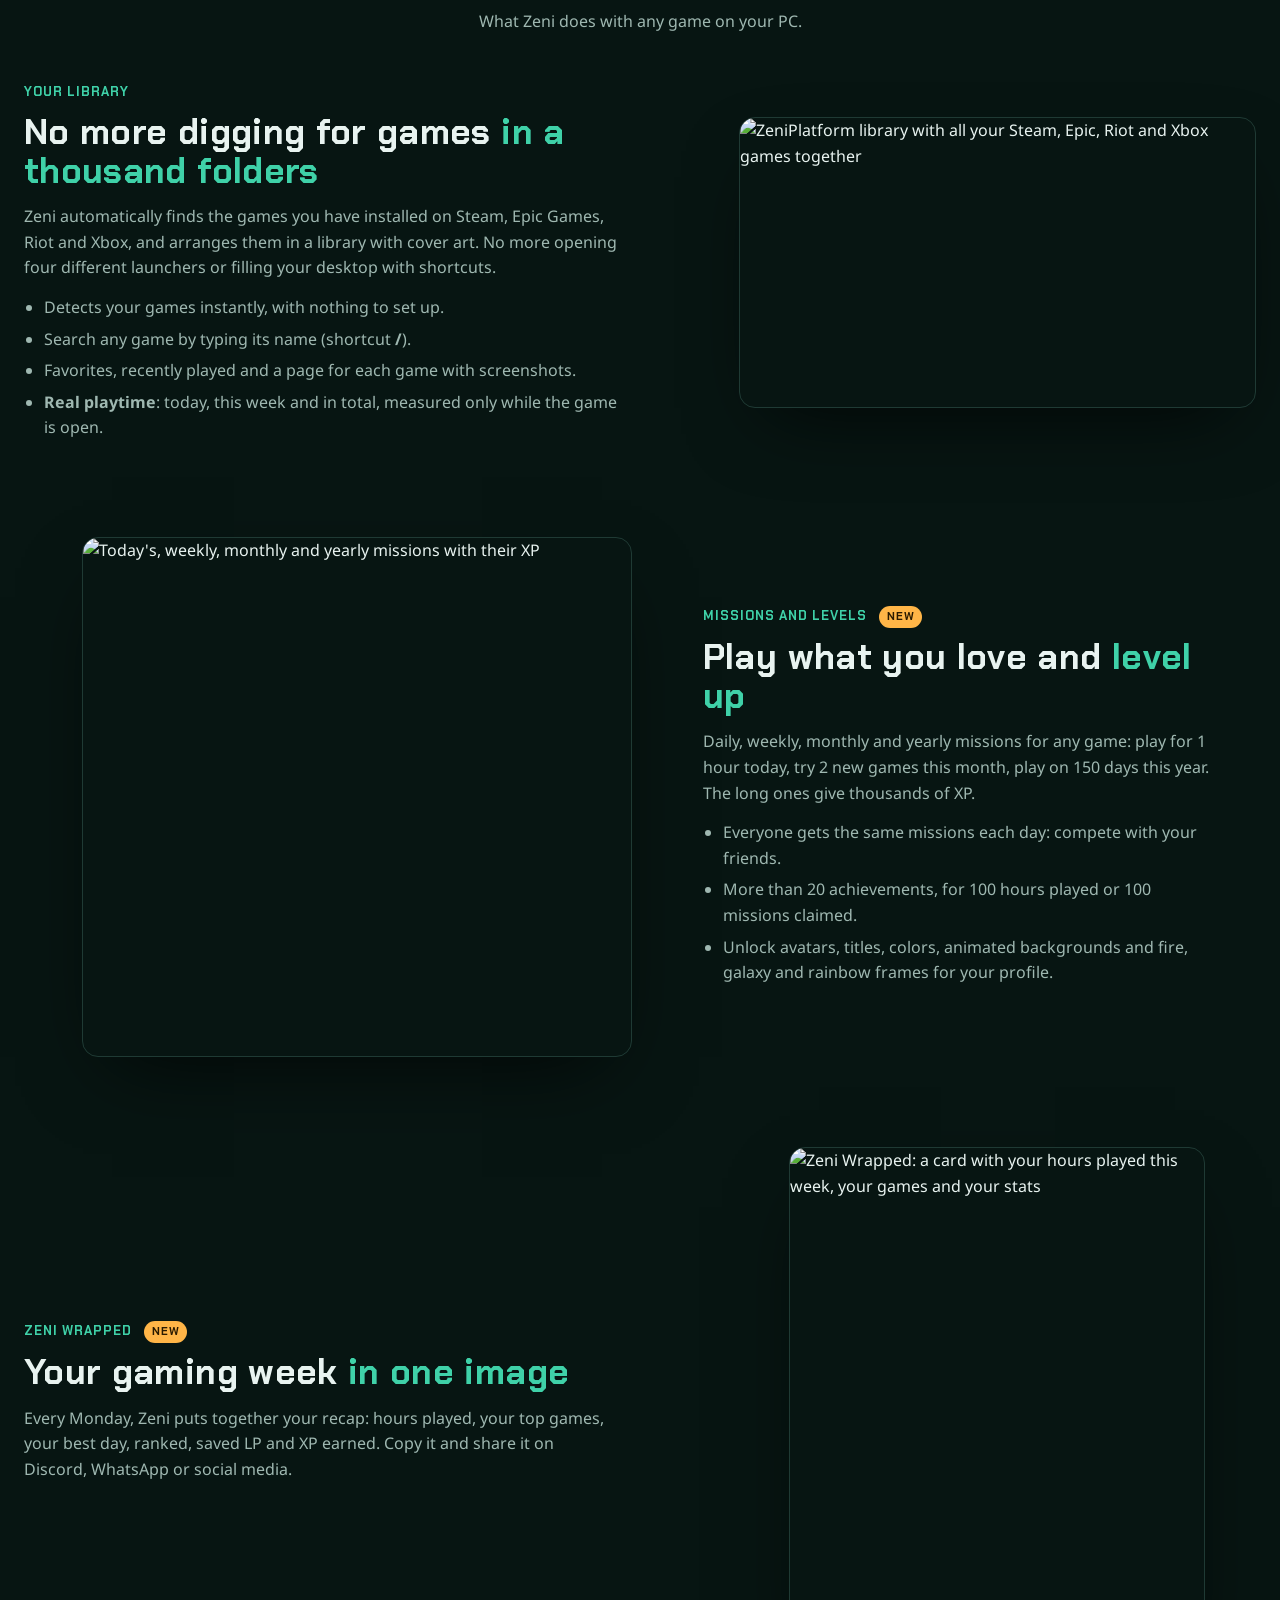
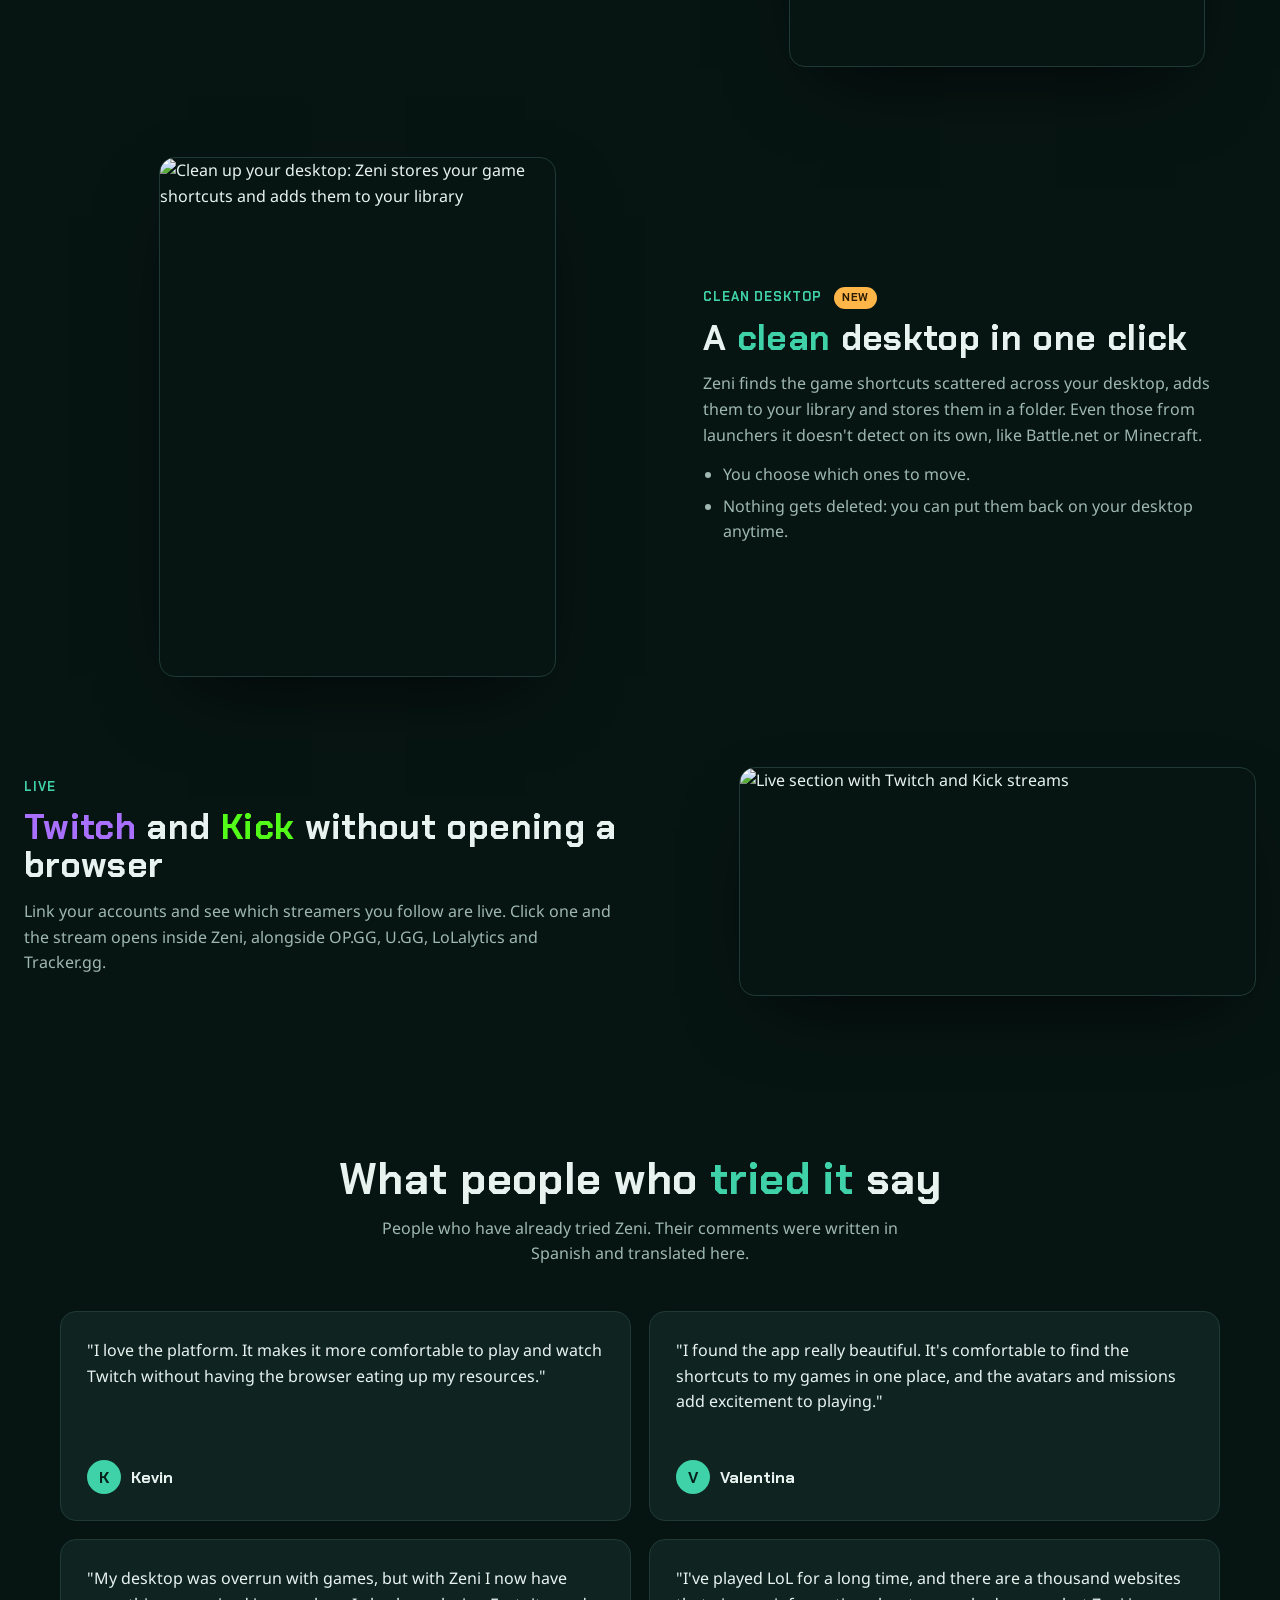
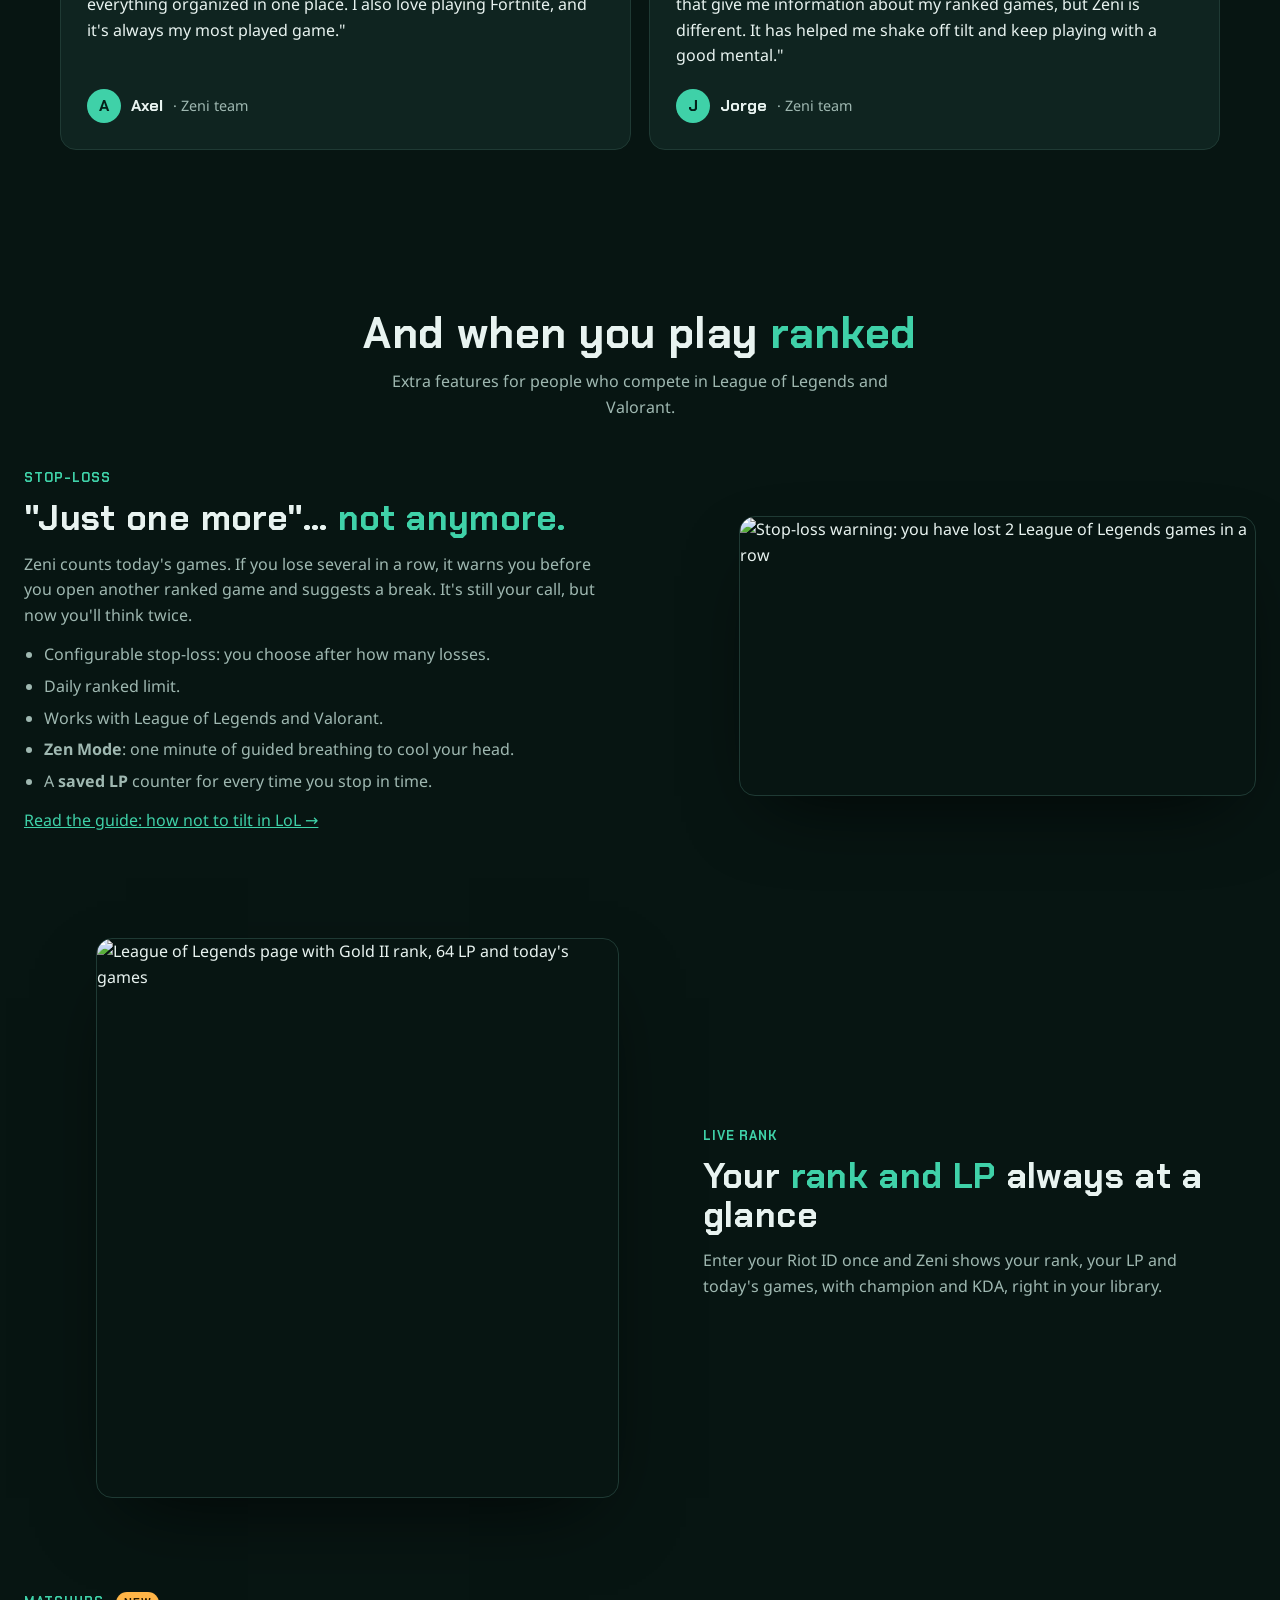
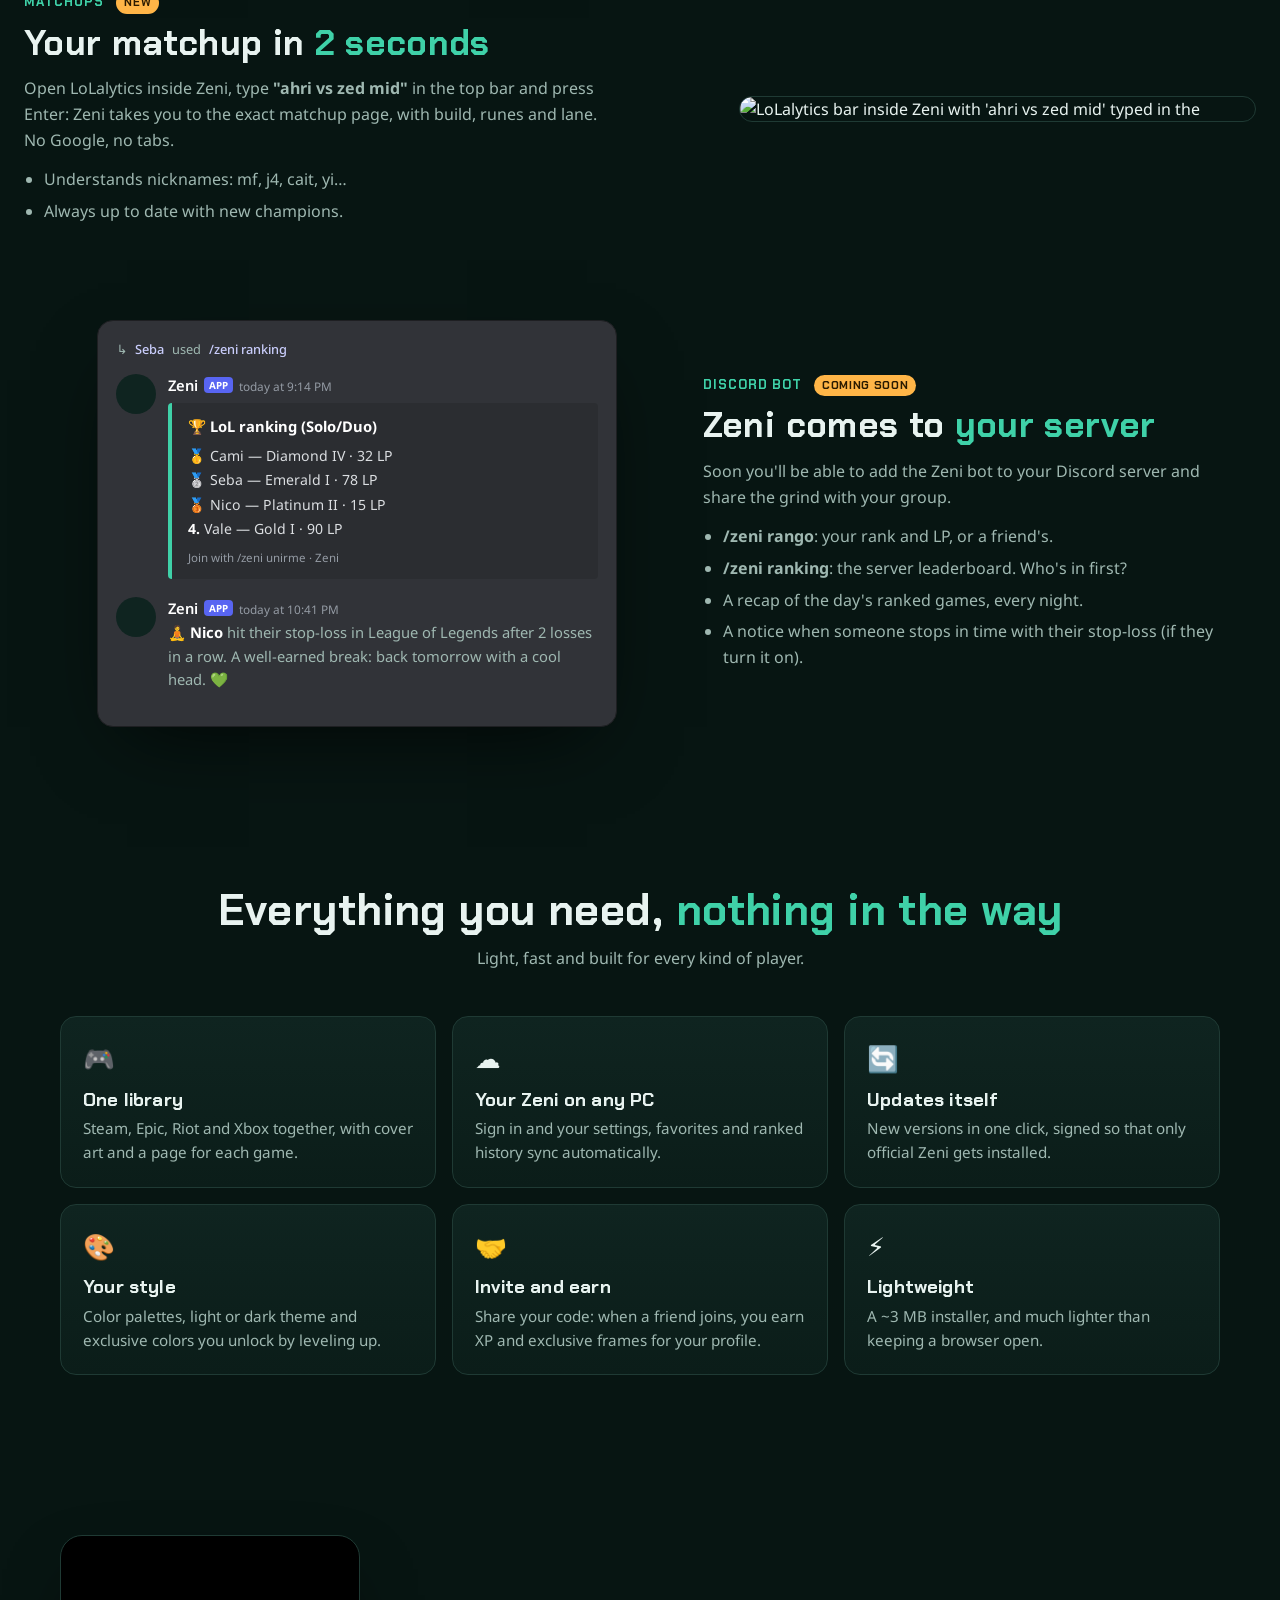
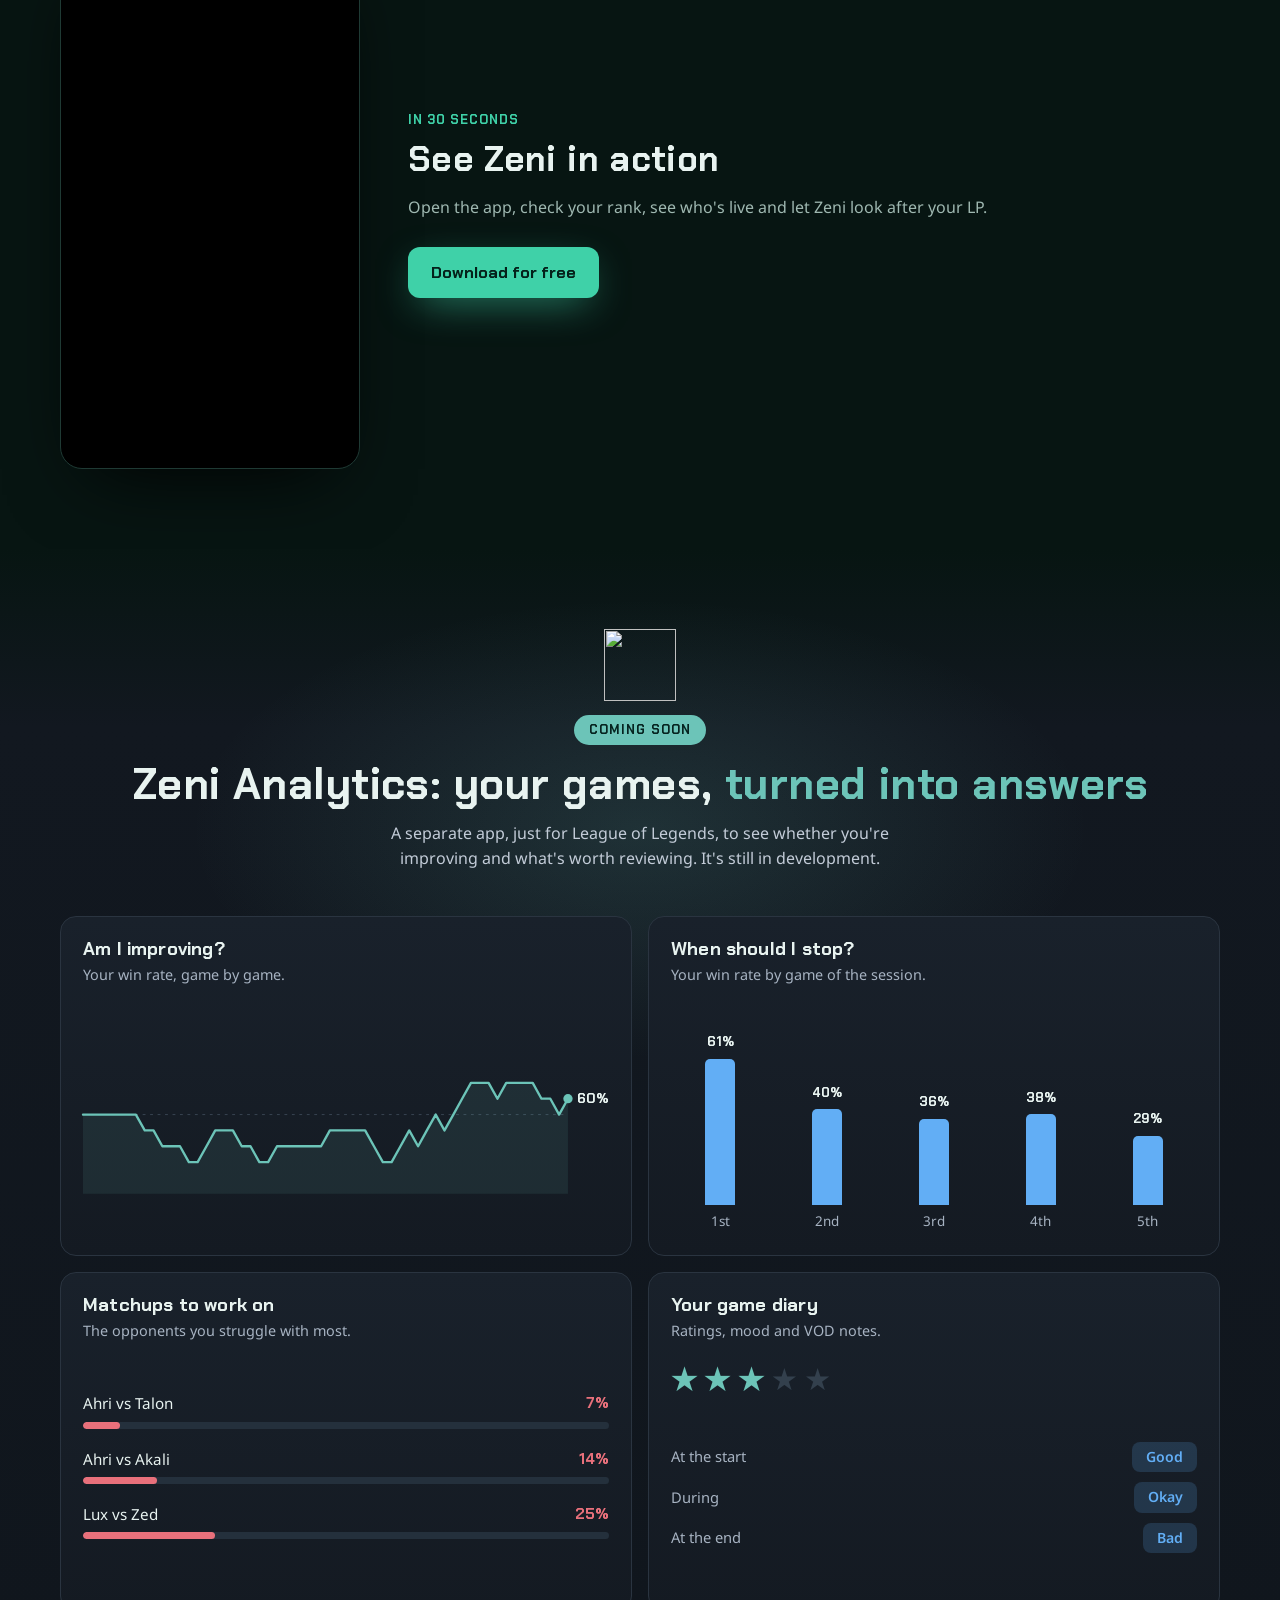
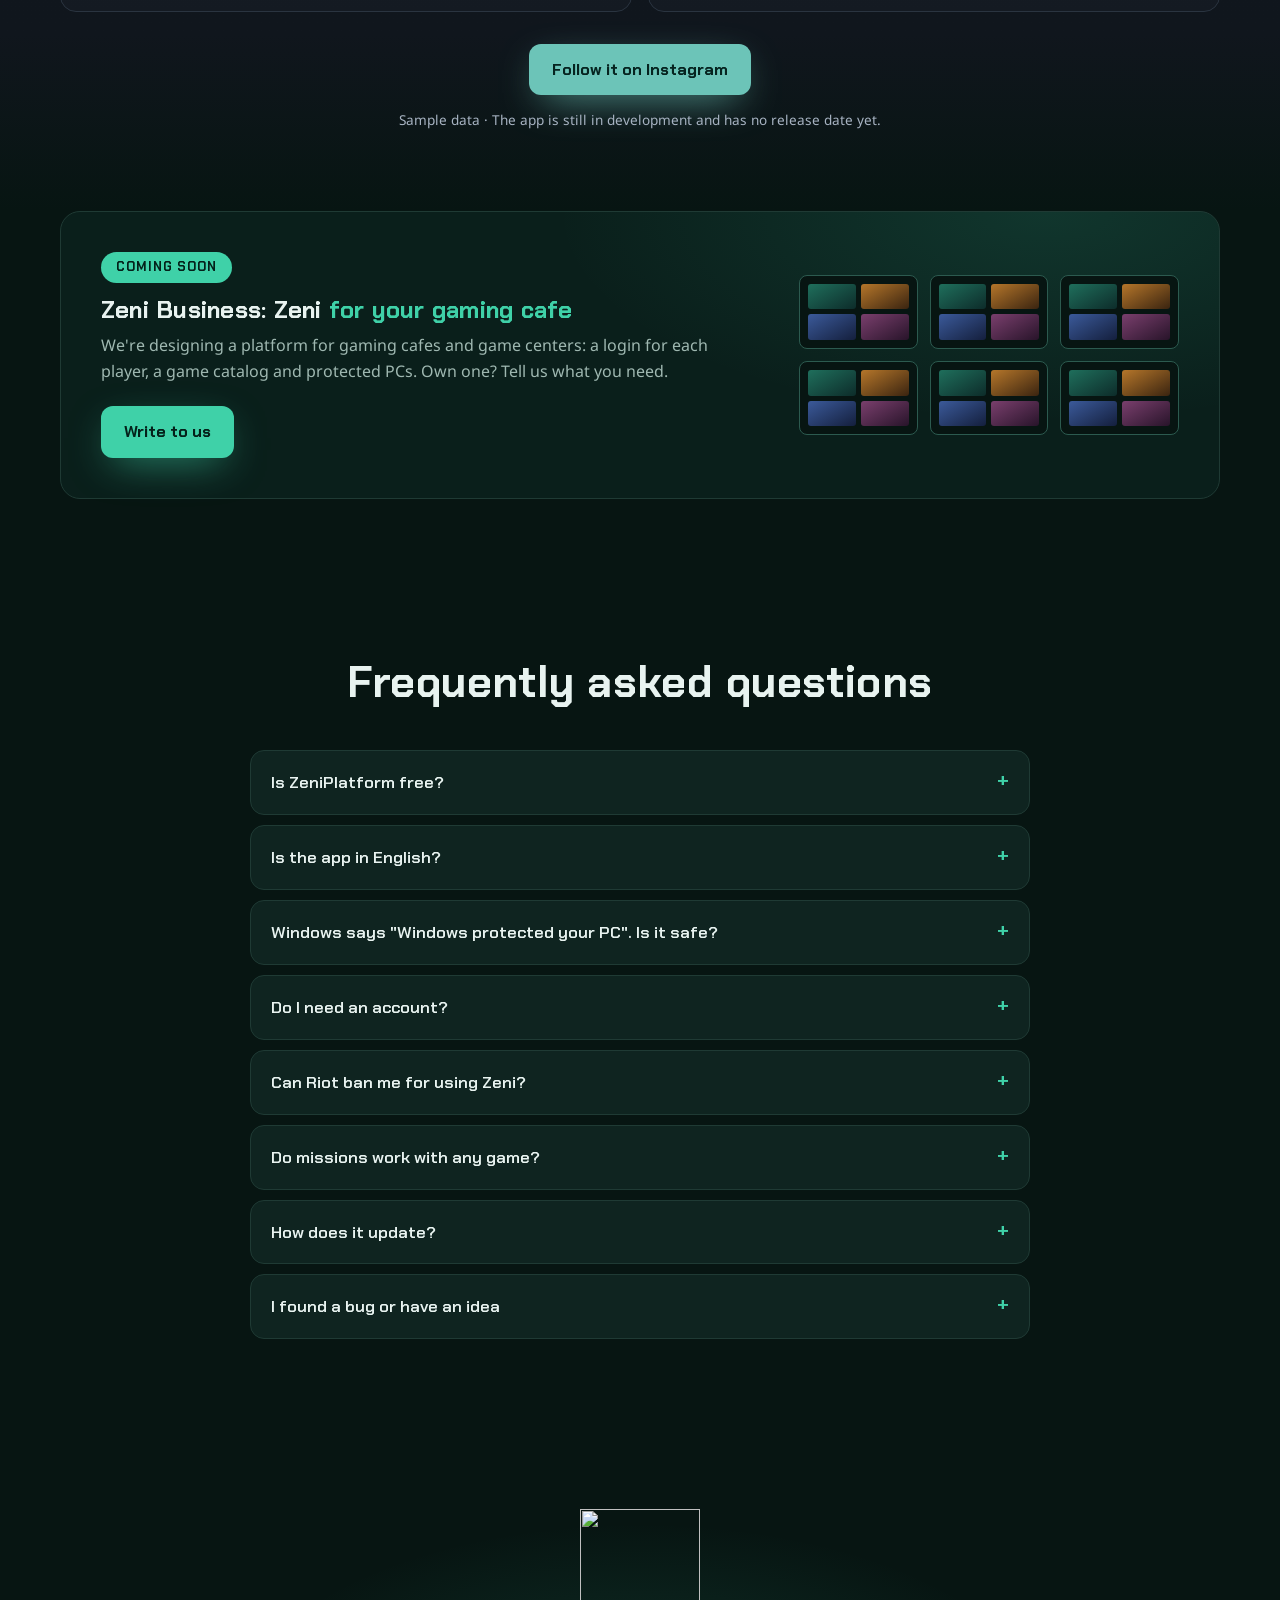
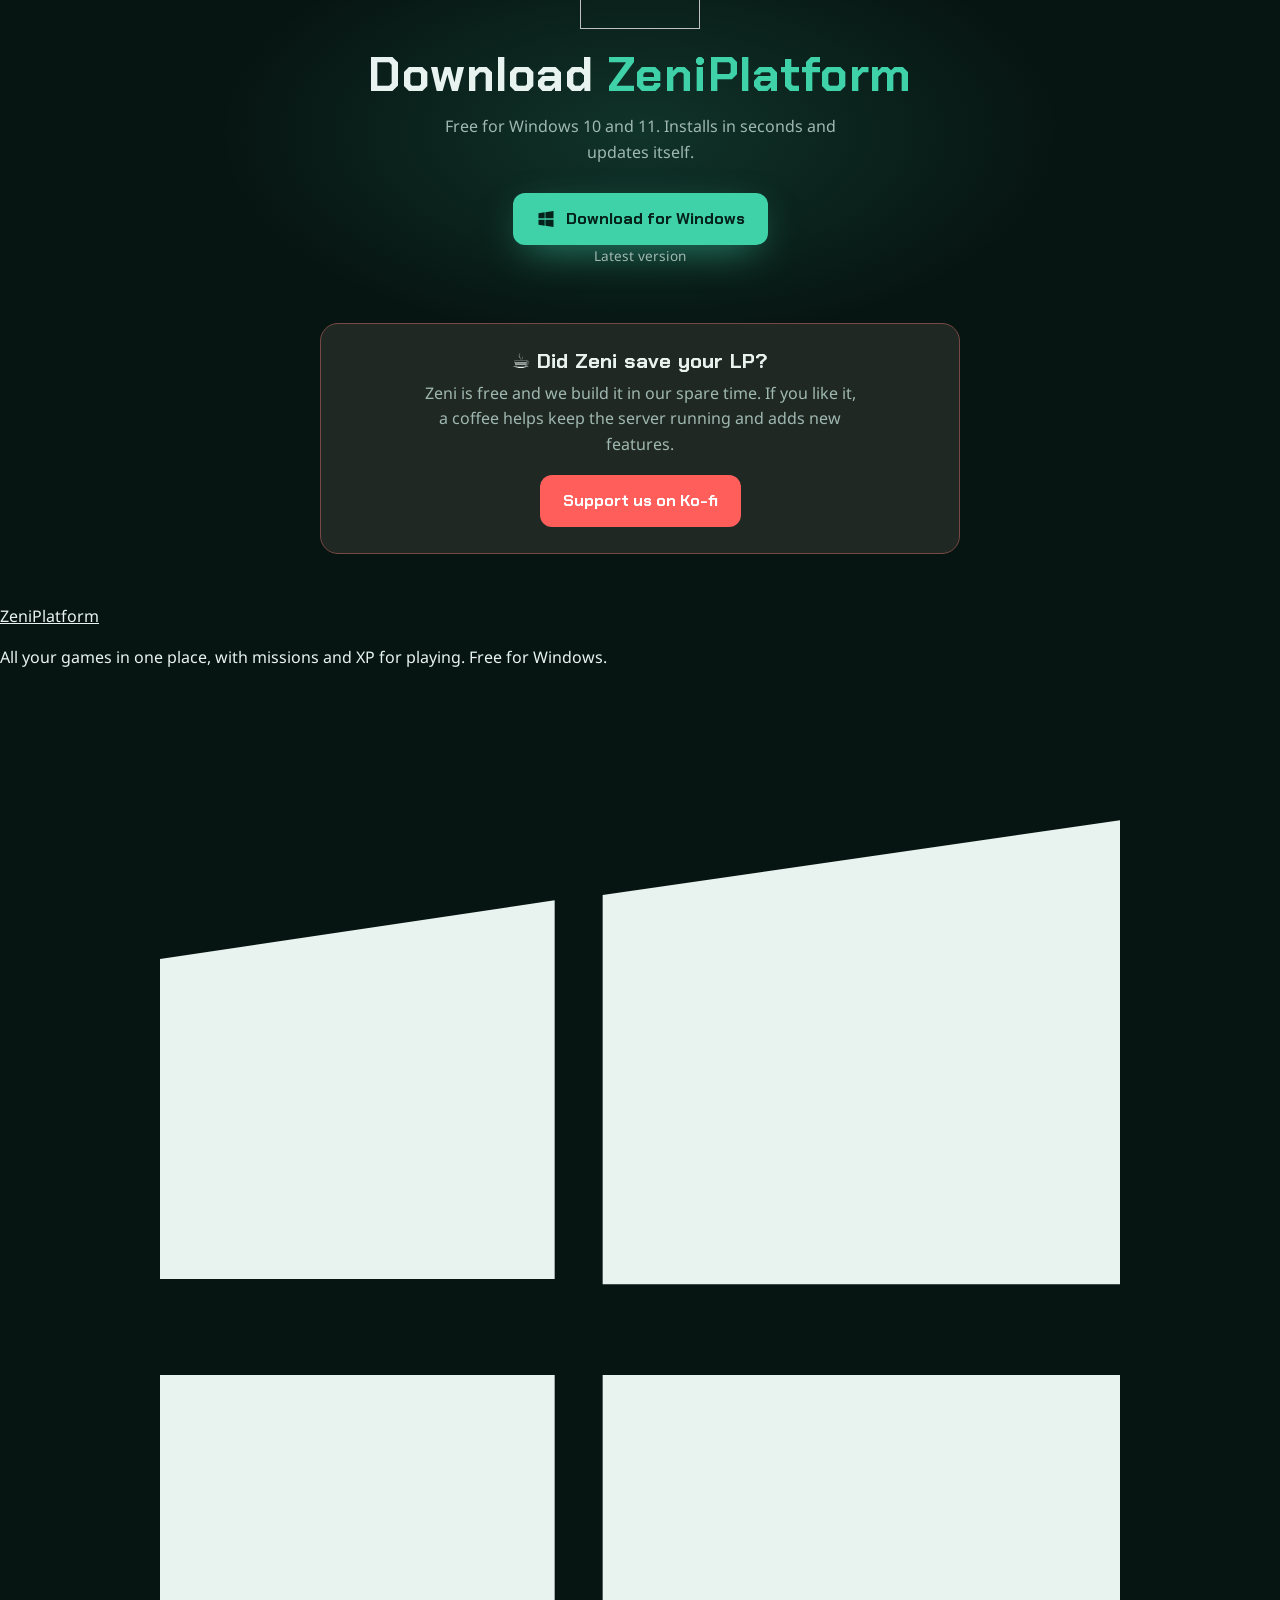
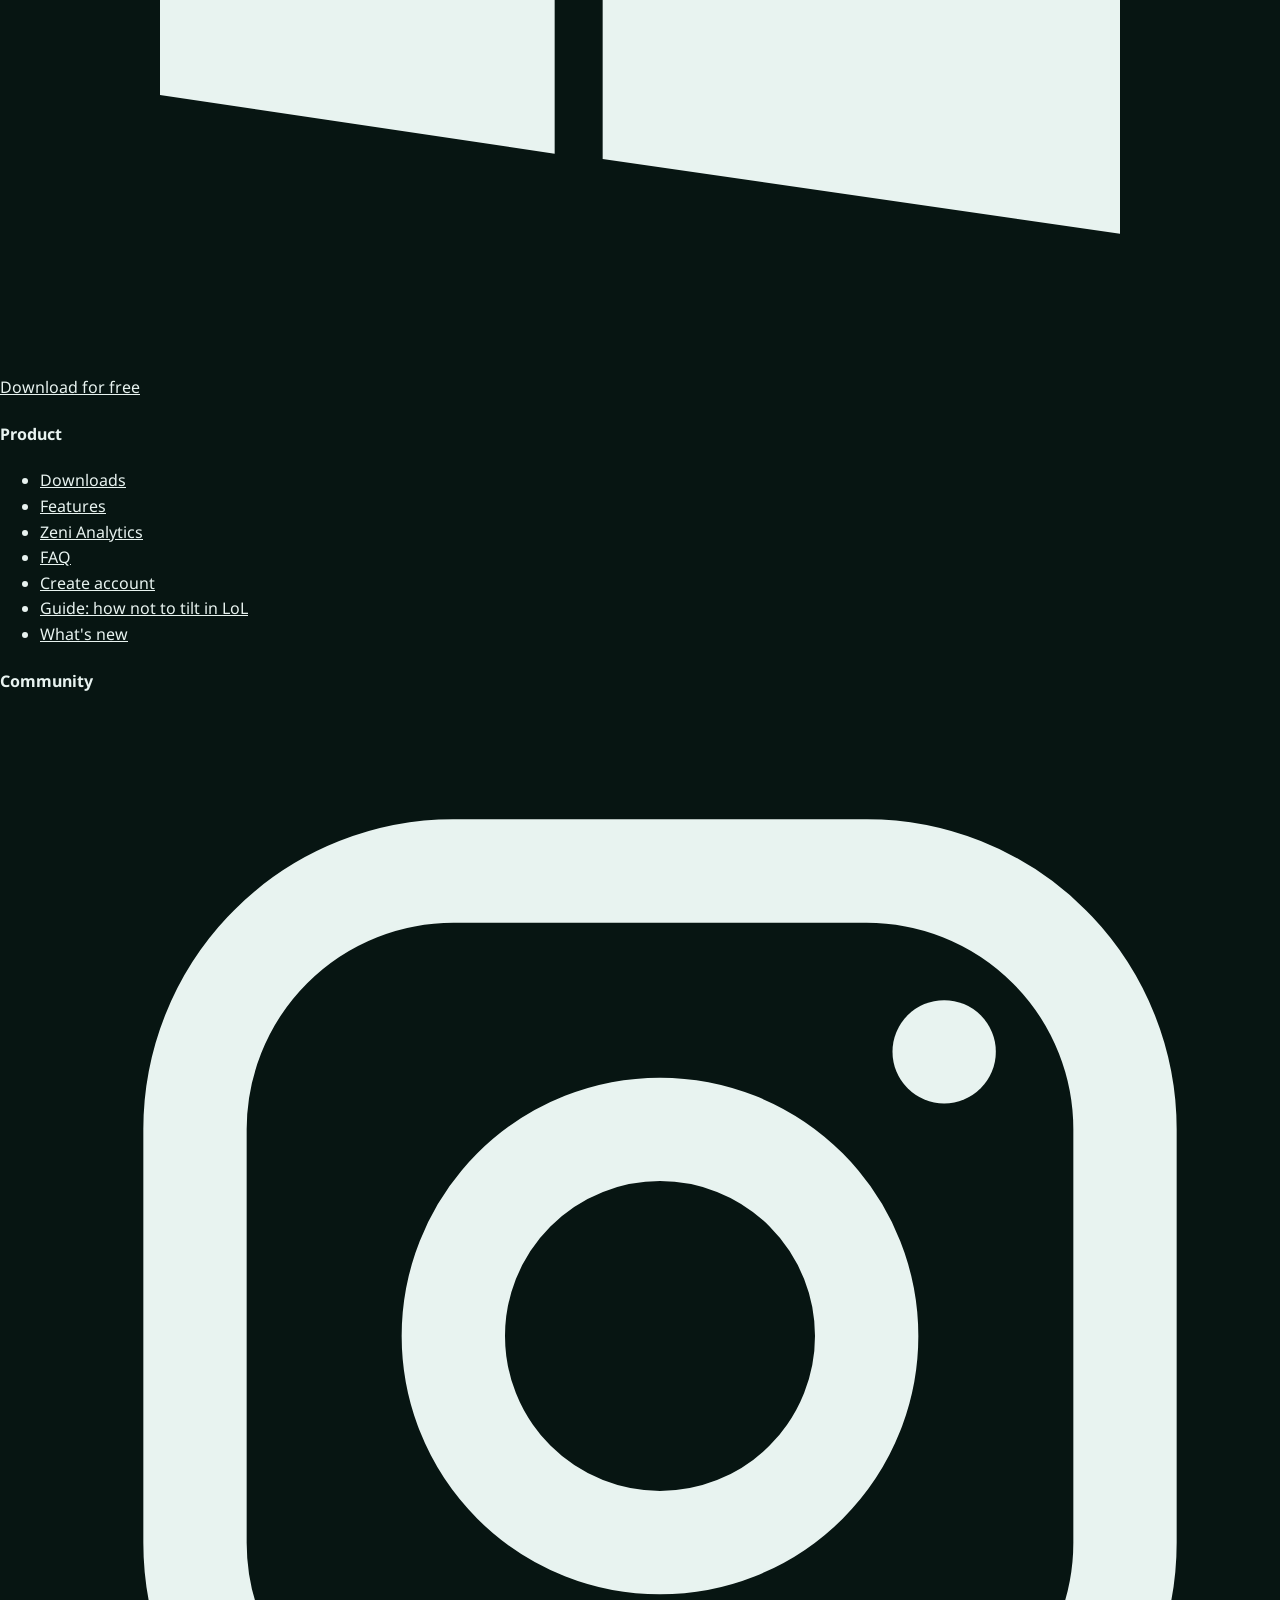
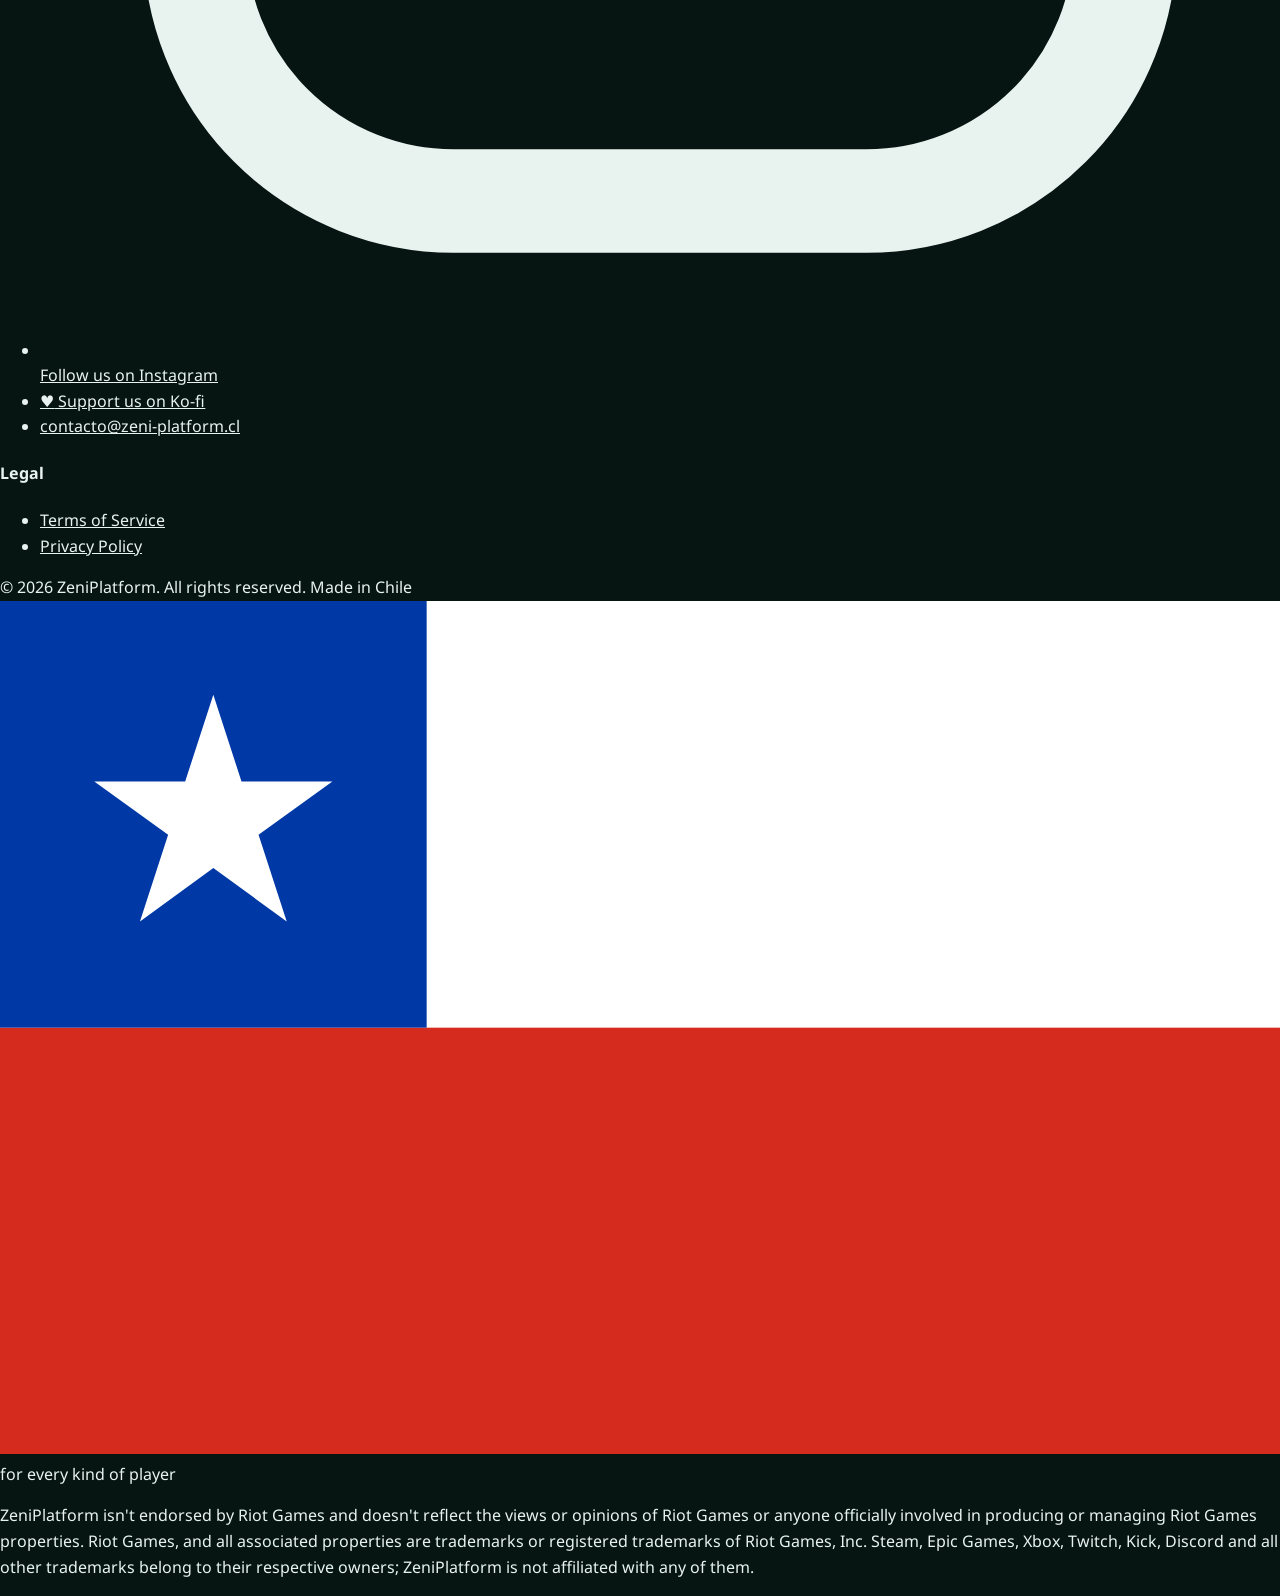
==== commit 542bad77: "Restyle the Zeni Analytics section with the app's cool palette Teal accent, blue bars and soft red l" ====
--- a/public/en/index.html
+++ b/public/en/index.html
@@ -164,26 +164,26 @@
     .video video { width: 300px; aspect-ratio: 1080 / 1920; border-radius: 22px; border: 1px solid var(--line); box-shadow: 0 30px 80px -30px #000; background: #000; }
 
     /* Zeni Analytics: su propia paleta, grafito y dorado */
-    .za { position: relative; overflow: hidden; background: linear-gradient(180deg, var(--bg), #1a1814 14%, #17150f 86%, var(--bg)); }
-    .za::before { content: ""; position: absolute; left: 50%; top: 4%; width: 900px; height: 460px; margin-left: -450px; background: radial-gradient(closest-side, rgba(220, 182, 92, .17), transparent); pointer-events: none; animation: drift 14s ease-in-out infinite alternate; }
+    .za { --za-accent: #6cc4b8; --za-blue: #62aef5; --za-loss: #e8707b; --za-dim: #a7b3c2; --za-line: #2a3440; position: relative; overflow: hidden; background: linear-gradient(180deg, var(--bg), #121820 14%, #10161d 86%, var(--bg)); }
+    .za::before { content: ""; position: absolute; left: 50%; top: 4%; width: 900px; height: 460px; margin-left: -450px; background: radial-gradient(closest-side, rgba(108, 196, 184, .15), transparent); pointer-events: none; animation: drift 14s ease-in-out infinite alternate; }
     .za > .wrap { position: relative; }
-    .za em { color: var(--gold); }
-    .za .section-head p { color: #c8c1b1; }
+    .za em { color: var(--za-accent); }
+    .za .section-head p { color: #c3ccd8; }
     .za-logo { width: 72px; height: 72px; margin: 0 auto 14px; transform: rotateY(90deg); transition: transform 1s cubic-bezier(.22, 1, .36, 1) .15s; }
     .in > .za-logo { transform: none; }
-    .za-soon { display: table; margin: 0 auto 16px; padding: 5px 15px; border-radius: 999px; background: var(--gold); color: #241a05; font-family: var(--display); font-weight: 700; font-size: .8rem; letter-spacing: .08em; text-transform: uppercase; }
+    .za-soon { display: table; margin: 0 auto 16px; padding: 5px 15px; border-radius: 999px; background: var(--za-accent); color: #062420; font-family: var(--display); font-weight: 700; font-size: .8rem; letter-spacing: .08em; text-transform: uppercase; }
     .za-grid { display: grid; grid-template-columns: repeat(2, minmax(0, 1fr)); grid-auto-rows: 340px; gap: 16px; }
-    .za-card { display: flex; flex-direction: column; min-width: 0; padding: 22px; border-radius: 16px; border: 1px solid #3b3526; background: linear-gradient(180deg, #24211a, #1c1a14); }
+    .za-card { display: flex; flex-direction: column; min-width: 0; padding: 22px; border-radius: 16px; border: 1px solid var(--za-line); background: linear-gradient(180deg, #19212b, #141a22); }
     .za-card.in { transition: transform .3s cubic-bezier(.22, 1, .36, 1), border-color .3s ease, box-shadow .3s ease, opacity .7s ease; }
-    .za-card.in:hover { transform: translateY(-5px); border-color: var(--gold); box-shadow: 0 22px 50px -30px var(--gold); }
+    .za-card.in:hover { transform: translateY(-5px); border-color: var(--za-accent); box-shadow: 0 22px 50px -30px var(--za-accent); }
     .za-card h3 { font-size: 1.15rem; margin-bottom: 4px; white-space: nowrap; }
-    .za-card > p { margin: 0; color: #b5ae9f; font-size: .9rem; white-space: nowrap; }
+    .za-card > p { margin: 0; color: var(--za-dim); font-size: .9rem; white-space: nowrap; }
     .za-line { flex: 1; min-height: 0; width: 100%; margin-top: 16px; overflow: visible; }
-    .za-mid { stroke: #4a4333; stroke-dasharray: 3 5; }
-    .za-stroke { fill: none; stroke: var(--gold); stroke-width: 2.5; stroke-linejoin: round; stroke-linecap: round; stroke-dasharray: 1; stroke-dashoffset: 1; transition: stroke-dashoffset 1.9s cubic-bezier(.45, 0, .2, 1) .25s; }
-    .za-area { fill: var(--gold); opacity: 0; transition: opacity 1s ease 1.3s; }
+    .za-mid { stroke: #3a4654; stroke-dasharray: 3 5; }
+    .za-stroke { fill: none; stroke: var(--za-accent); stroke-width: 2.5; stroke-linejoin: round; stroke-linecap: round; stroke-dasharray: 1; stroke-dashoffset: 1; transition: stroke-dashoffset 1.9s cubic-bezier(.45, 0, .2, 1) .25s; }
+    .za-area { fill: var(--za-accent); opacity: 0; transition: opacity 1s ease 1.3s; }
     .za-dot, .za-end { opacity: 0; transition: opacity .4s ease 2s; }
-    .za-dot { fill: var(--gold); }
+    .za-dot { fill: var(--za-accent); }
     .za-end { fill: var(--ink); font: 700 15px var(--display); }
     .in .za-stroke { stroke-dashoffset: 0; }
     .in .za-area { opacity: .1; }
@@ -191,26 +191,26 @@
     .za-bars { flex: 1; display: flex; align-items: flex-end; justify-content: space-around; gap: 8px; }
     .za-bar { display: flex; flex-direction: column; align-items: center; gap: 6px; font-size: .84rem; }
     .za-bar b { font-family: var(--display); }
-    .za-bar i { display: block; width: 30px; border-radius: 5px 5px 0 0; background: var(--gold); transform: scaleY(0); transform-origin: bottom; transition: transform .9s cubic-bezier(.22, 1, .36, 1) calc(.2s + var(--i) * .1s); }
-    .za-bar span { color: #b5ae9f; }
+    .za-bar i { display: block; width: 30px; border-radius: 5px 5px 0 0; background: var(--za-blue); transform: scaleY(0); transform-origin: bottom; transition: transform .9s cubic-bezier(.22, 1, .36, 1) calc(.2s + var(--i) * .1s); }
+    .za-bar span { color: var(--za-dim); }
     .in .za-bar i { transform: none; }
     .za-rows { flex: 1; display: flex; flex-direction: column; justify-content: center; gap: 18px; }
     .za-row { display: grid; grid-template-columns: 1fr auto; gap: 6px 10px; font-size: .95rem; }
-    .za-row b { font-family: var(--display); color: var(--red); }
-    .za-row i { grid-column: 1 / -1; display: block; height: 7px; border-radius: 7px; background: #352f22; overflow: hidden; }
-    .za-row u { display: block; height: 100%; border-radius: 7px; background: var(--red); transform: scaleX(0); transform-origin: left; transition: transform 1s cubic-bezier(.22, 1, .36, 1) calc(.25s + var(--i) * .14s); }
+    .za-row b { font-family: var(--display); color: var(--za-loss); }
+    .za-row i { grid-column: 1 / -1; display: block; height: 7px; border-radius: 7px; background: #24303c; overflow: hidden; }
+    .za-row u { display: block; height: 100%; border-radius: 7px; background: var(--za-loss); transform: scaleX(0); transform-origin: left; transition: transform 1s cubic-bezier(.22, 1, .36, 1) calc(.25s + var(--i) * .14s); }
     .in .za-row u { transform: none; }
-    .za-stars { display: flex; gap: 6px; margin-top: 22px; font-size: 1.9rem; line-height: 1; color: #4a4333; }
+    .za-stars { display: flex; gap: 6px; margin-top: 22px; font-size: 1.9rem; line-height: 1; color: #33404d; }
     .za-stars .on { transition: color .3s ease calc(.3s + var(--i) * .15s), transform .45s cubic-bezier(.34, 1.56, .64, 1) calc(.3s + var(--i) * .15s); }
-    .in .za-stars .on { color: var(--gold); transform: scale(1.12); }
+    .in .za-stars .on { color: var(--za-accent); transform: scale(1.12); }
     .za-mood { flex: 1; display: flex; flex-direction: column; justify-content: center; gap: 10px; margin: 12px 0 0; }
     .za-mood div { display: flex; align-items: center; justify-content: space-between; opacity: 0; transform: translateX(-12px); transition: opacity .5s ease calc(.75s + var(--i) * .14s), transform .5s cubic-bezier(.22, 1, .36, 1) calc(.75s + var(--i) * .14s); }
     .in .za-mood div { opacity: 1; transform: none; }
-    .za-mood dt { color: #b5ae9f; font-size: .92rem; }
-    .za-mood dd { margin: 0; padding: 4px 14px; border-radius: 8px; background: color-mix(in srgb, var(--gold) 18%, transparent); color: var(--gold); font-weight: 600; font-size: .88rem; }
+    .za-mood dt { color: var(--za-dim); font-size: .92rem; }
+    .za-mood dd { margin: 0; padding: 4px 14px; border-radius: 8px; background: color-mix(in srgb, var(--za-blue) 18%, transparent); color: var(--za-blue); font-weight: 600; font-size: .88rem; }
     .za-foot { margin-top: 32px; text-align: center; }
-    .za-foot p { margin: 14px 0 0; color: #a9a294; font-size: .85rem; }
-    .za-btn { background: var(--gold); color: #241a05; box-shadow: 0 12px 40px -14px var(--gold); }
+    .za-foot p { margin: 14px 0 0; color: var(--za-dim); font-size: .85rem; }
+    .za-btn { background: var(--za-accent); color: #062420; box-shadow: 0 12px 40px -14px var(--za-accent); }
     .za-btn:hover { filter: brightness(1.08); }
     #business { padding-top: 0; }
     .quotes { display: grid; grid-template-columns: repeat(2, minmax(0, 1fr)); grid-auto-rows: 1fr; gap: 18px; }
@@ -286,7 +286,7 @@
       html { scroll-behavior: auto; }
       .reveal, .feature.reveal > *, .hero .shot.reveal, .za-logo, .za-mood div { opacity: 1; transform: none; }
       .za-stroke { stroke-dashoffset: 0; } .za-area { opacity: .1; } .za-dot, .za-end { opacity: 1; }
-      .za-bar i, .za-row u, .f-bar u { transform: none; } .za-stars .on { color: var(--gold); }
+      .za-bar i, .za-row u, .f-bar u { transform: none; } .za-stars .on { color: var(--za-accent); }
       .btn:hover, .card.in:hover, .za-card.in:hover, .feature.reveal.in > img:hover { transform: none; }
     }
 
